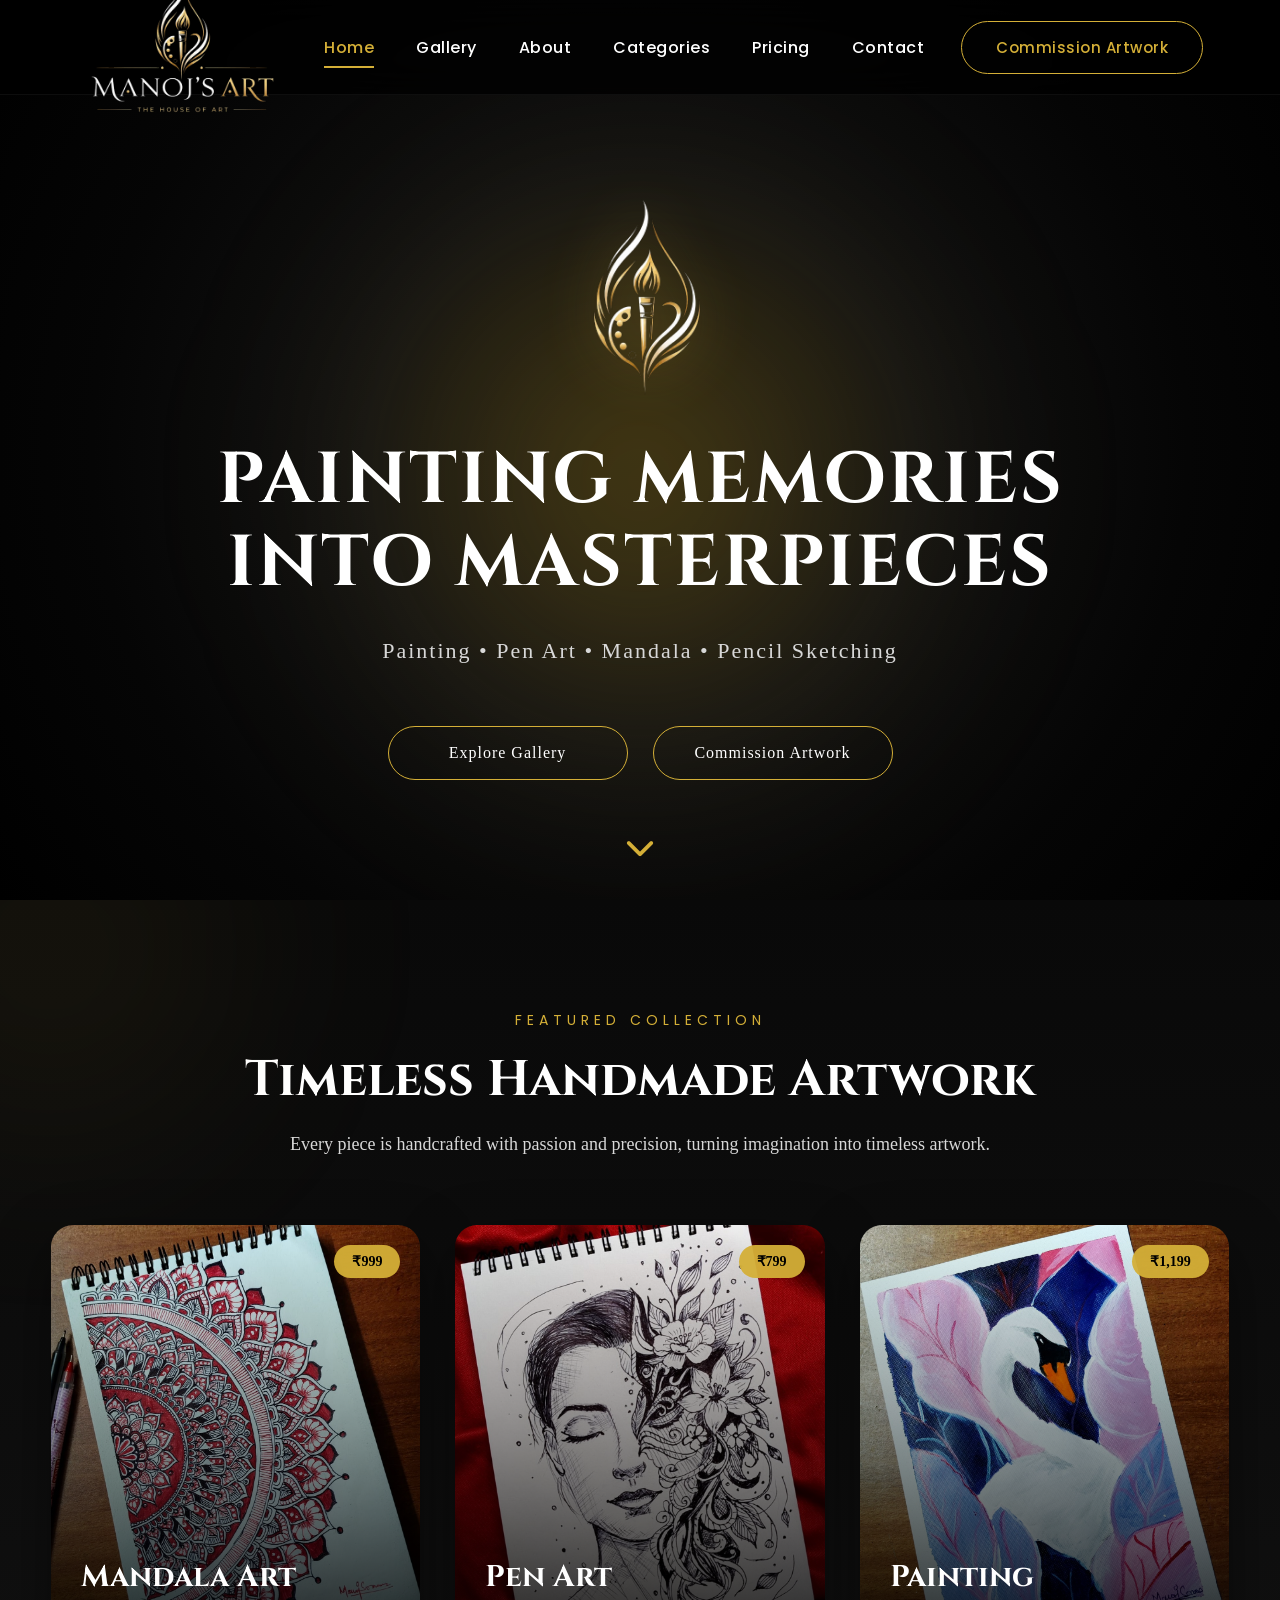
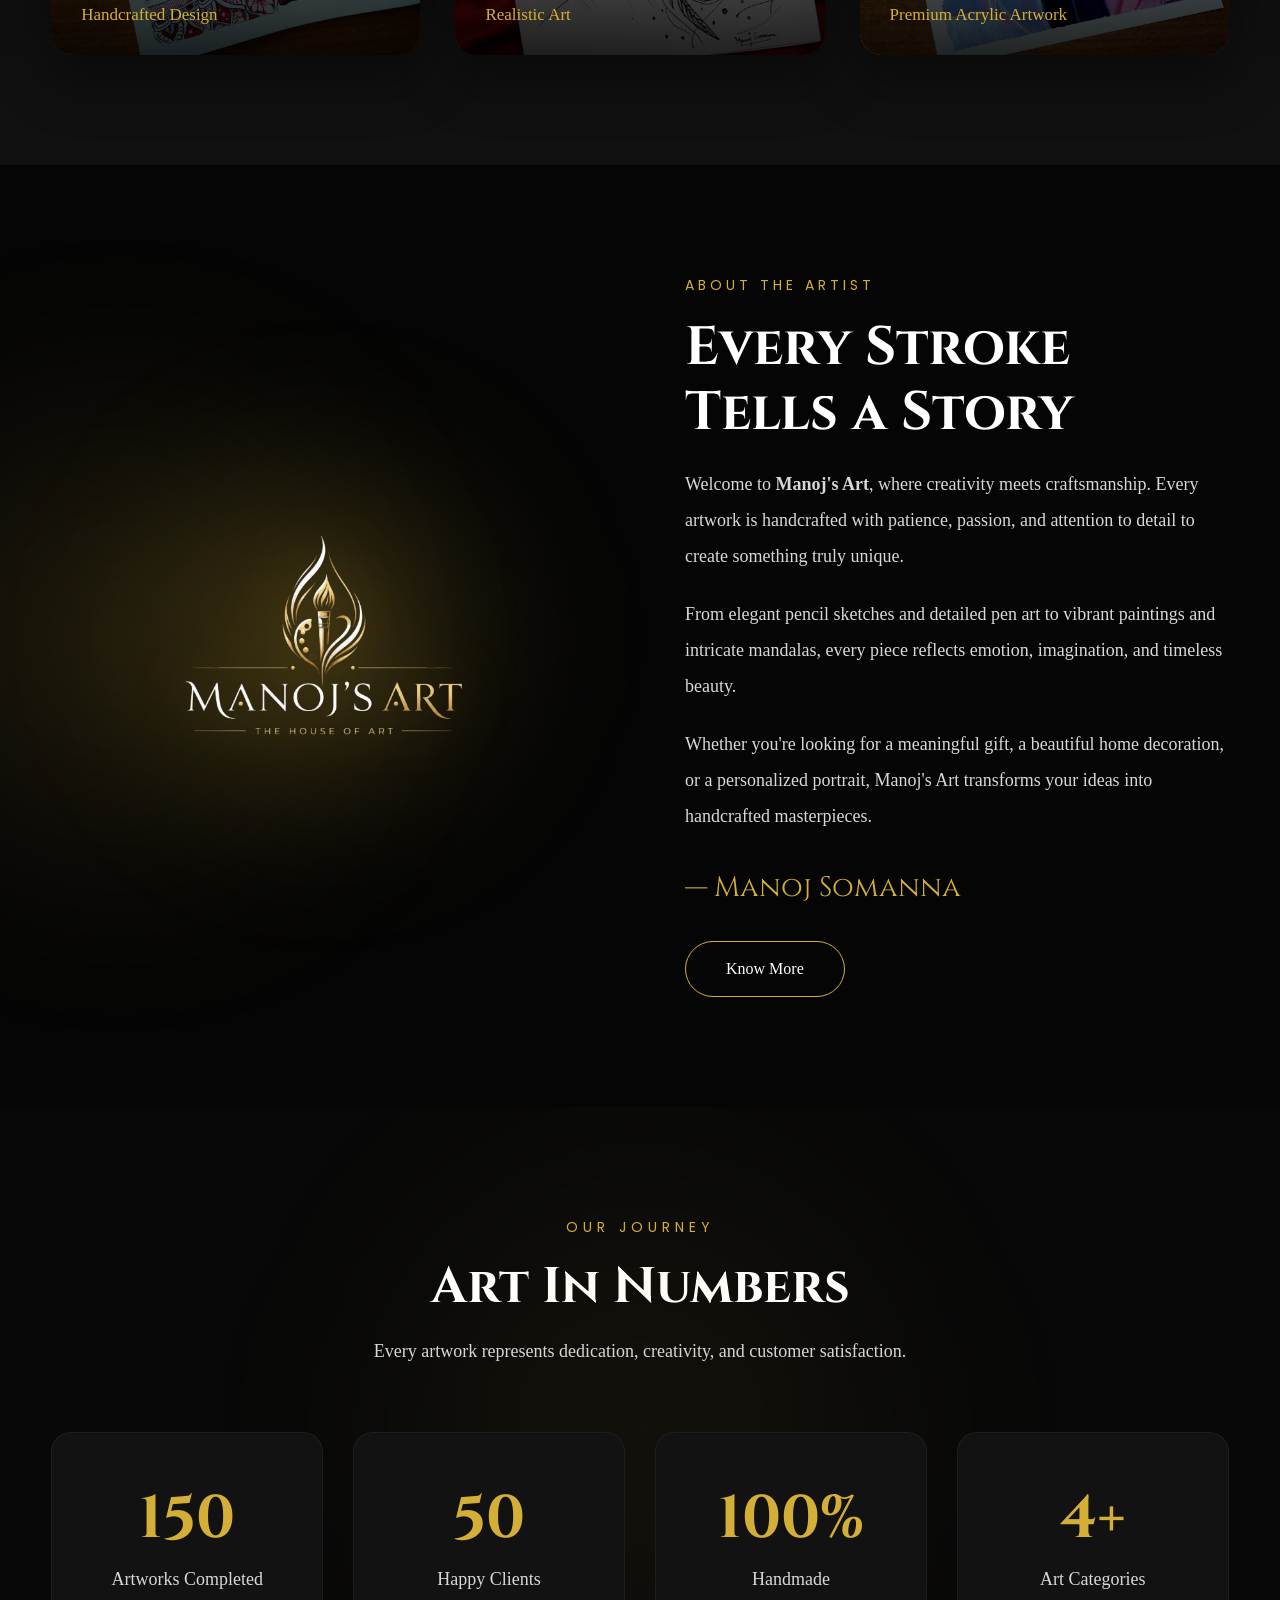
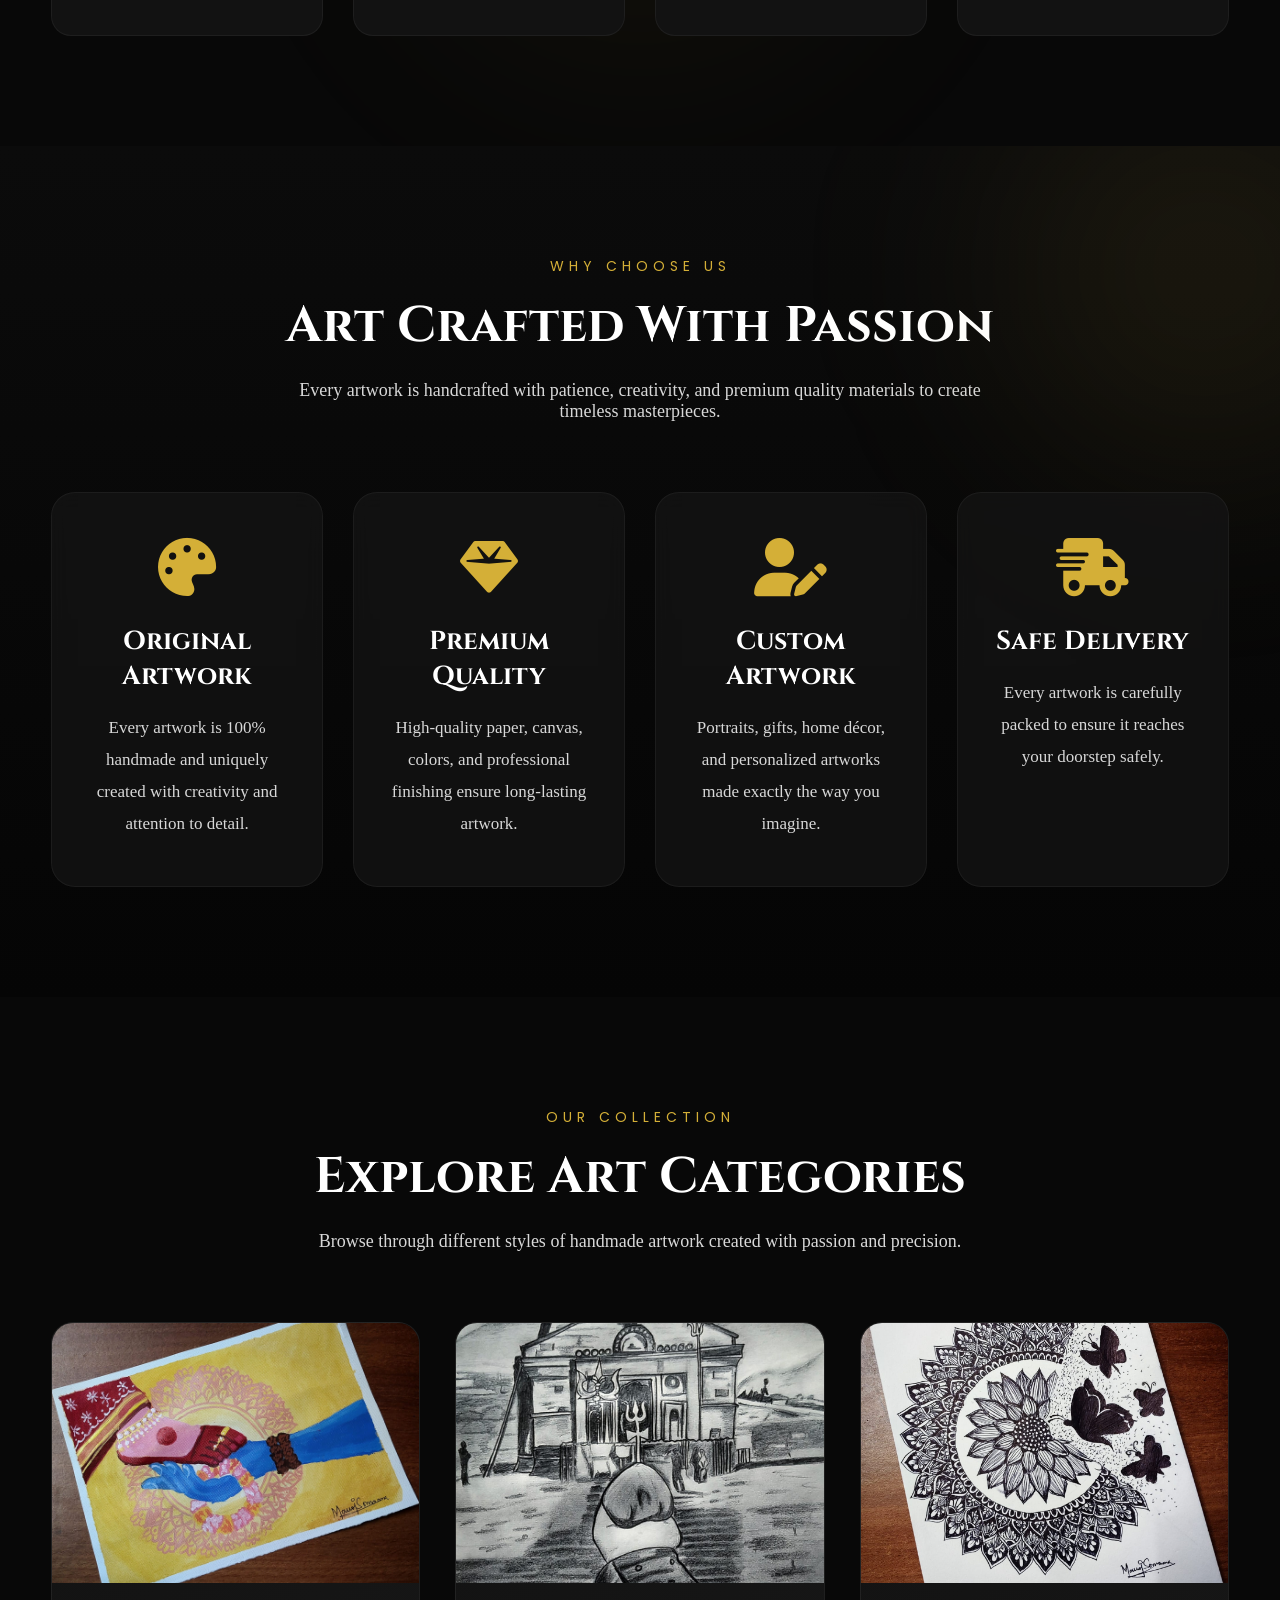
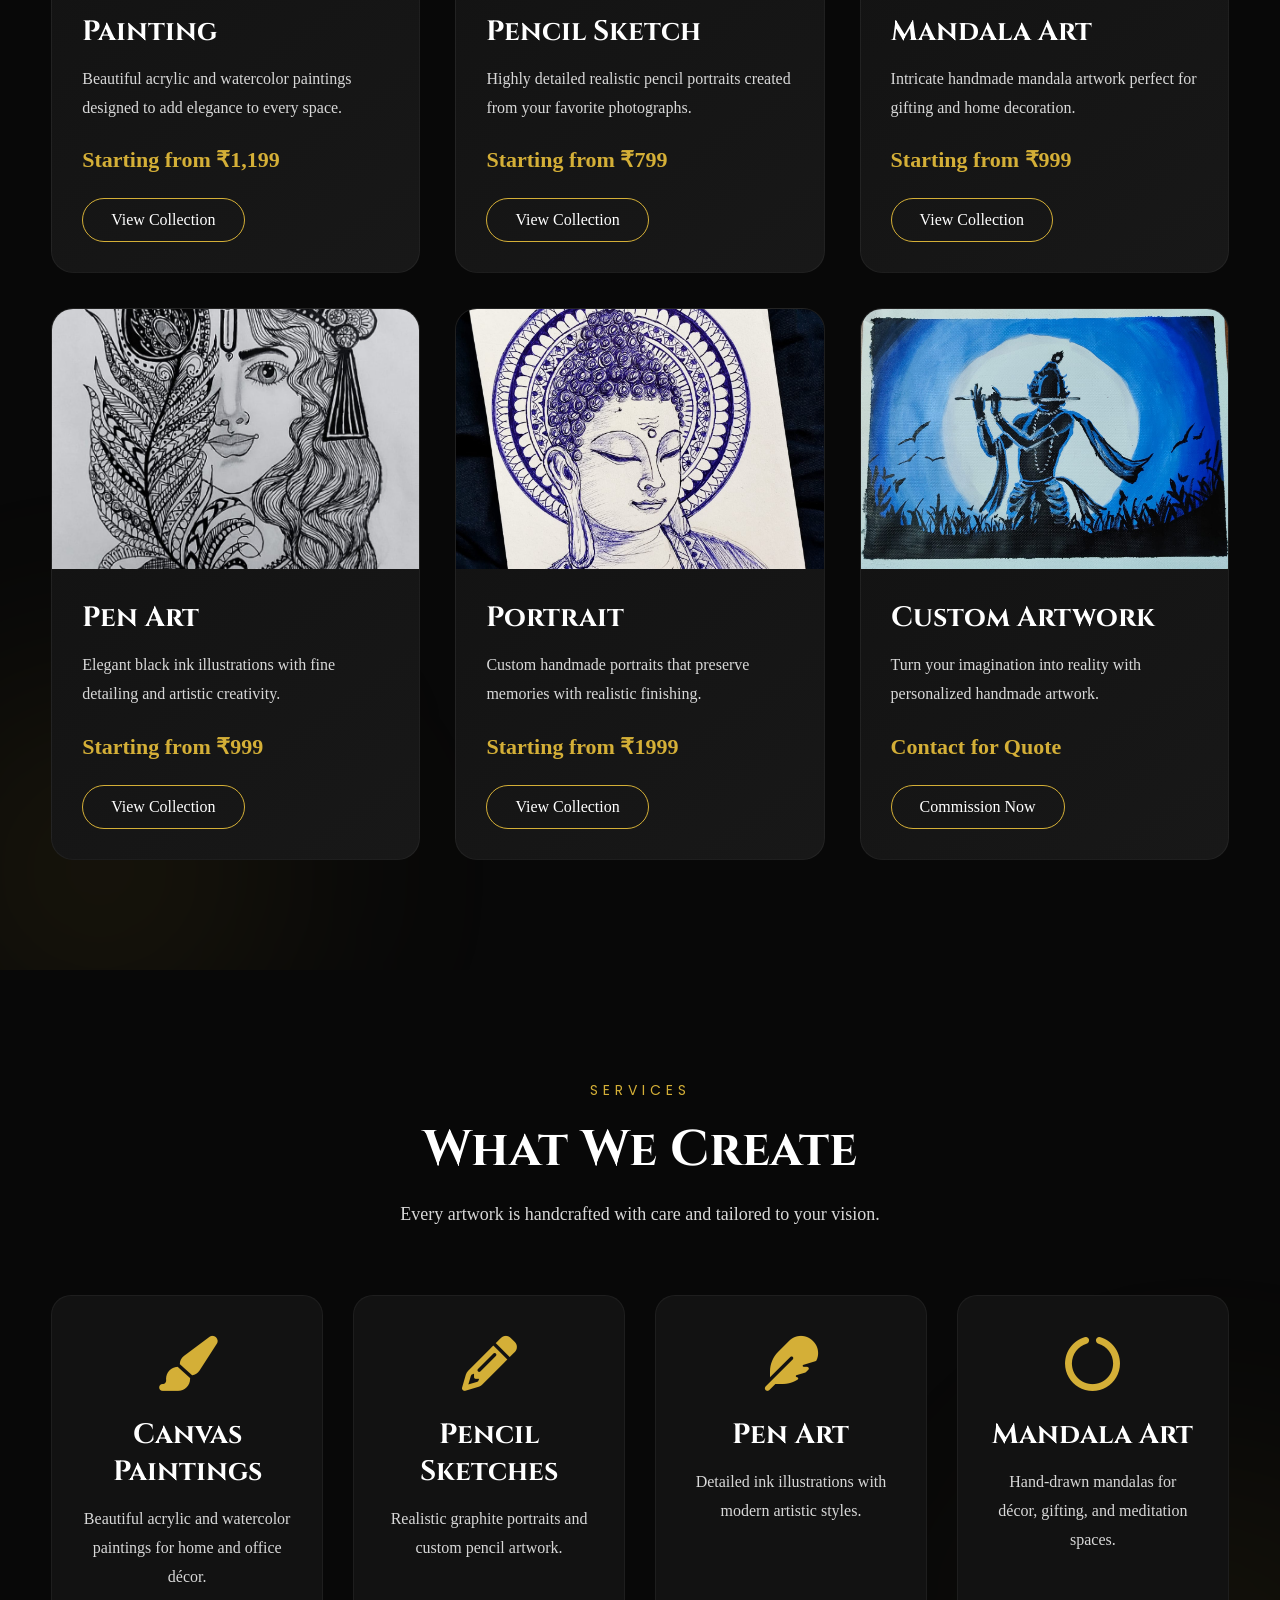
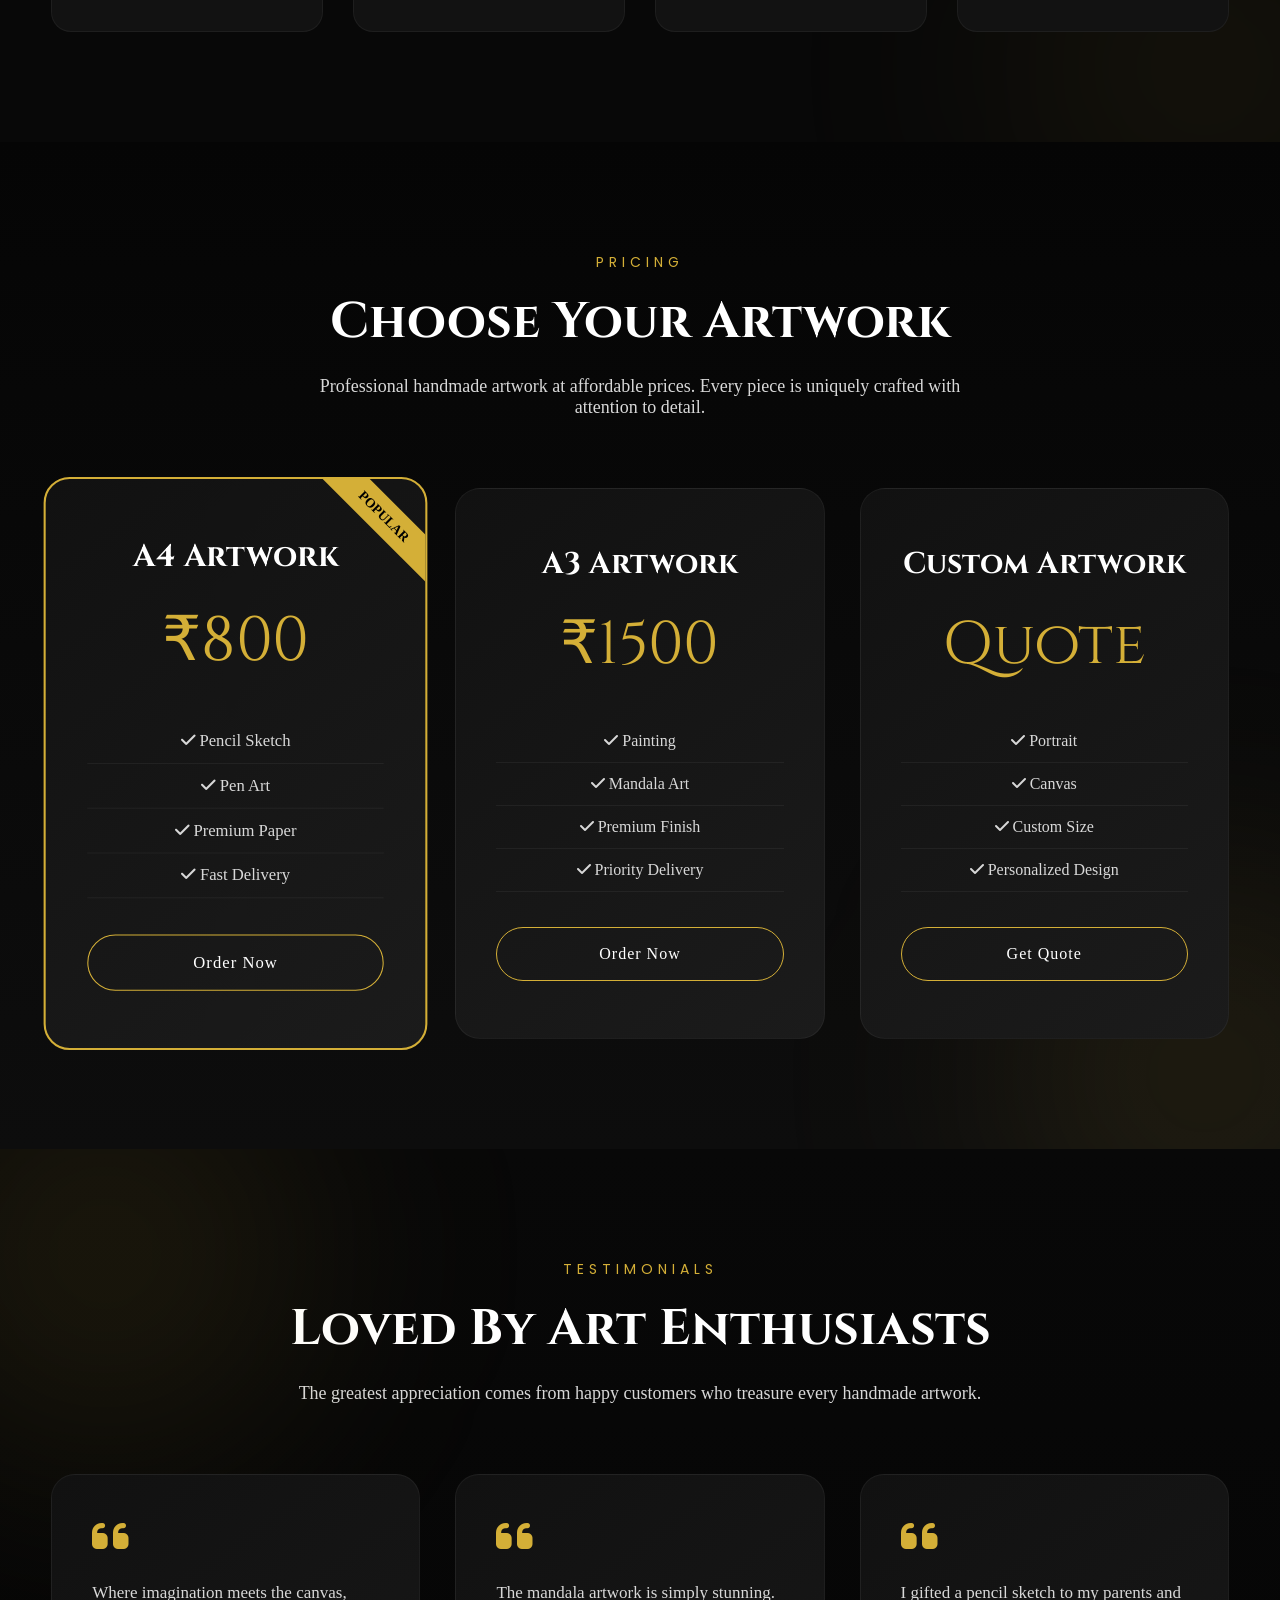
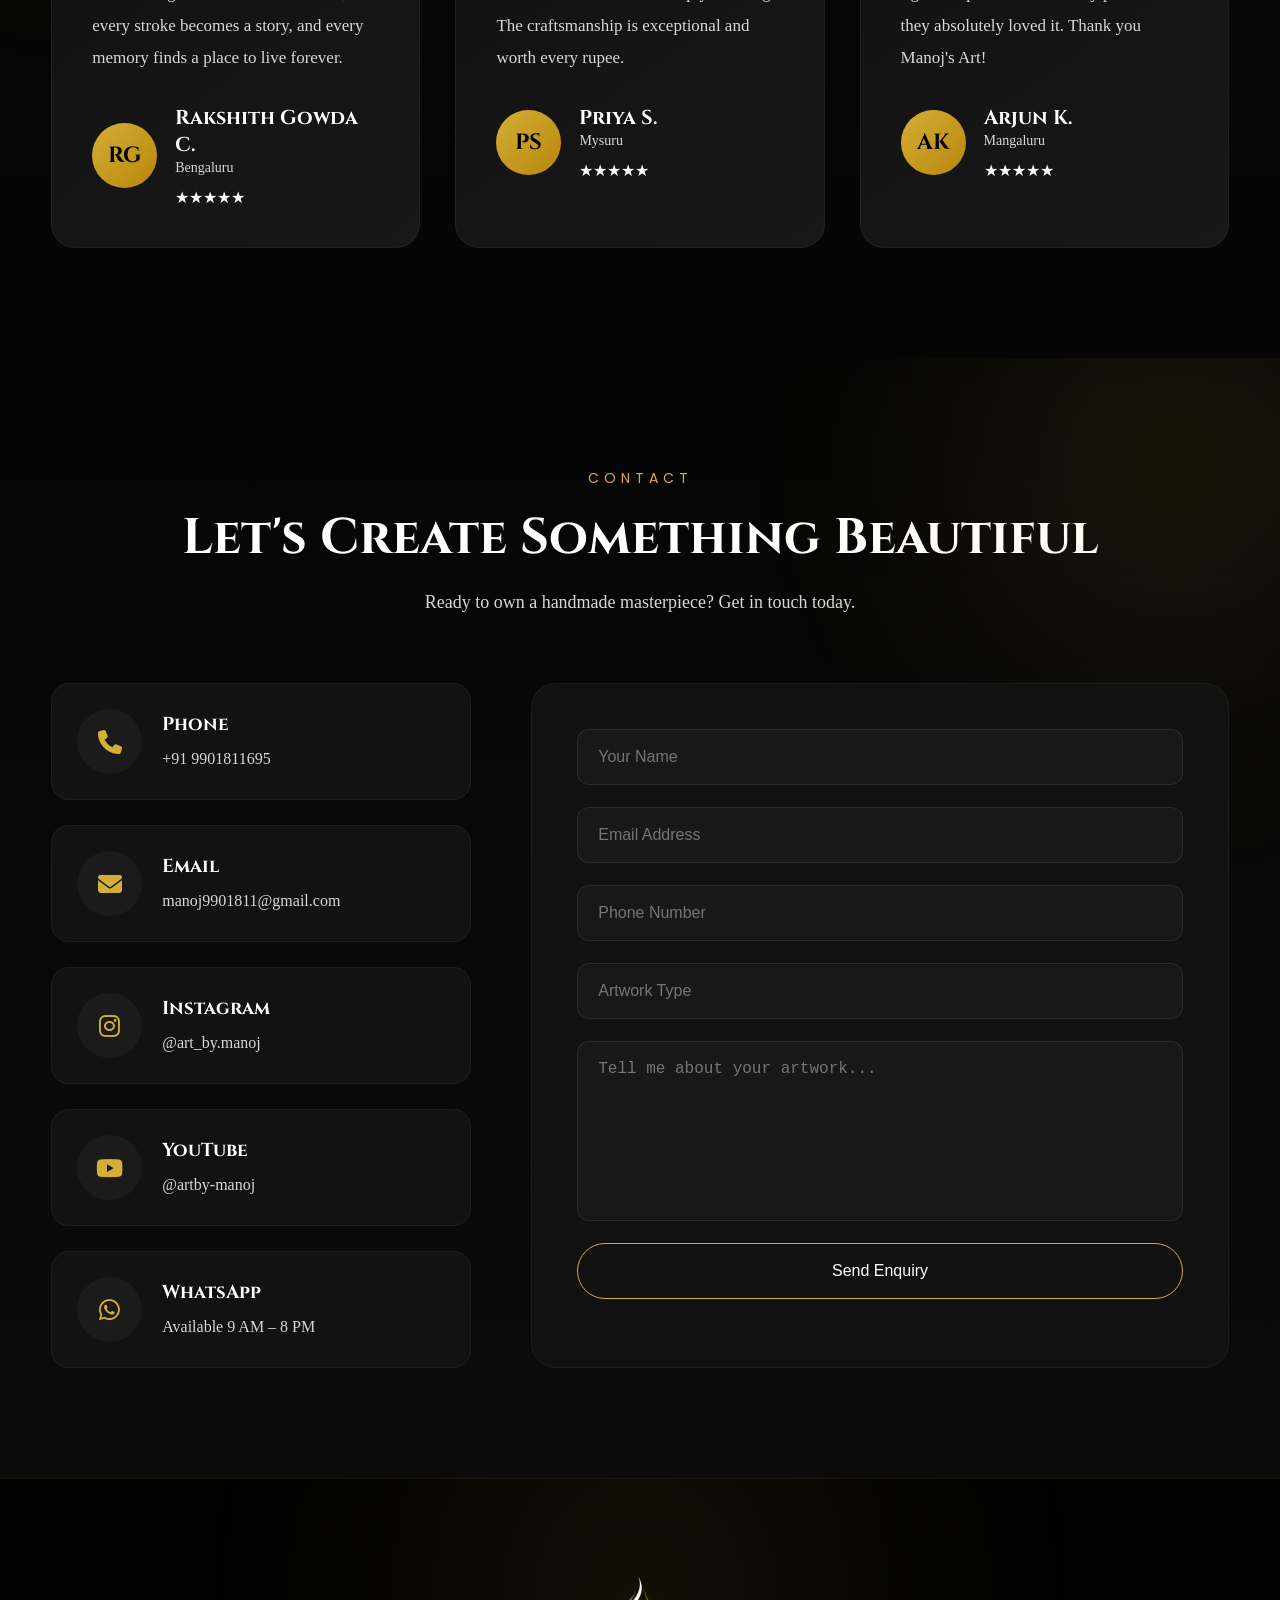
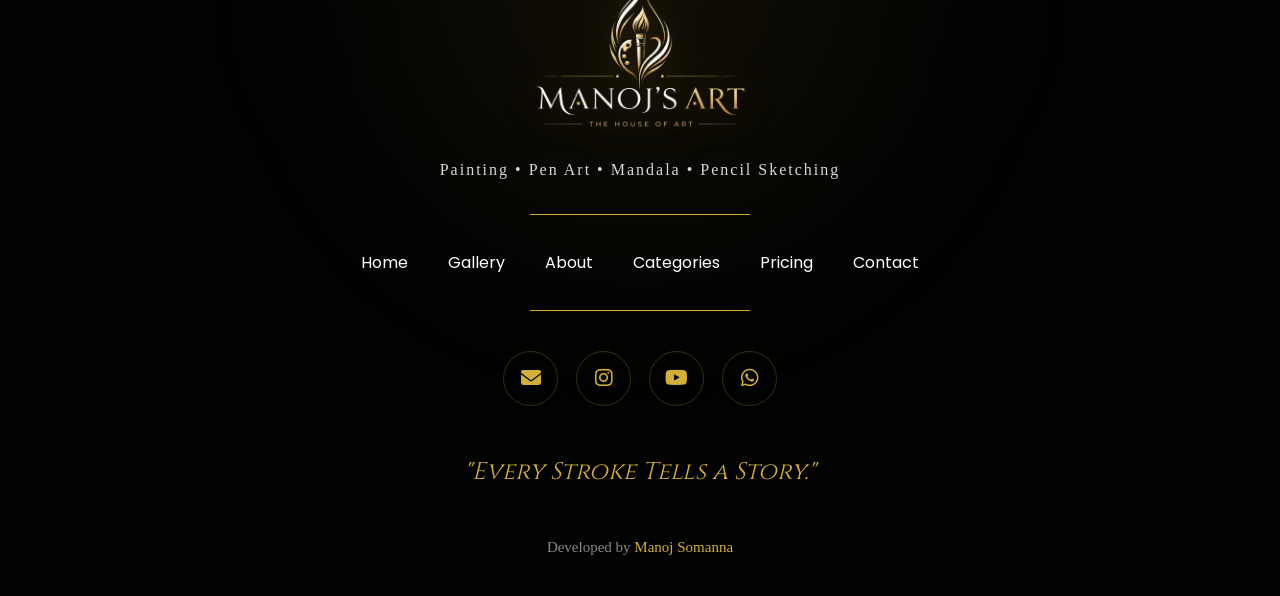
==== index.html @ c0dde7f5 "first commit" ====
<!DOCTYPE html>
<html lang="en">

<head>

    <meta charset="UTF-8">

    <meta http-equiv="X-UA-Compatible" content="IE=edge">

    <meta name="viewport" content="width=device-width, initial-scale=1.0">

    <title>Manoj's Art | Painting • Pen Art • Mandala • Pencil Sketching</title>

    <meta name="description"
        content="Premium handmade paintings, pencil sketches, pen art and mandala artwork by Manoj's Art. Custom artwork commissions available.">

    <meta name="keywords"
        content="Manoj's Art, Pencil Sketch, Mandala Art, Painting, Portrait, Handmade Art">

    <meta name="author" content="Manoj Somanna">

    <!-- Favicon -->

    <link rel="icon" href="images/logo1.png">

    <!-- Google Fonts -->

    <link
        href="https://fonts.googleapis.com/css2?family=Cinzel:wght@400;500;600;700;800&family=Poppins:wght@300;400;500;600;700&display=swap"
        rel="stylesheet">

    <!-- Font Awesome -->

    <link rel="stylesheet"
        href="https://cdnjs.cloudflare.com/ajax/libs/font-awesome/6.7.2/css/all.min.css">

    <!-- CSS -->

    <link rel="stylesheet" href="css/style.css">

</head>

<body>



<!-- ======================================
                LOADER
====================================== -->

<div id="loader">

    <img src="images/logo.png" alt="Loading">

</div>



<!-- ======================================
                HEADER
====================================== -->

<header>

<nav>

<div class="logo">

<a href="index.html">

<img src="images/off_logo.png" alt="Manoj's Art">

</a>

</div>



<ul class="nav-links">

<li><a href="#home" class="active">Home</a></li>

<li><a href="#featured">Gallery</a></li>

<li><a href="about.html">About</a></li>

<li><a href="#categories">Categories</a></li>

<li><a href="#pricing">Pricing</a></li>

<li><a href="#contact">Contact</a></li>

</ul>



<a href="#contact" class="btn-nav">

Commission Artwork

</a>



<div class="menu-btn">

<i class="fas fa-bars"></i>

</div>

</nav>

</header>



<!-- ======================================
            MOBILE MENU
====================================== -->

<div class="mobile-menu">

<i class="fas fa-times close-menu"></i>

<a href="#home">Home</a>

<a href="#featured">Gallery</a>

<a href="about.html">About</a>

<a href="#categories">Categories</a>

<a href="#pricing">Pricing</a>

<a href="#contact">Contact</a>

<a href="#contact" class="mobile-btn">

Commission Artwork

</a>

</div>



<!-- ======================================
                HERO
====================================== -->

<section class="hero reveal" id="home">

<div class="hero-content">

<img src="images/logo.png"

class="hero-logo"

alt="Manoj's Art Logo">



<h1>

Painting Memories

<br>

Into Masterpieces

</h1>



<p>

Painting • Pen Art • Mandala • Pencil Sketching

</p>



<div class="hero-buttons">

<a href="#featured" class="btn">

Explore Gallery

</a>

<a href="#contact" class="btn">

Commission Artwork

</a>

</div>

</div>



<div class="scroll-down">

<i class="fas fa-chevron-down"></i>

</div>

</section>
<!--=====================================
        FEATURED COLLECTION
======================================-->

<section class="featured reveal" id="featured">

    <div class="container">

        <div class="section-title">

            <span class="section-subtitle">
                FEATURED COLLECTION
            </span>

            <h2>
                Timeless Handmade Artwork
            </h2>

            <p>
                Every piece is handcrafted with passion and precision, turning imagination into timeless artwork.
            </p>

        </div>

        <div class="featured-grid">

            <!-- Card 1 -->

            <div class="art-card">

                <img src="images/Mandala.jpeg" alt="Painting">

                <div class="price-tag">
                    ₹999
                </div>

                <div class="view-art">

                    <a href="gallery.html">

                        View Details

                    </a>

                </div>

                <div class="art-info">

                    <h3>Mandala Art</h3>

                    <p>Handcrafted Design</p>

                </div>

            </div>

            <!-- Card 2 -->

            <div class="art-card">

                <img src="images/Pen.jpeg" alt="Pencil Sketch">

                <div class="price-tag">
                    ₹799
                </div>

                <div class="view-art">

                    <a href="gallery.html">

                        View Details

                    </a>

                </div>

                <div class="art-info">

                    <h3>Pen Art</h3>

                    <p>Realistic Art</p>

                </div>

            </div>

            <!-- Card 3 -->

            <div class="art-card">

                <img src="images/Painting.jpeg" alt="Mandala">

                <div class="price-tag">
                    ₹1,199
                </div>

                <div class="view-art">

                    <a href="gallery.html">

                        View Details

                    </a>

                </div>

                <div class="art-info">

                    <h3>Painting</h3>

                    <p>Premium Acrylic Artwork</p>

                </div>

            </div>

        </div>

    </div>

</section>



<!--=====================================
                ABOUT
======================================-->

<section class="about reveal" id="about">

<div class="container">

<div class="about-left">

<img src="images/off_logo.png"

alt="Manoj's Art">

</div>

<div class="about-right">

<span>

ABOUT THE ARTIST

</span>

<h2>

Every Stroke Tells a Story

</h2>

<p>

Welcome to <strong>Manoj's Art</strong>, where creativity meets craftsmanship. Every artwork is handcrafted with patience, passion, and attention to detail to create something truly unique.

</p>

<p>

From elegant pencil sketches and detailed pen art to vibrant paintings and intricate mandalas, every piece reflects emotion, imagination, and timeless beauty.

</p>

<p>

Whether you're looking for a meaningful gift, a beautiful home decoration, or a personalized portrait, Manoj's Art transforms your ideas into handcrafted masterpieces.

</p>

<div class="artist-sign">

— Manoj Somanna

</div>

<a href="about.html"

class="about-btn">

Know More

</a>

</div>

</div>

</section>



<!--=====================================
            ARTIST STATISTICS
======================================-->

<section class="statistics reveal">

<div class="container">

<div class="section-title">

<span class="section-subtitle">

OUR JOURNEY

</span>

<h2>

Art In Numbers

</h2>

<p>

Every artwork represents dedication, creativity, and customer satisfaction.

</p>

</div>

<div class="stats-grid">

<div class="stat-box">

<h2 class="counter"

data-target="150">

0

</h2>

<p>

Artworks Completed

</p>

</div>

<div class="stat-box">

<h2 class="counter"

data-target="50">

0

</h2>

<p>

Happy Clients

</p>

</div>

<div class="stat-box">

<h2>

100%

</h2>

<p>

Handmade

</p>

</div>

<div class="stat-box">

<h2>

4+

</h2>

<p>

Art Categories

</p>

</div>

</div>

</div>

</section>
<!--=====================================
        WHY CHOOSE MANOJ'S ART
======================================-->

<section class="why-us reveal">

    <div class="container">

        <div class="section-title">

            <span class="section-subtitle">

                WHY CHOOSE US

            </span>

            <h2>

                Art Crafted With Passion

            </h2>

            <p>

                Every artwork is handcrafted with patience, creativity, and premium quality materials to create timeless masterpieces.

            </p>

        </div>

        <div class="why-grid">

            <!-- Card 1 -->

            <div class="why-card">

                <i class="fas fa-palette"></i>

                <h3>

                    Original Artwork

                </h3>

                <p>

                    Every artwork is 100% handmade and uniquely created with creativity and attention to detail.

                </p>

            </div>

            <!-- Card 2 -->

            <div class="why-card">

                <i class="fas fa-gem"></i>

                <h3>

                    Premium Quality

                </h3>

                <p>

                    High-quality paper, canvas, colors, and professional finishing ensure long-lasting artwork.

                </p>

            </div>

            <!-- Card 3 -->

            <div class="why-card">

                <i class="fas fa-user-edit"></i>

                <h3>

                    Custom Artwork

                </h3>

                <p>

                    Portraits, gifts, home décor, and personalized artworks made exactly the way you imagine.

                </p>

            </div>

            <!-- Card 4 -->

            <div class="why-card">

                <i class="fas fa-truck-fast"></i>

                <h3>

                    Safe Delivery

                </h3>

                <p>

                    Every artwork is carefully packed to ensure it reaches your doorstep safely.

                </p>

            </div>

        </div>

    </div>

</section>



<!--=====================================
        ART CATEGORIES
======================================-->

<section class="categories reveal" id="categories">

<div class="container">

<div class="section-title">

<span class="section-subtitle">

OUR COLLECTION

</span>

<h2>

Explore Art Categories

</h2>

<p>

Browse through different styles of handmade artwork created with passion and precision.

</p>

</div>

<div class="category-grid">



<!-- Painting -->

<div class="category-card">

<img src="images/paint.jpeg" alt="Painting">

<div class="category-content">

<h3>

Painting

</h3>

<p>

Beautiful acrylic and watercolor paintings designed to add elegance to every space.

</p>

<div class="category-price">

Starting from ₹1,199

</div>

<a href="gallery.html" class="category-btn">

View Collection

</a>

</div>

</div>



<!-- Pencil Sketch -->

<div class="category-card">

<img src="images/pencil.jpeg" alt="Pencil Sketch">

<div class="category-content">

<h3>

Pencil Sketch

</h3>

<p>

Highly detailed realistic pencil portraits created from your favorite photographs.

</p>

<div class="category-price">

Starting from ₹799

</div>

<a href="gallery.html" class="category-btn">

View Collection

</a>

</div>

</div>



<!-- Mandala -->

<div class="category-card">

<img src="images/mandalart.jpeg" alt="Mandala Art">

<div class="category-content">

<h3>

Mandala Art

</h3>

<p>

Intricate handmade mandala artwork perfect for gifting and home decoration.

</p>

<div class="category-price">

Starting from ₹999

</div>

<a href="gallery.html" class="category-btn">

View Collection

</a>

</div>

</div>



<!-- Pen Art -->

<div class="category-card">

<img src="images/penart.jpeg" alt="Pen Art">

<div class="category-content">

<h3>

Pen Art

</h3>

<p>

Elegant black ink illustrations with fine detailing and artistic creativity.

</p>

<div class="category-price">

Starting from ₹999

</div>

<a href="gallery.html" class="category-btn">

View Collection

</a>

</div>

</div>



<!-- Portrait -->

<div class="category-card">

<img src="images/potrait.jpeg" alt="Portrait">

<div class="category-content">

<h3>

Portrait

</h3>

<p>

Custom handmade portraits that preserve memories with realistic finishing.

</p>

<div class="category-price">

Starting from ₹1999

</div>

<a href="gallery.html" class="category-btn">

View Collection

</a>

</div>

</div>



<!-- Custom -->

<div class="category-card">

<img src="images/custom.jpeg" alt="Custom Artwork">

<div class="category-content">

<h3>

Custom Artwork

</h3>

<p>

Turn your imagination into reality with personalized handmade artwork.

</p>

<div class="category-price">

Contact for Quote

</div>

<a href="#contact" class="category-btn">

Commission Now

</a>

</div>

</div>

</div>

</div>

</section>



<!--=====================================
        SERVICES
======================================-->

<section class="services reveal">

<div class="container">

<div class="section-title">

<span class="section-subtitle">

SERVICES

</span>

<h2>

What We Create

</h2>

<p>

Every artwork is handcrafted with care and tailored to your vision.

</p>

</div>

<div class="services-grid">

<div class="service-card">

<i class="fas fa-paint-brush"></i>

<h3>

Canvas Paintings

</h3>

<p>

Beautiful acrylic and watercolor paintings for home and office décor.

</p>

</div>

<div class="service-card">

<i class="fas fa-pencil-alt"></i>

<h3>

Pencil Sketches

</h3>

<p>

Realistic graphite portraits and custom pencil artwork.

</p>

</div>

<div class="service-card">

<i class="fas fa-feather"></i>

<h3>

Pen Art

</h3>

<p>

Detailed ink illustrations with modern artistic styles.

</p>

</div>

<div class="service-card">

<i class="fas fa-circle-notch"></i>

<h3>

Mandala Art

</h3>

<p>

Hand-drawn mandalas for décor, gifting, and meditation spaces.

</p>

</div>

</div>

</div>

</section>
<!--=====================================
                PRICING
======================================-->

<section class="pricing reveal" id="pricing">

<div class="container">

<div class="section-title">

<span class="section-subtitle">

PRICING

</span>

<h2>

Choose Your Artwork

</h2>

<p>

Professional handmade artwork at affordable prices. Every piece is uniquely crafted with attention to detail.

</p>

</div>

<div class="pricing-grid">

<!-- Card 1 -->

<div class="price-card featured-price">
    <div class="popular">

POPULAR

</div>

<h3>A4 Artwork</h3>

<div class="price">

₹800

</div>

<ul>

<li><i class="fas fa-check"></i> Pencil Sketch</li>

<li><i class="fas fa-check"></i> Pen Art</li>

<li><i class="fas fa-check"></i> Premium Paper</li>

<li><i class="fas fa-check"></i> Fast Delivery</li>

</ul>

<a href="#contact" class="btn">

Order Now

</a>

</div>



<!-- Card 2 -->

<div class="price-card">

<h3>A3 Artwork</h3>

<div class="price">

₹1500

</div>

<ul>

<li><i class="fas fa-check"></i> Painting</li>

<li><i class="fas fa-check"></i> Mandala Art</li>

<li><i class="fas fa-check"></i> Premium Finish</li>

<li><i class="fas fa-check"></i> Priority Delivery</li>

</ul>

<a href="#contact" class="btn">

Order Now

</a>

</div>



<!-- Card 3 -->

<div class="price-card">

<h3>Custom Artwork</h3>

<div class="price">

Quote

</div>

<ul>

<li><i class="fas fa-check"></i> Portrait</li>

<li><i class="fas fa-check"></i> Canvas</li>

<li><i class="fas fa-check"></i> Custom Size</li>

<li><i class="fas fa-check"></i> Personalized Design</li>

</ul>

<a href="#contact" class="btn">

Get Quote

</a>

</div>

</div>

</div>

</section>




<!--=====================================
            TESTIMONIALS
======================================-->

<section class="testimonials reveal">

<div class="container">

<div class="section-title">

<span class="section-subtitle">

TESTIMONIALS

</span>

<h2>

Loved By Art Enthusiasts

</h2>

<p>

The greatest appreciation comes from happy customers who treasure every handmade artwork.

</p>

</div>

<div class="testimonial-grid">



<!-- Testimonial 1 -->

<div class="testimonial-card">

<i class="fas fa-quote-left"></i>

<p>

Where imagination meets the canvas, every stroke becomes a story, and every memory finds a place to live forever.
</p>

<div class="client">

<div class="client-img">

RG

</div>

<div class="client-info">

<h4>

Rakshith Gowda C.

</h4>

<span>

Bengaluru

</span>

<div class="stars">

★★★★★

</div>

</div>

</div>

</div>



<!-- Testimonial 2 -->

<div class="testimonial-card">

<i class="fas fa-quote-left"></i>

<p>

The mandala artwork is simply stunning. The craftsmanship is exceptional and worth every rupee.

</p>

<div class="client">

<div class="client-img">

PS

</div>

<div class="client-info">

<h4>

Priya S.

</h4>

<span>

Mysuru

</span>

<div class="stars">

★★★★★

</div>

</div>

</div>

</div>



<!-- Testimonial 3 -->

<div class="testimonial-card">

<i class="fas fa-quote-left"></i>

<p>

I gifted a pencil sketch to my parents and they absolutely loved it. Thank you Manoj's Art!

</p>

<div class="client">

<div class="client-img">

AK

</div>

<div class="client-info">

<h4>

Arjun K.

</h4>

<span>

Mangaluru

</span>

<div class="stars">

★★★★★

</div>

</div>

</div>

</div>

</div>

</div>

</section>
<!--=====================================
            CONTACT
======================================-->

<section class="contact reveal" id="contact">

<div class="container">

<div class="section-title">

<span class="section-subtitle">

CONTACT

</span>

<h2>

Let's Create Something Beautiful

</h2>

<p>

Ready to own a handmade masterpiece? Get in touch today.

</p>

</div>

<div class="contact-container">

<!-- LEFT -->

<div class="contact-left">

<div class="contact-card">

<i class="fas fa-phone"></i>

<div>

<h3>Phone</h3>

<p>+91 9901811695</p>

</div>

</div>

<div class="contact-card">

<i class="fas fa-envelope"></i>

<div>

<h3>Email</h3>

<p>manoj9901811@gmail.com</p>

</div>

</div>

<div class="contact-card">

<i class="fab fa-instagram"></i>

<div>

<h3>Instagram</h3>

<p>@art_by.manoj</p>

</div>

</div>

<div class="contact-card">

<i class="fab fa-youtube"></i>

<div>

<h3>YouTube</h3>

<p>@artby-manoj</p>

</div>

</div>

<div class="contact-card">

<i class="fab fa-whatsapp"></i>

<div>

<h3>WhatsApp</h3>

<p>Available 9 AM – 8 PM</p>

</div>

</div>

</div>

<!-- RIGHT -->

<div class="contact-form">

<form>

<input
type="text"
placeholder="Your Name"
required>

<input
type="email"
placeholder="Email Address"
required>

<input
type="tel"
placeholder="Phone Number">

<input
type="text"
placeholder="Artwork Type">

<textarea
placeholder="Tell me about your artwork..."></textarea>

<button type="submit">

Send Enquiry

</button>

</form>

</div>

</div>

</div>

</section>



<!--=====================================
            FOOTER
======================================-->

<footer class="footer">

<div class="container footer-container">

<div class="footer-logo">

<img src="images/off_logo.png"

alt="Manoj's Art">

</div>

<p class="footer-tagline">

Painting • Pen Art • Mandala • Pencil Sketching

</p>

<div class="footer-divider"></div>

<ul class="footer-menu">

<li><a href="#home">Home</a></li>

<li><a href="#featured">Gallery</a></li>

<li><a href="#about">About</a></li>

<li><a href="#categories">Categories</a></li>

<li><a href="#pricing">Pricing</a></li>

<li><a href="#contact">Contact</a></li>

</ul>

<div class="footer-divider"></div>

<div class="footer-social">

<a href="mailto:manoj9901811@gmail.com">

<i class="fas fa-envelope"></i>

</a>

<a href="https://www.instagram.com/art_by.manoj?utm_source=ig_web_button_share_sheet&igsh=ZDNlZDc0MzIxNw=="

target="_blank">

<i class="fab fa-instagram"></i>

</a>

<a href="https://www.youtube.com/@artby-manoj"

target="_blank">

<i class="fab fa-youtube"></i>

</a>

<a href="https://wa.me/919901811695"

target="_blank">

<i class="fab fa-whatsapp"></i>

</a>

</div>

<div class="footer-quote">

"Every Stroke Tells a Story."

</div>

<div class="footer-copy">

Developed by

<span>

Manoj Somanna

</span>



</div>

</div>

</footer>



<!--=====================================
        BACK TO TOP
======================================-->

<a href="#home"

id="topBtn">

<i class="fas fa-arrow-up"></i>

</a>



<!--=====================================
            JAVASCRIPT
======================================-->

<script src="js/script.js"></script>

</body>

</html>
---- css/style.css ----
/*==================================================
            MANOJ'S ART
            STYLE.CSS
            Version 2.0
==================================================*/

/*=========================
        GOOGLE FONT
=========================*/

@import url('https://fonts.googleapis.com/css2?family=Cinzel:wght@400;500;600;700;800&family=Poppins:wght@300;400;500;600;700&display=swap');


/*=========================
        VARIABLES
=========================*/

:root{

    --gold:#D4AF37;
    --gold-light:#F4D56C;

    --black:#050505;
    --black2:#0E0E0E;
    --card:#151515;

    --white:#FFFFFF;
    --text:#D8D8D8;

    --border:rgba(255,255,255,.08);

    --radius:20px;

    --shadow:0 20px 60px rgba(0,0,0,.45);

    --transition:.4s ease;

}


/*=========================
        RESET
=========================*/

*{

    margin:0;

    padding:0;

    box-sizing:border-box;

}

html{

    scroll-behavior:smooth;

}

body{

    font-family:"Times New Roman", Times, serif;

    background:var(--black);

    color:var(--white);

    overflow-x:hidden;

}

img{

    display:block;

    max-width:100%;

}

a{

    text-decoration:none;

}

ul{

    list-style:none;

}


/*=========================
        CONTAINER
=========================*/

.container{

    width:90%;

    max-width:1400px;

    margin:auto;

}


/*=========================
        SECTION
=========================*/

section{

    padding:110px 0;

}


/*=========================
        SCROLLBAR
=========================*/

::-webkit-scrollbar{

    width:10px;

}

::-webkit-scrollbar-track{

    background:#0a0a0a;

}

::-webkit-scrollbar-thumb{

    background:linear-gradient(

        var(--gold),

        #8f6c12

    );

    border-radius:30px;

}


/*=========================
        SELECTION
=========================*/

::selection{

    background:var(--gold);

    color:black;

}


/*=========================
        COMMON BUTTON
=========================*/

.btn{

    display:inline-block;

    padding:17px 40px;

    border:1px solid var(--gold);

    border-radius:50px;

    color:white;

    transition:var(--transition);

    letter-spacing:1px;

}

.btn:hover{

    background:var(--gold);

    color:black;

    transform:translateY(-6px);

    box-shadow:0 15px 35px rgba(212,175,55,.25);

}


/*=========================
        GOLD TEXT
=========================*/

.gold{

    color:var(--gold);

}
/*==================================================
                    HEADER
==================================================*/

header{

    position:fixed;

    top:0;

    left:0;

    width:100%;

    z-index:9999;

    transition:.4s;

}


/*==================================================
                    NAVBAR
==================================================*/

nav{

    width:100%;

    height:95px;

    display:flex;

    justify-content:space-between;

    align-items:center;

    padding:0 6%;

    background:rgba(0,0,0,.78);

    backdrop-filter:blur(18px);

    -webkit-backdrop-filter:blur(18px);

    border-bottom:1px solid rgba(255,255,255,.05);

    transition:.4s;

}


/*==================================================
                    NAV SCROLL
==================================================*/

header.sticky nav{

    height:80px;

    background:rgba(5,5,5,.96);

    box-shadow:0 10px 35px rgba(0,0,0,.45);

}


/*==================================================
                    LOGO
==================================================*/

.logo{

    display:flex;

    align-items:center;

}

.logo img{

    width:210px;

    transition:.4s;

}

.logo img:hover{

    transform:scale(1.05);

}


/*==================================================
                NAVIGATION
==================================================*/

.nav-links{

    display:flex;

    align-items:center;

    gap:42px;

}

.nav-links li{

    position:relative;

}

.nav-links a{

    color:white;

    font-family:"Poppins",sans-serif;

    font-size:16px;

    font-weight:500;

    letter-spacing:.5px;

    transition:.35s;

}


/*==================================================
                NAV HOVER
==================================================*/

.nav-links a::after{

    content:"";

    position:absolute;

    left:0;

    bottom:-8px;

    width:0;

    height:2px;

    background:var(--gold);

    transition:.35s;

}

.nav-links a:hover{

    color:var(--gold);

}

.nav-links a:hover::after{

    width:100%;

}


/*==================================================
            ACTIVE LINK
==================================================*/

.nav-links a.active{

    color:var(--gold);

}

.nav-links a.active::after{

    width:100%;

}


/*==================================================
            COMMISSION BUTTON
==================================================*/

.btn-nav{

    display:inline-flex;

    align-items:center;

    justify-content:center;

    padding:14px 34px;

    border:1px solid var(--gold);

    border-radius:50px;

    color:var(--gold);

    font-family:"Poppins",sans-serif;

    font-size:15px;

    font-weight:500;

    letter-spacing:.5px;

    transition:.4s;

}

.btn-nav:hover{

    background:var(--gold);

    color:#000;

    transform:translateY(-4px);

    box-shadow:0 12px 30px rgba(212,175,55,.35);

}


/*==================================================
            HAMBURGER
==================================================*/

.menu-btn{

    display:none;

    font-size:32px;

    color:var(--gold);

    cursor:pointer;

    transition:.35s;

}

.menu-btn:hover{

    transform:rotate(90deg);

}


/*==================================================
            MOBILE MENU
==================================================*/

.mobile-menu{

    position:fixed;

    top:0;

    right:-100%;

    width:100%;

    height:100vh;

    background:#050505;

    display:flex;

    flex-direction:column;

    justify-content:center;

    align-items:center;

    gap:35px;

    transition:.45s;

    z-index:10000;

}

.mobile-menu.active{

    right:0;

}

.mobile-menu a{

    color:white;

    font-size:26px;

    font-family:"Cinzel",serif;

    transition:.35s;

}

.mobile-menu a:hover{

    color:var(--gold);

    transform:translateX(10px);

}

.mobile-btn{

    margin-top:15px;

    padding:15px 35px;

    border:1px solid var(--gold);

    border-radius:50px;

}

.close-menu{

    position:absolute;

    top:35px;

    right:35px;

    font-size:34px;

    color:var(--gold);

    cursor:pointer;

}


/*==================================================
            NAV ANIMATION
==================================================*/

@keyframes navFade{

    from{

        opacity:0;

        transform:translateY(-20px);

    }

    to{

        opacity:1;

        transform:translateY(0);

    }

}

header{

    animation:navFade .8s ease;

}
/*==================================================
                    HERO
==================================================*/

.hero{

    position:relative;

    min-height:100vh;

    display:flex;

    justify-content:center;

    align-items:center;

    text-align:center;

    overflow:hidden;

    padding:120px 20px 60px;

    background:
    radial-gradient(circle at center,
    rgba(212,175,55,.12) 0%,
    #111 35%,
    #050505 70%,
    #000 100%);

}


/*==================================================
                GOLD GLOW
==================================================*/

.hero::before{

    content:"";

    position:absolute;

    width:750px;

    height:750px;

    border-radius:50%;

    background:radial-gradient(circle,
    rgba(212,175,55,.28),
    rgba(212,175,55,.10),
    transparent 70%);

    filter:blur(90px);

    animation:glow 7s ease-in-out infinite;

}


@keyframes glow{

    0%{

        transform:scale(1);

        opacity:.8;

    }

    50%{

        transform:scale(1.1);

        opacity:1;

    }

    100%{

        transform:scale(1);

        opacity:.8;

    }

}


/*==================================================
                HERO CONTENT
==================================================*/

.hero-content{

    position:relative;

    z-index:2;

    max-width:900px;

    margin:auto;

}


/*==================================================
                HERO LOGO
==================================================*/

.hero-logo{

    width:230px;

    margin:0 auto 30px;

    filter:drop-shadow(0 0 30px rgba(212,175,55,.45));

    animation:floatLogo 6s ease-in-out infinite;

}


@keyframes floatLogo{

    0%{

        transform:translateY(0);

    }

    50%{

        transform:translateY(-10px);

    }

    100%{

        transform:translateY(0);

    }

}


/*==================================================
                TITLE
==================================================*/

.hero h1{

    font-family:"Cinzel",serif;

    font-size:78px;

    font-weight:700;

    line-height:1.15;

    letter-spacing:2px;

    margin-bottom:25px;

    text-transform:uppercase;

}


.hero p{

    font-size:22px;

    color:var(--text);

    letter-spacing:2px;

    line-height:1.8;

}


/*==================================================
                BUTTONS
==================================================*/

.hero-buttons{

    margin-top:55px;

    display:flex;

    justify-content:center;

    gap:25px;

    flex-wrap:wrap;

}


.hero-buttons .btn{

    min-width:240px;

    text-align:center;

}


/*==================================================
            HERO BUTTON HOVER
==================================================*/

.hero-buttons .btn:hover{

    transform:translateY(-6px);

}


/*==================================================
                SCROLL ICON
==================================================*/

.scroll-down{

    position:absolute;

    bottom:35px;

    left:50%;

    transform:translateX(-50%);

    color:var(--gold);

    font-size:30px;

    animation:bounce 2s infinite;

    z-index:5;

}


@keyframes bounce{

    0%,20%,50%,80%,100%{

        transform:translate(-50%,0);

    }

    40%{

        transform:translate(-50%,-10px);

    }

    60%{

        transform:translate(-50%,-5px);

    }

}


/*==================================================
                MOBILE
==================================================*/

@media(max-width:768px){

.hero{

    min-height:calc(100vh - 75px);

    padding:20px;

}

.hero-logo{

    width:170px;

    margin-bottom:20px;

}

.hero h1{

    font-size:42px;

    line-height:1.2;

}

.hero p{

    font-size:16px;

    max-width:320px;

    margin:auto;

    line-height:1.7;

}

.hero-buttons{

    flex-direction:column;

    align-items:center;

    gap:15px;

    margin-top:35px;

}

.hero-buttons .btn{

    width:250px;

}

}


@media(max-width:480px){

.hero-logo{

    width:150px;

}

.hero h1{

    font-size:34px;

}

.hero p{

    font-size:14px;

}

.hero-buttons .btn{

    width:220px;

}

}
    /*==================================================
                FEATURED COLLECTION
==================================================*/

.featured{

    background:linear-gradient(
        180deg,
        #090909 0%,
        #111111 100%
    );

    position:relative;

    overflow:hidden;

}

.featured::before{

    content:"";

    position:absolute;

    top:-250px;

    left:-250px;

    width:600px;

    height:600px;

    border-radius:50%;

    background:radial-gradient(
        rgba(212,175,55,.08),
        transparent 70%
    );

    filter:blur(80px);

}


/*==================================================
                SECTION TITLE
==================================================*/

.section-title{

    text-align:center;

    margin-bottom:70px;

}

.section-subtitle{

    color:var(--gold);

    font-size:14px;

    letter-spacing:5px;

    text-transform:uppercase;

    font-family:"Poppins",sans-serif;

}

.section-title h2{

    font-family:"Cinzel",serif;

    font-size:56px;

    margin-top:15px;

}

.section-title p{

    color:var(--text);

    margin-top:20px;

    font-size:18px;

    max-width:700px;

    margin-left:auto;

    margin-right:auto;

}


/*==================================================
                GRID
==================================================*/

.featured-grid{

    display:grid;

    grid-template-columns:repeat(3,1fr);

    gap:35px;

}


/*==================================================
                ART CARD
==================================================*/

.art-card{

    position:relative;

    overflow:hidden;

    border-radius:22px;

    background:#111;

    transition:.5s;

    box-shadow:var(--shadow);

    cursor:pointer;

}


/*==================================================
                IMAGE
==================================================*/

.art-card img{

    width:100%;

    height:430px;

    object-fit:cover;

    transition:.6s;

}

.art-card:hover img{

    transform:scale(1.08);

}


/*==================================================
            DARK OVERLAY
==================================================*/

.art-card::before{

    content:"";

    position:absolute;

    inset:0;

    background:linear-gradient(

        transparent,

        rgba(0,0,0,.85)

    );

    z-index:1;

}


/*==================================================
                GOLD BORDER
==================================================*/

.art-card::after{

    content:"";

    position:absolute;

    inset:0;

    border:2px solid transparent;

    border-radius:22px;

    transition:.45s;

    z-index:2;

}

.art-card:hover::after{

    border-color:var(--gold);

}


/*==================================================
                INFO
==================================================*/

.art-info{

    position:absolute;

    left:30px;

    bottom:30px;

    z-index:5;

}

.art-info h3{

    font-family:"Cinzel",serif;

    font-size:30px;

    margin-bottom:8px;

}

.art-info p{

    color:var(--gold);

    font-size:17px;

}


/*==================================================
                PRICE TAG
==================================================*/

.price-tag{

    position:absolute;

    top:20px;

    right:20px;

    background:rgba(212,175,55,.95);

    color:#000;

    padding:8px 18px;

    border-radius:50px;

    font-size:14px;

    font-weight:bold;

    z-index:10;

}


/*==================================================
            VIEW BUTTON
==================================================*/

.view-art{

    position:absolute;

    left:50%;

    top:55%;

    transform:translate(-50%,-50%);

    opacity:0;

    z-index:10;

    transition:.4s;

}

.view-art a{

    display:inline-block;

    padding:14px 30px;

    border-radius:50px;

    border:1px solid var(--gold);

    color:white;

    backdrop-filter:blur(10px);

    background:rgba(0,0,0,.45);

}

.view-art a:hover{

    background:var(--gold);

    color:black;

}

.art-card:hover .view-art{

    opacity:1;

    top:50%;

}


/*==================================================
            CARD HOVER
==================================================*/

.art-card:hover{

    transform:translateY(-12px);

    box-shadow:

    0 25px 60px rgba(212,175,55,.18);

}


/*==================================================
            MOBILE
==================================================*/

@media(max-width:1024px){

.featured-grid{

    grid-template-columns:repeat(2,1fr);

}

}


@media(max-width:768px){

.featured-grid{

    grid-template-columns:1fr;

    gap:25px;

}

.art-card img{

    height:320px;

}

.section-title h2{

    font-size:38px;

}

.section-title p{

    font-size:15px;

}

.art-info h3{

    font-size:24px;

}

.art-info p{

    font-size:15px;

}

.view-art{

    opacity:1;

    top:50%;

}

}


@media(max-width:480px){

.art-card img{

    height:280px;

}

.section-title h2{

    font-size:30px;

}

}
/*==================================================
                    ABOUT
==================================================*/

.about{

    position:relative;

    background:#050505;

    overflow:hidden;

}

/*=========================================
        GOLD BACKGROUND GLOW
=========================================*/

.about::before{

    content:"";

    position:absolute;

    left:-180px;

    top:50%;

    transform:translateY(-50%);

    width:600px;

    height:600px;

    border-radius:50%;

    background:radial-gradient(

        rgba(212,175,55,.18),

        rgba(212,175,55,.08),

        transparent 70%

    );

    filter:blur(90px);

}

/*==================================================
                CONTAINER
==================================================*/

.about .container{

    display:grid;

    grid-template-columns:1fr 1fr;

    gap:90px;

    align-items:center;

    position:relative;

    z-index:5;

}

/*==================================================
                LEFT
==================================================*/

.about-left{

    position:relative;

    display:flex;

    justify-content:center;

    align-items:center;

}

/*==================================================
            GOLD CIRCLE
==================================================*/

.about-left::before{

    content:"";

    position:absolute;

    width:430px;

    height:430px;

    border-radius:50%;

    background:radial-gradient(

        rgba(212,175,55,.35),

        rgba(212,175,55,.12),

        transparent 75%

    );

    filter:blur(70px);

    animation:aboutGlow 6s ease-in-out infinite;

}

/*==================================================
                LOGO
==================================================*/

.about-left img{

    width:320px;

    position:relative;

    z-index:2;

    filter:drop-shadow(0 0 35px rgba(212,175,55,.35));

    animation:logoFloat 6s ease-in-out infinite;

}

/*==================================================
            ANIMATION
==================================================*/

@keyframes aboutGlow{

    0%{

        transform:scale(1);

        opacity:.7;

    }

    50%{

        transform:scale(1.08);

        opacity:1;

    }

    100%{

        transform:scale(1);

        opacity:.7;

    }

}

@keyframes logoFloat{

    0%{

        transform:translateY(0);

    }

    50%{

        transform:translateY(-10px);

    }

    100%{

        transform:translateY(0);

    }

}

/*==================================================
                RIGHT
==================================================*/

.about-right span{

    color:var(--gold);

    letter-spacing:4px;

    text-transform:uppercase;

    font-family:"Poppins",sans-serif;

    font-size:14px;

}

.about-right h2{

    font-family:"Cinzel",serif;

    font-size:54px;

    margin:20px 0;

    line-height:1.2;

}

.about-right p{

    color:var(--text);

    font-size:18px;

    line-height:2;

    margin-bottom:22px;

}

/*==================================================
            SIGNATURE
==================================================*/

.artist-sign{

    font-family:"Cinzel",serif;

    color:var(--gold);

    font-size:28px;

    margin:35px 0;

}

/*==================================================
            ABOUT BUTTON
==================================================*/

.about-btn{

    display:inline-block;

    padding:18px 40px;

    border:1px solid var(--gold);

    border-radius:50px;

    color:white;

    transition:.4s;

}

.about-btn:hover{

    background:var(--gold);

    color:black;

    transform:translateY(-6px);

}

/*==================================================
            EXPERIENCE BOXES
==================================================*/

.about-stats{

    display:grid;

    grid-template-columns:repeat(3,1fr);

    gap:25px;

    margin-top:55px;

}

.about-stat{

    background:#101010;

    border-radius:18px;

    padding:30px;

    text-align:center;

    transition:.4s;

}

.about-stat:hover{

    transform:translateY(-8px);

    border:1px solid var(--gold);

}

.about-stat h3{

    font-family:"Cinzel",serif;

    color:var(--gold);

    font-size:36px;

}

.about-stat p{

    margin-top:10px;

    font-size:15px;

}

/*==================================================
                MOBILE
==================================================*/

@media(max-width:992px){

.about .container{

    grid-template-columns:1fr;

    text-align:center;

}

.about-left{

    margin-bottom:60px;

}

.about-stats{

    grid-template-columns:repeat(3,1fr);

}

}

@media(max-width:768px){

.about-left img{

    width:210px;

}

.about-left::before{

    width:300px;

    height:300px;

}

.about-right h2{

    font-size:38px;

}

.about-right p{

    font-size:16px;

}

.about-stats{

    grid-template-columns:1fr;

}

}

@media(max-width:480px){

.about-left img{

    width:180px;

}

.about-right h2{

    font-size:32px;

}

.artist-sign{

    font-size:22px;

}

}
/*==================================================
                WHY CHOOSE US
==================================================*/

.why-us{

    background:linear-gradient(
        180deg,
        #0b0b0b,
        #050505
    );

    position:relative;

    overflow:hidden;

}

/* Gold Glow */

.why-us::before{

    content:"";

    position:absolute;

    right:-250px;

    top:-200px;

    width:650px;

    height:650px;

    border-radius:50%;

    background:radial-gradient(

        rgba(212,175,55,.10),

        transparent 70%

    );

    filter:blur(80px);

}


/*==================================================
                GRID
==================================================*/

.why-grid{

    display:grid;

    grid-template-columns:repeat(4,1fr);

    gap:30px;

    position:relative;

    z-index:2;

}


/*==================================================
                CARD
==================================================*/

.why-card{

    background:rgba(20,20,20,.75);

    backdrop-filter:blur(10px);

    border:1px solid rgba(255,255,255,.05);

    border-radius:24px;

    padding:45px 30px;

    text-align:center;

    transition:.45s;

    overflow:hidden;

    position:relative;

}


/* Gold Top Line */

.why-card::before{

    content:"";

    position:absolute;

    left:0;

    top:0;

    width:100%;

    height:3px;

    background:var(--gold);

    transform:scaleX(0);

    transition:.4s;

}

.why-card:hover::before{

    transform:scaleX(1);

}


/*==================================================
                ICON
==================================================*/

.why-card i{

    font-size:58px;

    color:var(--gold);

    margin-bottom:28px;

    transition:.4s;

}

.why-card:hover i{

    transform:rotate(10deg) scale(1.15);

}


/*==================================================
                TITLE
==================================================*/

.why-card h3{

    font-family:"Cinzel",serif;

    font-size:26px;

    margin-bottom:18px;

}


/*==================================================
                TEXT
==================================================*/

.why-card p{

    color:var(--text);

    line-height:1.9;

    font-size:17px;

}


/*==================================================
                HOVER
==================================================*/

.why-card:hover{

    transform:translateY(-12px);

    border-color:var(--gold);

    box-shadow:

    0 20px 45px rgba(212,175,55,.18);

}


/*==================================================
                MOBILE
==================================================*/

@media(max-width:1100px){

.why-grid{

    grid-template-columns:repeat(2,1fr);

}

}

@media(max-width:768px){

.why-grid{

    grid-template-columns:1fr;

}

.why-card{

    padding:35px 25px;

}

.why-card h3{

    font-size:24px;

}

.why-card p{

    font-size:15px;

}

}

@media(max-width:480px){

.why-card{

    padding:30px 20px;

}

}
/*==================================================
                ART CATEGORIES
==================================================*/

.categories{

    position:relative;

    background:#080808;

    overflow:hidden;

}

/*=============================
        GOLD GLOW
=============================*/

.categories::before{

    content:"";

    position:absolute;

    left:-200px;

    bottom:-200px;

    width:600px;

    height:600px;

    border-radius:50%;

    background:radial-gradient(

        rgba(212,175,55,.10),

        transparent 70%

    );

    filter:blur(90px);

}

/*==================================================
                GRID
==================================================*/

.category-grid{

    display:grid;

    grid-template-columns:repeat(3,1fr);

    gap:35px;

    position:relative;

    z-index:2;

}

/*==================================================
                CARD
==================================================*/

.category-card{

    position:relative;

    background:linear-gradient(

        145deg,

        #111,

        #181818

    );

    border-radius:22px;

    overflow:hidden;

    transition:.45s;

    border:1px solid rgba(255,255,255,.05);

}

/*==================================================
                IMAGE
==================================================*/

.category-card img{

    width:100%;

    height:260px;

    object-fit:cover;

    transition:.6s;

}

.category-card:hover img{

    transform:scale(1.08);

}

/*==================================================
                CONTENT
==================================================*/

.category-content{

    padding:30px;

}

.category-content h3{

    font-family:"Cinzel",serif;

    font-size:28px;

    margin-bottom:15px;

}

.category-content p{

    color:var(--text);

    line-height:1.8;

    margin-bottom:25px;

}

/*==================================================
                PRICE
==================================================*/

.category-price{

    color:var(--gold);

    font-size:22px;

    font-weight:bold;

    margin-bottom:25px;

}

/*==================================================
                BUTTON
==================================================*/

.category-btn{

    display:inline-block;

    padding:12px 28px;

    border:1px solid var(--gold);

    border-radius:40px;

    color:white;

    transition:.4s;

}

.category-btn:hover{

    background:var(--gold);

    color:#000;

}

/*==================================================
                HOVER
==================================================*/

.category-card:hover{

    transform:translateY(-12px);

    box-shadow:0 20px 50px rgba(212,175,55,.18);

    border-color:var(--gold);

}

/*==================================================
                MOBILE
==================================================*/

@media(max-width:1100px){

.category-grid{

    grid-template-columns:repeat(2,1fr);

}

}

@media(max-width:768px){

.category-grid{

    grid-template-columns:1fr;

}

.category-card img{

    height:240px;

}

.category-content{

    padding:25px;

}

.category-content h3{

    font-size:24px;

}

.category-content p{

    font-size:15px;

}

}

@media(max-width:480px){

.category-card img{

    height:220px;

}

}
/*==================================================
                PRICING
==================================================*/

.pricing{

    background:linear-gradient(
        180deg,
        #050505,
        #0d0d0d
    );

    position:relative;

    overflow:hidden;

}

/*==============================
        GOLD GLOW
==============================*/

.pricing::before{

    content:"";

    position:absolute;

    right:-250px;

    bottom:-250px;

    width:650px;

    height:650px;

    border-radius:50%;

    background:radial-gradient(

        rgba(212,175,55,.12),

        transparent 70%

    );

    filter:blur(90px);

}

/*==================================================
                GRID
==================================================*/

.pricing-grid{

    display:grid;

    grid-template-columns:repeat(3,1fr);

    gap:35px;

    position:relative;

    z-index:2;

}

/*==================================================
                CARD
==================================================*/

.price-card{

    position:relative;

    background:linear-gradient(
        145deg,
        #111,
        #1b1b1b
    );

    border-radius:25px;

    padding:55px 40px;

    text-align:center;

    transition:.45s;

    border:1px solid rgba(255,255,255,.05);

    overflow:hidden;

}

/*==============================
        POPULAR
==============================*/

.popular{

    position:absolute;

    top:20px;

    right:-35px;

    width:150px;

    text-align:center;

    background:var(--gold);

    color:#000;

    padding:8px;

    transform:rotate(45deg);

    font-size:13px;

    font-weight:bold;

}

/*==================================================
                TITLE
==================================================*/

.price-card h3{

    font-family:"Cinzel",serif;

    font-size:30px;

    margin-bottom:15px;

}

/*==================================================
                PRICE
==================================================*/

.price{

    font-size:60px;

    color:var(--gold);

    font-family:"Cinzel",serif;

    margin:20px 0;

}

.price span{

    font-size:18px;

    color:#aaa;

}

/*==================================================
                LIST
==================================================*/

.price-card ul{

    margin:35px 0;

}

.price-card ul li{

    padding:12px 0;

    color:var(--text);

    border-bottom:1px solid rgba(255,255,255,.05);

}

/*==================================================
                BUTTON
==================================================*/

.price-card .btn{

    width:100%;

    text-align:center;

}

/*==================================================
                HOVER
==================================================*/

.price-card:hover{

    transform:translateY(-15px);

    border-color:var(--gold);

    box-shadow:0 25px 60px rgba(212,175,55,.20);

}

.featured-price{

    border:2px solid var(--gold);

    transform:scale(1.04);

}

/*==================================================
                COMMISSION BOX
==================================================*/

.commission-box{

    margin-top:90px;

    padding:60px;

    border-radius:30px;

    background:linear-gradient(
        145deg,
        #111,
        #181818
    );

    text-align:center;

    border:1px solid rgba(212,175,55,.15);

}

.commission-box h2{

    font-family:"Cinzel",serif;

    font-size:48px;

    margin-bottom:20px;

}

.commission-box p{

    color:var(--text);

    max-width:750px;

    margin:auto;

    line-height:2;

}

.commission-box .btn{

    margin-top:40px;

}

/*==================================================
                MOBILE
==================================================*/

@media(max-width:1100px){

.pricing-grid{

    grid-template-columns:repeat(2,1fr);

}

}

@media(max-width:768px){

.pricing-grid{

    grid-template-columns:1fr;

}

.price-card{

    padding:40px 25px;

}

.price{

    font-size:46px;

}

.commission-box{

    padding:40px 25px;

}

.commission-box h2{

    font-size:34px;

}

}

@media(max-width:480px){

.price{

    font-size:40px;

}

.commission-box h2{

    font-size:30px;

}

}
/*==================================================
                TESTIMONIALS
==================================================*/

.testimonials{

    position:relative;

    background:linear-gradient(
        180deg,
        #080808,
        #050505
    );

    overflow:hidden;

}

/*==================================
            GOLD GLOW
==================================*/

.testimonials::before{

    content:"";

    position:absolute;

    left:-220px;

    top:-220px;

    width:650px;

    height:650px;

    border-radius:50%;

    background:radial-gradient(

        rgba(212,175,55,.12),

        transparent 70%

    );

    filter:blur(90px);

}

/*==================================================
                GRID
==================================================*/

.testimonial-grid{

    display:grid;

    grid-template-columns:repeat(3,1fr);

    gap:35px;

    position:relative;

    z-index:2;

}

/*==================================================
                CARD
==================================================*/

.testimonial-card{

    background:linear-gradient(
        145deg,
        #111,
        #181818
    );

    border-radius:24px;

    padding:40px;

    border:1px solid rgba(255,255,255,.05);

    transition:.45s;

    position:relative;

}

.testimonial-card:hover{

    transform:translateY(-12px);

    border-color:var(--gold);

    box-shadow:0 20px 50px rgba(212,175,55,.18);

}

/*==================================================
                QUOTE ICON
==================================================*/

.testimonial-card i{

    font-size:42px;

    color:var(--gold);

    margin-bottom:20px;

}

/*==================================================
                REVIEW
==================================================*/

.testimonial-card p{

    color:var(--text);

    line-height:1.9;

    font-size:17px;

    margin-bottom:30px;

}

/*==================================================
                CUSTOMER
==================================================*/

.client{

    display:flex;

    align-items:center;

    gap:18px;

}

.client img{

    width:65px;

    height:65px;

    border-radius:50%;

    object-fit:cover;

    border:2px solid var(--gold);

}

.client-info h4{

    font-family:"Cinzel",serif;

    font-size:20px;

}

.client-info span{

    color:var(--text);

    font-size:14px;

}

/*==================================================
                STARS
==================================================*/

.stars{

    margin-top:12px;

}

.stars i{

    color:#FFD700;

    font-size:16px;

    margin-right:3px;

}

/*==================================================
                MOBILE
==================================================*/

@media(max-width:1100px){

.testimonial-grid{

    grid-template-columns:repeat(2,1fr);

}

}

@media(max-width:768px){

.testimonial-grid{

    grid-template-columns:1fr;

}

.testimonial-card{

    padding:30px;

}

.testimonial-card p{

    font-size:15px;

}

.client img{

    width:55px;

    height:55px;

}

}

@media(max-width:480px){

.testimonial-card{

    padding:25px;

}

}
/*==================================================
                CONTACT
==================================================*/

.contact{

    background:linear-gradient(
        180deg,
        #050505,
        #0b0b0b
    );

    position:relative;

    overflow:hidden;

}

/*==================================
        GOLD GLOW
==================================*/

.contact::before{

    content:"";

    position:absolute;

    right:-220px;

    top:-220px;

    width:650px;

    height:650px;

    border-radius:50%;

    background:radial-gradient(

        rgba(212,175,55,.12),

        transparent 70%

    );

    filter:blur(90px);

}

/*==================================================
            CONTAINER
==================================================*/

.contact-container{

    display:grid;

    grid-template-columns:420px 1fr;

    gap:60px;

    position:relative;

    z-index:2;

}

/*==================================================
        LEFT PANEL
==================================================*/

.contact-left{

    display:flex;

    flex-direction:column;

    gap:25px;

}

.contact-card{

    display:flex;

    align-items:center;

    gap:20px;

    background:#121212;

    padding:25px;

    border-radius:18px;

    transition:.4s;

    border:1px solid rgba(255,255,255,.05);

}

.contact-card:hover{

    transform:translateX(10px);

    border-color:var(--gold);

}

.contact-card i{

    width:65px;

    height:65px;

    border-radius:50%;

    background:#1b1b1b;

    display:flex;

    justify-content:center;

    align-items:center;

    color:var(--gold);

    font-size:24px;

}

.contact-card h3{

    font-family:"Cinzel",serif;

    margin-bottom:8px;

}

.contact-card p{

    color:var(--text);

    line-height:1.7;

}

/*==================================================
        FORM
==================================================*/

.contact-form{

    background:#111;

    padding:45px;

    border-radius:25px;

    border:1px solid rgba(255,255,255,.05);

}

.contact-form form{

    display:grid;

    gap:22px;

}

.contact-form input,

.contact-form textarea{

    width:100%;

    padding:18px 20px;

    border-radius:12px;

    border:1px solid rgba(255,255,255,.08);

    background:#181818;

    color:white;

    font-size:16px;

    transition:.35s;

}

.contact-form input:focus,

.contact-form textarea:focus{

    outline:none;

    border-color:var(--gold);

    box-shadow:0 0 15px rgba(212,175,55,.2);

}

.contact-form textarea{

    resize:none;

    min-height:180px;

}

.contact-form button{

    cursor:pointer;

    background:transparent;

    border:1px solid var(--gold);

    color:white;

    padding:18px;

    border-radius:50px;

    font-size:16px;

    transition:.4s;

}

.contact-form button:hover{

    background:var(--gold);

    color:black;

}

/*==================================================
        MOBILE
==================================================*/

@media(max-width:992px){

.contact-container{

grid-template-columns:1fr;

}

}

@media(max-width:768px){

.contact-form{

padding:30px;

}

.contact-card{

padding:20px;

}

.contact-card i{

width:55px;

height:55px;

font-size:20px;

}

}

@media(max-width:480px){

.contact-form{

padding:25px;

}

}
/*==================================================
                    FOOTER
==================================================*/

.footer{

    position:relative;

    background:#020202;

    padding:90px 0 40px;

    overflow:hidden;

    border-top:1px solid rgba(212,175,55,.10);

}

/*==================================================
                GOLD GLOW
==================================================*/

.footer::before{

    content:"";

    position:absolute;

    left:50%;

    top:-250px;

    transform:translateX(-50%);

    width:700px;

    height:700px;

    border-radius:50%;

    background:radial-gradient(

        rgba(212,175,55,.10),

        transparent 70%

    );

    filter:blur(90px);

}

/*==================================================
            CONTAINER
==================================================*/

.footer-container{

    position:relative;

    z-index:2;

    text-align:center;

}

/*==================================================
            LOGO
==================================================*/

.footer-logo img{

    width:240px;

    margin:auto;

    filter:drop-shadow(0 0 20px rgba(212,175,55,.25));

}

.footer-tagline{

    margin-top:25px;

    color:#d8d8d8;

    letter-spacing:2px;

    font-size:16px;

}

/*==================================================
            DIVIDER
==================================================*/

.footer-divider{

    width:220px;

    height:1px;

    background:var(--gold);

    margin:35px auto;

}

/*==================================================
            MENU
==================================================*/

.footer-menu{

    display:flex;

    justify-content:center;

    flex-wrap:wrap;

    gap:40px;

}

.footer-menu a{

    color:white;

    font-family:"Poppins",sans-serif;

    transition:.35s;

}

.footer-menu a:hover{

    color:var(--gold);

}

/*==================================================
            SOCIAL
==================================================*/

.footer-social{

    margin-top:40px;

    display:flex;

    justify-content:center;

    gap:18px;

}

.footer-social a{

    width:55px;

    height:55px;

    border-radius:50%;

    border:1px solid rgba(212,175,55,.25);

    display:flex;

    justify-content:center;

    align-items:center;

    color:var(--gold);

    font-size:20px;

    transition:.35s;

}

.footer-social a:hover{

    background:var(--gold);

    color:black;

    transform:translateY(-6px);

}

/*==================================================
            QUOTE
==================================================*/

.footer-quote{

    margin:45px auto;

    max-width:650px;

    font-family:"Cinzel",serif;

    font-size:24px;

    color:var(--gold);

    line-height:1.8;

    font-style:italic;

}

/*==================================================
            COPYRIGHT
==================================================*/

.footer-copy{

    color:#888;

    font-size:15px;

    margin-top:20px;

}

.footer-copy span{

    color:var(--gold);

}

/*==================================================
            MOBILE
==================================================*/

@media(max-width:768px){

.footer{

padding:70px 20px 30px;

}

.footer-logo img{

width:180px;

}

.footer-menu{

flex-direction:column;

gap:18px;

}

.footer-social{

gap:12px;

}

.footer-social a{

width:46px;

height:46px;

font-size:18px;

}

.footer-quote{

font-size:18px;

}

}

@media(max-width:480px){

.footer-logo img{

width:150px;

}

.footer-tagline{

font-size:13px;

}

.footer-copy{

font-size:13px;

}

}
#topBtn{

position:fixed;

bottom:35px;

right:35px;

width:55px;

height:55px;

border-radius:50%;

background:#D4AF37;

color:#000;

display:flex;

justify-content:center;

align-items:center;

font-size:20px;

opacity:0;

visibility:hidden;

transition:.4s;

z-index:999;

}

#topBtn.show{

opacity:1;

visibility:visible;

}

#topBtn:hover{

transform:translateY(-6px);

}
.reveal{

opacity:0;

transform:translateY(70px);

transition:1s;

}

.reveal.active{

opacity:1;

transform:translateY(0);

}
#loader{

position:fixed;

top:0;

left:0;

width:100%;

height:100vh;

background:#000;

display:flex;

justify-content:center;

align-items:center;

z-index:999999;

transition:.6s;

}

#loader img{

width:250px;

animation:loader 2s infinite;

}

@keyframes loader{

50%{

transform:scale(1.08);

}

}

/*==================================================
                RESPONSIVE DESIGN
==================================================*/

/*=========================================
            LARGE LAPTOP
=========================================*/

@media (max-width:1400px){

.container{

    width:92%;

}

.hero h1{

    font-size:72px;

}

.section-title h2{

    font-size:50px;

}

}


/*=========================================
                LAPTOP
=========================================*/

@media (max-width:1200px){

nav{

    padding:0 40px;

}

.logo img{

    width:180px;

}

.hero-logo{

    width:220px;

}

.hero h1{

    font-size:60px;

}

.hero p{

    font-size:20px;

}

.featured-grid,
.category-grid,
.pricing-grid,
.testimonial-grid{

    grid-template-columns:repeat(2,1fr);

}

.about .container,
.contact-container{

    grid-template-columns:1fr;

    gap:60px;

}

.about-left{

    margin-bottom:20px;

    text-align:center;

}

.about-right{

    text-align:center;

}

.about-stats{

    justify-content:center;

}

}


/*=========================================
                TABLET
=========================================*/

@media (max-width:992px){

nav{

    height:80px;

    padding:0 25px;

}

.logo img{

    width:160px;

}

.nav-links{

    gap:20px;

}

.hero{

    min-height:100vh;

    padding:120px 20px 50px;

}

.hero-logo{

    width:180px;

}

.hero h1{

    font-size:50px;

}

.hero p{

    font-size:18px;

}

.why-grid{

    grid-template-columns:repeat(2,1fr);

}

.footer-menu{

    gap:20px;

}

}


/*=========================================
                MOBILE
=========================================*/

@media (max-width:768px){

header{

    height:75px;

}

nav{

    height:75px;

    padding:0 18px;

}

.logo img{

    width:140px;

}

.nav-links,
.btn-nav{

    display:none;

}

.menu-btn{

    display:block;

}

.hero{

    min-height:calc(100vh - 75px);

    padding:20px;

    display:flex;

    justify-content:center;

    align-items:center;

}

.hero-content{

    max-width:100%;

}

.hero-logo{

    width:170px;

    margin-bottom:20px;

}

.hero h1{

    font-size:38px;

    line-height:1.2;

}

.hero p{

    font-size:15px;

    max-width:320px;

    margin:auto;

    line-height:1.7;

}

.hero-buttons{

    flex-direction:column;

    align-items:center;

    gap:15px;

    margin-top:35px;

}

.hero-buttons .btn{

    width:240px;

}

section{

    padding:80px 20px;

}

.section-title{

    margin-bottom:50px;

}

.section-title h2{

    font-size:36px;

}

.section-title p{

    font-size:15px;

}

.featured-grid,
.category-grid,
.pricing-grid,
.testimonial-grid,
.why-grid{

    grid-template-columns:1fr;

}

.art-card img{

    height:320px;

}

.category-card img{

    height:250px;

}

.about-left img{

    width:220px;

}

.about-left::before{

    width:300px;

    height:300px;

}

.about-right h2{

    font-size:36px;

}

.about-right p{

    font-size:16px;

}

.about-stats{

    grid-template-columns:1fr;

}

.contact-card{

    flex-direction:column;

    text-align:center;

}

.footer{

    padding:70px 20px 35px;

}

.footer-logo img{

    width:180px;

}

.footer-menu{

    flex-direction:column;

    gap:18px;

}

.footer-social{

    gap:14px;

}

.footer-quote{

    font-size:18px;

}

}


/*=========================================
            SMALL MOBILE
=========================================*/

@media (max-width:480px){

.logo img{

    width:120px;

}

.hero{

    padding:15px;

}

.hero-logo{

    width:150px;

}

.hero h1{

    font-size:32px;

}

.hero p{

    font-size:14px;

}

.hero-buttons .btn{

    width:220px;

    font-size:14px;

}

.section-title h2{

    font-size:28px;

}

.section-title p{

    font-size:14px;

}

.about-left img{

    width:180px;

}

.about-right h2{

    font-size:30px;

}

.footer-logo img{

    width:150px;

}

.footer-tagline{

    font-size:13px;

}

.footer-copy{

    font-size:13px;

}

}
.client-img{

    width:65px;

    height:65px;

    border-radius:50%;

    background:linear-gradient(135deg,#D4AF37,#b8860b);

    color:#000;

    display:flex;

    justify-content:center;

    align-items:center;

    font-family:"Cinzel",serif;

    font-size:22px;

    font-weight:700;

    flex-shrink:0;

}
/*==================================================
                STATISTICS
==================================================*/

.statistics{

    background:#080808;

    position:relative;

    overflow:hidden;

}

.statistics::before{

    content:"";

    position:absolute;

    width:700px;

    height:700px;

    border-radius:50%;

    left:50%;

    top:50%;

    transform:translate(-50%,-50%);

    background:radial-gradient(

        rgba(212,175,55,.08),

        transparent 70%

    );

    filter:blur(90px);

}

.stats-grid{

    display:grid;

    grid-template-columns:repeat(4,1fr);

    gap:30px;

    position:relative;

    z-index:2;

}

.stat-box{

    background:#121212;

    border:1px solid rgba(255,255,255,.05);

    border-radius:20px;

    padding:45px 20px;

    text-align:center;

    transition:.4s;

}

.stat-box:hover{

    transform:translateY(-10px);

    border-color:#D4AF37;

    box-shadow:0 20px 50px rgba(212,175,55,.15);

}

.stat-box h2{

    font-size:60px;

    font-family:"Cinzel",serif;

    color:#D4AF37;

    margin-bottom:10px;

}

.stat-box p{

    color:#d8d8d8;

    font-size:18px;

}

/* Responsive */

@media(max-width:992px){

.stats-grid{

grid-template-columns:repeat(2,1fr);

}

}

@media(max-width:768px){

.stats-grid{

grid-template-columns:1fr;

}

.stat-box h2{

font-size:45px;

}

}
/*==================================================
                    SERVICES
==================================================*/

.services{

    background:#080808;

    position:relative;

    overflow:hidden;

}

.services::before{

    content:"";

    position:absolute;

    right:-250px;

    bottom:-250px;

    width:650px;

    height:650px;

    border-radius:50%;

    background:radial-gradient(

        rgba(212,175,55,.08),

        transparent 70%

    );

    filter:blur(90px);

}

.services-grid{

    display:grid;

    grid-template-columns:repeat(4,1fr);

    gap:30px;

    position:relative;

    z-index:2;

}

.service-card{

    background:#121212;

    border-radius:20px;

    padding:40px 30px;

    text-align:center;

    border:1px solid rgba(255,255,255,.05);

    transition:.4s;

}

.service-card:hover{

    transform:translateY(-10px);

    border-color:#D4AF37;

    box-shadow:0 20px 45px rgba(212,175,55,.15);

}

.service-card i{

    font-size:55px;

    color:#D4AF37;

    margin-bottom:25px;

}

.service-card h3{

    font-family:"Cinzel",serif;

    font-size:28px;

    margin-bottom:15px;

}

.service-card p{

    color:#d8d8d8;

    line-height:1.8;

    font-size:16px;

}

/*==============================
        RESPONSIVE
==============================*/

@media(max-width:1200px){

.services-grid{

grid-template-columns:repeat(2,1fr);

}

}

@media(max-width:768px){

.services-grid{

grid-template-columns:1fr;

}

.service-card{

padding:30px;

}

.service-card h3{

font-size:24px;

}

}
/*==================================================
                ABOUT HERO
==================================================*/

.about-hero{

    min-height:100vh;

    display:flex;

    justify-content:center;

    align-items:center;

    text-align:center;

    background:radial-gradient(circle,#181818,#050505);

    position:relative;

    overflow:hidden;

    padding:120px 20px 40px;

}

.about-hero::before{

    content:"";

    position:absolute;

    width:700px;

    height:700px;

    border-radius:50%;

    background:radial-gradient(rgba(212,175,55,.15),transparent 70%);

    filter:blur(80px);

}

.about-hero-content{

    max-width:850px;

    margin:auto;

    position:relative;

    z-index:2;

}

.about-hero h1{

    font-family:"Cinzel",serif;

    font-size:72px;

    margin:25px 0;

}

.about-hero p{

    max-width:700px;

    margin:0 auto 40px;

}

.about-story{

    background:#080808;

}

.about-story-grid{

    display:grid;

    grid-template-columns:1fr 1fr;

    gap:80px;

    align-items:center;

}

.about-story-image{

    text-align:center;

}

.about-story-image img{

    width:350px;

    filter:drop-shadow(0 0 30px rgba(212,175,55,.3));

}

.about-story-content h2{

    font-family:"Cinzel",serif;

    font-size:50px;

    margin:20px 0;

}

.about-story-content p{

    color:#d8d8d8;

    line-height:2;

    margin-bottom:20px;

}

@media(max-width:768px){

.about-hero h1{

font-size:40px;

}

.about-story-grid{

grid-template-columns:1fr;

text-align:center;

}

.about-story-image img{

width:220px;

}

.about-story-content h2{

font-size:34px;

}

}
/*==================================================
            MISSION & VISION
==================================================*/

.mission{

    background:#0b0b0b;

    position:relative;

}

.mission-grid{

    display:grid;

    grid-template-columns:repeat(2,1fr);

    gap:40px;

}

.mission-card{

    background:#111;

    border:1px solid rgba(212,175,55,.12);

    border-radius:25px;

    padding:45px;

    text-align:center;

    transition:.4s;

}

.mission-card:hover{

    transform:translateY(-10px);

    border-color:#D4AF37;

    box-shadow:0 20px 40px rgba(212,175,55,.15);

}

.mission-icon{

    width:90px;

    height:90px;

    margin:auto;

    border-radius:50%;

    background:rgba(212,175,55,.08);

    display:flex;

    justify-content:center;

    align-items:center;

    margin-bottom:25px;

}

.mission-icon i{

    color:#D4AF37;

    font-size:38px;

}

.mission-card h3{

    font-family:"Cinzel",serif;

    font-size:32px;

    margin-bottom:20px;

}

.mission-card p{

    color:#d8d8d8;

    line-height:1.9;

}

/*==================================================
                TIMELINE
==================================================*/

.journey{

    background:#050505;

}

.timeline{

    position:relative;

    max-width:1100px;

    margin:70px auto 0;

}

.timeline::before{

    content:"";

    position:absolute;

    left:50%;

    top:0;

    width:3px;

    height:100%;

    background:#D4AF37;

    transform:translateX(-50%);

}

.timeline-item{

    width:50%;

    padding:30px 40px;

    position:relative;

}

.timeline-item.left{

    left:0;

    text-align:right;

}

.timeline-item.right{

    left:50%;

}

.timeline-content{

    background:#111;

    border-radius:20px;

    padding:30px;

    border:1px solid rgba(212,175,55,.12);

    transition:.4s;

}

.timeline-content:hover{

    transform:scale(1.03);

    border-color:#D4AF37;

}

.timeline-content span{

    color:#D4AF37;

    font-weight:700;

    letter-spacing:2px;

}

.timeline-content h3{

    margin:15px 0;

    font-family:"Cinzel",serif;

}

.timeline-content p{

    color:#d8d8d8;

    line-height:1.8;

}

.timeline-item::before{

    content:"";

    position:absolute;

    top:50px;

    width:18px;

    height:18px;

    border-radius:50%;

    background:#D4AF37;

}

.timeline-item.left::before{

    right:-9px;

}

.timeline-item.right::before{

    left:-9px;

}

/*==================================================
                RESPONSIVE
==================================================*/

@media(max-width:768px){

.mission-grid{

    grid-template-columns:1fr;

}

.timeline::before{

    left:20px;

}

.timeline-item{

    width:100%;

    left:0 !important;

    padding-left:60px;

    padding-right:20px;

    text-align:left;

}

.timeline-item::before{

    left:11px !important;

}

}
/*==================================================
            WHY ABOUT
==================================================*/

.why-about{

    background:#080808;

}

.why-about-grid{

    display:grid;

    grid-template-columns:repeat(4,1fr);

    gap:30px;

}

.why-about-card{

    background:#121212;

    padding:40px 30px;

    border-radius:20px;

    text-align:center;

    border:1px solid rgba(212,175,55,.10);

    transition:.4s;

}

.why-about-card:hover{

    transform:translateY(-10px);

    border-color:#D4AF37;

    box-shadow:0 20px 45px rgba(212,175,55,.18);

}

.why-about-card i{

    font-size:55px;

    color:#D4AF37;

    margin-bottom:25px;

}

.why-about-card h3{

    font-family:"Cinzel",serif;

    margin-bottom:15px;

}

.why-about-card p{

    color:#d8d8d8;

    line-height:1.8;

}

/*==================================================
            ACHIEVEMENTS
==================================================*/

.achievements{

    background:#050505;

}

.achievement-grid{

    display:grid;

    grid-template-columns:repeat(4,1fr);

    gap:30px;

}

.achievement-box{

    background:#111;

    padding:45px;

    text-align:center;

    border-radius:20px;

    border:1px solid rgba(212,175,55,.12);

    transition:.4s;

}

.achievement-box:hover{

    transform:translateY(-10px);

    border-color:#D4AF37;

}

.achievement-box h2{

    font-size:58px;

    color:#D4AF37;

    font-family:"Cinzel",serif;

    margin-bottom:10px;

}

.achievement-box p{

    color:#d8d8d8;

}

/*==================================================
            PROCESS
==================================================*/

.process{

    background:#090909;

}

.process-grid{

    display:grid;

    grid-template-columns:repeat(4,1fr);

    gap:30px;

}

.process-card{

    position:relative;

    background:#121212;

    border-radius:20px;

    padding:45px 30px;

    text-align:center;

    transition:.4s;

    border:1px solid rgba(212,175,55,.10);

}

.process-card:hover{

    transform:translateY(-10px);

    border-color:#D4AF37;

    box-shadow:0 20px 45px rgba(212,175,55,.15);

}

.process-number{

    position:absolute;

    top:18px;

    right:18px;

    color:#D4AF37;

    font-size:14px;

    font-weight:700;

    letter-spacing:2px;

}

.process-card i{

    font-size:55px;

    color:#D4AF37;

    margin-bottom:25px;

}

.process-card h3{

    font-family:"Cinzel",serif;

    margin-bottom:15px;

}

.process-card p{

    color:#d8d8d8;

    line-height:1.8;

}

/*==================================================
            RESPONSIVE
==================================================*/

@media(max-width:992px){

.why-about-grid,
.achievement-grid,
.process-grid{

grid-template-columns:repeat(2,1fr);

}

}

@media(max-width:768px){

.why-about-grid,
.achievement-grid,
.process-grid{

grid-template-columns:1fr;

}

}
/*==================================================
                    FAQ
==================================================*/

.faq{

    background:#080808;

}

.faq-container{

    max-width:900px;

    margin:auto;

}

.faq-item{

    background:#121212;

    border:1px solid rgba(212,175,55,.10);

    border-radius:15px;

    margin-bottom:20px;

    overflow:hidden;

}

.faq-question{

    width:100%;

    background:none;

    border:none;

    color:#fff;

    font-size:20px;

    padding:22px 30px;

    display:flex;

    justify-content:space-between;

    align-items:center;

    cursor:pointer;

    font-family:"Cinzel",serif;

}

.faq-question i{

    color:#D4AF37;

    transition:.3s;

}

.faq-answer{

    max-height:0;

    overflow:hidden;

    transition:.4s ease;

}

.faq-answer p{

    padding:0 30px 25px;

    color:#d8d8d8;

    line-height:1.9;

}

.faq-item.active .faq-answer{

    max-height:220px;

}

.faq-item.active i{

    transform:rotate(45deg);

}

/*==================================================
                CTA
==================================================*/

.about-cta{

    background:#050505;

}

.cta-box{

    background:linear-gradient(135deg,#111,#1b1b1b);

    border:2px solid rgba(212,175,55,.15);

    border-radius:30px;

    padding:80px 50px;

    text-align:center;

}

.cta-box h2{

    font-family:"Cinzel",serif;

    font-size:52px;

    margin-bottom:25px;

}

.cta-box p{

    max-width:700px;

    margin:auto;

    color:#d8d8d8;

    line-height:2;

    margin-bottom:35px;

}

@media(max-width:768px){

.cta-box{

padding:50px 25px;

}

.cta-box h2{

font-size:34px;

}

.faq-question{

font-size:17px;

padding:20px;

}

.faq-answer p{

padding:0 20px 20px;

}

}
.about-story-grid{

    display:grid;

    grid-template-columns:1fr 1fr;

    align-items:center;

    gap:80px;

}

.about-story-image{

    display:flex;

    justify-content:center;

    align-items:center;

}

.about-story-image img{

    width:320px;

    max-width:100%;

    display:block;

    margin:auto;

    filter:drop-shadow(0 0 30px rgba(212,175,55,.3));

}
@media (max-width:768px){

.about-story-grid{

    grid-template-columns:1fr;

    text-align:center;

}

.about-story-image{

    justify-content:center;

    margin-bottom:40px;

}

.about-story-image img{

    width:220px;

}

}
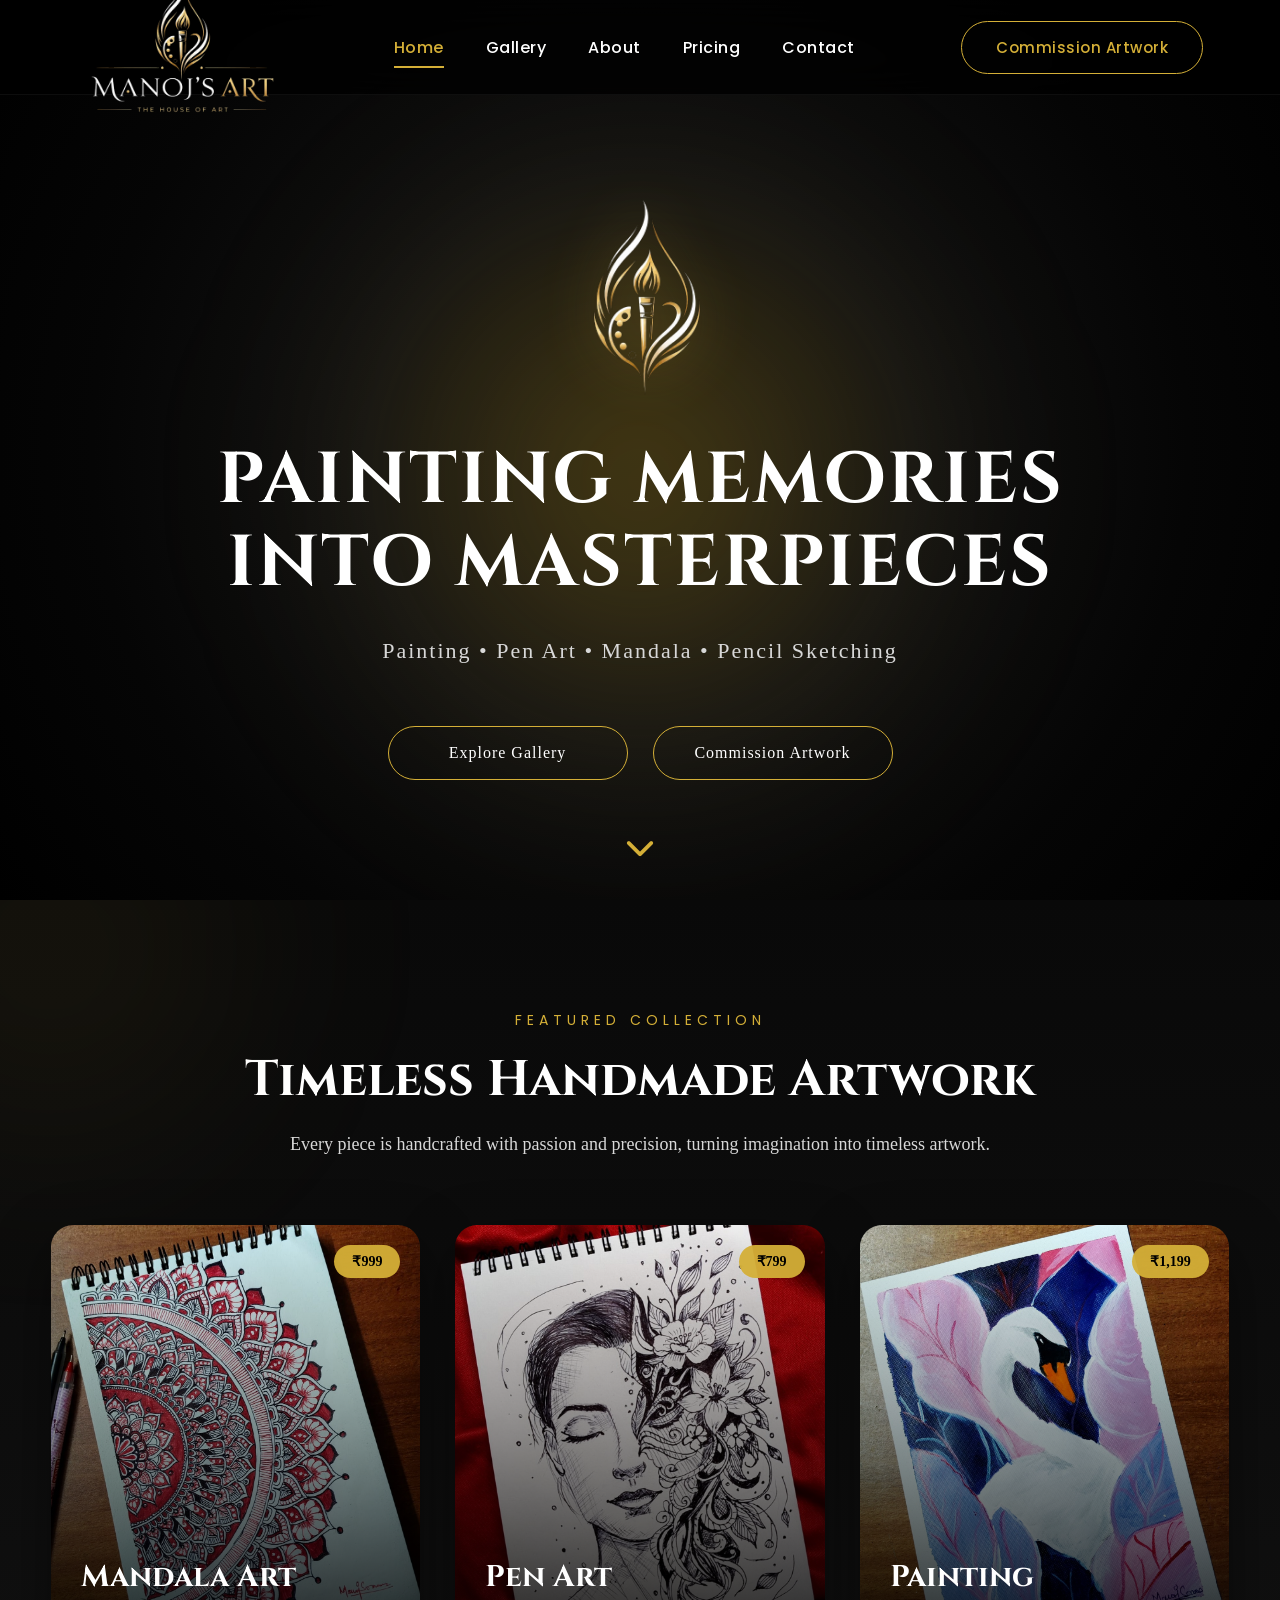
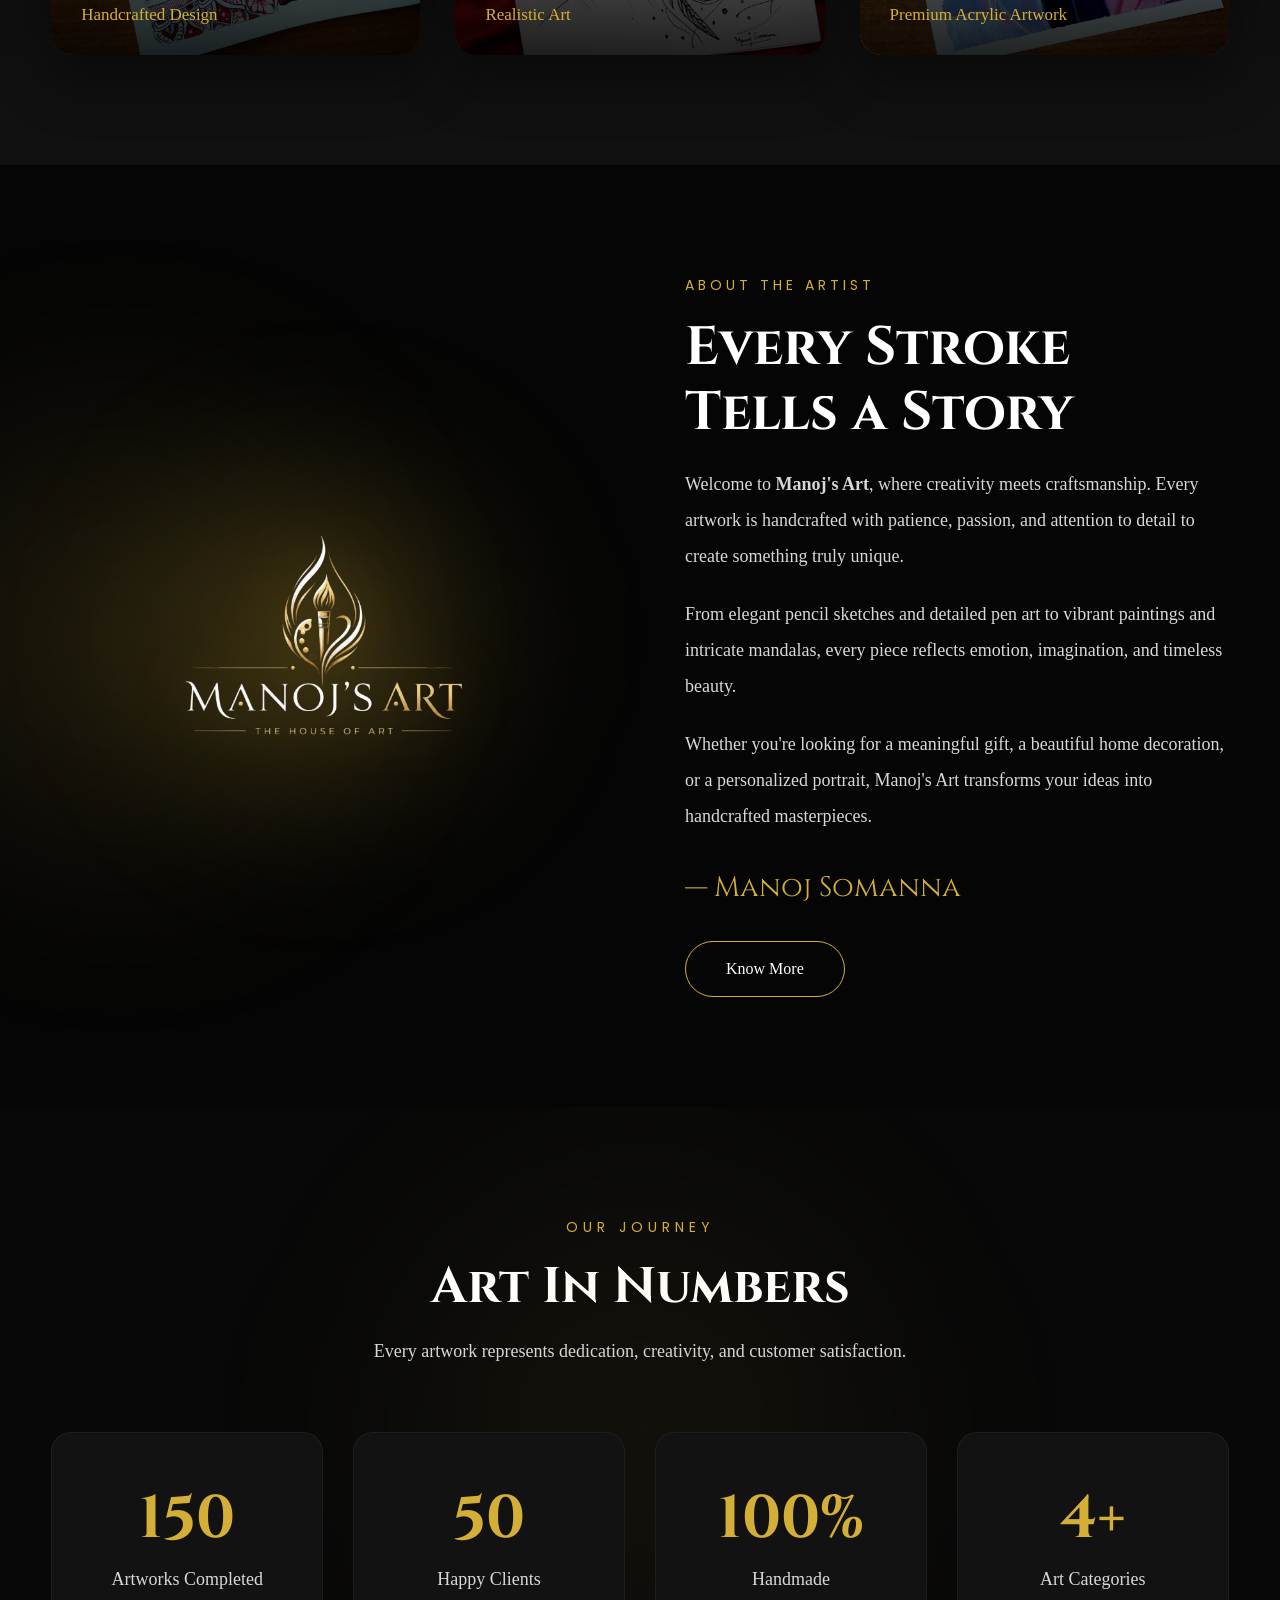
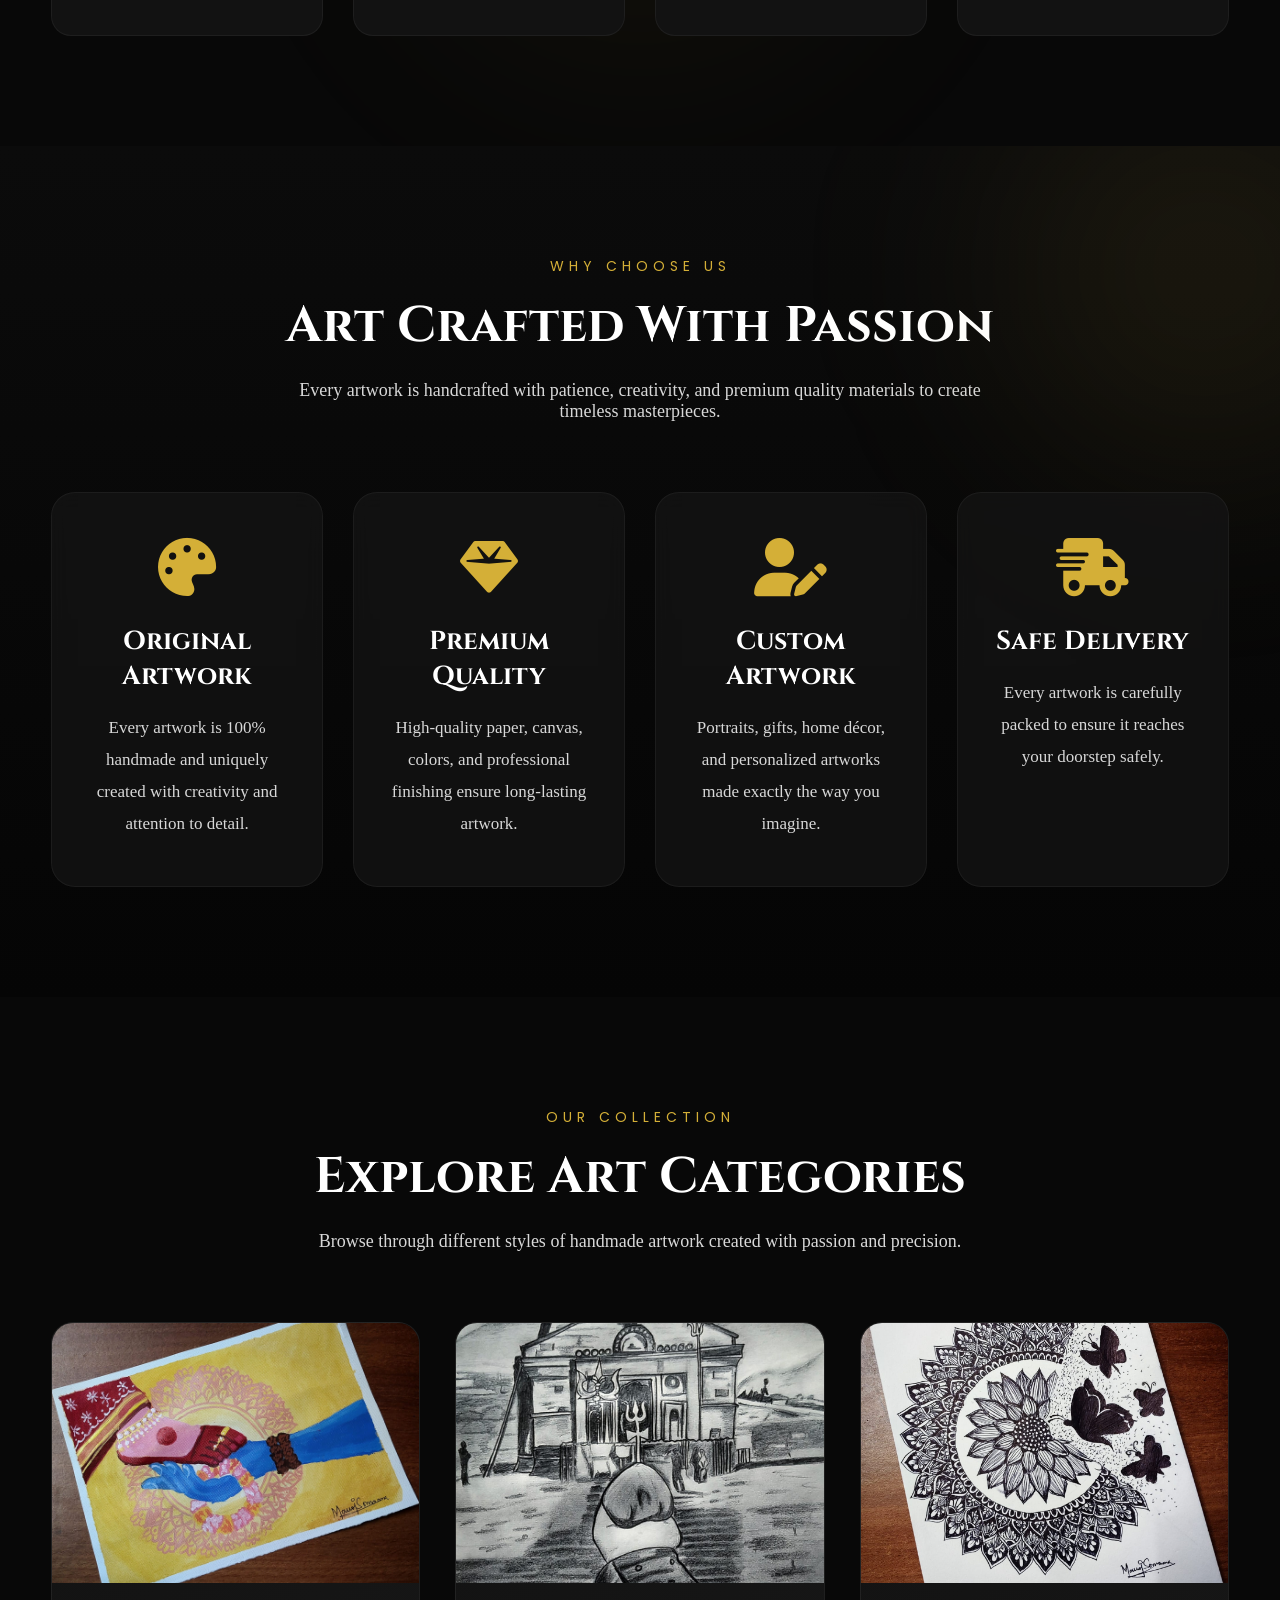
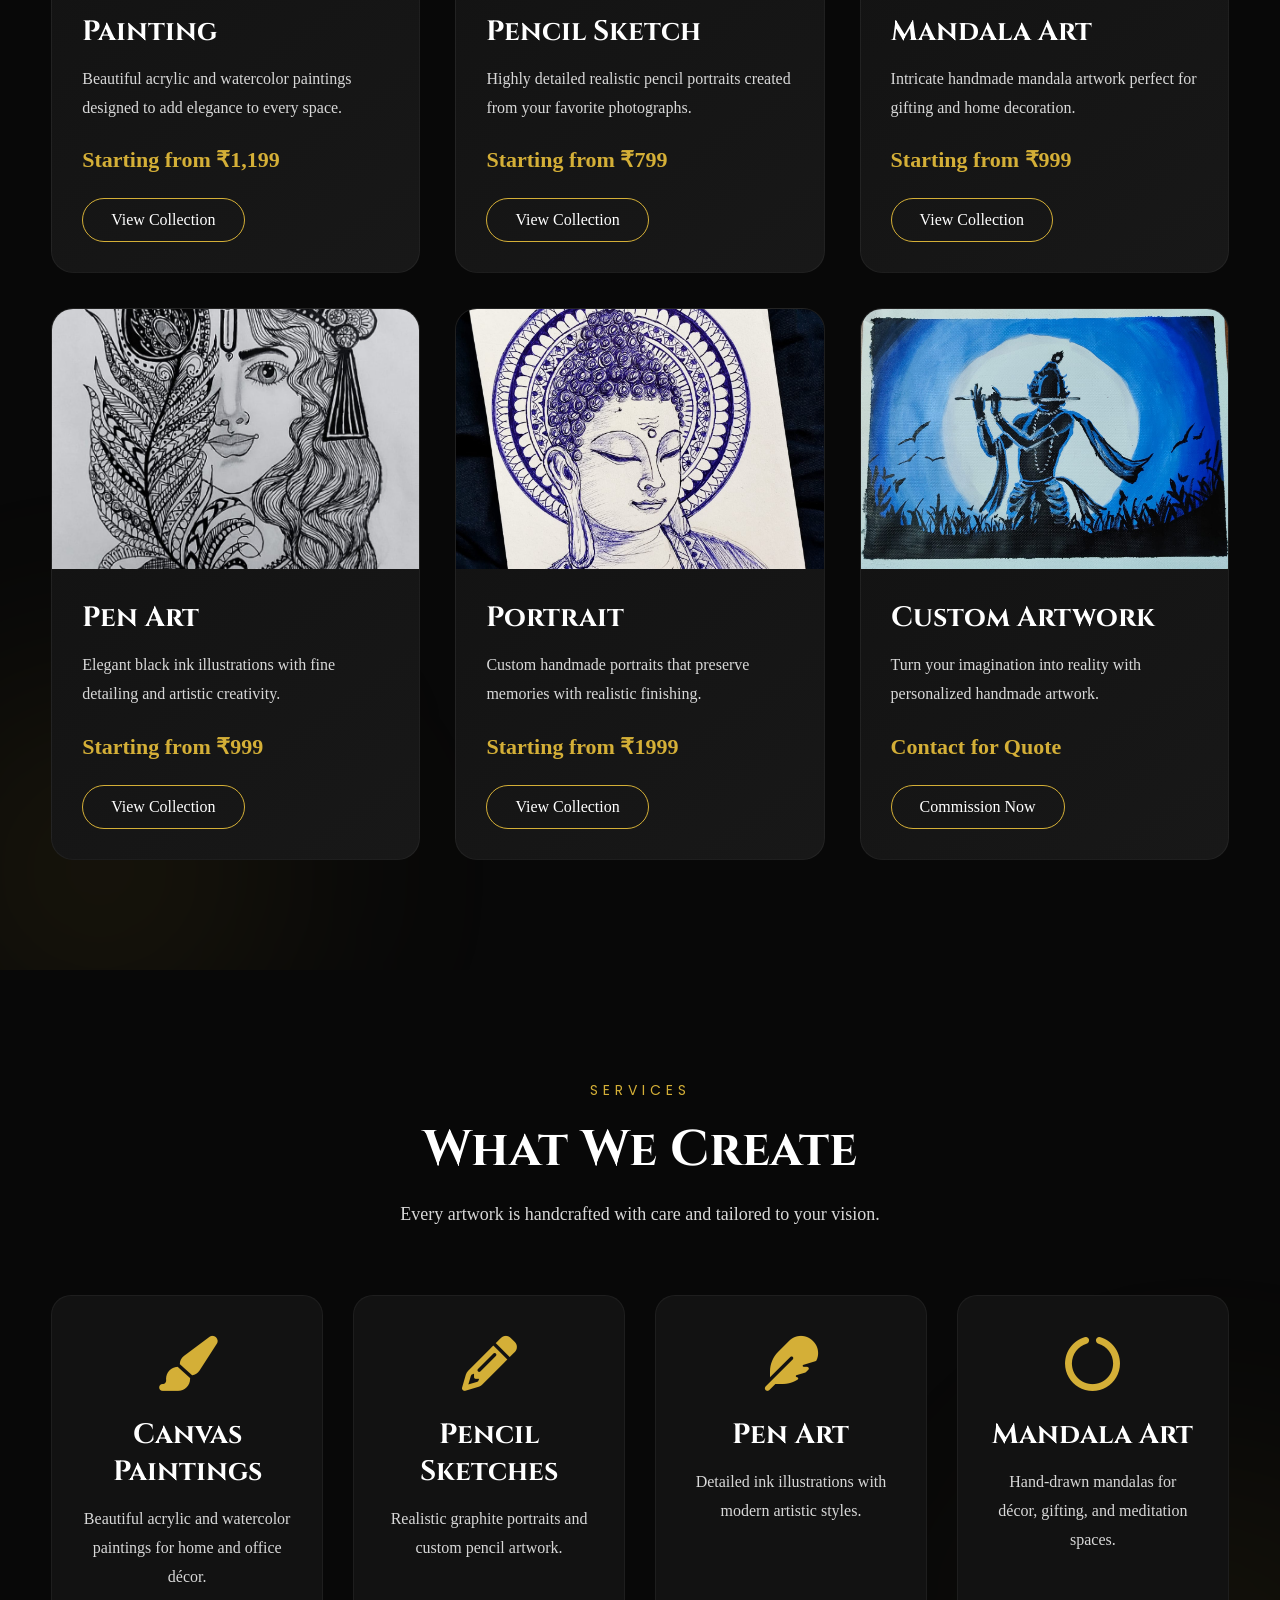
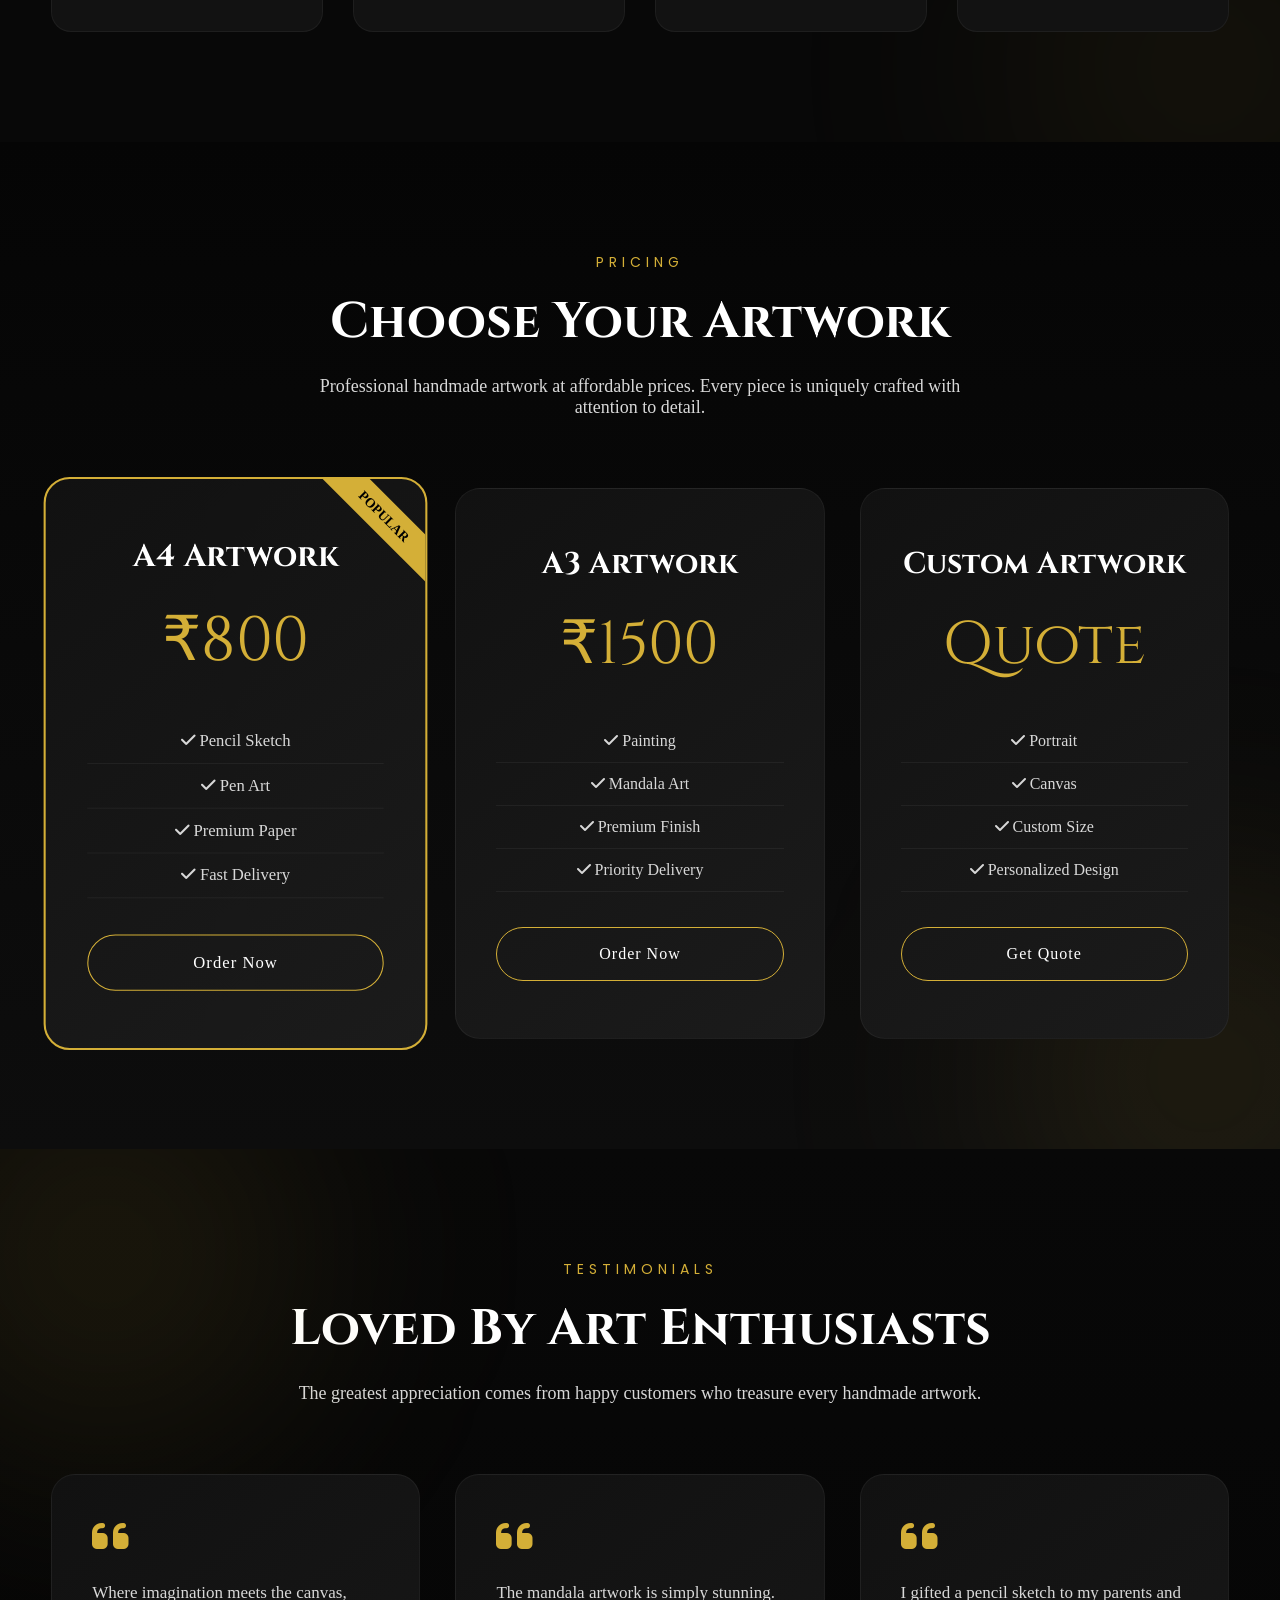
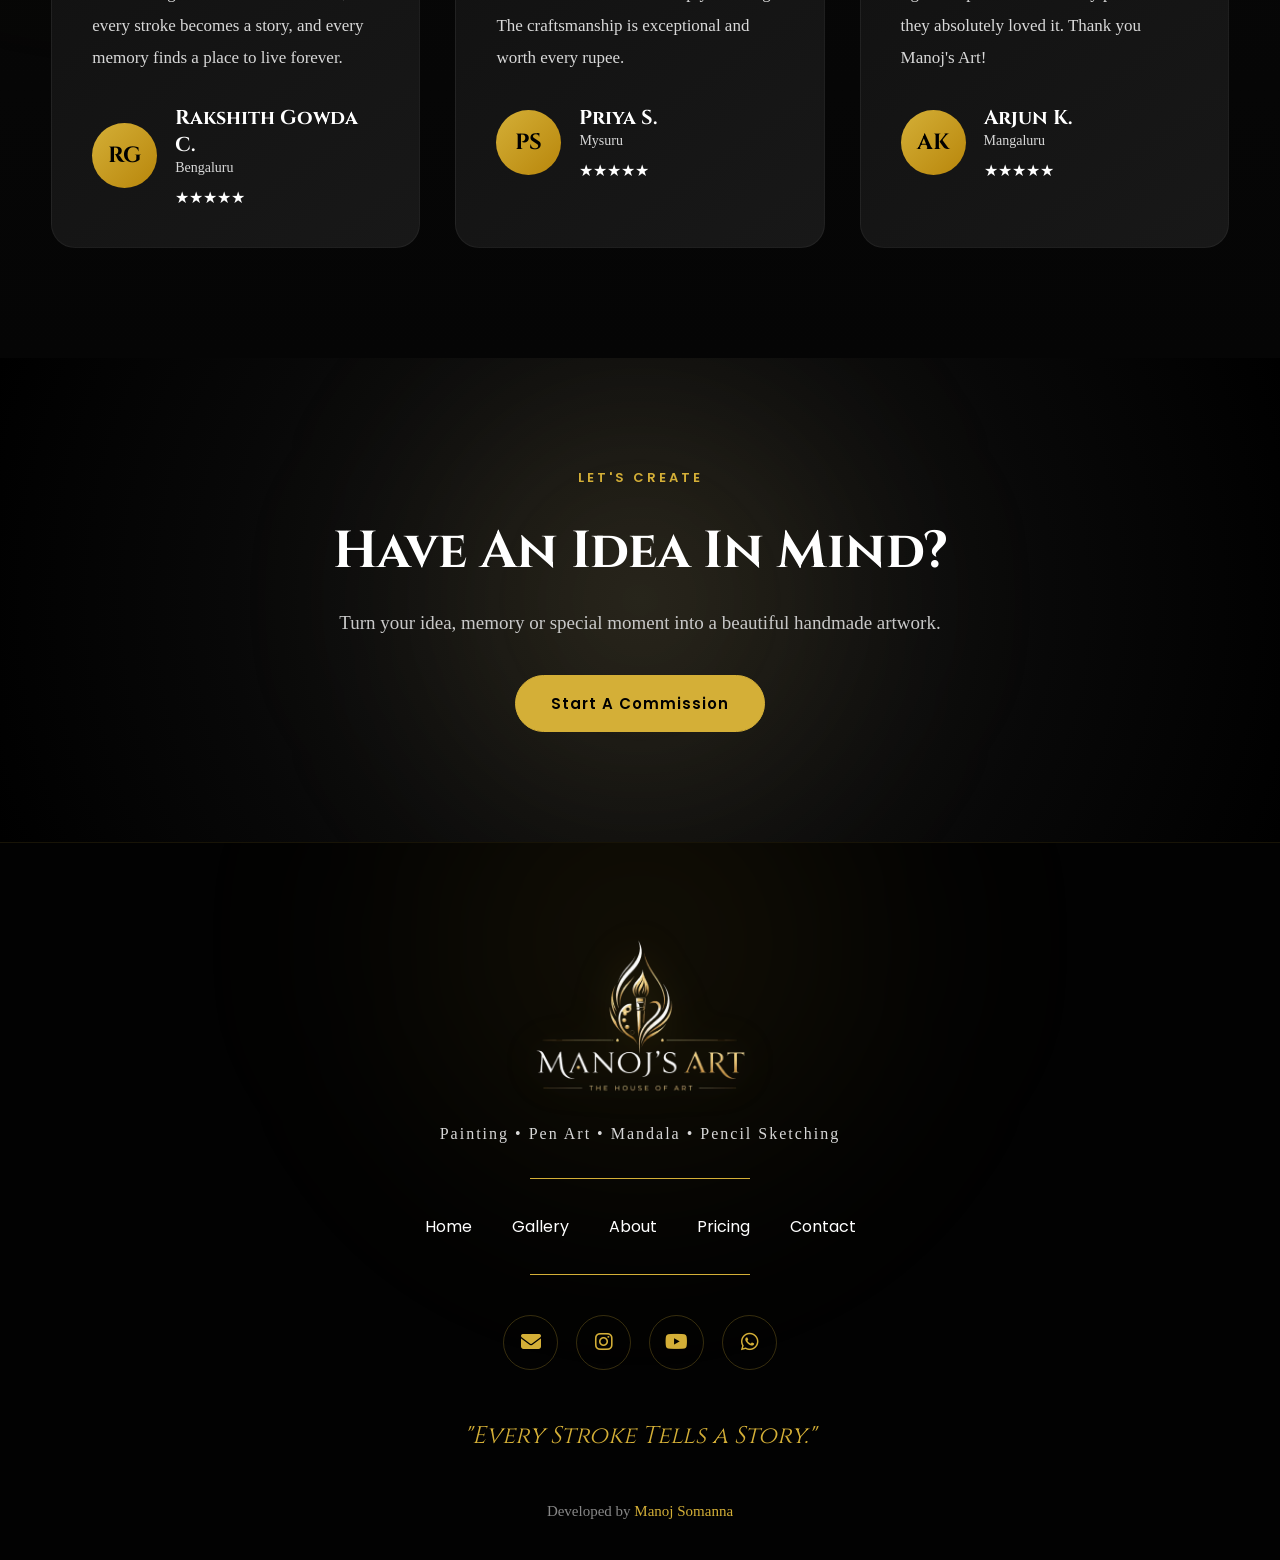
==== commit f2b7f1a6: "first commit" ====
--- a/index.html
+++ b/index.html
@@ -80,15 +80,13 @@
 
 <li><a href="#home" class="active">Home</a></li>
 
-<li><a href="#featured">Gallery</a></li>
+<li><a href="gallery.html">Gallery</a></li>
 
 <li><a href="about.html">About</a></li>
 
-<li><a href="#categories">Categories</a></li>
-
-<li><a href="#pricing">Pricing</a></li>
-
-<li><a href="#contact">Contact</a></li>
+<li><a href="pricing.html">Pricing</a></li>
+
+<li><a href="contact.html">Contact</a></li>
 
 </ul>
 
@@ -124,17 +122,16 @@
 
 <a href="#home">Home</a>
 
-<a href="#featured">Gallery</a>
+<a href="gallery.html">Gallery</a>
 
 <a href="about.html">About</a>
 
-<a href="#categories">Categories</a>
-
-<a href="#pricing">Pricing</a>
-
-<a href="#contact">Contact</a>
-
-<a href="#contact" class="mobile-btn">
+
+<a href="pricing.html">Pricing</a>
+
+<a href="contact.html">Contact</a>
+
+<a href="contact.html" class="mobile-btn">
 
 Commission Artwork
 
@@ -1329,154 +1326,28 @@
 </div>
 
 </section>
-<!--=====================================
-            CONTACT
-======================================-->
-
-<section class="contact reveal" id="contact">
-
-<div class="container">
-
-<div class="section-title">
-
-<span class="section-subtitle">
-
-CONTACT
-
-</span>
-
-<h2>
-
-Let's Create Something Beautiful
-
-</h2>
-
-<p>
-
-Ready to own a handmade masterpiece? Get in touch today.
-
-</p>
-
-</div>
-
-<div class="contact-container">
-
-<!-- LEFT -->
-
-<div class="contact-left">
-
-<div class="contact-card">
-
-<i class="fas fa-phone"></i>
-
-<div>
-
-<h3>Phone</h3>
-
-<p>+91 9901811695</p>
-
-</div>
-
-</div>
-
-<div class="contact-card">
-
-<i class="fas fa-envelope"></i>
-
-<div>
-
-<h3>Email</h3>
-
-<p>manoj9901811@gmail.com</p>
-
-</div>
-
-</div>
-
-<div class="contact-card">
-
-<i class="fab fa-instagram"></i>
-
-<div>
-
-<h3>Instagram</h3>
-
-<p>@art_by.manoj</p>
-
-</div>
-
-</div>
-
-<div class="contact-card">
-
-<i class="fab fa-youtube"></i>
-
-<div>
-
-<h3>YouTube</h3>
-
-<p>@artby-manoj</p>
-
-</div>
-
-</div>
-
-<div class="contact-card">
-
-<i class="fab fa-whatsapp"></i>
-
-<div>
-
-<h3>WhatsApp</h3>
-
-<p>Available 9 AM – 8 PM</p>
-
-</div>
-
-</div>
-
-</div>
-
-<!-- RIGHT -->
-
-<div class="contact-form">
-
-<form>
-
-<input
-type="text"
-placeholder="Your Name"
-required>
-
-<input
-type="email"
-placeholder="Email Address"
-required>
-
-<input
-type="tel"
-placeholder="Phone Number">
-
-<input
-type="text"
-placeholder="Artwork Type">
-
-<textarea
-placeholder="Tell me about your artwork..."></textarea>
-
-<button type="submit">
-
-Send Enquiry
-
-</button>
-
-</form>
-
-</div>
-
-</div>
-
-</div>
+<section class="home-contact-cta" id="contact">
+
+    <div class="home-contact-content">
+
+        <span class="section-subtitle">
+            LET'S CREATE
+        </span>
+
+        <h2>
+            Have An Idea In Mind?
+        </h2>
+
+        <p>
+            Turn your idea, memory or special moment
+            into a beautiful handmade artwork.
+        </p>
+
+        <a href="contact.html" class="btn">
+            Start A Commission
+        </a>
+
+    </div>
 
 </section>
 
@@ -1510,15 +1381,14 @@
 
 <li><a href="#home">Home</a></li>
 
-<li><a href="#featured">Gallery</a></li>
-
-<li><a href="#about">About</a></li>
-
-<li><a href="#categories">Categories</a></li>
-
-<li><a href="#pricing">Pricing</a></li>
-
-<li><a href="#contact">Contact</a></li>
+<li><a href="gallery.html">Gallery</a></li>
+
+<li><a href="about.html">About</a></li>
+
+
+<li><a href="pricing.html">Pricing</a></li>
+
+<li><a href="contact.html">Contact</a></li>
 
 </ul>
 
--- a/css/style.css
+++ b/css/style.css
@@ -5289,4 +5289,3620 @@
 
 }
 
+}
+
+/*==================================================
+                GALLERY HERO
+==================================================*/
+
+.gallery-hero{
+
+    min-height:75vh;
+
+    display:flex;
+
+    justify-content:center;
+
+    align-items:center;
+
+    text-align:center;
+
+    padding:130px 20px 70px;
+
+    position:relative;
+
+    overflow:hidden;
+
+    background:
+        radial-gradient(
+            circle at center,
+            #1b1b1b,
+            #070707 60%,
+            #000
+        );
+
+}
+
+.gallery-hero::before{
+
+    content:"";
+
+    position:absolute;
+
+    width:650px;
+
+    height:650px;
+
+    border-radius:50%;
+
+    background:
+        radial-gradient(
+            rgba(212,175,55,.14),
+            transparent 70%
+        );
+
+    filter:blur(90px);
+
+}
+
+.gallery-hero-content{
+
+    position:relative;
+
+    z-index:2;
+
+    max-width:900px;
+
+    margin:auto;
+
+}
+
+.gallery-hero-logo{
+
+    width:180px;
+
+    display:block;
+
+    margin:0 auto 30px;
+
+    filter:
+        drop-shadow(
+            0 0 30px
+            rgba(212,175,55,.25)
+        );
+
+}
+
+.gallery-hero h1{
+
+    font-family:"Cinzel",serif;
+
+    font-size:70px;
+
+    line-height:1.2;
+
+    margin:20px 0;
+
+}
+
+.gallery-hero h1 span{
+
+    display:block;
+
+    color:#D4AF37;
+
+}
+
+.gallery-hero p{
+
+    max-width:700px;
+
+    margin:0 auto;
+
+    color:#d8d8d8;
+
+    font-size:18px;
+
+    line-height:1.9;
+
+}
+
+
+/*==================================================
+                GALLERY SECTION
+==================================================*/
+
+.gallery-section{
+
+    background:#060606;
+
+    position:relative;
+
+}
+
+.gallery-filters{
+
+    display:flex;
+
+    justify-content:center;
+
+    flex-wrap:wrap;
+
+    gap:15px;
+
+    margin-bottom:55px;
+
+}
+
+.filter-btn{
+
+    background:#111;
+
+    color:#ddd;
+
+    border:1px solid rgba(212,175,55,.2);
+
+    padding:12px 25px;
+
+    border-radius:50px;
+
+    cursor:pointer;
+
+    font-size:15px;
+
+    transition:.35s;
+
+}
+
+.filter-btn:hover,
+
+.filter-btn.active{
+
+    background:#D4AF37;
+
+    color:#000;
+
+    border-color:#D4AF37;
+
+}
+
+
+/*==================================================
+                GALLERY GRID
+==================================================*/
+
+.gallery-grid{
+
+    display:grid;
+
+    grid-template-columns:
+        repeat(3,1fr);
+
+    gap:30px;
+
+}
+
+
+/*==================================================
+                GALLERY CARD
+==================================================*/
+
+.gallery-card{
+
+    background:#111;
+
+    border-radius:20px;
+
+    overflow:hidden;
+
+    border:1px solid rgba(255,255,255,.06);
+
+    transition:.45s;
+
+}
+
+.gallery-card:hover{
+
+    transform:translateY(-10px);
+
+    border-color:#D4AF37;
+
+    box-shadow:
+        0 25px 50px
+        rgba(212,175,55,.15);
+
+}
+
+
+/*==================================================
+                IMAGE
+==================================================*/
+
+.gallery-image{
+
+    height:380px;
+
+    position:relative;
+
+    overflow:hidden;
+
+}
+
+.gallery-image img{
+
+    width:100%;
+
+    height:100%;
+
+    object-fit:cover;
+
+    display:block;
+
+    transition:.7s ease;
+
+}
+
+.gallery-card:hover
+.gallery-image img{
+
+    transform:scale(1.08);
+
+}
+
+
+/*==================================================
+                OVERLAY
+==================================================*/
+
+.gallery-overlay{
+
+    position:absolute;
+
+    inset:0;
+
+    background:
+        rgba(0,0,0,.55);
+
+    display:flex;
+
+    justify-content:center;
+
+    align-items:center;
+
+    opacity:0;
+
+    transition:.4s;
+
+}
+
+.gallery-card:hover
+.gallery-overlay{
+
+    opacity:1;
+
+}
+
+.view-image{
+
+    width:60px;
+
+    height:60px;
+
+    border-radius:50%;
+
+    border:1px solid #D4AF37;
+
+    background:rgba(0,0,0,.7);
+
+    color:#D4AF37;
+
+    font-size:20px;
+
+    cursor:pointer;
+
+    transition:.3s;
+
+}
+
+.view-image:hover{
+
+    background:#D4AF37;
+
+    color:#000;
+
+    transform:scale(1.1);
+
+}
+
+
+/*==================================================
+                INFO
+==================================================*/
+
+.gallery-info{
+
+    padding:25px;
+
+}
+
+.gallery-info span{
+
+    color:#D4AF37;
+
+    font-size:13px;
+
+    text-transform:uppercase;
+
+    letter-spacing:2px;
+
+}
+
+.gallery-info h3{
+
+    font-family:"Cinzel",serif;
+
+    font-size:23px;
+
+    margin:10px 0;
+
+}
+
+.gallery-info p{
+
+    color:#999;
+
+    margin-bottom:15px;
+
+}
+
+.gallery-info strong{
+
+    color:#D4AF37;
+
+    font-size:18px;
+
+}
+
+
+/*==================================================
+                RESPONSIVE
+==================================================*/
+
+@media(max-width:992px){
+
+.gallery-grid{
+
+    grid-template-columns:
+        repeat(2,1fr);
+
+}
+
+.gallery-hero h1{
+
+    font-size:55px;
+
+}
+
+}
+
+@media(max-width:768px){
+
+.gallery-hero{
+
+    min-height:70vh;
+
+    padding:
+        110px 20px 60px;
+
+}
+
+.gallery-hero-logo{
+
+    width:150px;
+
+}
+
+.gallery-hero h1{
+
+    font-size:40px;
+
+}
+
+.gallery-hero p{
+
+    font-size:15px;
+
+}
+
+.gallery-filters{
+
+    gap:10px;
+
+}
+
+.filter-btn{
+
+    padding:10px 18px;
+
+    font-size:13px;
+
+}
+
+.gallery-grid{
+
+    grid-template-columns:1fr;
+
+}
+
+.gallery-image{
+
+    height:330px;
+
+}
+
+}
+
+@media(max-width:480px){
+
+.gallery-hero h1{
+
+    font-size:32px;
+
+}
+
+.gallery-hero-logo{
+
+    width:130px;
+
+}
+
+.gallery-image{
+
+    height:300px;
+
+}
+
+}
+/*==================================================
+                GALLERY LIGHTBOX
+==================================================*/
+
+.gallery-lightbox{
+
+    position:fixed;
+
+    inset:0;
+
+    width:100%;
+
+    height:100vh;
+
+    background:rgba(0,0,0,.94);
+
+    display:flex;
+
+    justify-content:center;
+
+    align-items:center;
+
+    opacity:0;
+
+    visibility:hidden;
+
+    transition:.4s ease;
+
+    z-index:999999;
+
+    padding:40px;
+
+}
+
+.gallery-lightbox.active{
+
+    opacity:1;
+
+    visibility:visible;
+
+}
+
+.lightbox-content{
+
+    max-width:1000px;
+
+    max-height:90vh;
+
+    text-align:center;
+
+    position:relative;
+
+}
+
+.lightbox-content img{
+
+    max-width:90vw;
+
+    max-height:75vh;
+
+    width:auto;
+
+    height:auto;
+
+    object-fit:contain;
+
+    border-radius:12px;
+
+    box-shadow:
+        0 20px 80px
+        rgba(0,0,0,.7);
+
+}
+
+.lightbox-info{
+
+    margin-top:20px;
+
+}
+
+.lightbox-info span{
+
+    color:#D4AF37;
+
+    font-size:13px;
+
+    text-transform:uppercase;
+
+    letter-spacing:2px;
+
+}
+
+.lightbox-info h3{
+
+    color:white;
+
+    font-family:"Cinzel",serif;
+
+    font-size:25px;
+
+    margin-top:8px;
+
+}
+
+
+/*=========================================
+            CLOSE BUTTON
+=========================================*/
+
+.lightbox-close{
+
+    position:absolute;
+
+    top:25px;
+
+    right:30px;
+
+    width:55px;
+
+    height:55px;
+
+    border-radius:50%;
+
+    border:1px solid #D4AF37;
+
+    background:#111;
+
+    color:#D4AF37;
+
+    font-size:22px;
+
+    cursor:pointer;
+
+    z-index:10;
+
+    transition:.3s;
+
+}
+
+.lightbox-close:hover{
+
+    background:#D4AF37;
+
+    color:#000;
+
+}
+
+
+/*=========================================
+            PREVIOUS / NEXT
+=========================================*/
+
+.lightbox-prev,
+.lightbox-next{
+
+    position:absolute;
+
+    top:50%;
+
+    transform:translateY(-50%);
+
+    width:55px;
+
+    height:55px;
+
+    border-radius:50%;
+
+    border:1px solid #D4AF37;
+
+    background:#111;
+
+    color:#D4AF37;
+
+    font-size:20px;
+
+    cursor:pointer;
+
+    z-index:10;
+
+    transition:.3s;
+
+}
+
+.lightbox-prev{
+
+    left:30px;
+
+}
+
+.lightbox-next{
+
+    right:30px;
+
+}
+
+.lightbox-prev:hover,
+.lightbox-next:hover{
+
+    background:#D4AF37;
+
+    color:#000;
+
+}
+
+
+/*=========================================
+                MOBILE
+=========================================*/
+
+@media(max-width:768px){
+
+.gallery-lightbox{
+
+    padding:20px;
+
+}
+
+.lightbox-content img{
+
+    max-width:85vw;
+
+    max-height:65vh;
+
+}
+
+.lightbox-close{
+
+    top:15px;
+
+    right:15px;
+
+    width:45px;
+
+    height:45px;
+
+    font-size:18px;
+
+}
+
+.lightbox-prev,
+.lightbox-next{
+
+    width:42px;
+
+    height:42px;
+
+    font-size:15px;
+
+}
+
+.lightbox-prev{
+
+    left:10px;
+
+}
+
+.lightbox-next{
+
+    right:10px;
+
+}
+
+.lightbox-info h3{
+
+    font-size:20px;
+
+}
+
+}
+.gallery-card{
+
+    opacity:1;
+
+    transform:translateY(0);
+
+    transition:
+        opacity .3s ease,
+        transform .3s ease,
+        border-color .4s ease,
+        box-shadow .4s ease;
+
+}
+/*==================================================
+                GALLERY CTA
+==================================================*/
+
+.gallery-cta{
+
+    background:#050505;
+
+    position:relative;
+
+    overflow:hidden;
+
+}
+
+.gallery-cta::before{
+
+    content:"";
+
+    position:absolute;
+
+    width:600px;
+
+    height:600px;
+
+    left:50%;
+
+    top:50%;
+
+    transform:translate(-50%,-50%);
+
+    border-radius:50%;
+
+    background:radial-gradient(
+        rgba(212,175,55,.10),
+        transparent 70%
+    );
+
+    filter:blur(90px);
+
+}
+
+.gallery-cta-box{
+
+    position:relative;
+
+    z-index:2;
+
+    text-align:center;
+
+    max-width:900px;
+
+    margin:auto;
+
+    padding:80px 50px;
+
+    background:linear-gradient(
+        135deg,
+        #111,
+        #191919
+    );
+
+    border:1px solid rgba(212,175,55,.18);
+
+    border-radius:30px;
+
+    box-shadow:
+        0 25px 70px
+        rgba(0,0,0,.4);
+
+}
+
+.gallery-cta-box h2{
+
+    font-family:"Cinzel",serif;
+
+    font-size:50px;
+
+    line-height:1.3;
+
+    margin:20px 0;
+
+}
+
+.gallery-cta-box p{
+
+    max-width:700px;
+
+    margin:0 auto 35px;
+
+    color:#d8d8d8;
+
+    font-size:17px;
+
+    line-height:1.9;
+
+}
+
+
+/*==================================================
+                MOBILE
+==================================================*/
+
+@media(max-width:768px){
+
+    .gallery-cta-box{
+
+        padding:55px 25px;
+
+        border-radius:22px;
+
+    }
+
+    .gallery-cta-box h2{
+
+        font-size:32px;
+
+    }
+
+    .gallery-cta-box p{
+
+        font-size:15px;
+
+    }
+
+}
+/*==================================================
+                PRICING HERO
+==================================================*/
+
+.pricing-hero{
+
+    min-height:75vh;
+
+    display:flex;
+
+    justify-content:center;
+
+    align-items:center;
+
+    text-align:center;
+
+    padding:130px 20px 70px;
+
+    position:relative;
+
+    overflow:hidden;
+
+    background:
+        radial-gradient(
+            circle at center,
+            #1b1b1b,
+            #070707 60%,
+            #000
+        );
+
+}
+
+.pricing-hero::before{
+
+    content:"";
+
+    position:absolute;
+
+    width:650px;
+
+    height:650px;
+
+    border-radius:50%;
+
+    background:
+        radial-gradient(
+            rgba(212,175,55,.14),
+            transparent 70%
+        );
+
+    filter:blur(90px);
+
+}
+
+.pricing-hero-content{
+
+    position:relative;
+
+    z-index:2;
+
+    max-width:850px;
+
+    margin:auto;
+
+}
+
+.pricing-hero-logo{
+
+    width:180px;
+
+    display:block;
+
+    margin:0 auto 30px;
+
+    filter:
+        drop-shadow(
+            0 0 30px
+            rgba(212,175,55,.25)
+        );
+
+}
+
+.pricing-hero h1{
+
+    font-family:"Cinzel",serif;
+
+    font-size:70px;
+
+    line-height:1.2;
+
+    margin:20px 0;
+
+}
+
+.pricing-hero h1 span{
+
+    display:block;
+
+    color:#D4AF37;
+
+}
+
+.pricing-hero p{
+
+    max-width:700px;
+
+    margin:auto;
+
+    color:#d8d8d8;
+
+    font-size:18px;
+
+    line-height:1.9;
+
+}
+
+
+/*==================================================
+                PRICING INTRO
+==================================================*/
+
+.pricing-intro{
+
+    background:#080808;
+
+    padding-bottom:20px;
+
+}
+
+
+/*==================================================
+            PRICING PAGE SECTION
+==================================================*/
+
+.pricing-section{
+
+    background:#080808;
+
+    position:relative;
+
+}
+
+.pricing-page-grid{
+
+    display:grid;
+
+    grid-template-columns:
+        repeat(3,1fr);
+
+    gap:30px;
+
+}
+
+
+/*==================================================
+                PRICING CARD
+==================================================*/
+
+.pricing-page-card{
+
+    position:relative;
+
+    background:
+        linear-gradient(
+            145deg,
+            #111,
+            #181818
+        );
+
+    border:1px solid
+        rgba(255,255,255,.06);
+
+    border-radius:25px;
+
+    padding:45px 35px;
+
+    text-align:center;
+
+    transition:.45s;
+
+}
+
+.pricing-page-card:hover{
+
+    transform:translateY(-12px);
+
+    border-color:#D4AF37;
+
+    box-shadow:
+        0 25px 55px
+        rgba(212,175,55,.15);
+
+}
+
+
+/*==================================================
+                POPULAR
+==================================================*/
+
+.featured-pricing{
+
+    border-color:
+        rgba(212,175,55,.45);
+
+    transform:translateY(-8px);
+
+}
+
+.featured-pricing:hover{
+
+    transform:translateY(-18px);
+
+}
+
+.pricing-popular{
+
+    position:absolute;
+
+    top:18px;
+
+    right:18px;
+
+    background:#D4AF37;
+
+    color:#000;
+
+    padding:7px 14px;
+
+    border-radius:30px;
+
+    font-size:11px;
+
+    font-weight:700;
+
+    letter-spacing:1px;
+
+}
+
+
+/*==================================================
+                ICON
+==================================================*/
+
+.pricing-icon{
+
+    width:85px;
+
+    height:85px;
+
+    margin:0 auto 25px;
+
+    border-radius:50%;
+
+    display:flex;
+
+    justify-content:center;
+
+    align-items:center;
+
+    background:
+        rgba(212,175,55,.08);
+
+    border:1px solid
+        rgba(212,175,55,.15);
+
+}
+
+.pricing-icon i{
+
+    font-size:35px;
+
+    color:#D4AF37;
+
+}
+
+
+/*==================================================
+                TEXT
+==================================================*/
+
+.pricing-category{
+
+    color:#D4AF37;
+
+    font-size:12px;
+
+    letter-spacing:2px;
+
+    font-weight:600;
+
+}
+
+.pricing-page-card h3{
+
+    font-family:"Cinzel",serif;
+
+    font-size:28px;
+
+    margin:15px 0;
+
+}
+
+.pricing-description{
+
+    color:#aaa;
+
+    line-height:1.8;
+
+    min-height:85px;
+
+}
+
+.starting{
+
+    color:#888;
+
+    font-size:13px;
+
+    margin-top:20px;
+
+}
+
+.pricing-amount{
+
+    color:#D4AF37;
+
+    font-family:"Cinzel",serif;
+
+    font-size:38px;
+
+    font-weight:700;
+
+    margin:8px 0 25px;
+
+}
+
+
+/*==================================================
+                FEATURES
+==================================================*/
+
+.pricing-page-card ul{
+
+    list-style:none;
+
+    text-align:left;
+
+    margin:0 0 30px;
+
+    padding:0;
+
+}
+
+.pricing-page-card li{
+
+    color:#d8d8d8;
+
+    padding:9px 0;
+
+    font-size:14px;
+
+}
+
+.pricing-page-card li i{
+
+    color:#D4AF37;
+
+    margin-right:10px;
+
+}
+
+
+/*==================================================
+                BUTTON
+==================================================*/
+
+.pricing-btn{
+
+    display:block;
+
+    padding:15px 20px;
+
+    border:1px solid #D4AF37;
+
+    border-radius:50px;
+
+    color:white;
+
+    transition:.4s;
+
+}
+
+.pricing-btn:hover{
+
+    background:#D4AF37;
+
+    color:#000;
+
+}
+
+
+/*==================================================
+            CUSTOM CARD
+==================================================*/
+
+.custom-pricing{
+
+    background:
+        radial-gradient(
+            circle at top,
+            rgba(212,175,55,.08),
+            #111 60%
+        );
+
+}
+
+
+/*==================================================
+                RESPONSIVE
+==================================================*/
+
+@media(max-width:1100px){
+
+    .pricing-page-grid{
+
+        grid-template-columns:
+            repeat(2,1fr);
+
+    }
+
+}
+
+@media(max-width:768px){
+
+    .pricing-hero{
+
+        min-height:70vh;
+
+        padding:
+            110px 20px 60px;
+
+    }
+
+    .pricing-hero-logo{
+
+        width:150px;
+
+    }
+
+    .pricing-hero h1{
+
+        font-size:42px;
+
+    }
+
+    .pricing-hero p{
+
+        font-size:15px;
+
+    }
+
+    .pricing-page-grid{
+
+        grid-template-columns:1fr;
+
+    }
+
+    .featured-pricing{
+
+        transform:none;
+
+    }
+
+    .featured-pricing:hover{
+
+        transform:translateY(-10px);
+
+    }
+
+}
+
+@media(max-width:480px){
+
+    .pricing-hero h1{
+
+        font-size:32px;
+
+    }
+
+    .pricing-hero-logo{
+
+        width:130px;
+
+    }
+
+    .pricing-page-card{
+
+        padding:35px 25px;
+
+    }
+
+}
+/*==================================================
+            SIZE-WISE PRICING
+==================================================*/
+
+.size-pricing{
+
+    background:#050505;
+
+    position:relative;
+
+}
+
+.size-table-wrapper{
+
+    width:100%;
+
+    overflow-x:auto;
+
+    border-radius:20px;
+
+    border:1px solid rgba(212,175,55,.12);
+
+}
+
+.size-table{
+
+    width:100%;
+
+    min-width:750px;
+
+    border-collapse:collapse;
+
+    background:#111;
+
+}
+
+.size-table th{
+
+    background:#181818;
+
+    color:#D4AF37;
+
+    font-family:"Cinzel",serif;
+
+    font-size:16px;
+
+    padding:20px;
+
+    text-align:center;
+
+    border-bottom:1px solid
+        rgba(212,175,55,.15);
+
+}
+
+.size-table td{
+
+    padding:20px;
+
+    text-align:center;
+
+    color:#d8d8d8;
+
+    border-bottom:1px solid
+        rgba(255,255,255,.05);
+
+}
+
+.size-table tbody tr{
+
+    transition:.3s;
+
+}
+
+.size-table tbody tr:hover{
+
+    background:rgba(212,175,55,.04);
+
+}
+
+.size-table td:first-child{
+
+    color:#D4AF37;
+
+    font-family:"Cinzel",serif;
+
+    font-weight:600;
+
+}
+
+.pricing-note{
+
+    text-align:center;
+
+    color:#777;
+
+    font-size:13px;
+
+    margin-top:20px;
+
+    line-height:1.7;
+
+}
+
+
+/*==================================================
+            WHAT'S INCLUDED
+==================================================*/
+
+.included-section{
+
+    background:#090909;
+
+}
+
+.included-grid{
+
+    display:grid;
+
+    grid-template-columns:
+        repeat(4,1fr);
+
+    gap:30px;
+
+}
+
+.included-card{
+
+    background:#111;
+
+    border:1px solid
+        rgba(255,255,255,.06);
+
+    border-radius:20px;
+
+    padding:40px 25px;
+
+    text-align:center;
+
+    transition:.4s;
+
+}
+
+.included-card:hover{
+
+    transform:translateY(-10px);
+
+    border-color:#D4AF37;
+
+    box-shadow:
+        0 20px 45px
+        rgba(212,175,55,.12);
+
+}
+
+.included-icon{
+
+    width:75px;
+
+    height:75px;
+
+    border-radius:50%;
+
+    display:flex;
+
+    justify-content:center;
+
+    align-items:center;
+
+    margin:0 auto 22px;
+
+    background:
+        rgba(212,175,55,.08);
+
+    border:1px solid
+        rgba(212,175,55,.15);
+
+}
+
+.included-icon i{
+
+    color:#D4AF37;
+
+    font-size:30px;
+
+}
+
+.included-card h3{
+
+    font-family:"Cinzel",serif;
+
+    font-size:22px;
+
+    margin-bottom:15px;
+
+}
+
+.included-card p{
+
+    color:#aaa;
+
+    line-height:1.8;
+
+    font-size:14px;
+
+}
+
+
+/*==================================================
+            CUSTOM COMMISSION
+==================================================*/
+
+.commission-info{
+
+    background:#050505;
+
+}
+
+.commission-info-grid{
+
+    display:grid;
+
+    grid-template-columns:
+        1.2fr .8fr;
+
+    gap:70px;
+
+    align-items:center;
+
+}
+
+.commission-info-content h2{
+
+    font-family:"Cinzel",serif;
+
+    font-size:48px;
+
+    line-height:1.3;
+
+    margin:20px 0 25px;
+
+}
+
+.commission-info-content p{
+
+    color:#d0d0d0;
+
+    line-height:1.9;
+
+    margin-bottom:20px;
+
+}
+
+.commission-points{
+
+    display:flex;
+
+    flex-direction:column;
+
+    gap:20px;
+
+}
+
+.commission-point{
+
+    display:flex;
+
+    align-items:flex-start;
+
+    gap:20px;
+
+    background:#111;
+
+    border:1px solid
+        rgba(212,175,55,.10);
+
+    border-radius:18px;
+
+    padding:22px;
+
+    transition:.35s;
+
+}
+
+.commission-point:hover{
+
+    border-color:#D4AF37;
+
+    transform:translateX(8px);
+
+}
+
+.commission-point > i{
+
+    width:40px;
+
+    height:40px;
+
+    min-width:40px;
+
+    border-radius:50%;
+
+    display:flex;
+
+    align-items:center;
+
+    justify-content:center;
+
+    background:#D4AF37;
+
+    color:#000;
+
+}
+
+.commission-point h3{
+
+    font-family:"Cinzel",serif;
+
+    font-size:19px;
+
+    margin-bottom:6px;
+
+}
+
+.commission-point p{
+
+    color:#999;
+
+    font-size:14px;
+
+}
+
+
+/*==================================================
+                RESPONSIVE
+==================================================*/
+
+@media(max-width:1000px){
+
+    .included-grid{
+
+        grid-template-columns:
+            repeat(2,1fr);
+
+    }
+
+    .commission-info-grid{
+
+        grid-template-columns:1fr;
+
+        gap:45px;
+
+    }
+
+}
+
+@media(max-width:768px){
+
+    .included-grid{
+
+        grid-template-columns:1fr;
+
+    }
+
+    .commission-info-content{
+
+        text-align:center;
+
+    }
+
+    .commission-info-content h2{
+
+        font-size:34px;
+
+    }
+
+    .commission-point:hover{
+
+        transform:translateY(-5px);
+
+    }
+
+}
+
+@media(max-width:480px){
+
+    .size-table th,
+    .size-table td{
+
+        padding:15px;
+
+        font-size:13px;
+
+    }
+
+    .commission-info-content h2{
+
+        font-size:29px;
+
+    }
+
+}
+/*==================================================
+                PRICING FAQ
+==================================================*/
+
+.pricing-faq{
+
+    background:#080808;
+
+}
+
+.pricing-faq-container{
+
+    max-width:900px;
+
+    margin:0 auto;
+
+}
+
+.pricing-faq-item{
+
+    background:#111;
+
+    border:1px solid
+        rgba(212,175,55,.10);
+
+    border-radius:16px;
+
+    margin-bottom:18px;
+
+    overflow:hidden;
+
+    transition:.3s;
+
+}
+
+.pricing-faq-item:hover{
+
+    border-color:
+        rgba(212,175,55,.35);
+
+}
+
+.pricing-faq-question{
+
+    width:100%;
+
+    padding:24px 28px;
+
+    background:none;
+
+    border:none;
+
+    color:#fff;
+
+    font-family:"Cinzel",serif;
+
+    font-size:18px;
+
+    text-align:left;
+
+    display:flex;
+
+    justify-content:space-between;
+
+    align-items:center;
+
+    cursor:pointer;
+
+}
+
+.pricing-faq-question i{
+
+    color:#D4AF37;
+
+    transition:.3s;
+
+}
+
+.pricing-faq-answer{
+
+    max-height:0;
+
+    overflow:hidden;
+
+    transition:max-height .4s ease;
+
+}
+
+.pricing-faq-answer p{
+
+    color:#aaa;
+
+    line-height:1.9;
+
+    padding:0 28px 25px;
+
+}
+
+.pricing-faq-item.active
+.pricing-faq-answer{
+
+    max-height:250px;
+
+}
+
+.pricing-faq-item.active
+.pricing-faq-question i{
+
+    transform:rotate(45deg);
+
+}
+
+
+/*==================================================
+                ORDERING
+==================================================*/
+
+.ordering-section{
+
+    background:#050505;
+
+}
+
+.ordering-grid{
+
+    display:grid;
+
+    grid-template-columns:
+        repeat(4,1fr);
+
+    gap:25px;
+
+}
+
+.ordering-card{
+
+    position:relative;
+
+    background:#111;
+
+    border:1px solid
+        rgba(255,255,255,.06);
+
+    border-radius:20px;
+
+    padding:40px 25px;
+
+    text-align:center;
+
+    transition:.4s;
+
+}
+
+.ordering-card:hover{
+
+    transform:translateY(-10px);
+
+    border-color:#D4AF37;
+
+    box-shadow:
+        0 20px 45px
+        rgba(212,175,55,.12);
+
+}
+
+.ordering-number{
+
+    position:absolute;
+
+    top:18px;
+
+    right:20px;
+
+    color:#D4AF37;
+
+    font-size:13px;
+
+    letter-spacing:2px;
+
+    font-weight:700;
+
+}
+
+.ordering-card > i{
+
+    width:75px;
+
+    height:75px;
+
+    border-radius:50%;
+
+    display:flex;
+
+    align-items:center;
+
+    justify-content:center;
+
+    margin:0 auto 25px;
+
+    background:
+        rgba(212,175,55,.08);
+
+    border:1px solid
+        rgba(212,175,55,.15);
+
+    color:#D4AF37;
+
+    font-size:30px;
+
+}
+
+.ordering-card h3{
+
+    font-family:"Cinzel",serif;
+
+    font-size:21px;
+
+    margin-bottom:15px;
+
+}
+
+.ordering-card p{
+
+    color:#aaa;
+
+    line-height:1.8;
+
+    font-size:14px;
+
+}
+
+
+/*==================================================
+                PRICING CTA
+==================================================*/
+
+.pricing-cta{
+
+    background:#080808;
+
+    position:relative;
+
+    overflow:hidden;
+
+}
+
+.pricing-cta::before{
+
+    content:"";
+
+    position:absolute;
+
+    width:700px;
+
+    height:700px;
+
+    left:50%;
+
+    top:50%;
+
+    transform:
+        translate(-50%,-50%);
+
+    border-radius:50%;
+
+    background:
+        radial-gradient(
+            rgba(212,175,55,.10),
+            transparent 70%
+        );
+
+    filter:blur(90px);
+
+}
+
+.pricing-cta-box{
+
+    position:relative;
+
+    z-index:2;
+
+    max-width:900px;
+
+    margin:auto;
+
+    text-align:center;
+
+    padding:80px 50px;
+
+    border-radius:30px;
+
+    background:
+        linear-gradient(
+            135deg,
+            #111,
+            #191919
+        );
+
+    border:1px solid
+        rgba(212,175,55,.18);
+
+}
+
+.pricing-cta-box h2{
+
+    font-family:"Cinzel",serif;
+
+    font-size:50px;
+
+    line-height:1.3;
+
+    margin:20px 0;
+
+}
+
+.pricing-cta-box p{
+
+    max-width:700px;
+
+    margin:0 auto 35px;
+
+    color:#ccc;
+
+    line-height:1.9;
+
+}
+
+.pricing-cta-buttons{
+
+    display:flex;
+
+    justify-content:center;
+
+    align-items:center;
+
+    gap:18px;
+
+    flex-wrap:wrap;
+
+}
+
+.pricing-outline-btn{
+
+    padding:15px 30px;
+
+    border:1px solid #D4AF37;
+
+    border-radius:50px;
+
+    color:#fff;
+
+    transition:.4s;
+
+}
+
+.pricing-outline-btn:hover{
+
+    background:#D4AF37;
+
+    color:#000;
+
+}
+
+
+/*==================================================
+                RESPONSIVE
+==================================================*/
+
+@media(max-width:1000px){
+
+    .ordering-grid{
+
+        grid-template-columns:
+            repeat(2,1fr);
+
+    }
+
+}
+
+@media(max-width:768px){
+
+    .ordering-grid{
+
+        grid-template-columns:1fr;
+
+    }
+
+    .pricing-cta-box{
+
+        padding:55px 25px;
+
+    }
+
+    .pricing-cta-box h2{
+
+        font-size:34px;
+
+    }
+
+    .pricing-cta-box p{
+
+        font-size:15px;
+
+    }
+
+    .pricing-faq-question{
+
+        font-size:16px;
+
+        padding:20px;
+
+    }
+
+    .pricing-faq-answer p{
+
+        padding:
+            0 20px 20px;
+
+    }
+
+}
+
+@media(max-width:480px){
+
+    .pricing-cta-box h2{
+
+        font-size:29px;
+
+    }
+
+}
+/*==================================================
+                CONTACT HERO
+==================================================*/
+
+.contact-hero{
+
+    min-height:75vh;
+
+    display:flex;
+
+    justify-content:center;
+
+    align-items:center;
+
+    text-align:center;
+
+    padding:130px 20px 70px;
+
+    position:relative;
+
+    overflow:hidden;
+
+    background:
+        radial-gradient(
+            circle at center,
+            #1b1b1b,
+            #070707 60%,
+            #000
+        );
+
+}
+
+.contact-hero::before{
+
+    content:"";
+
+    position:absolute;
+
+    width:650px;
+
+    height:650px;
+
+    border-radius:50%;
+
+    background:
+        radial-gradient(
+            rgba(212,175,55,.14),
+            transparent 70%
+        );
+
+    filter:blur(90px);
+
+}
+
+.contact-hero-content{
+
+    position:relative;
+
+    z-index:2;
+
+    max-width:850px;
+
+    margin:auto;
+
+}
+
+.contact-hero-logo{
+
+    width:180px;
+
+    display:block;
+
+    margin:0 auto 30px;
+
+    filter:
+        drop-shadow(
+            0 0 30px
+            rgba(212,175,55,.25)
+        );
+
+}
+
+.contact-hero h1{
+
+    font-family:"Cinzel",serif;
+
+    font-size:70px;
+
+    line-height:1.2;
+
+    margin:20px 0;
+
+}
+
+.contact-hero h1 span{
+
+    display:block;
+
+    color:#D4AF37;
+
+}
+
+.contact-hero p{
+
+    max-width:700px;
+
+    margin:0 auto 35px;
+
+    color:#d8d8d8;
+
+    font-size:18px;
+
+    line-height:1.9;
+
+}
+
+
+/*==================================================
+            CONTACT INFORMATION
+==================================================*/
+
+.contact-information{
+
+    background:#080808;
+
+}
+
+.contact-info-grid{
+
+    display:grid;
+
+    grid-template-columns:
+        repeat(4,1fr);
+
+    gap:25px;
+
+}
+
+.contact-info-card{
+
+    background:#111;
+
+    border:1px solid
+        rgba(255,255,255,.06);
+
+    border-radius:20px;
+
+    padding:35px 20px;
+
+    text-align:center;
+
+    color:white;
+
+    transition:.4s;
+
+}
+
+.contact-info-card:hover{
+
+    transform:translateY(-10px);
+
+    border-color:#D4AF37;
+
+    box-shadow:
+        0 20px 45px
+        rgba(212,175,55,.12);
+
+}
+
+.contact-info-icon{
+
+    width:70px;
+
+    height:70px;
+
+    border-radius:50%;
+
+    display:flex;
+
+    align-items:center;
+
+    justify-content:center;
+
+    margin:0 auto 20px;
+
+    background:
+        rgba(212,175,55,.08);
+
+    border:1px solid
+        rgba(212,175,55,.15);
+
+}
+
+.contact-info-icon i{
+
+    color:#D4AF37;
+
+    font-size:28px;
+
+}
+
+.contact-info-card h3{
+
+    font-family:"Cinzel",serif;
+
+    font-size:20px;
+
+    margin-bottom:10px;
+
+}
+
+.contact-info-card p{
+
+    color:#aaa;
+
+    font-size:14px;
+
+    word-break:break-word;
+
+}
+
+
+/*==================================================
+            CONTACT FORM SECTION
+==================================================*/
+
+.contact-form-section{
+
+    background:#050505;
+
+}
+
+.contact-form-layout{
+
+    display:grid;
+
+    grid-template-columns:
+        .85fr 1.15fr;
+
+    gap:70px;
+
+    align-items:start;
+
+}
+
+
+/*==================================================
+            FORM INTRO
+==================================================*/
+
+.contact-form-intro{
+
+    padding-top:20px;
+
+}
+
+.contact-form-intro h2{
+
+    font-family:"Cinzel",serif;
+
+    font-size:48px;
+
+    line-height:1.3;
+
+    margin:20px 0 25px;
+
+}
+
+.contact-form-intro > p{
+
+    color:#ccc;
+
+    line-height:1.9;
+
+    margin-bottom:35px;
+
+}
+
+
+/*==================================================
+            FORM BENEFITS
+==================================================*/
+
+.form-benefits{
+
+    display:flex;
+
+    flex-direction:column;
+
+    gap:20px;
+
+    margin-bottom:35px;
+
+}
+
+.form-benefit{
+
+    display:flex;
+
+    align-items:flex-start;
+
+    gap:18px;
+
+}
+
+.form-benefit > i{
+
+    width:48px;
+
+    height:48px;
+
+    min-width:48px;
+
+    display:flex;
+
+    align-items:center;
+
+    justify-content:center;
+
+    border-radius:50%;
+
+    background:
+        rgba(212,175,55,.08);
+
+    color:#D4AF37;
+
+    border:1px solid
+        rgba(212,175,55,.15);
+
+}
+
+.form-benefit h3{
+
+    font-family:"Cinzel",serif;
+
+    font-size:18px;
+
+    margin-bottom:5px;
+
+}
+
+.form-benefit p{
+
+    color:#888;
+
+    font-size:14px;
+
+}
+
+
+/*==================================================
+            WHATSAPP BUTTON
+==================================================*/
+
+.whatsapp-btn{
+
+    display:inline-flex;
+
+    align-items:center;
+
+    gap:10px;
+
+    padding:14px 25px;
+
+    border-radius:50px;
+
+    background:#D4AF37;
+
+    color:#000;
+
+    font-weight:600;
+
+    transition:.4s;
+
+}
+
+.whatsapp-btn:hover{
+
+    transform:translateY(-4px);
+
+    box-shadow:
+        0 15px 30px
+        rgba(212,175,55,.2);
+
+}
+
+.whatsapp-btn i{
+
+    font-size:20px;
+
+}
+
+
+/*==================================================
+            FORM BOX
+==================================================*/
+
+.contact-form-box{
+
+    background:#111;
+
+    border:1px solid
+        rgba(212,175,55,.12);
+
+    border-radius:25px;
+
+    padding:45px;
+
+}
+
+.form-group{
+
+    margin-bottom:22px;
+
+}
+
+.form-group label{
+
+    display:block;
+
+    color:#eee;
+
+    font-size:14px;
+
+    margin-bottom:9px;
+
+}
+
+.form-group input,
+.form-group select,
+.form-group textarea{
+
+    width:100%;
+
+    background:#080808;
+
+    border:1px solid
+        rgba(255,255,255,.10);
+
+    color:#fff;
+
+    border-radius:10px;
+
+    padding:15px 17px;
+
+    font-family:"Poppins",sans-serif;
+
+    font-size:14px;
+
+    outline:none;
+
+    transition:.3s;
+
+}
+
+.form-group input:focus,
+.form-group select:focus,
+.form-group textarea:focus{
+
+    border-color:#D4AF37;
+
+    box-shadow:
+        0 0 0 2px
+        rgba(212,175,55,.08);
+
+}
+
+.form-group textarea{
+
+    resize:vertical;
+
+    min-height:150px;
+
+}
+
+.form-group select{
+
+    appearance:auto;
+
+}
+
+.form-group select option{
+
+    background:#111;
+
+    color:#fff;
+
+}
+
+.contact-submit{
+
+    width:100%;
+
+    border:none;
+
+    padding:16px 25px;
+
+    border-radius:50px;
+
+    background:#D4AF37;
+
+    color:#000;
+
+    font-family:"Poppins",sans-serif;
+
+    font-weight:600;
+
+    font-size:15px;
+
+    cursor:pointer;
+
+    transition:.4s;
+
+}
+
+.contact-submit:hover{
+
+    transform:translateY(-4px);
+
+    box-shadow:
+        0 15px 30px
+        rgba(212,175,55,.18);
+
+}
+
+.contact-submit i{
+
+    margin-right:8px;
+
+}
+
+.form-note{
+
+    text-align:center;
+
+    color:#777;
+
+    font-size:12px;
+
+    margin-top:15px;
+
+    line-height:1.6;
+
+}
+
+
+/*==================================================
+                RESPONSIVE
+==================================================*/
+
+@media(max-width:1000px){
+
+    .contact-info-grid{
+
+        grid-template-columns:
+            repeat(2,1fr);
+
+    }
+
+    .contact-form-layout{
+
+        grid-template-columns:1fr;
+
+        gap:45px;
+
+    }
+
+}
+
+@media(max-width:768px){
+
+    .contact-hero{
+
+        min-height:70vh;
+
+        padding:
+            110px 20px 60px;
+
+    }
+
+    .contact-hero-logo{
+
+        width:150px;
+
+    }
+
+    .contact-hero h1{
+
+        font-size:42px;
+
+    }
+
+    .contact-hero p{
+
+        font-size:15px;
+
+    }
+
+    .contact-info-grid{
+
+        grid-template-columns:1fr;
+
+    }
+
+    .contact-form-intro{
+
+        text-align:center;
+
+    }
+
+    .form-benefit{
+
+        text-align:left;
+
+    }
+
+    .contact-form-box{
+
+        padding:30px 22px;
+
+    }
+
+}
+
+@media(max-width:480px){
+
+    .contact-hero h1{
+
+        font-size:32px;
+
+    }
+
+    .contact-hero-logo{
+
+        width:130px;
+
+    }
+
+    .contact-form-box{
+
+        padding:25px 18px;
+
+    }
+
+}
+/*==================================================
+                CONTACT FAQ
+==================================================*/
+
+.contact-faq{
+
+    background:#080808;
+
+}
+
+.contact-faq-container{
+
+    max-width:900px;
+
+    margin:auto;
+
+}
+
+.contact-faq-item{
+
+    background:#111;
+
+    border:1px solid
+        rgba(212,175,55,.10);
+
+    border-radius:16px;
+
+    margin-bottom:18px;
+
+    overflow:hidden;
+
+    transition:.3s;
+
+}
+
+.contact-faq-item:hover{
+
+    border-color:
+        rgba(212,175,55,.35);
+
+}
+
+.contact-faq-question{
+
+    width:100%;
+
+    background:none;
+
+    border:none;
+
+    padding:23px 28px;
+
+    color:#fff;
+
+    font-family:"Cinzel",serif;
+
+    font-size:18px;
+
+    text-align:left;
+
+    display:flex;
+
+    justify-content:space-between;
+
+    align-items:center;
+
+    cursor:pointer;
+
+}
+
+.contact-faq-question i{
+
+    color:#D4AF37;
+
+    transition:.3s;
+
+}
+
+.contact-faq-answer{
+
+    max-height:0;
+
+    overflow:hidden;
+
+    transition:max-height .4s ease;
+
+}
+
+.contact-faq-answer p{
+
+    color:#aaa;
+
+    line-height:1.9;
+
+    padding:0 28px 25px;
+
+}
+
+.contact-faq-item.active
+.contact-faq-answer{
+
+    max-height:300px;
+
+}
+
+.contact-faq-item.active
+.contact-faq-question i{
+
+    transform:rotate(45deg);
+
+}
+
+
+/*==================================================
+            CONTACT PROCESS
+==================================================*/
+
+.contact-process{
+
+    background:#050505;
+
+}
+
+.contact-process-grid{
+
+    display:grid;
+
+    grid-template-columns:
+        repeat(4,1fr);
+
+    gap:25px;
+
+}
+
+.contact-process-card{
+
+    position:relative;
+
+    background:#111;
+
+    border:1px solid
+        rgba(255,255,255,.06);
+
+    border-radius:20px;
+
+    padding:40px 25px;
+
+    text-align:center;
+
+    transition:.4s;
+
+}
+
+.contact-process-card:hover{
+
+    transform:translateY(-10px);
+
+    border-color:#D4AF37;
+
+    box-shadow:
+        0 20px 45px
+        rgba(212,175,55,.12);
+
+}
+
+.process-step{
+
+    position:absolute;
+
+    top:18px;
+
+    right:20px;
+
+    color:#D4AF37;
+
+    font-size:13px;
+
+    font-weight:700;
+
+    letter-spacing:2px;
+
+}
+
+.contact-process-icon{
+
+    width:75px;
+
+    height:75px;
+
+    margin:0 auto 25px;
+
+    border-radius:50%;
+
+    display:flex;
+
+    align-items:center;
+
+    justify-content:center;
+
+    background:
+        rgba(212,175,55,.08);
+
+    border:1px solid
+        rgba(212,175,55,.15);
+
+}
+
+.contact-process-icon i{
+
+    color:#D4AF37;
+
+    font-size:30px;
+
+}
+
+.contact-process-card h3{
+
+    font-family:"Cinzel",serif;
+
+    font-size:22px;
+
+    margin-bottom:12px;
+
+}
+
+.contact-process-card p{
+
+    color:#aaa;
+
+    font-size:14px;
+
+    line-height:1.8;
+
+}
+
+
+/*==================================================
+                CONTACT CTA
+==================================================*/
+
+.contact-cta{
+
+    background:#080808;
+
+    position:relative;
+
+    overflow:hidden;
+
+}
+
+.contact-cta::before{
+
+    content:"";
+
+    position:absolute;
+
+    width:700px;
+
+    height:700px;
+
+    left:50%;
+
+    top:50%;
+
+    transform:
+        translate(-50%,-50%);
+
+    border-radius:50%;
+
+    background:
+        radial-gradient(
+            rgba(212,175,55,.10),
+            transparent 70%
+        );
+
+    filter:blur(90px);
+
+}
+
+.contact-cta-box{
+
+    position:relative;
+
+    z-index:2;
+
+    max-width:950px;
+
+    margin:auto;
+
+    padding:80px 50px;
+
+    text-align:center;
+
+    border-radius:30px;
+
+    background:
+        linear-gradient(
+            135deg,
+            #111,
+            #191919
+        );
+
+    border:1px solid
+        rgba(212,175,55,.18);
+
+}
+
+.contact-cta-box h2{
+
+    font-family:"Cinzel",serif;
+
+    font-size:50px;
+
+    line-height:1.3;
+
+    margin:20px 0;
+
+}
+
+.contact-cta-box p{
+
+    max-width:700px;
+
+    margin:0 auto 35px;
+
+    color:#ccc;
+
+    line-height:1.9;
+
+}
+
+.contact-cta-buttons{
+
+    display:flex;
+
+    justify-content:center;
+
+    align-items:center;
+
+    gap:18px;
+
+    flex-wrap:wrap;
+
+}
+
+.contact-outline-btn{
+
+    padding:15px 30px;
+
+    border:1px solid #D4AF37;
+
+    border-radius:50px;
+
+    color:white;
+
+    transition:.4s;
+
+}
+
+.contact-outline-btn:hover{
+
+    background:#D4AF37;
+
+    color:#000;
+
+}
+
+
+/*==================================================
+                RESPONSIVE
+==================================================*/
+
+@media(max-width:1000px){
+
+    .contact-process-grid{
+
+        grid-template-columns:
+            repeat(2,1fr);
+
+    }
+
+}
+
+@media(max-width:768px){
+
+    .contact-process-grid{
+
+        grid-template-columns:1fr;
+
+    }
+
+    .contact-cta-box{
+
+        padding:55px 25px;
+
+    }
+
+    .contact-cta-box h2{
+
+        font-size:34px;
+
+    }
+
+    .contact-cta-box p{
+
+        font-size:15px;
+
+    }
+
+    .contact-faq-question{
+
+        font-size:16px;
+
+        padding:20px;
+
+    }
+
+    .contact-faq-answer p{
+
+        padding:
+            0 20px 20px;
+
+    }
+
+}
+
+@media(max-width:480px){
+
+    .contact-cta-box h2{
+
+        font-size:29px;
+
+    }
+
+}
+/*==================================================
+            HOME CONTACT CTA
+==================================================*/
+
+.home-contact-cta{
+
+    position:relative;
+
+    padding:110px 20px;
+
+    text-align:center;
+
+    background:
+        radial-gradient(
+            circle at center,
+            #191919,
+            #080808 60%,
+            #000
+        );
+
+    overflow:hidden;
+
+}
+
+
+/* GOLD GLOW */
+
+.home-contact-cta::before{
+
+    content:"";
+
+    position:absolute;
+
+    width:600px;
+
+    height:600px;
+
+    left:50%;
+
+    top:50%;
+
+    transform:translate(-50%,-50%);
+
+    border-radius:50%;
+
+    background:
+        radial-gradient(
+            rgba(212,175,55,.12),
+            transparent 70%
+        );
+
+    filter:blur(90px);
+
+}
+
+
+/* CONTENT */
+
+.home-contact-content{
+
+    position:relative;
+
+    z-index:2;
+
+    max-width:800px;
+
+    margin:auto;
+
+}
+
+
+/* SUBTITLE */
+
+.home-contact-content
+.section-subtitle{
+
+    display:inline-block;
+
+    color:#D4AF37;
+
+    font-size:13px;
+
+    letter-spacing:3px;
+
+    font-weight:600;
+
+    margin-bottom:15px;
+
+}
+
+
+/* HEADING */
+
+.home-contact-content h2{
+
+    font-family:"Cinzel",serif;
+
+    font-size:52px;
+
+    line-height:1.3;
+
+    margin:15px 0 20px;
+
+    color:#fff;
+
+}
+
+
+/* PARAGRAPH */
+
+.home-contact-content p{
+
+    max-width:650px;
+
+    margin:0 auto 35px;
+
+    color:#c8c8c8;
+
+    font-family:"Times New Roman",serif;
+
+    font-size:19px;
+
+    line-height:1.8;
+
+}
+
+
+/* BUTTON */
+
+.home-contact-content .btn{
+
+    display:inline-block;
+
+    padding:16px 35px;
+
+    border:1px solid #D4AF37;
+
+    border-radius:50px;
+
+    background:#D4AF37;
+
+    color:#000;
+
+    font-family:"Poppins",sans-serif;
+
+    font-size:15px;
+
+    font-weight:600;
+
+    text-decoration:none;
+
+    transition:.4s ease;
+
+}
+
+.home-contact-content .btn:hover{
+
+    background:transparent;
+
+    color:#D4AF37;
+
+    transform:translateY(-5px);
+
+    box-shadow:
+        0 15px 35px
+        rgba(212,175,55,.18);
+
+}
+
+
+/*==================================================
+                MOBILE
+==================================================*/
+
+@media(max-width:768px){
+
+    .home-contact-cta{
+
+        padding:80px 20px;
+
+    }
+
+    .home-contact-content h2{
+
+        font-size:34px;
+
+    }
+
+    .home-contact-content p{
+
+        font-size:16px;
+
+        line-height:1.7;
+
+    }
+
+    .home-contact-content .btn{
+
+        padding:14px 28px;
+
+        font-size:14px;
+
+    }
+
+}
+
+@media(max-width:480px){
+
+    .home-contact-cta{
+
+        padding:70px 18px;
+
+    }
+
+    .home-contact-content
+    .section-subtitle{
+
+        font-size:11px;
+
+        letter-spacing:2px;
+
+    }
+
+    .home-contact-content h2{
+
+        font-size:29px;
+
+    }
+
+    .home-contact-content p{
+
+        font-size:15px;
+
+    }
+
+}
+
+/*========================================
+        FORM SUCCESS MESSAGE
+========================================*/
+
+.form-success {
+
+    display: none;
+
+    margin-top: 25px;
+
+    padding: 25px 20px;
+
+    text-align: center;
+
+    background: rgba(212, 175, 55, 0.06);
+
+    border: 1px solid rgba(212, 175, 55, 0.35);
+
+    border-radius: 15px;
+
+}
+
+.form-success.show {
+
+    display: block;
+
+    animation: successFade 0.5s ease;
+
+}
+
+.form-success i {
+
+    color: #D4AF37;
+
+    font-size: 42px;
+
+    margin-bottom: 12px;
+
+}
+
+.form-success h3 {
+
+    color: #D4AF37;
+
+    font-family: "Cinzel", serif;
+
+    font-size: 22px;
+
+    margin-bottom: 8px;
+
+}
+
+.form-success p {
+
+    color: #aaa;
+
+    font-family: "Times New Roman", serif;
+
+    font-size: 16px;
+
+    line-height: 1.6;
+
+}
+
+
+@keyframes successFade {
+
+    from {
+
+        opacity: 0;
+
+        transform: translateY(10px);
+
+    }
+
+    to {
+
+        opacity: 1;
+
+        transform: translateY(0);
+
+    }
+
 }
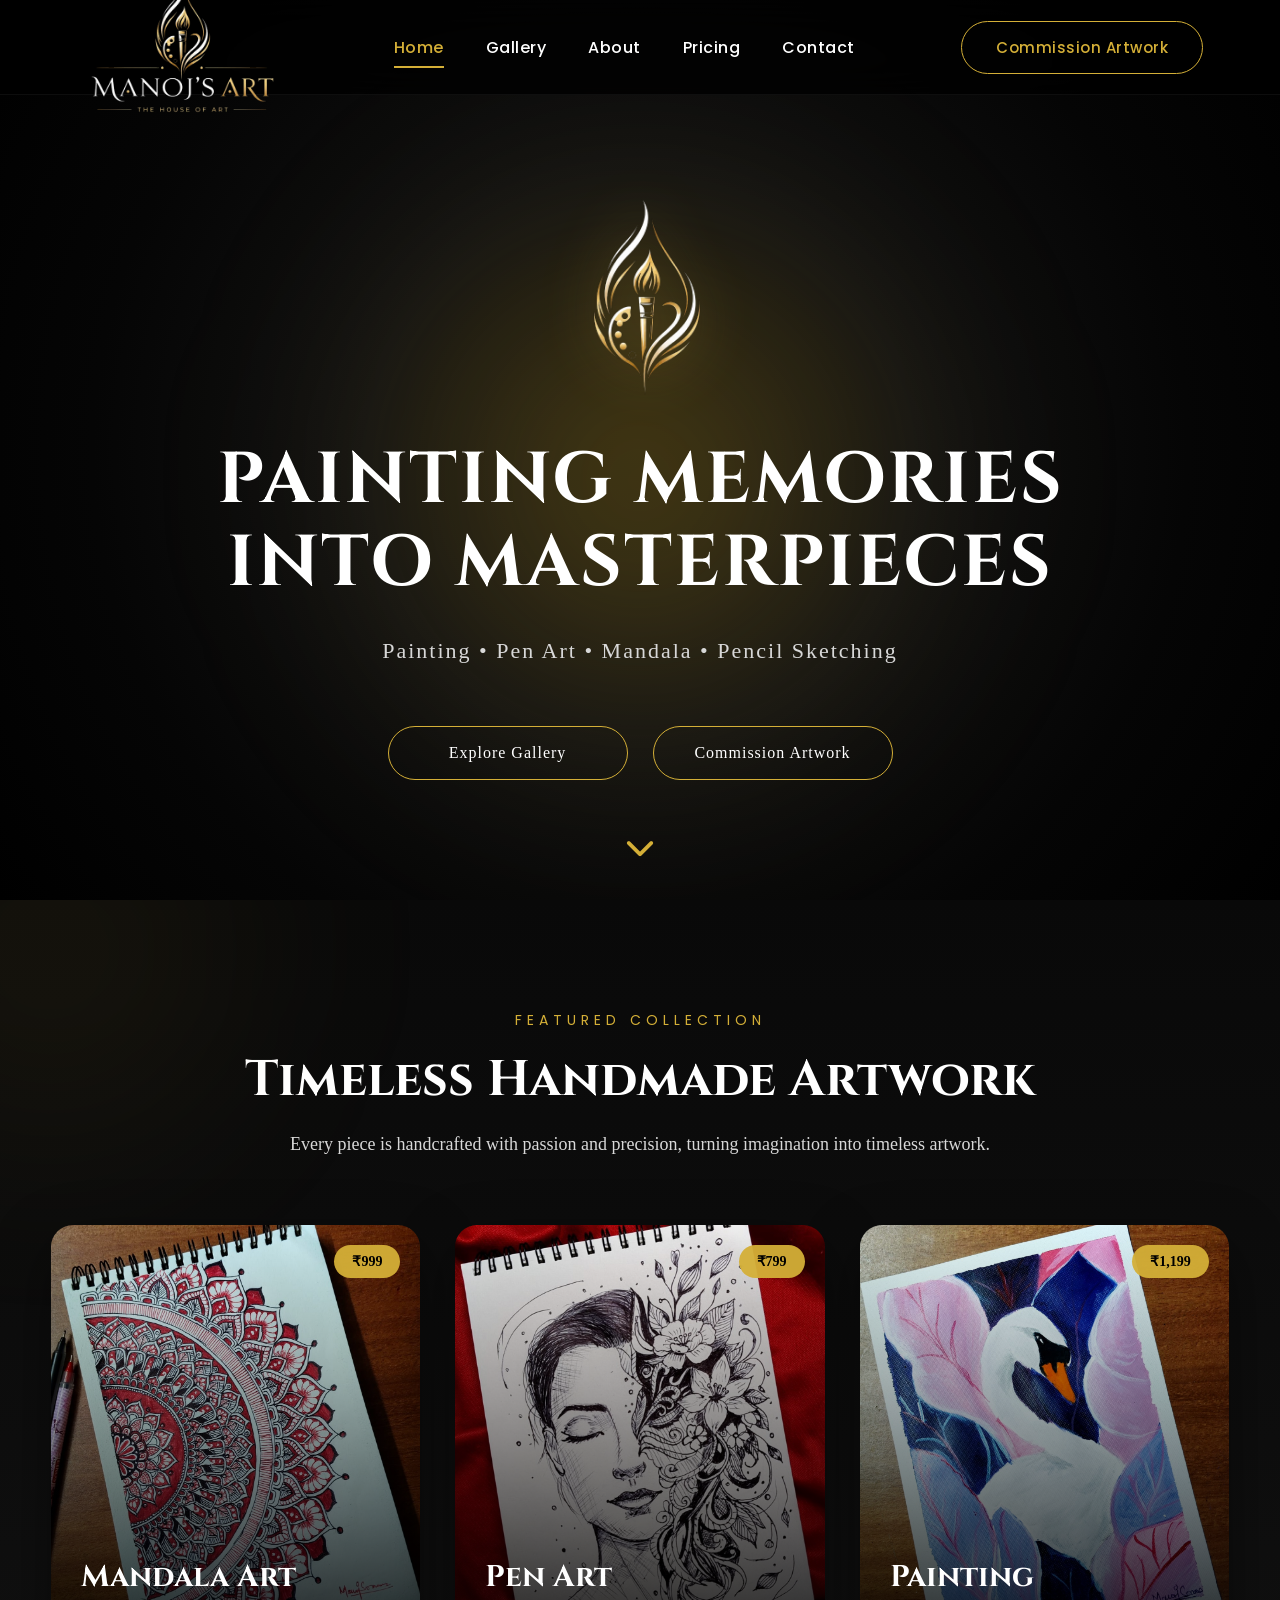
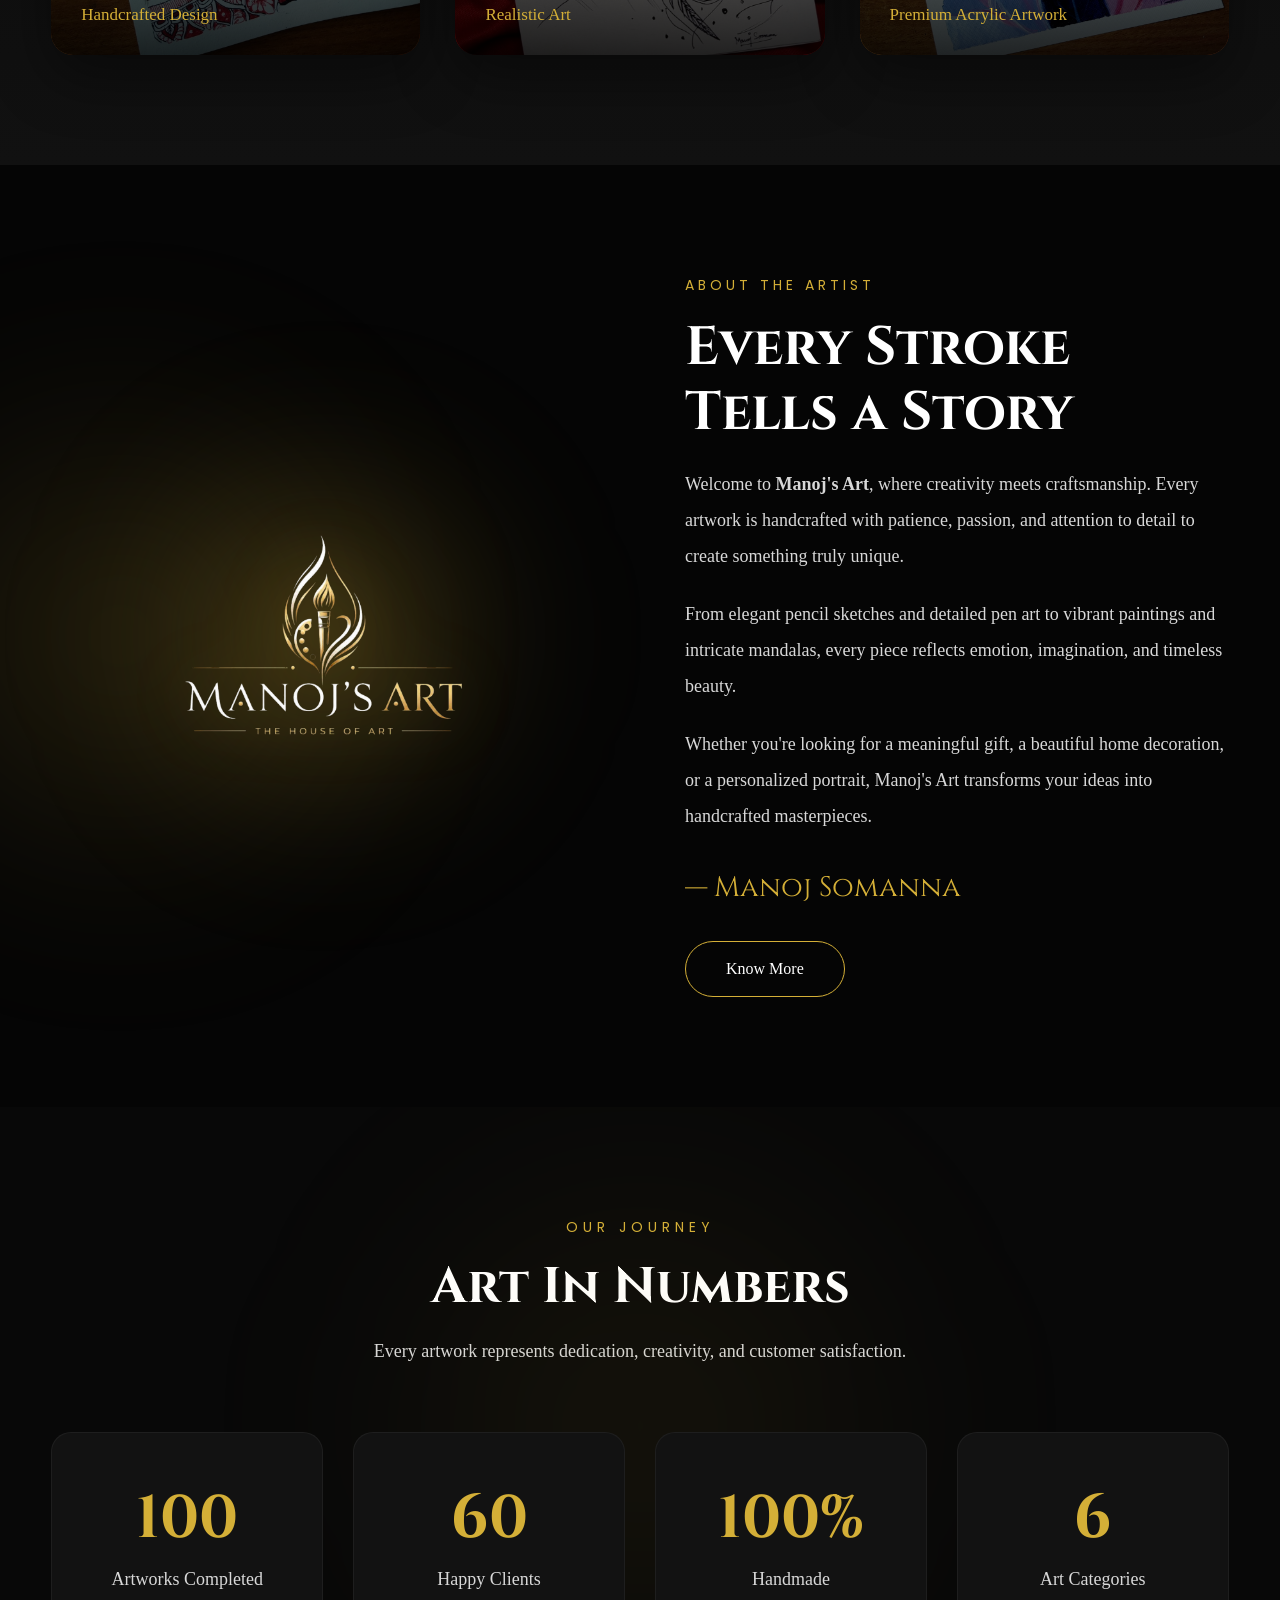
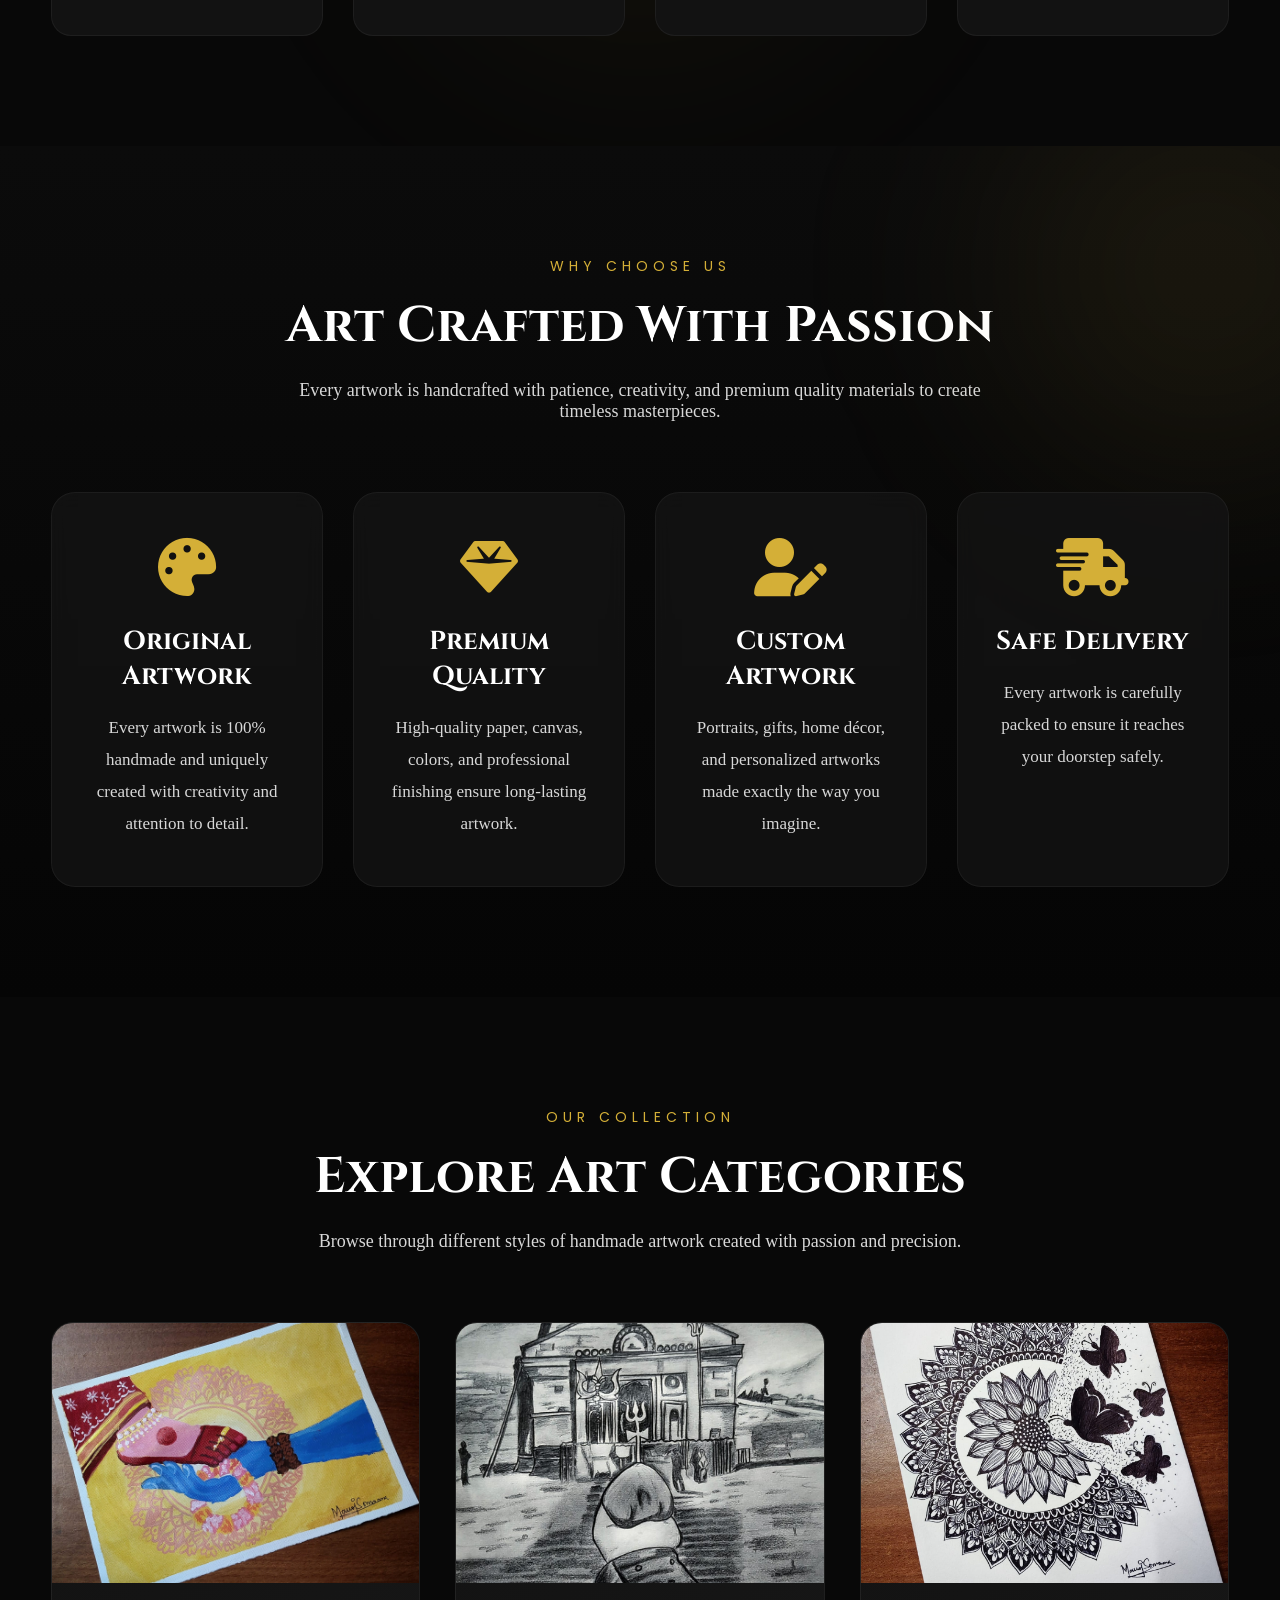
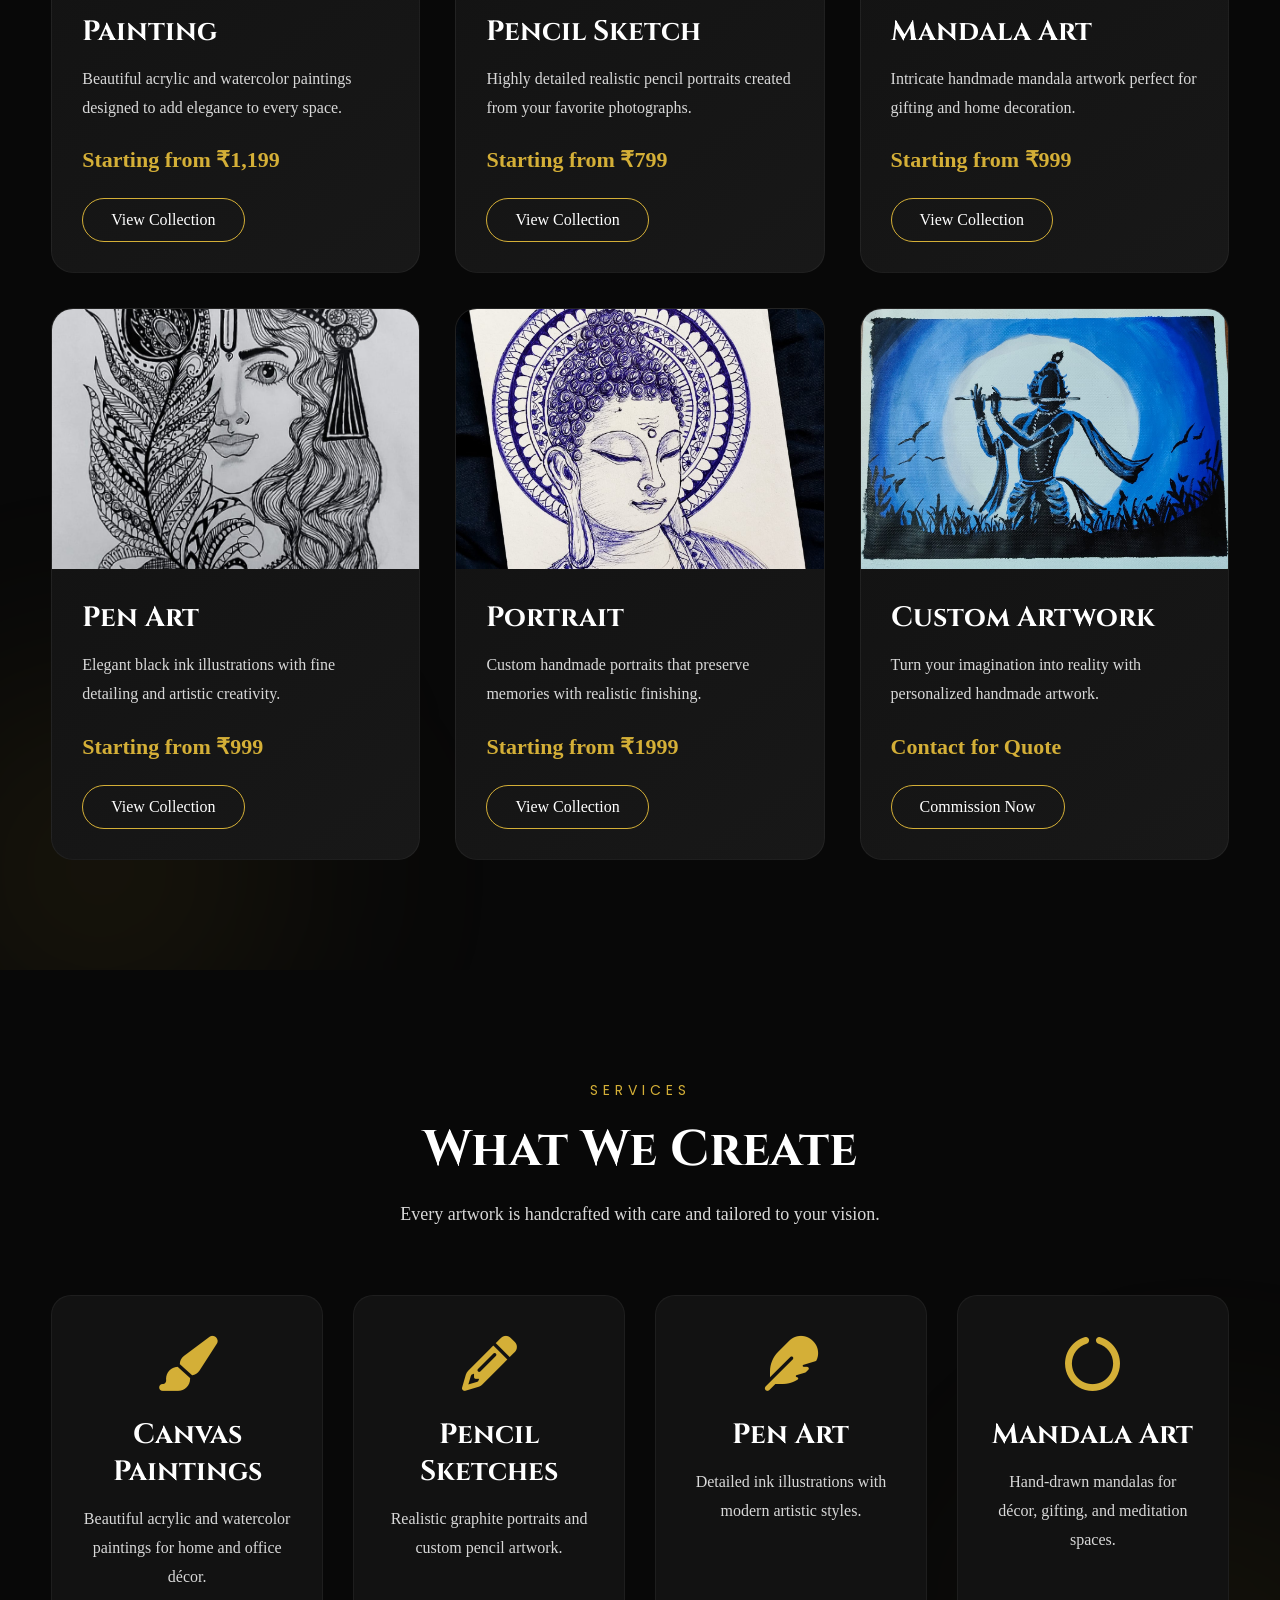
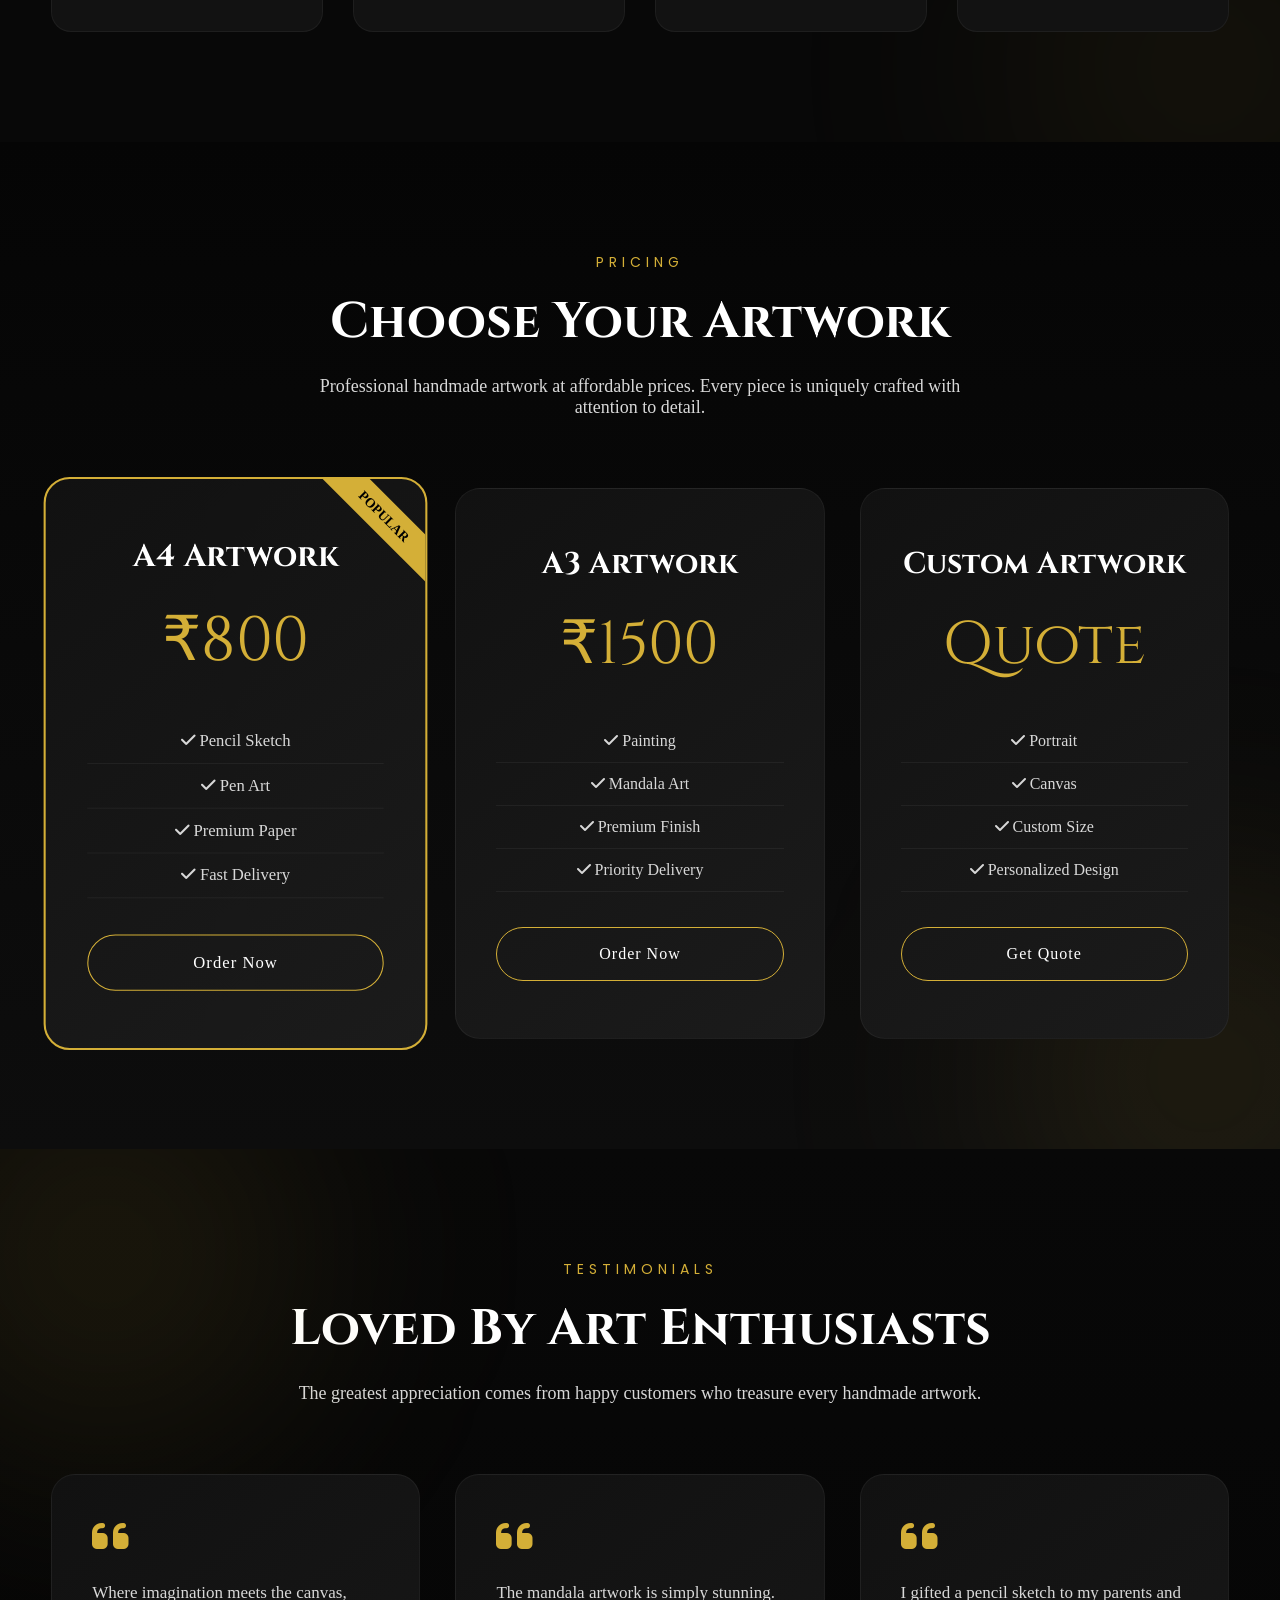
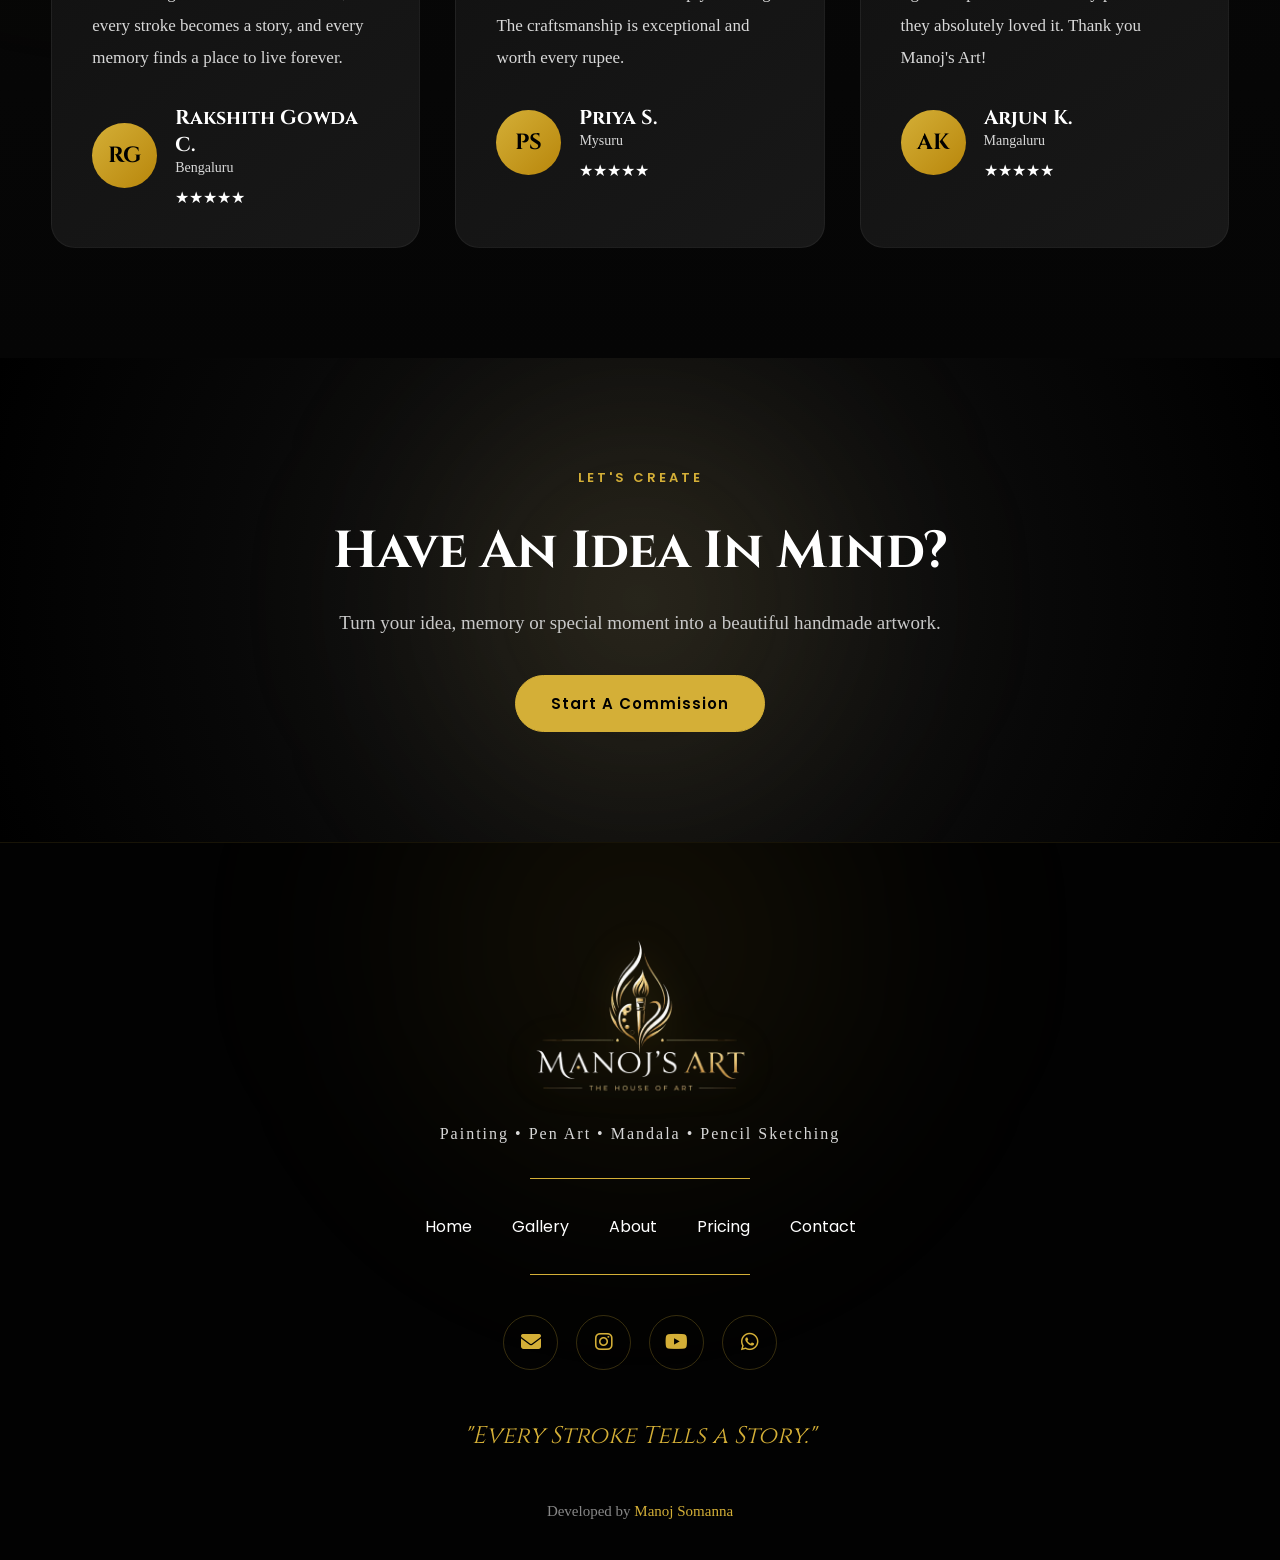
==== commit 99314ec6: "first commit" ====
--- a/index.html
+++ b/index.html
@@ -404,103 +404,92 @@
 
 <section class="statistics reveal">
 
-<div class="container">
-
-<div class="section-title">
-
-<span class="section-subtitle">
-
-OUR JOURNEY
-
-</span>
-
-<h2>
-
-Art In Numbers
-
-</h2>
-
-<p>
-
-Every artwork represents dedication, creativity, and customer satisfaction.
-
-</p>
-
-</div>
-
-<div class="stats-grid">
-
-<div class="stat-box">
-
-<h2 class="counter"
-
-data-target="150">
-
-0
-
-</h2>
-
-<p>
-
-Artworks Completed
-
-</p>
-
-</div>
-
-<div class="stat-box">
-
-<h2 class="counter"
-
-data-target="50">
-
-0
-
-</h2>
-
-<p>
-
-Happy Clients
-
-</p>
-
-</div>
-
-<div class="stat-box">
-
-<h2>
-
-100%
-
-</h2>
-
-<p>
-
-Handmade
-
-</p>
-
-</div>
-
-<div class="stat-box">
-
-<h2>
-
-4+
-
-</h2>
-
-<p>
-
-Art Categories
-
-</p>
-
-</div>
-
-</div>
-
-</div>
+    <div class="container">
+
+        <div class="section-title">
+
+            <span class="section-subtitle">
+                OUR JOURNEY
+            </span>
+
+            <h2>
+                Art In Numbers
+            </h2>
+
+            <p>
+                Every artwork represents dedication,
+                creativity, and customer satisfaction.
+            </p>
+
+        </div>
+
+
+        <div class="stats-grid">
+
+
+            <!-- ARTWORKS -->
+
+            <div class="stat-box">
+
+                <h2 class="counter" data-target="100">
+                    100
+                </h2>
+
+                <p>
+                    Artworks Completed
+                </p>
+
+            </div>
+
+
+            <!-- CLIENTS -->
+
+            <div class="stat-box">
+
+                <h2 class="counter" data-target="60">
+                    60
+                </h2>
+
+                <p>
+                    Happy Clients
+                </p>
+
+            </div>
+
+
+            <!-- HANDMADE -->
+
+            <div class="stat-box">
+
+                <h2>
+                    100%
+                </h2>
+
+                <p>
+                    Handmade
+                </p>
+
+            </div>
+
+
+            <!-- CATEGORIES -->
+
+            <div class="stat-box">
+
+                <h2>
+                    6
+                </h2>
+
+                <p>
+                    Art Categories
+                </p>
+
+            </div>
+
+
+        </div>
+
+    </div>
 
 </section>
 <!--=====================================
--- a/css/style.css
+++ b/css/style.css
@@ -8905,4 +8905,266 @@
 
     }
 
+}
+/*==================================================
+                    CONTACT FAQ
+==================================================*/
+
+.contact-faq {
+    background: #080808;
+}
+
+.contact-faq-container {
+    width: 100%;
+    max-width: 900px;
+    margin: 0 auto;
+}
+
+
+/* FAQ ITEM */
+
+.contact-faq-item {
+    background: #111;
+    border: 1px solid rgba(212, 175, 55, 0.15);
+    border-radius: 15px;
+    margin-bottom: 15px;
+    overflow: hidden;
+    transition: 0.3s ease;
+}
+
+.contact-faq-item:hover {
+    border-color: rgba(212, 175, 55, 0.4);
+}
+
+
+/* QUESTION BUTTON */
+
+.contact-faq-question {
+    width: 100%;
+    min-height: 70px;
+
+    padding: 20px 25px;
+
+    display: flex;
+    align-items: center;
+    justify-content: space-between;
+
+    gap: 20px;
+
+    background: #111;
+    color: #fff;
+
+    border: none;
+    outline: none;
+
+    text-align: left;
+
+    font-family: "Cinzel", serif;
+    font-size: 17px;
+
+    cursor: pointer;
+
+    transition: 0.3s ease;
+}
+
+.contact-faq-question:hover {
+    color: #D4AF37;
+}
+
+
+/* QUESTION TEXT */
+
+.contact-faq-question span {
+    flex: 1;
+}
+
+
+/* PLUS ICON */
+
+.contact-faq-question i {
+    flex-shrink: 0;
+
+    color: #D4AF37;
+
+    font-size: 18px;
+
+    transition: transform 0.3s ease;
+}
+
+
+/* ANSWER */
+
+.contact-faq-answer {
+    display: none;
+
+    background: #111;
+
+    padding: 0 25px 25px;
+}
+
+
+/* ANSWER TEXT */
+
+.contact-faq-answer p {
+    margin: 0;
+
+    color: #aaa;
+
+    font-family: "Poppins", sans-serif;
+
+    font-size: 14px;
+
+    line-height: 1.8;
+}
+
+
+/* ACTIVE ANSWER */
+
+.contact-faq-item.active .contact-faq-answer {
+    display: block;
+}
+
+
+/* ROTATE PLUS TO X */
+
+.contact-faq-item.active
+.contact-faq-question i {
+    transform: rotate(45deg);
+}
+
+
+/* ACTIVE ITEM */
+
+.contact-faq-item.active {
+    border-color: rgba(212, 175, 55, 0.4);
+}
+
+
+/*==================================================
+                    MOBILE
+==================================================*/
+
+@media (max-width: 768px) {
+
+    .contact-faq-question {
+        min-height: 65px;
+
+        padding: 18px;
+
+        font-size: 15px;
+    }
+
+    .contact-faq-answer {
+        padding: 0 18px 20px;
+    }
+
+    .contact-faq-answer p {
+        font-size: 13px;
+
+        line-height: 1.7;
+    }
+
+}
+
+
+@media (max-width: 480px) {
+
+    .contact-faq-question {
+        font-size: 14px;
+
+        gap: 12px;
+    }
+
+    .contact-faq-question i {
+        font-size: 16px;
+    }
+
+}
+/*========================================
+            BACK TO TOP
+========================================*/
+
+#topBtn {
+
+    position: fixed;
+
+    right: 25px;
+
+    bottom: 25px;
+
+    width: 50px;
+
+    height: 50px;
+
+    display: flex;
+
+    align-items: center;
+
+    justify-content: center;
+
+    background: #D4AF37;
+
+    color: #000;
+
+    border-radius: 50%;
+
+    text-decoration: none;
+
+    font-size: 18px;
+
+    z-index: 99999;
+
+    opacity: 0;
+
+    visibility: hidden;
+
+    transform: translateY(20px);
+
+    transition:
+        opacity .3s ease,
+        visibility .3s ease,
+        transform .3s ease;
+
+    box-shadow:
+        0 8px 25px rgba(212,175,55,.25);
+
+}
+
+#topBtn.show {
+
+    opacity: 1;
+
+    visibility: visible;
+
+    transform: translateY(0);
+
+}
+
+#topBtn:hover {
+
+    background: #fff;
+
+    color: #000;
+
+    transform: translateY(-5px);
+
+}
+
+
+@media (max-width: 768px) {
+
+    #topBtn {
+
+        width: 45px;
+
+        height: 45px;
+
+        right: 18px;
+
+        bottom: 18px;
+
+        font-size: 16px;
+
+    }
+
 }
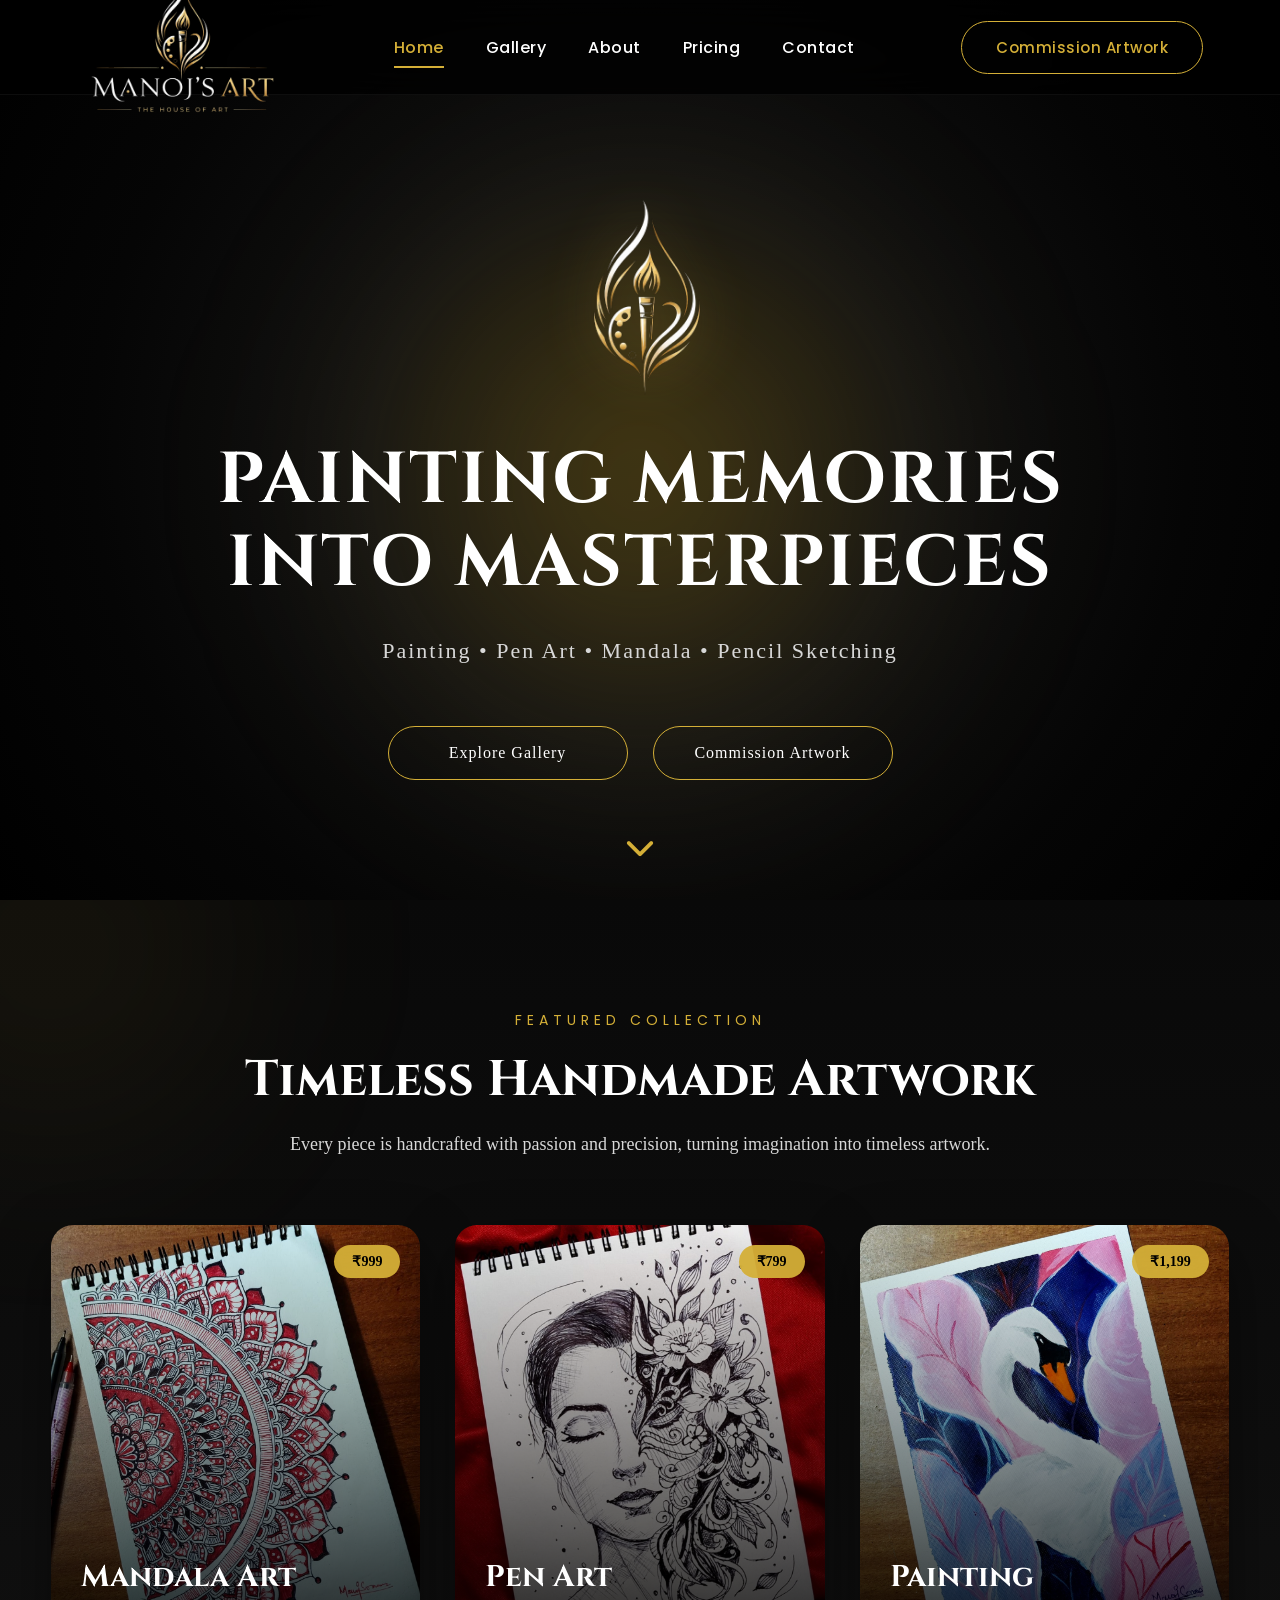
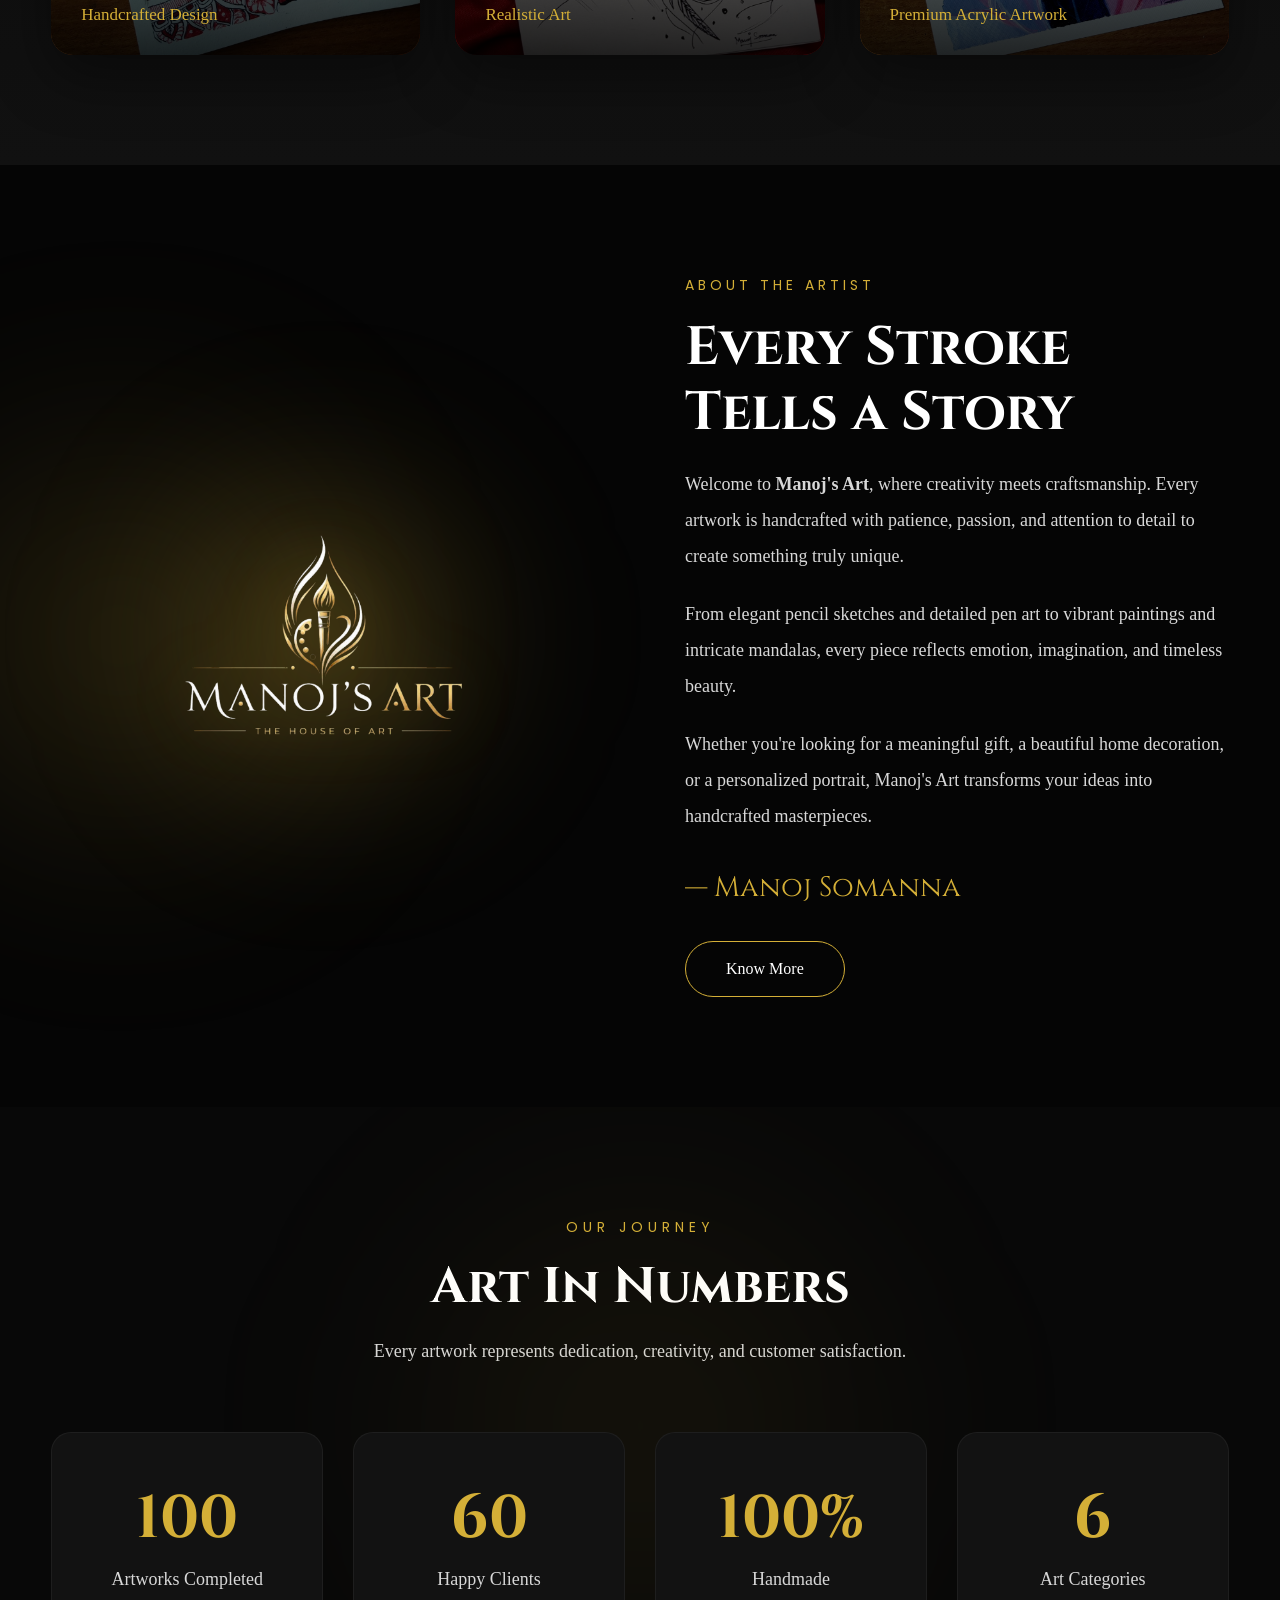
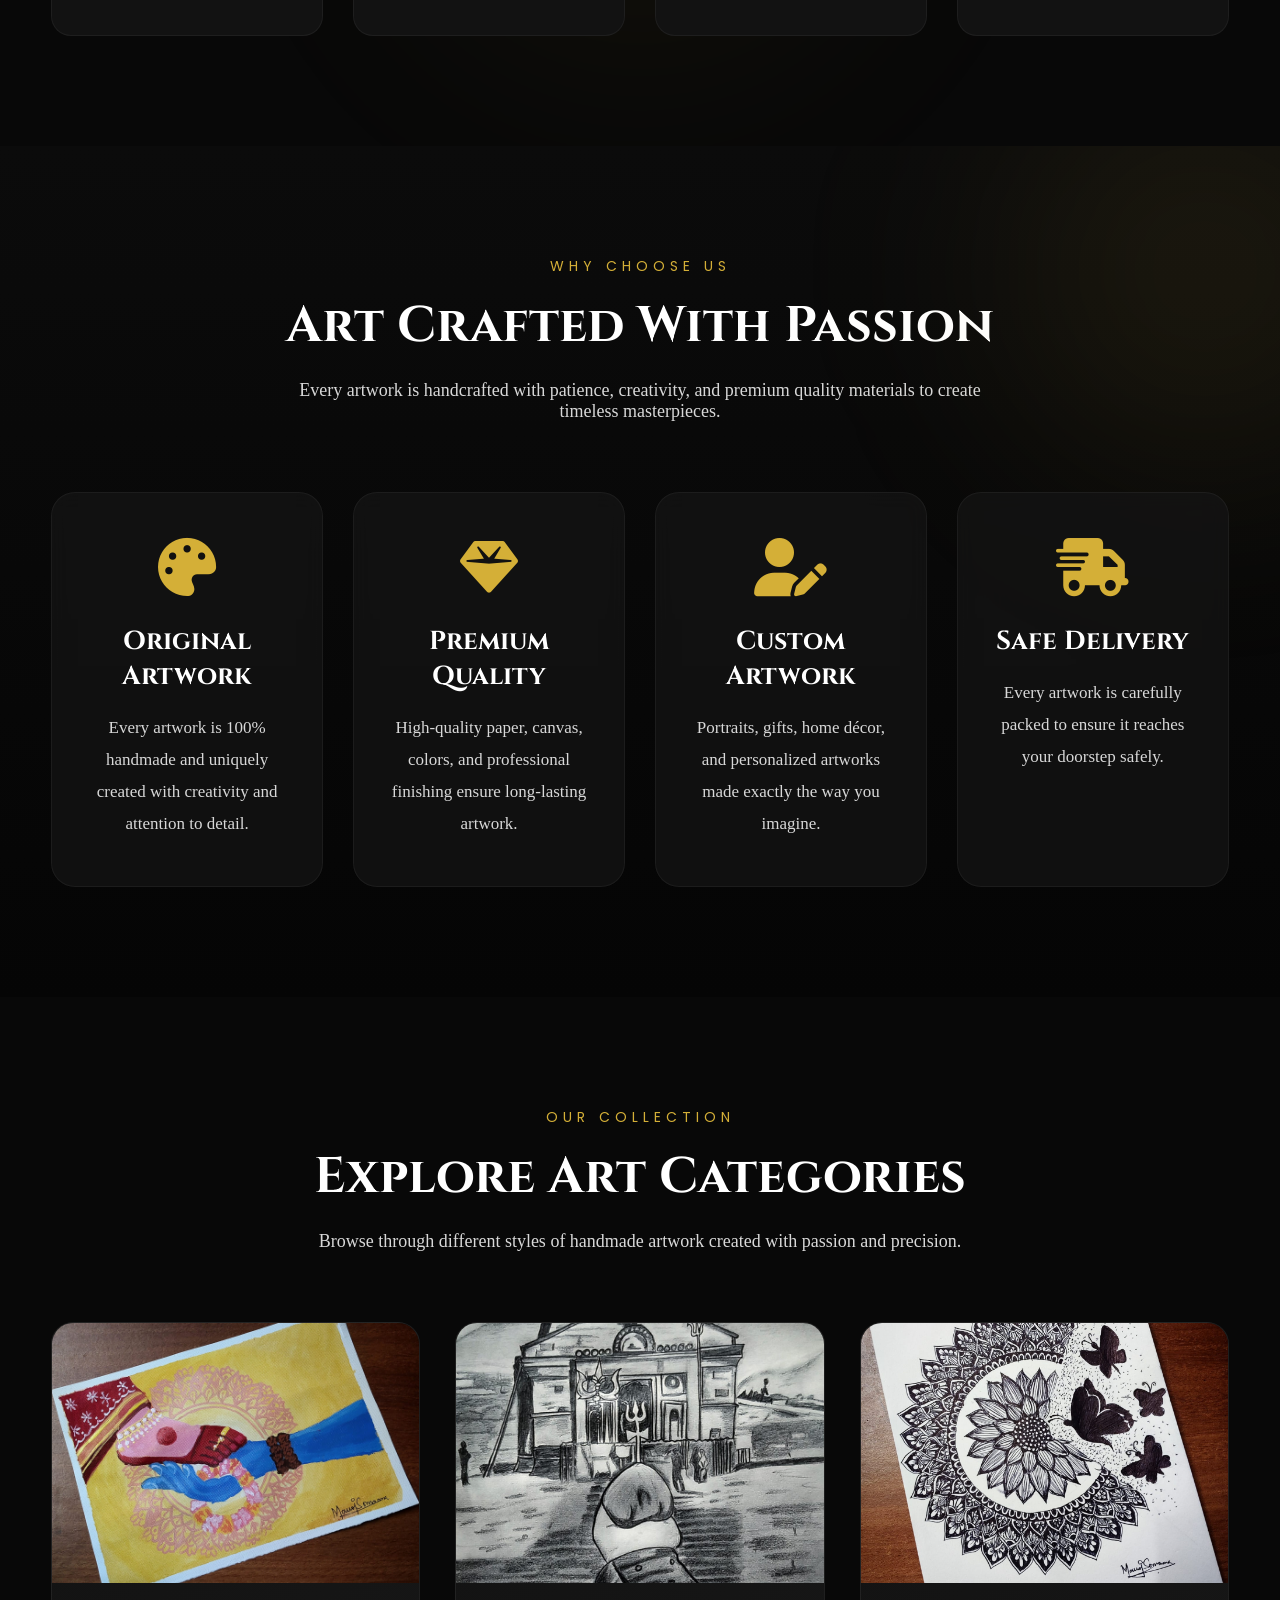
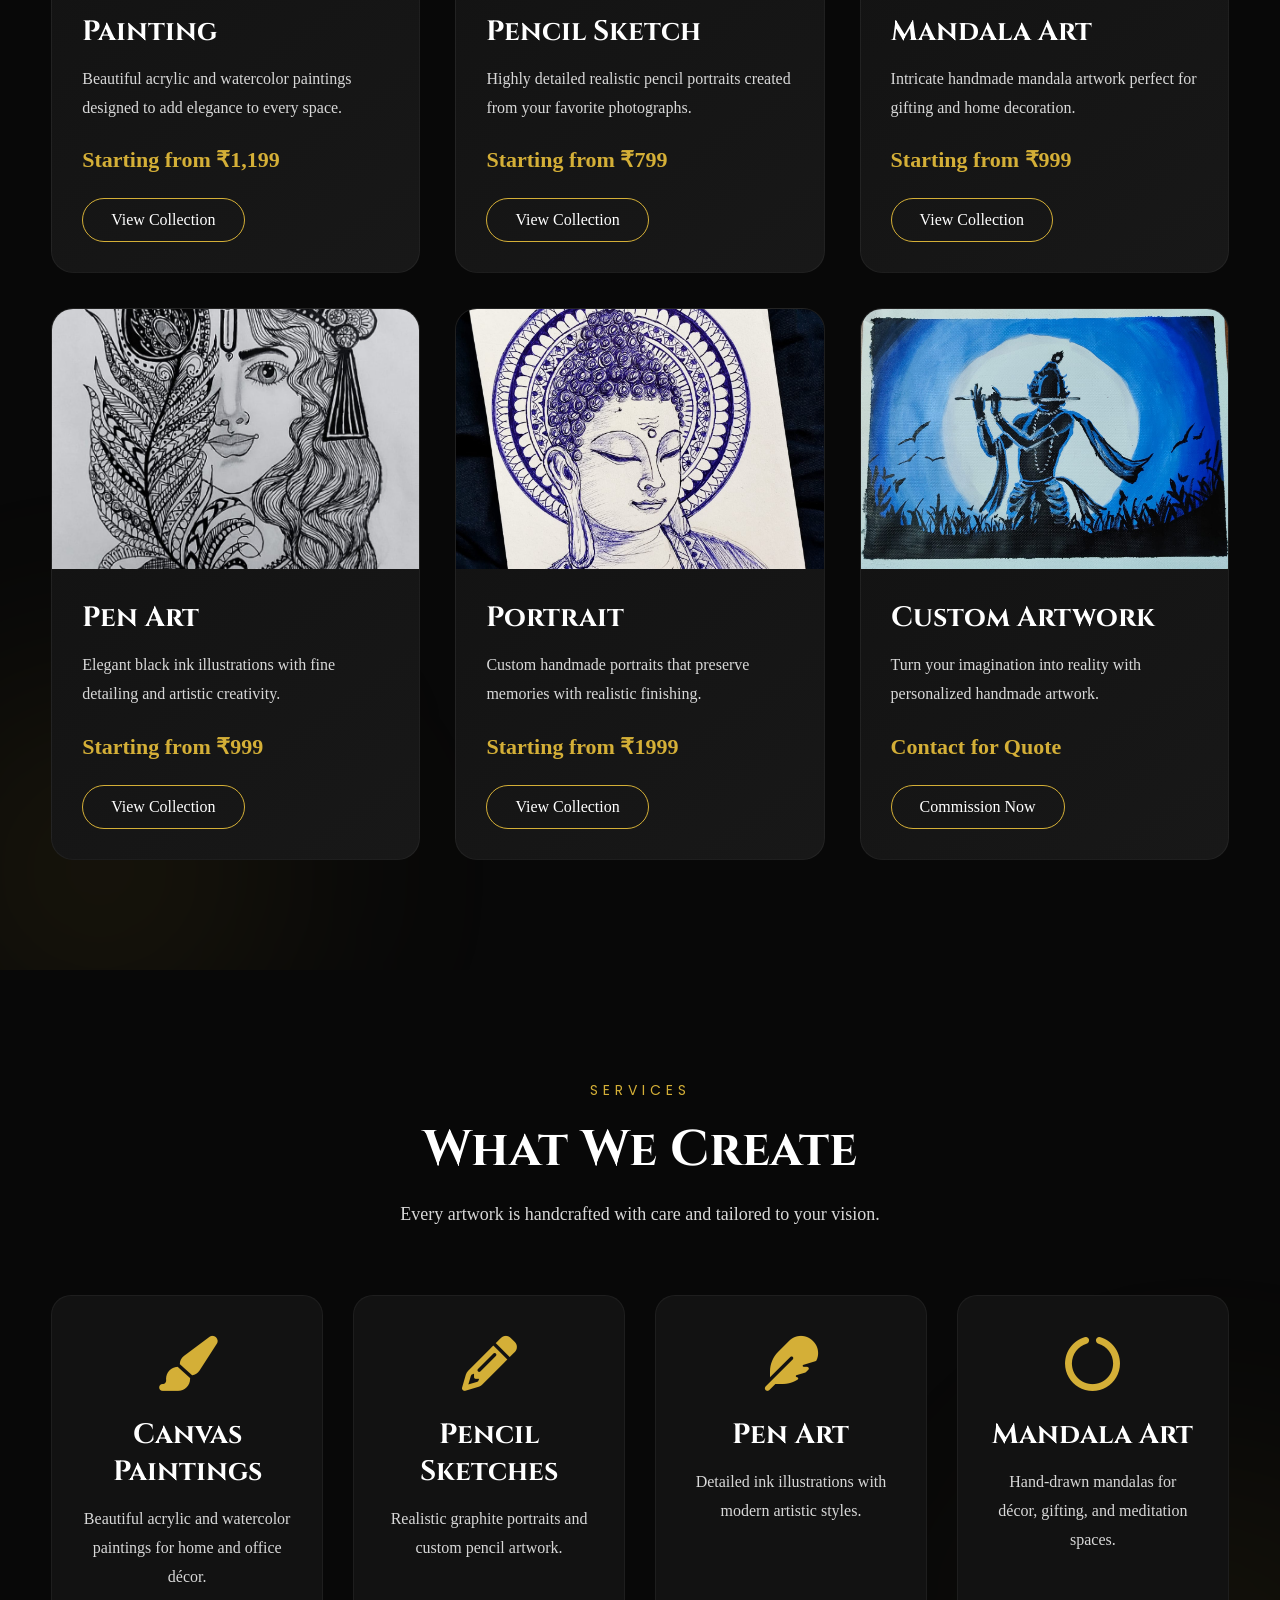
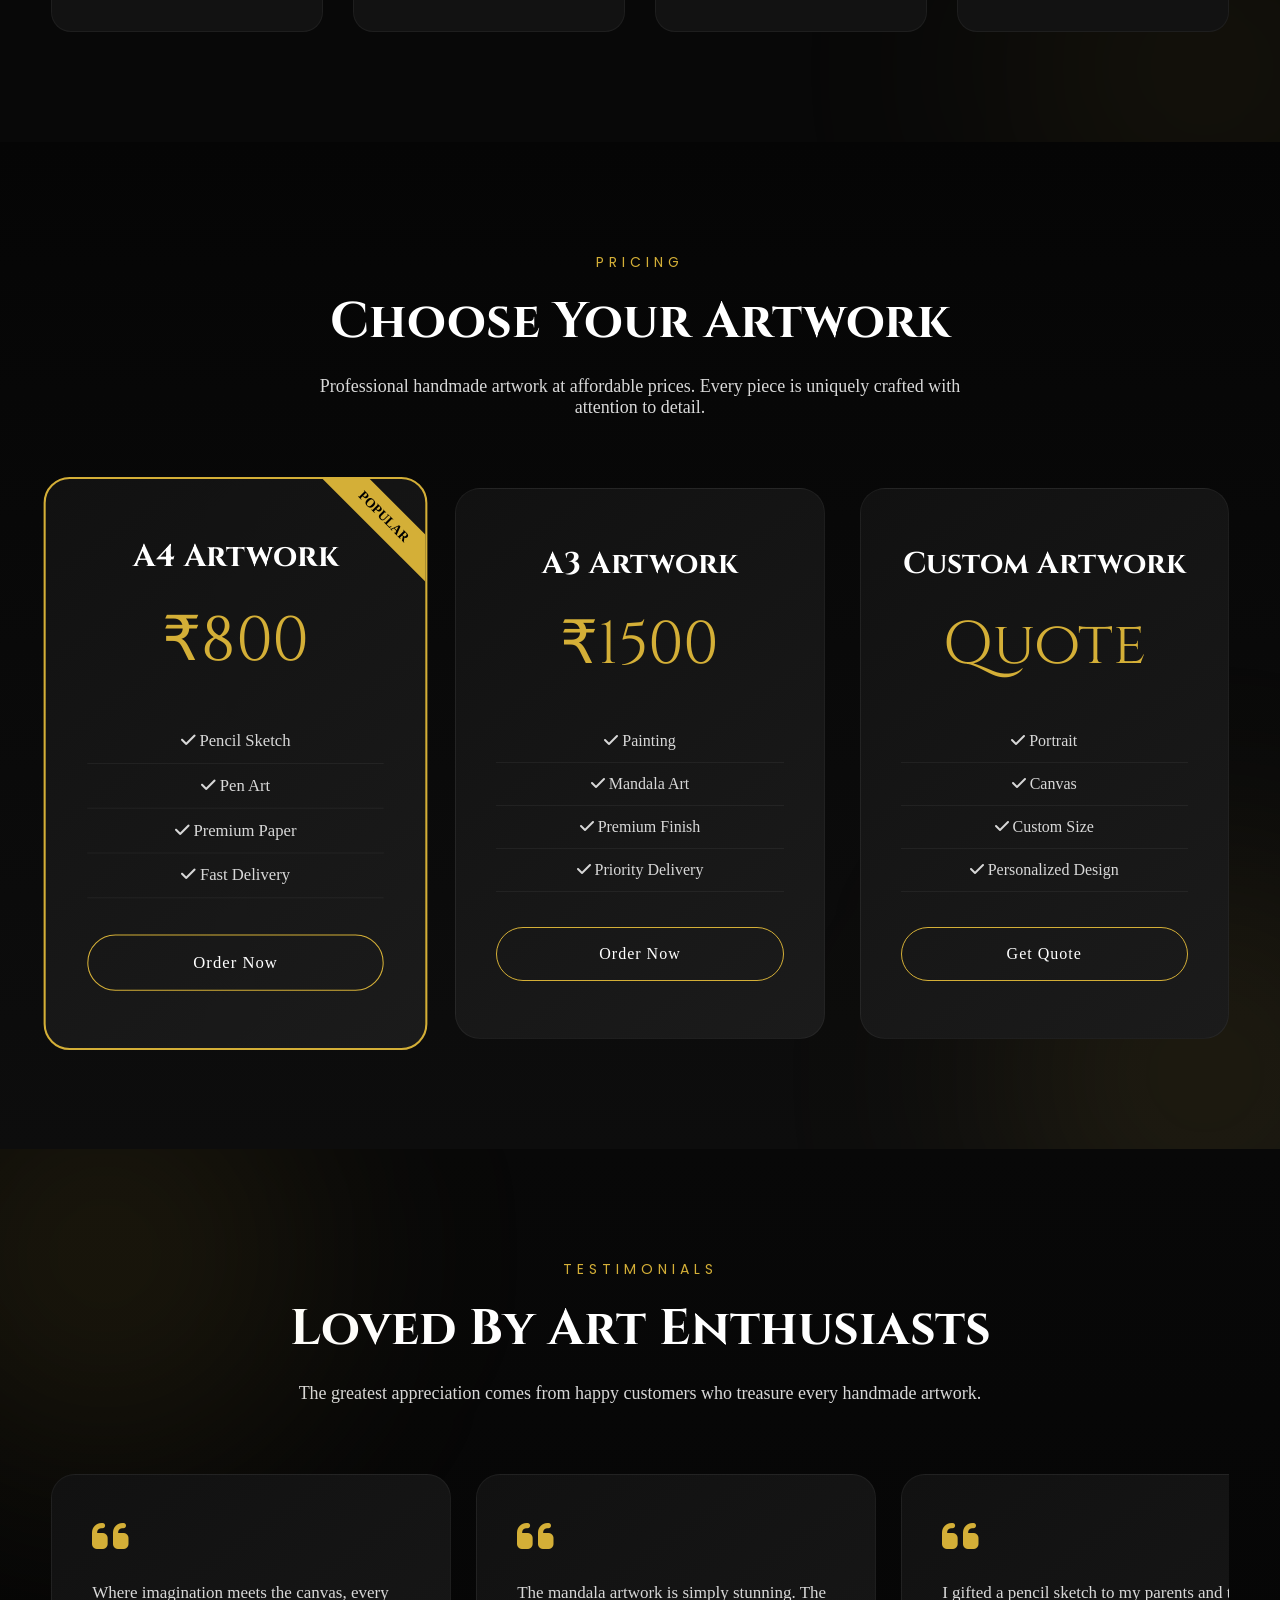
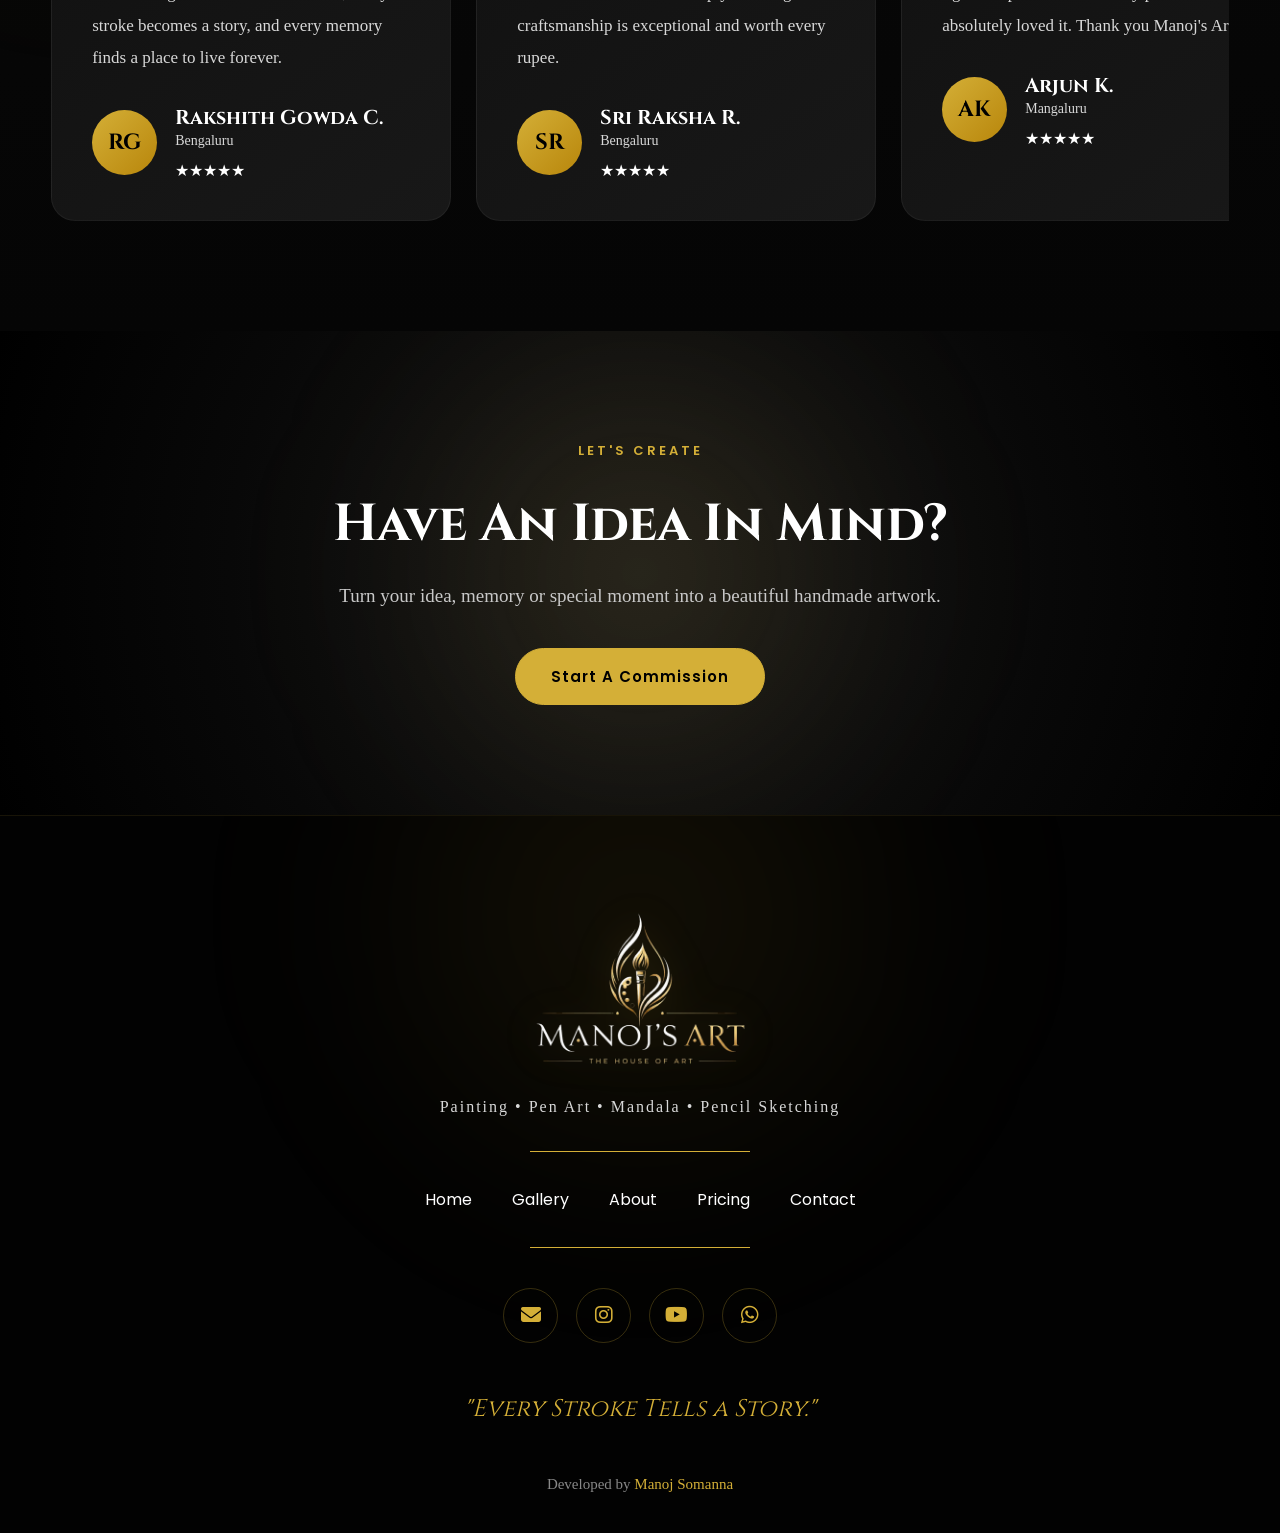
==== commit 226cc369: "first commit" ====
--- a/index.html
+++ b/index.html
@@ -1141,180 +1141,347 @@
 
 <section class="testimonials reveal">
 
-<div class="container">
-
-<div class="section-title">
-
-<span class="section-subtitle">
-
-TESTIMONIALS
-
-</span>
-
-<h2>
-
-Loved By Art Enthusiasts
-
-</h2>
-
-<p>
-
-The greatest appreciation comes from happy customers who treasure every handmade artwork.
-
-</p>
-
-</div>
-
-<div class="testimonial-grid">
-
-
-
-<!-- Testimonial 1 -->
-
-<div class="testimonial-card">
-
-<i class="fas fa-quote-left"></i>
-
-<p>
-
-Where imagination meets the canvas, every stroke becomes a story, and every memory finds a place to live forever.
-</p>
-
-<div class="client">
-
-<div class="client-img">
-
-RG
-
-</div>
-
-<div class="client-info">
-
-<h4>
-
-Rakshith Gowda C.
-
-</h4>
-
-<span>
-
-Bengaluru
-
-</span>
-
-<div class="stars">
-
-★★★★★
-
-</div>
-
-</div>
-
-</div>
-
-</div>
-
-
-
-<!-- Testimonial 2 -->
-
-<div class="testimonial-card">
-
-<i class="fas fa-quote-left"></i>
-
-<p>
-
-The mandala artwork is simply stunning. The craftsmanship is exceptional and worth every rupee.
-
-</p>
-
-<div class="client">
-
-<div class="client-img">
-
-PS
-
-</div>
-
-<div class="client-info">
-
-<h4>
-
-Priya S.
-
-</h4>
-
-<span>
-
-Mysuru
-
-</span>
-
-<div class="stars">
-
-★★★★★
-
-</div>
-
-</div>
-
-</div>
-
-</div>
-
-
-
-<!-- Testimonial 3 -->
-
-<div class="testimonial-card">
-
-<i class="fas fa-quote-left"></i>
-
-<p>
-
-I gifted a pencil sketch to my parents and they absolutely loved it. Thank you Manoj's Art!
-
-</p>
-
-<div class="client">
-
-<div class="client-img">
-
-AK
-
-</div>
-
-<div class="client-info">
-
-<h4>
-
-Arjun K.
-
-</h4>
-
-<span>
-
-Mangaluru
-
-</span>
-
-<div class="stars">
-
-★★★★★
-
-</div>
-
-</div>
-
-</div>
-
-</div>
-
-</div>
-
-</div>
+    <div class="container">
+
+        <div class="section-title">
+
+            <span class="section-subtitle">
+                TESTIMONIALS
+            </span>
+
+            <h2>
+                Loved By Art Enthusiasts
+            </h2>
+
+            <p>
+                The greatest appreciation comes from happy
+                customers who treasure every handmade artwork.
+            </p>
+
+        </div>
+
+
+        <!-- TESTIMONIAL SLIDER -->
+
+        <div class="testimonial-slider">
+
+            <div class="testimonial-track">
+
+
+                <!-- TESTIMONIAL 1 -->
+
+                <div class="testimonial-card">
+
+                    <i class="fas fa-quote-left"></i>
+
+                    <p>
+                        Where imagination meets the canvas,
+                        every stroke becomes a story, and every
+                        memory finds a place to live forever.
+                    </p>
+
+                    <div class="client">
+
+                        <div class="client-img">
+                            RG
+                        </div>
+
+                        <div class="client-info">
+
+                            <h4>
+                                Rakshith Gowda C.
+                            </h4>
+
+                            <span>
+                                Bengaluru
+                            </span>
+
+                            <div class="stars">
+                                ★★★★★
+                            </div>
+
+                        </div>
+
+                    </div>
+
+                </div>
+
+
+                <!-- TESTIMONIAL 2 -->
+
+                <div class="testimonial-card">
+
+                    <i class="fas fa-quote-left"></i>
+
+                    <p>
+                        The mandala artwork is simply stunning.
+                        The craftsmanship is exceptional and
+                        worth every rupee.
+                    </p>
+
+                    <div class="client">
+
+                        <div class="client-img">
+                            SR
+                        </div>
+
+                        <div class="client-info">
+
+                            <h4>
+                                Sri Raksha R.
+                            </h4>
+
+                            <span>
+                                Bengaluru
+                            </span>
+
+                            <div class="stars">
+                                ★★★★★
+                            </div>
+
+                        </div>
+
+                    </div>
+
+                </div>
+
+
+                <!-- TESTIMONIAL 3 -->
+
+                <div class="testimonial-card">
+
+                    <i class="fas fa-quote-left"></i>
+
+                    <p>
+                        I gifted a pencil sketch to my parents
+                        and they absolutely loved it.
+                        Thank you Manoj's Art!
+                    </p>
+
+                    <div class="client">
+
+                        <div class="client-img">
+                            AK
+                        </div>
+
+                        <div class="client-info">
+
+                            <h4>
+                                Arjun K.
+                            </h4>
+
+                            <span>
+                                Mangaluru
+                            </span>
+
+                            <div class="stars">
+                                ★★★★★
+                            </div>
+
+                        </div>
+
+                    </div>
+
+                </div>
+
+
+                <!-- TESTIMONIAL 4 -->
+
+                <div class="testimonial-card">
+
+                    <i class="fas fa-quote-left"></i>
+
+                    <p>
+                        Beautifully crafted artwork with
+                        incredible attention to detail.
+                        The final result exceeded my expectations.
+                    </p>
+
+                    <div class="client">
+
+                        <div class="client-img">
+                            SN
+                        </div>
+
+                        <div class="client-info">
+
+                            <h4>
+                                Sneha N.
+                            </h4>
+
+                            <span>
+                                Bengaluru
+                            </span>
+
+                            <div class="stars">
+                                ★★★★★
+                            </div>
+
+                        </div>
+
+                    </div>
+
+                </div>
+
+
+                <!-- DUPLICATE FOR CONTINUOUS LOOP -->
+
+                <div class="testimonial-card">
+
+                    <i class="fas fa-quote-left"></i>
+
+                    <p>
+                        Where imagination meets the canvas,
+                        every stroke becomes a story, and every
+                        memory finds a place to live forever.
+                    </p>
+
+                    <div class="client">
+
+                        <div class="client-img">
+                            RG
+                        </div>
+
+                        <div class="client-info">
+
+                            <h4>
+                                Rakshith Gowda C.
+                            </h4>
+
+                            <span>
+                                Bengaluru
+                            </span>
+
+                            <div class="stars">
+                                ★★★★★
+                            </div>
+
+                        </div>
+
+                    </div>
+
+                </div>
+
+
+                <div class="testimonial-card">
+
+                    <i class="fas fa-quote-left"></i>
+
+                    <p>
+                        The mandala artwork is simply stunning.
+                        The craftsmanship is exceptional and
+                        worth every rupee.
+                    </p>
+
+                    <div class="client">
+
+                        <div class="client-img">
+                            PS
+                        </div>
+
+                        <div class="client-info">
+
+                            <h4>
+                                Priya S.
+                            </h4>
+
+                            <span>
+                                Mysuru
+                            </span>
+
+                            <div class="stars">
+                                ★★★★★
+                            </div>
+
+                        </div>
+
+                    </div>
+
+                </div>
+
+
+                <div class="testimonial-card">
+
+                    <i class="fas fa-quote-left"></i>
+
+                    <p>
+                        I gifted a pencil sketch to my parents
+                        and they absolutely loved it.
+                        Thank you Manoj's Art!
+                    </p>
+
+                    <div class="client">
+
+                        <div class="client-img">
+                            AK
+                        </div>
+
+                        <div class="client-info">
+
+                            <h4>
+                                Arjun K.
+                            </h4>
+
+                            <span>
+                                Mangaluru
+                            </span>
+
+                            <div class="stars">
+                                ★★★★★
+                            </div>
+
+                        </div>
+
+                    </div>
+
+                </div>
+
+
+                <div class="testimonial-card">
+
+                    <i class="fas fa-quote-left"></i>
+
+                    <p>
+                        Beautifully crafted artwork with
+                        incredible attention to detail.
+                        The final result exceeded my expectations.
+                    </p>
+
+                    <div class="client">
+
+                        <div class="client-img">
+                            SN
+                        </div>
+
+                        <div class="client-info">
+
+                            <h4>
+                                Sneha N.
+                            </h4>
+
+                            <span>
+                                Bengaluru
+                            </span>
+
+                            <div class="stars">
+                                ★★★★★
+                            </div>
+
+                        </div>
+
+                    </div>
+
+                </div>
+
+
+            </div>
+
+        </div>
+
+    </div>
 
 </section>
+
 <section class="home-contact-cta" id="contact">
 
     <div class="home-contact-content">
--- a/css/style.css
+++ b/css/style.css
@@ -9167,4 +9167,303 @@
 
     }
 
+}
+/*==================================================
+                TESTIMONIAL SLIDER
+==================================================*/
+
+.testimonial-slider {
+
+    width: 100%;
+
+    overflow: hidden;
+
+    position: relative;
+
+}
+
+
+.testimonial-track {
+
+    display: flex;
+
+    gap: 25px;
+
+    transition: transform .6s ease;
+
+}
+
+
+.testimonial-card {
+
+    flex: 0 0 calc(33.333% - 17px);
+
+    min-width: 0;
+
+}
+
+
+/*==================================================
+                TESTIMONIAL DOTS
+==================================================*/
+
+.testimonial-dots {
+
+    display: flex;
+
+    justify-content: center;
+
+    align-items: center;
+
+    gap: 10px;
+
+    margin-top: 35px;
+
+}
+
+
+.testimonial-dot {
+
+    width: 9px;
+
+    height: 9px;
+
+    padding: 0;
+
+    border: none;
+
+    border-radius: 50%;
+
+    background: #555;
+
+    cursor: pointer;
+
+    transition: .3s ease;
+
+}
+
+
+.testimonial-dot.active {
+
+    width: 28px;
+
+    border-radius: 10px;
+
+    background: #D4AF37;
+
+}
+
+
+/*==================================================
+                    TABLET
+==================================================*/
+
+@media (max-width:1024px) {
+
+    .testimonial-card {
+
+        flex: 0 0 calc(50% - 13px);
+
+    }
+
+}
+
+
+/*==================================================
+                    MOBILE
+==================================================*/
+
+@media (max-width:768px) {
+
+    .testimonial-track {
+
+        gap: 15px;
+
+    }
+
+    .testimonial-card {
+
+        flex: 0 0 100%;
+
+    }
+
+    .testimonial-dots {
+
+        margin-top: 25px;
+
+    }
+
+}/*==================================================
+            TESTIMONIAL AUTO SLIDER
+==================================================*/
+
+.testimonial-slider {
+
+    width: 100%;
+
+    overflow: hidden;
+
+    position: relative;
+
+}
+
+
+/*==================================================
+            TESTIMONIAL TRACK
+==================================================*/
+
+.testimonial-track {
+
+    display: flex;
+
+    width: max-content;
+
+    gap: 25px;
+
+    animation:
+        testimonialScroll 25s linear infinite;
+
+}
+
+
+/*==================================================
+            TESTIMONIAL CARD
+==================================================*/
+
+.testimonial-track .testimonial-card {
+
+    flex: 0 0 400px;
+
+    width: 400px;
+
+    min-width: 400px;
+
+}
+
+
+/*==================================================
+            AUTOMATIC MOVEMENT
+==================================================*/
+
+@keyframes testimonialScroll {
+
+    from {
+
+        transform: translateX(0);
+
+    }
+
+    to {
+
+        transform: translateX(
+            calc(-50% - 12.5px)
+        );
+
+    }
+
+}
+
+
+/*==================================================
+            PAUSE ON HOVER
+==================================================*/
+
+.testimonial-slider:hover
+.testimonial-track {
+
+    animation-play-state: paused;
+
+}
+
+
+/*==================================================
+            TABLET
+==================================================*/
+
+@media (max-width: 1024px) {
+
+    .testimonial-track {
+
+        gap: 20px;
+
+        animation-duration: 22s;
+
+    }
+
+
+    .testimonial-track .testimonial-card {
+
+        flex: 0 0 360px;
+
+        width: 360px;
+
+        min-width: 360px;
+
+    }
+
+}
+
+
+/*==================================================
+            MOBILE
+==================================================*/
+
+@media (max-width: 768px) {
+
+    .testimonial-slider {
+
+        width: 100%;
+
+        overflow: hidden;
+
+    }
+
+
+    .testimonial-track {
+
+        gap: 15px;
+
+        animation-duration: 20s;
+
+    }
+
+
+    .testimonial-track .testimonial-card {
+
+        flex: 0 0 320px;
+
+        width: 320px;
+
+        min-width: 320px;
+
+    }
+
+}
+
+
+/*==================================================
+            SMALL MOBILE
+==================================================*/
+
+@media (max-width: 480px) {
+
+    .testimonial-track {
+
+        gap: 15px;
+
+        animation-duration: 18s;
+
+    }
+
+
+    .testimonial-track .testimonial-card {
+
+        flex: 0 0 300px;
+
+        width: 300px;
+
+        min-width: 300px;
+
+    }
+
 }
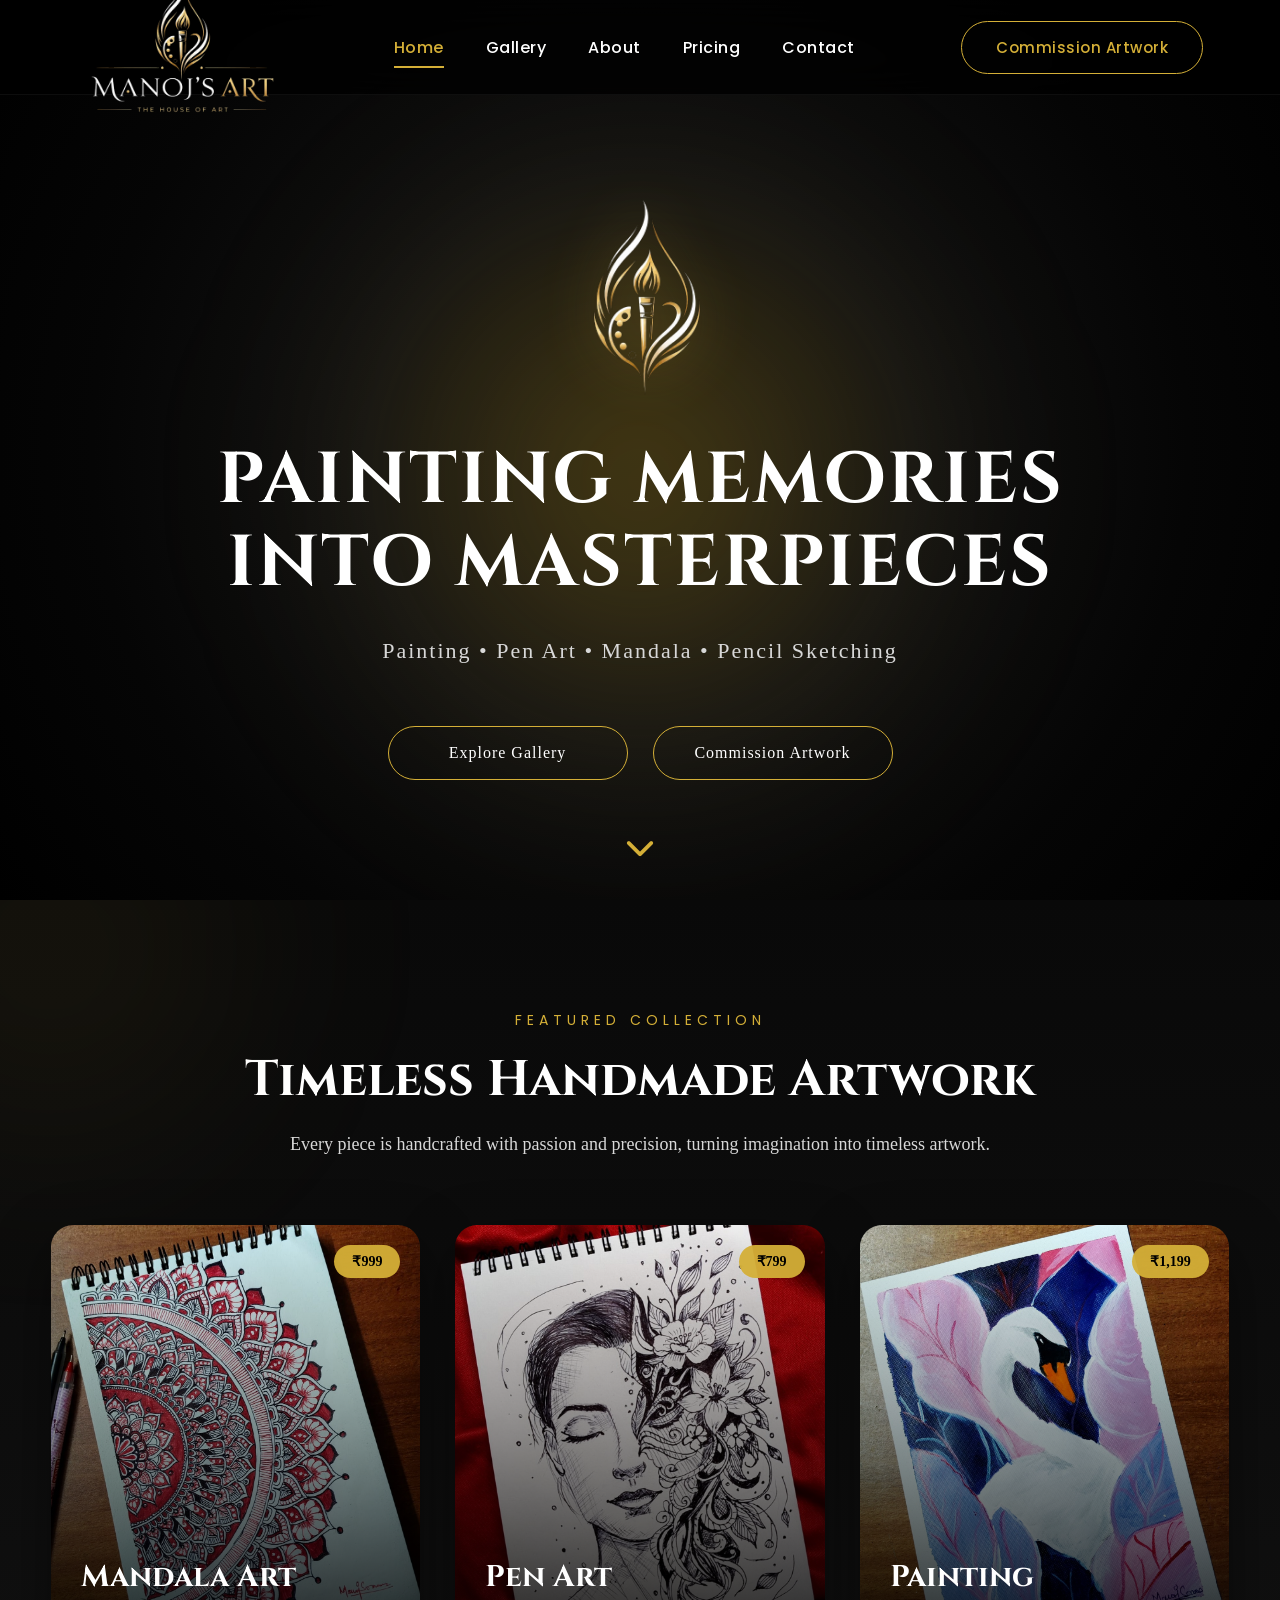
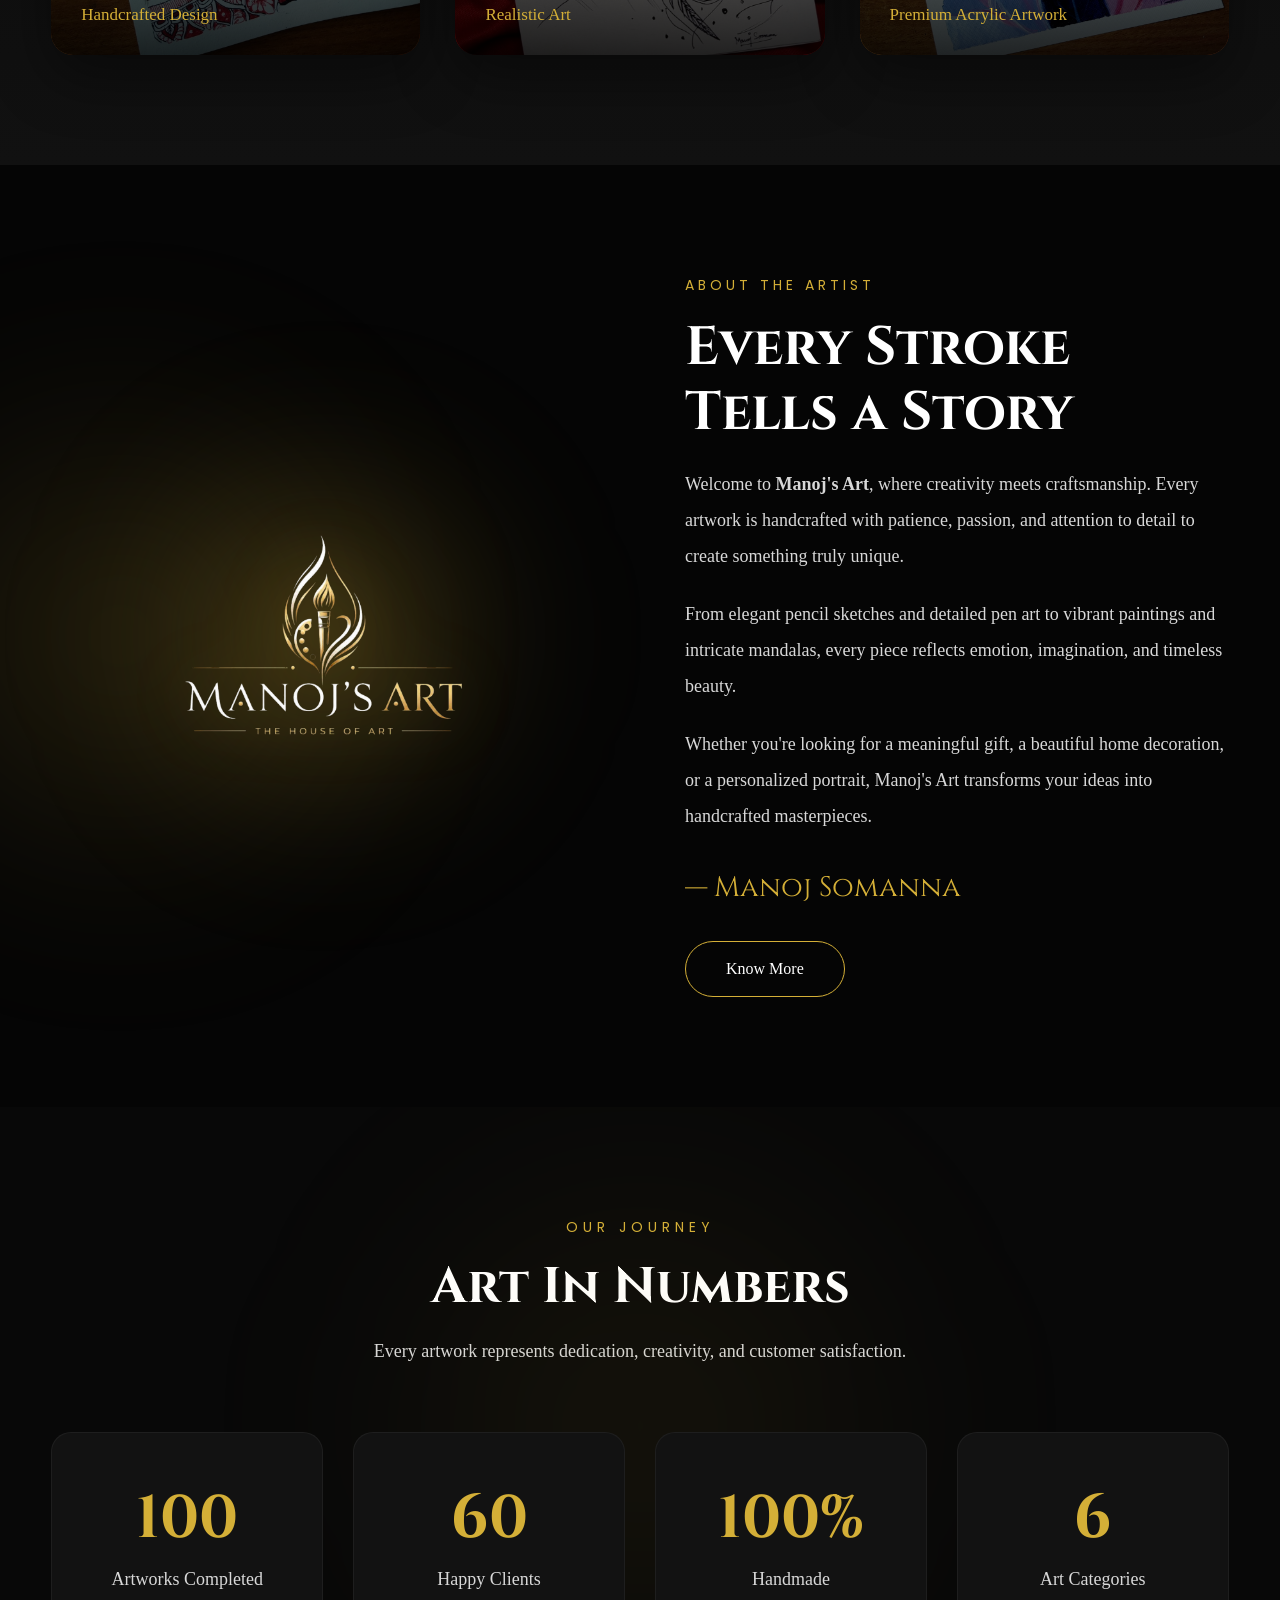
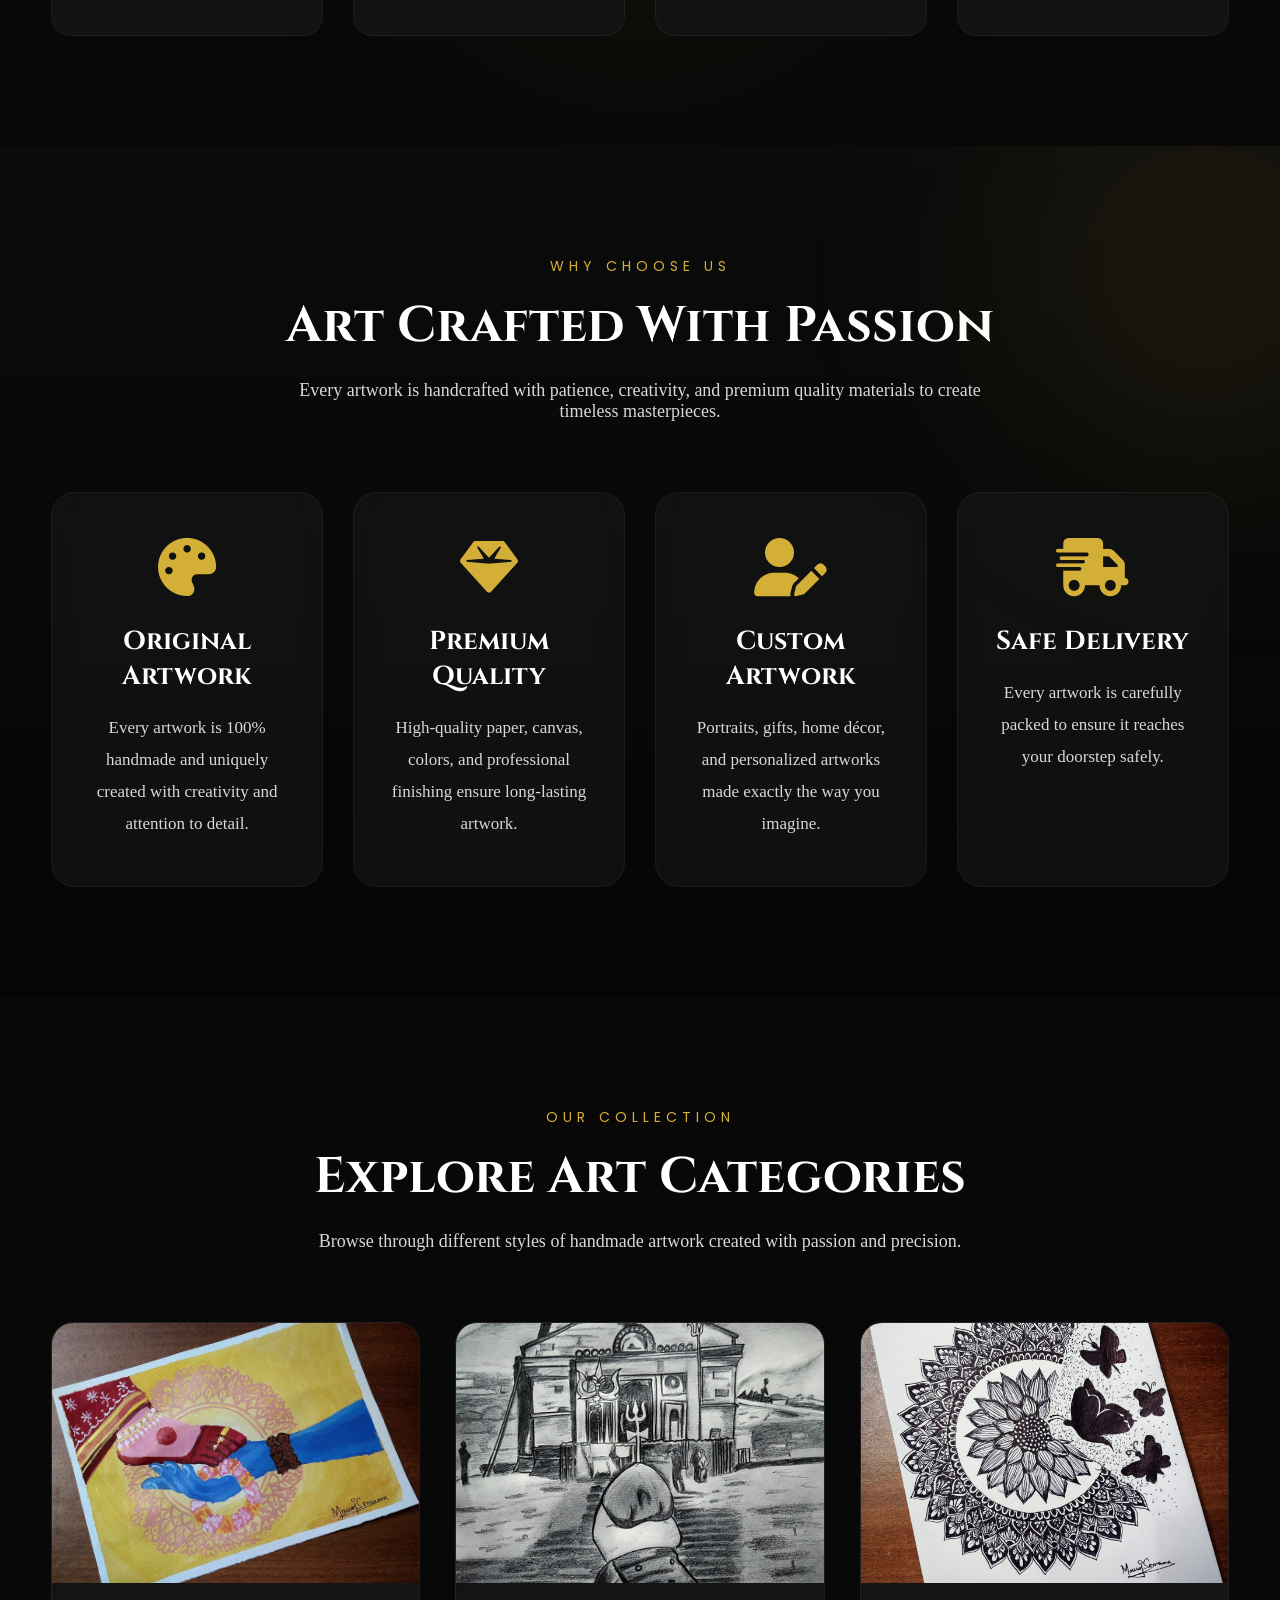
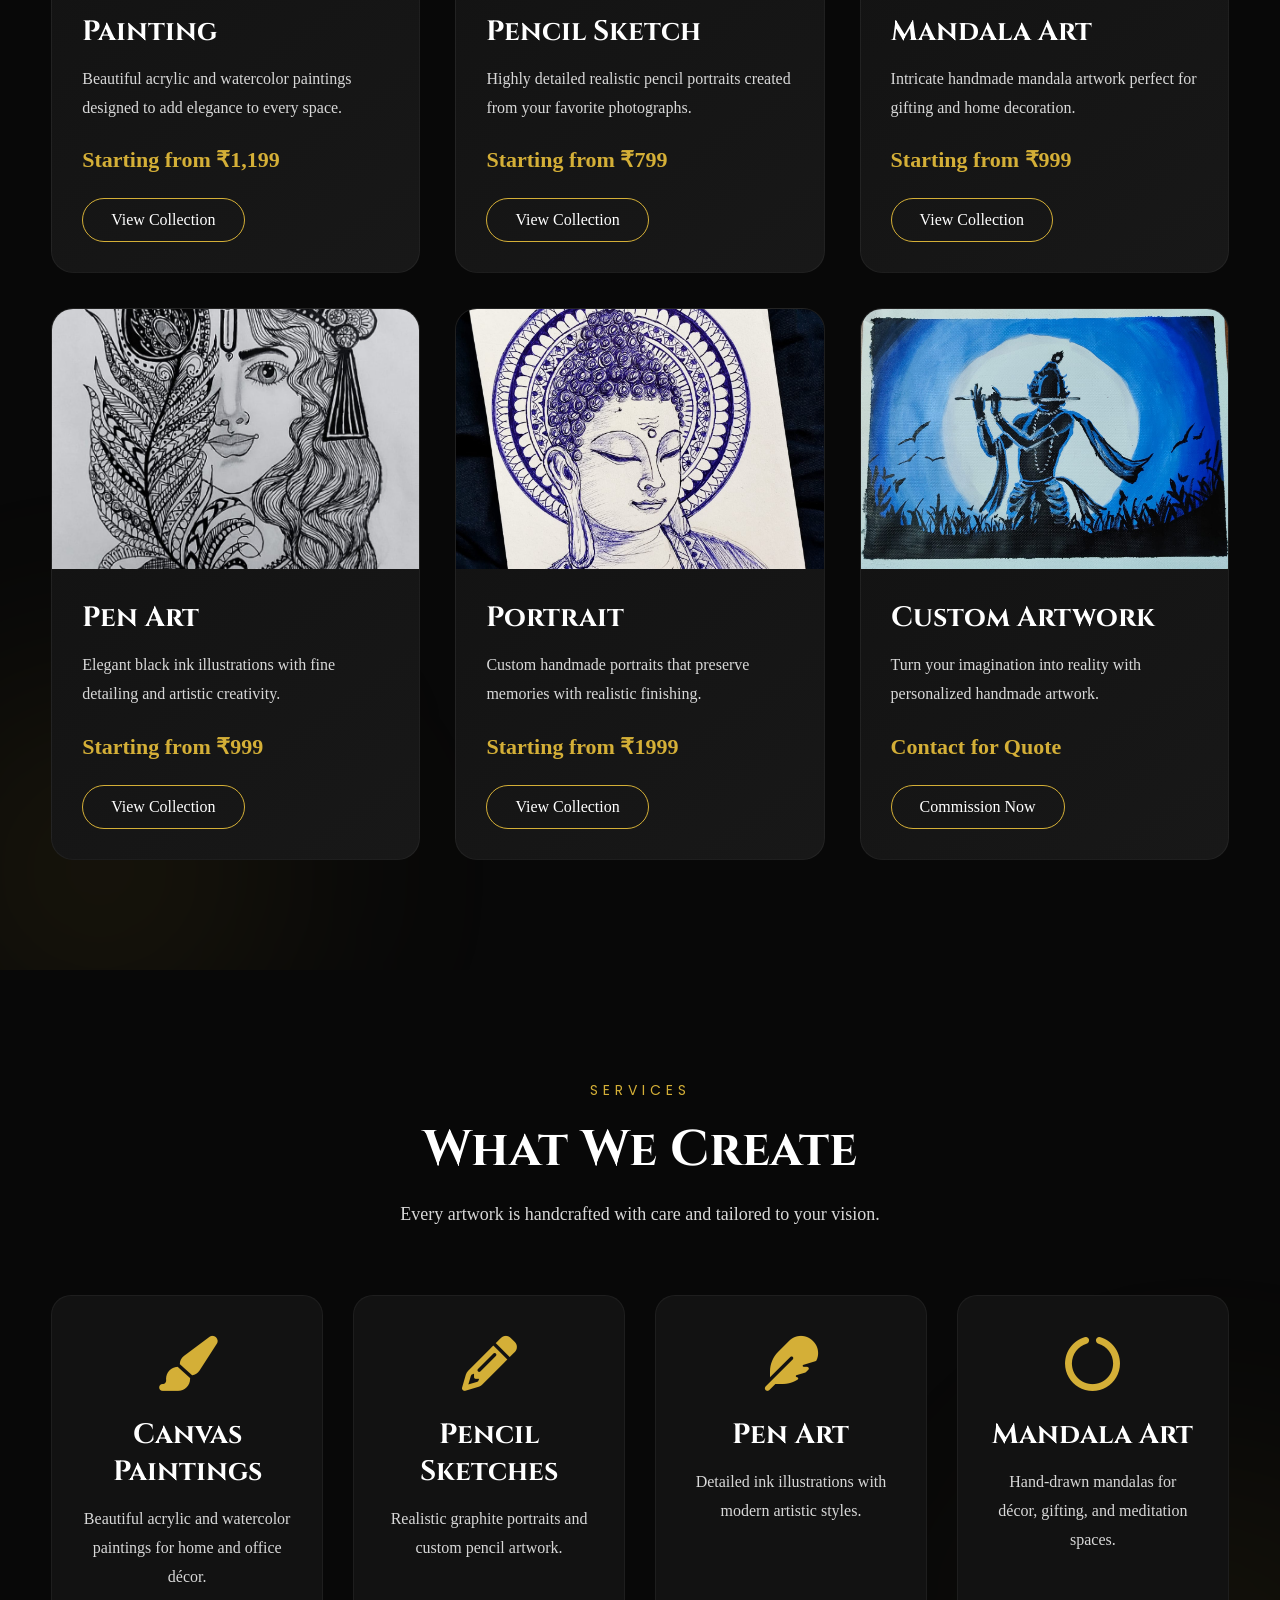
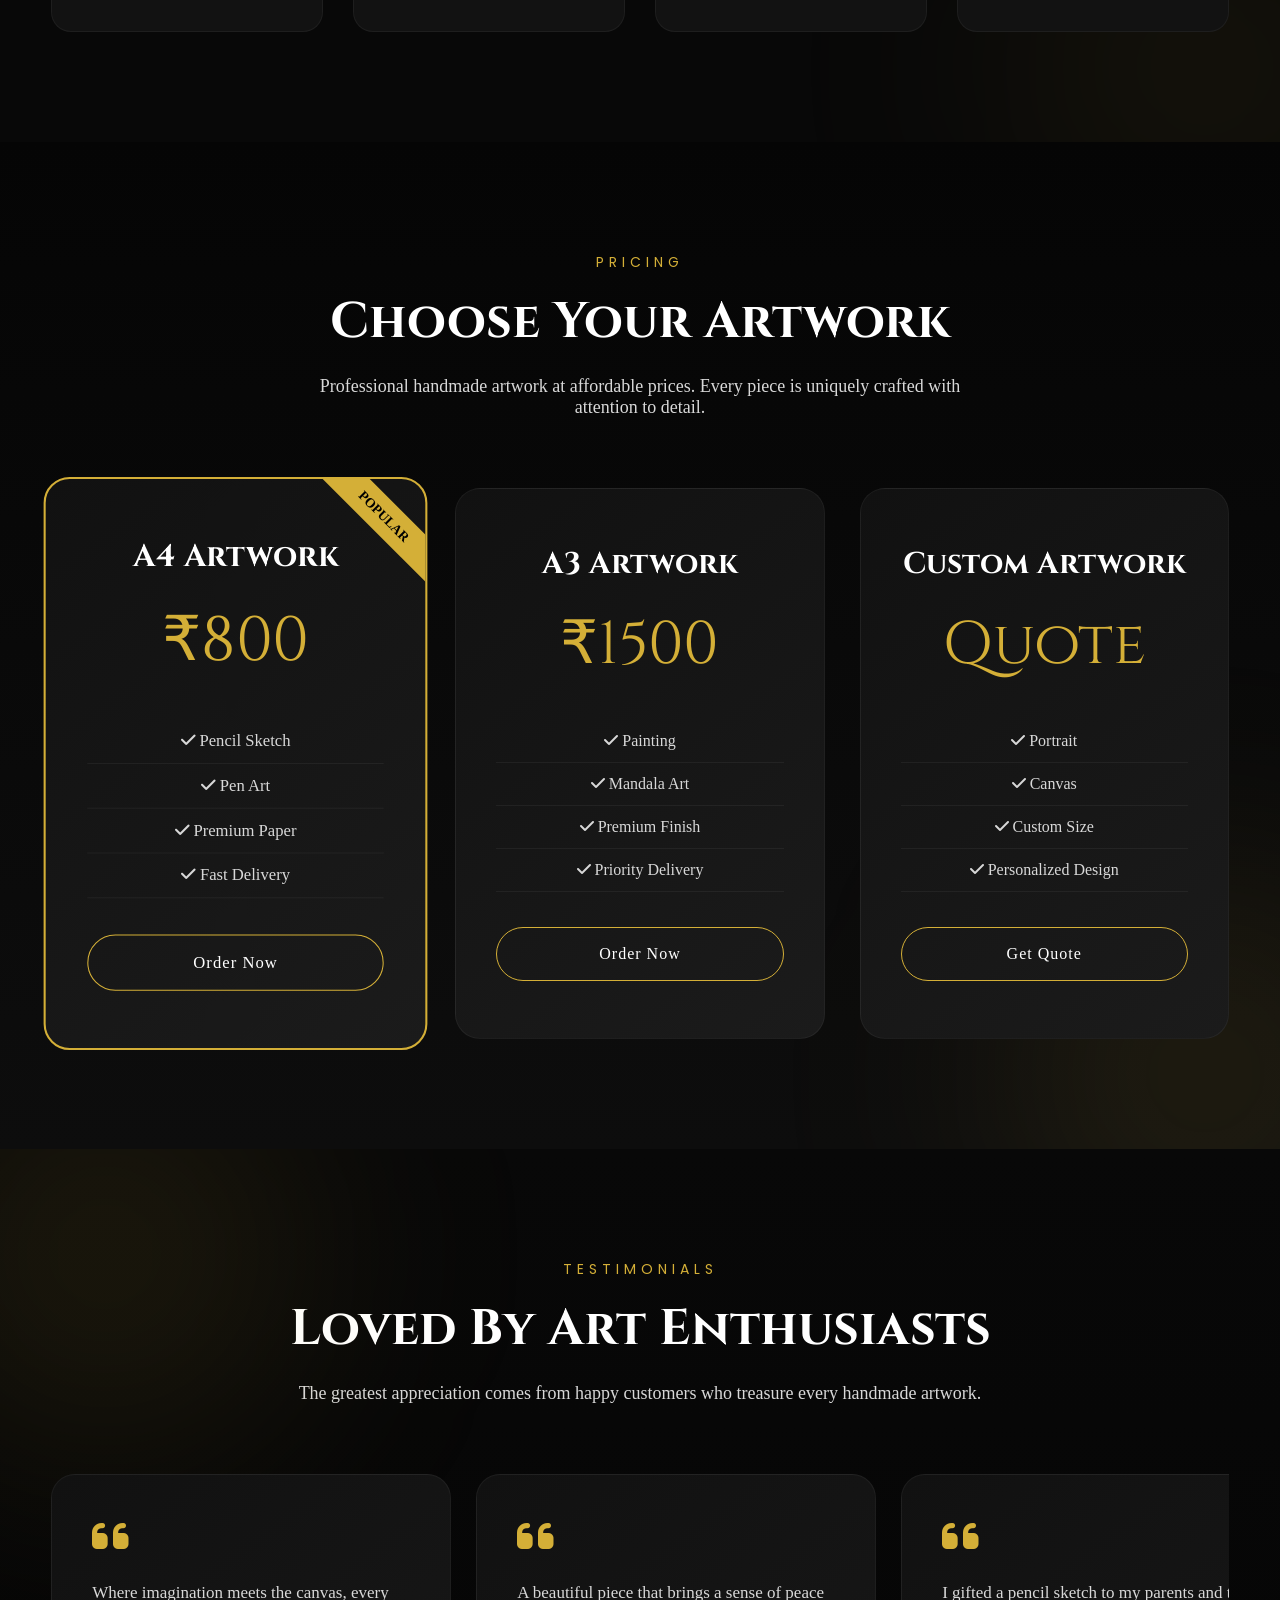
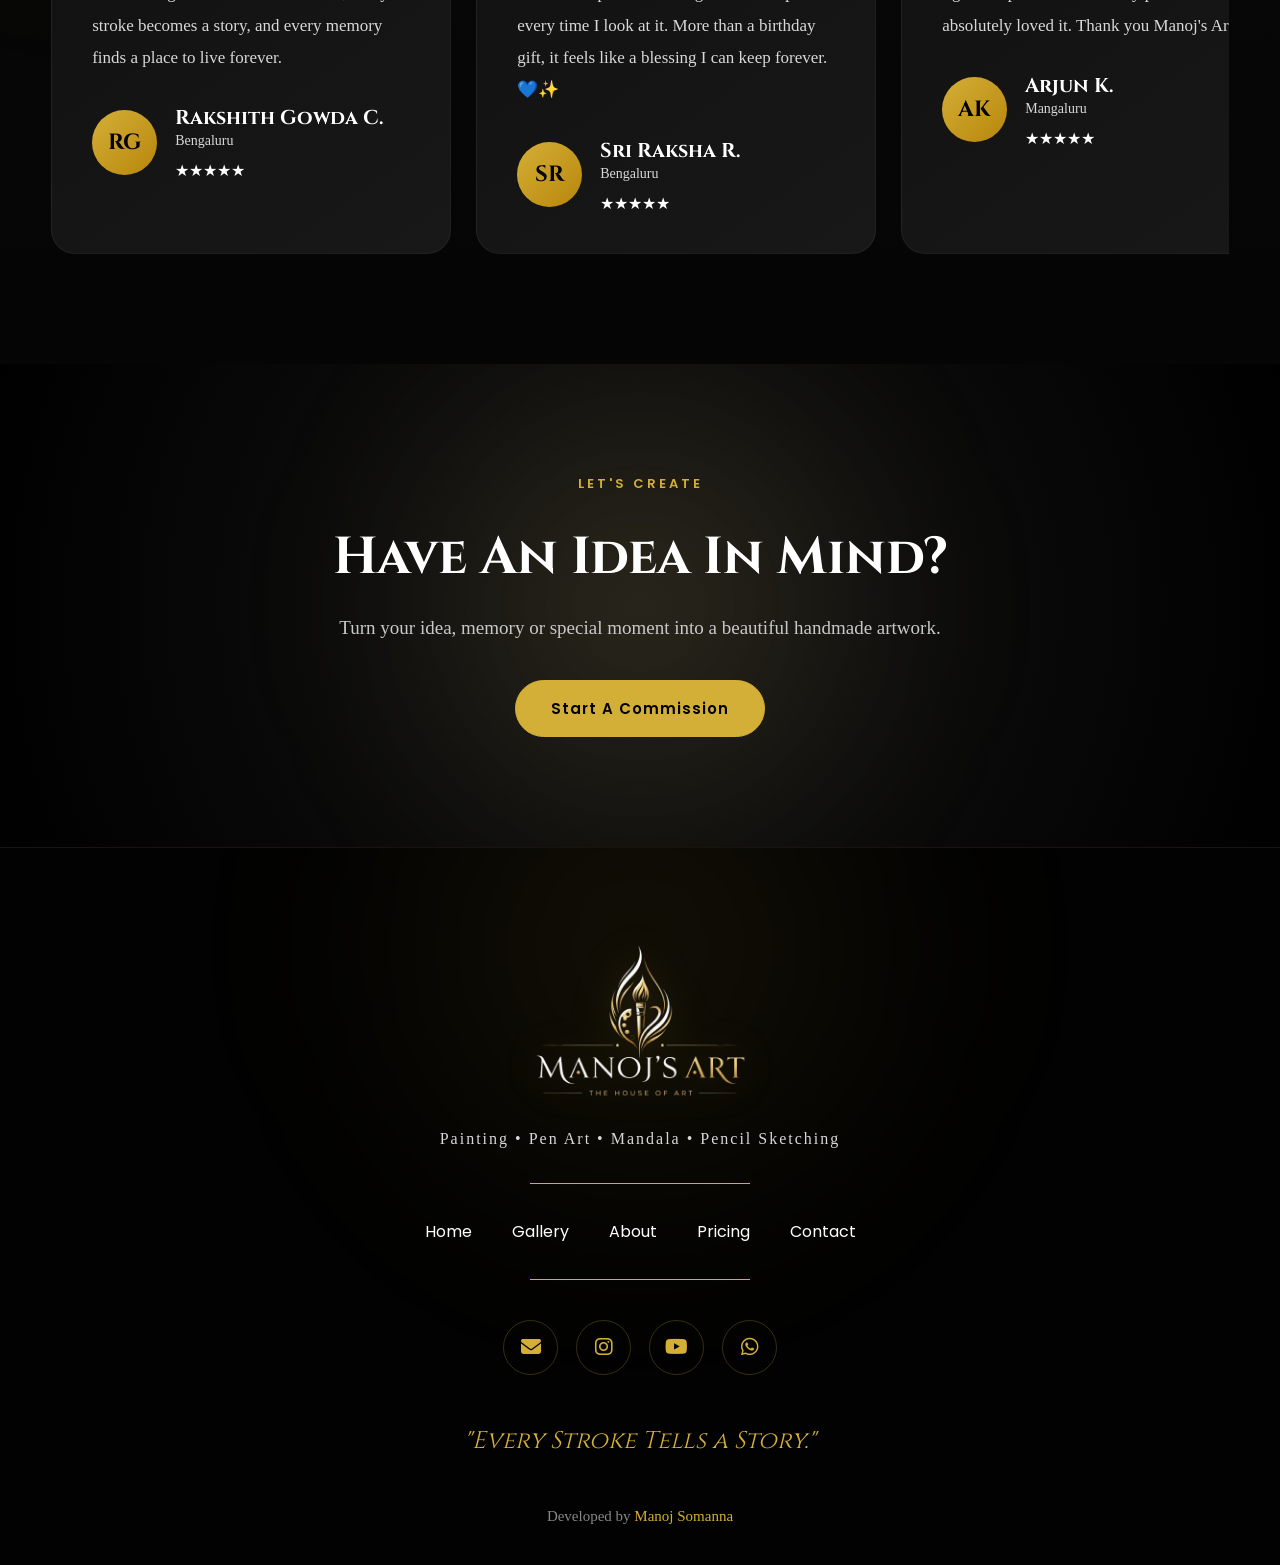
==== commit 23b80ad1: "first commit" ====
--- a/index.html
+++ b/index.html
@@ -1214,9 +1214,7 @@
                     <i class="fas fa-quote-left"></i>
 
                     <p>
-                        The mandala artwork is simply stunning.
-                        The craftsmanship is exceptional and
-                        worth every rupee.
+                        A beautiful piece that brings a sense of peace every time I look at it. More than a birthday gift, it feels like a blessing I can keep forever. 💙✨
                     </p>
 
                     <div class="client">
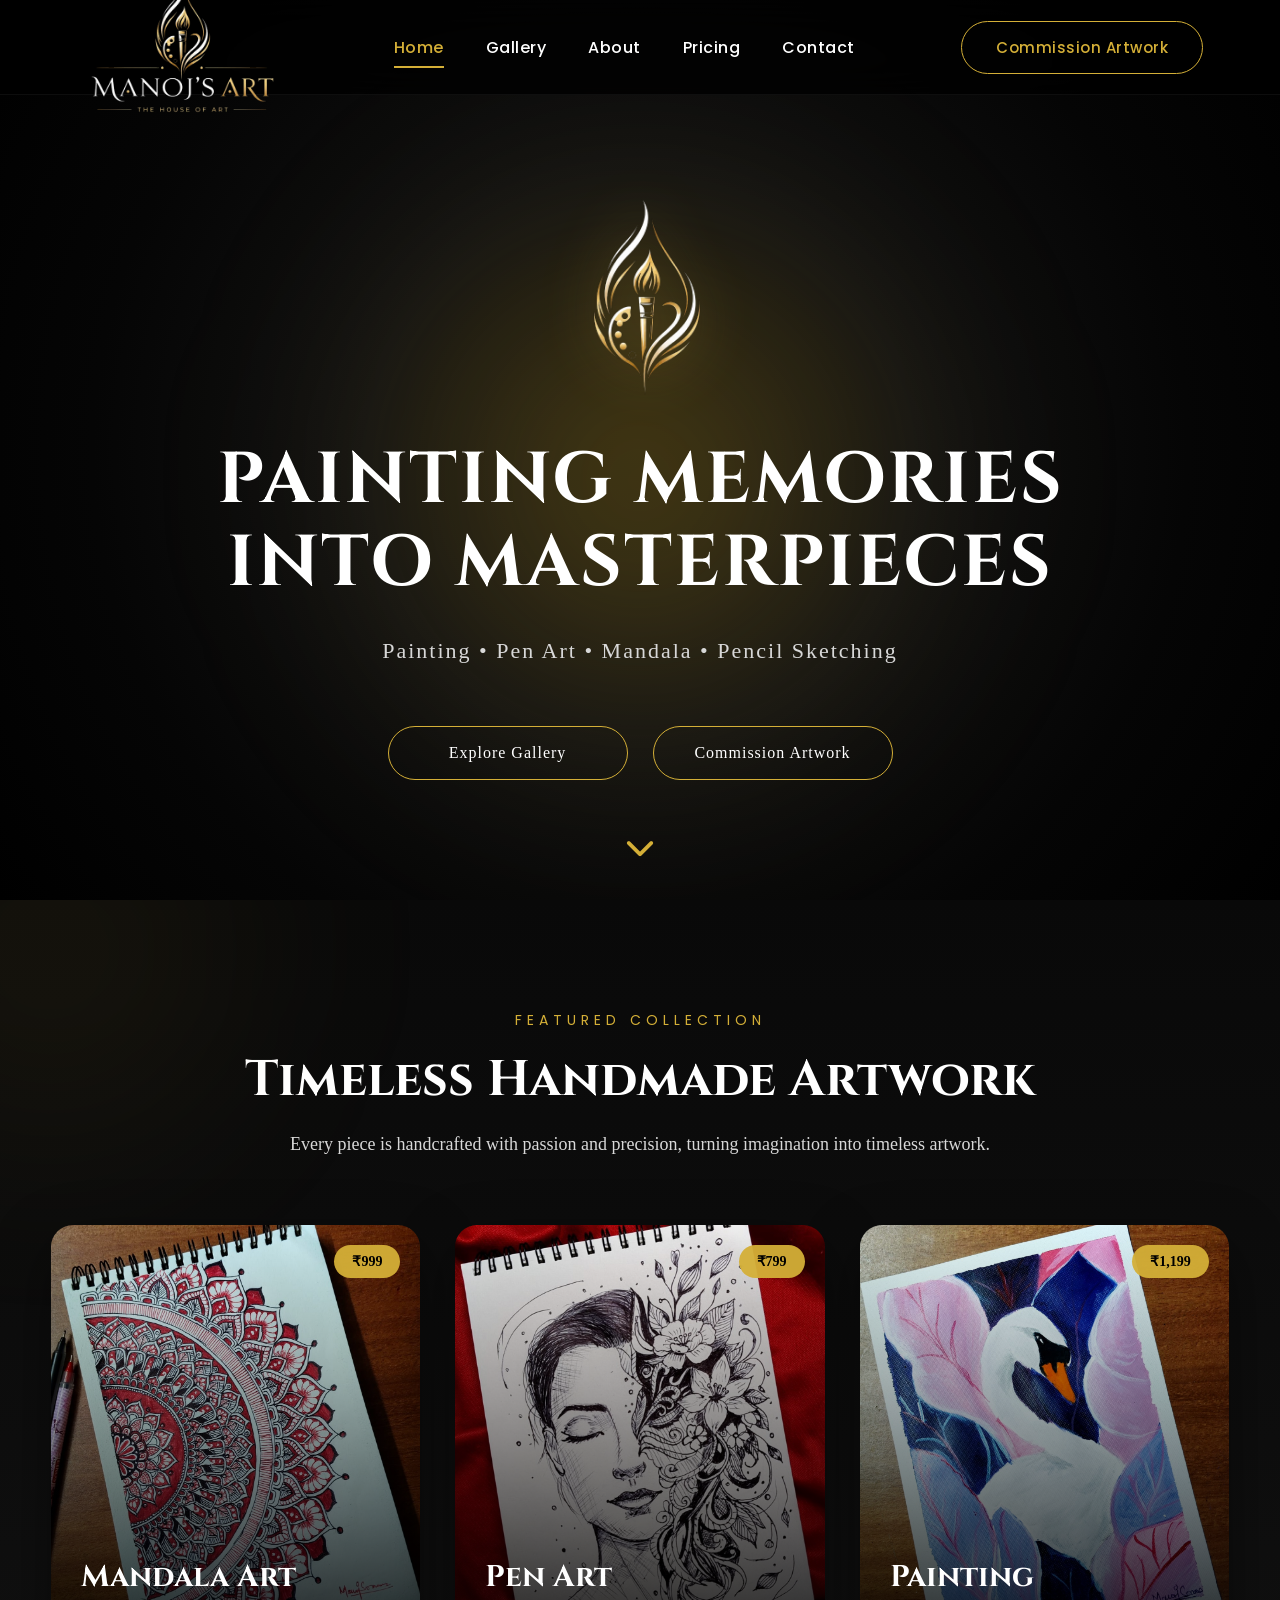
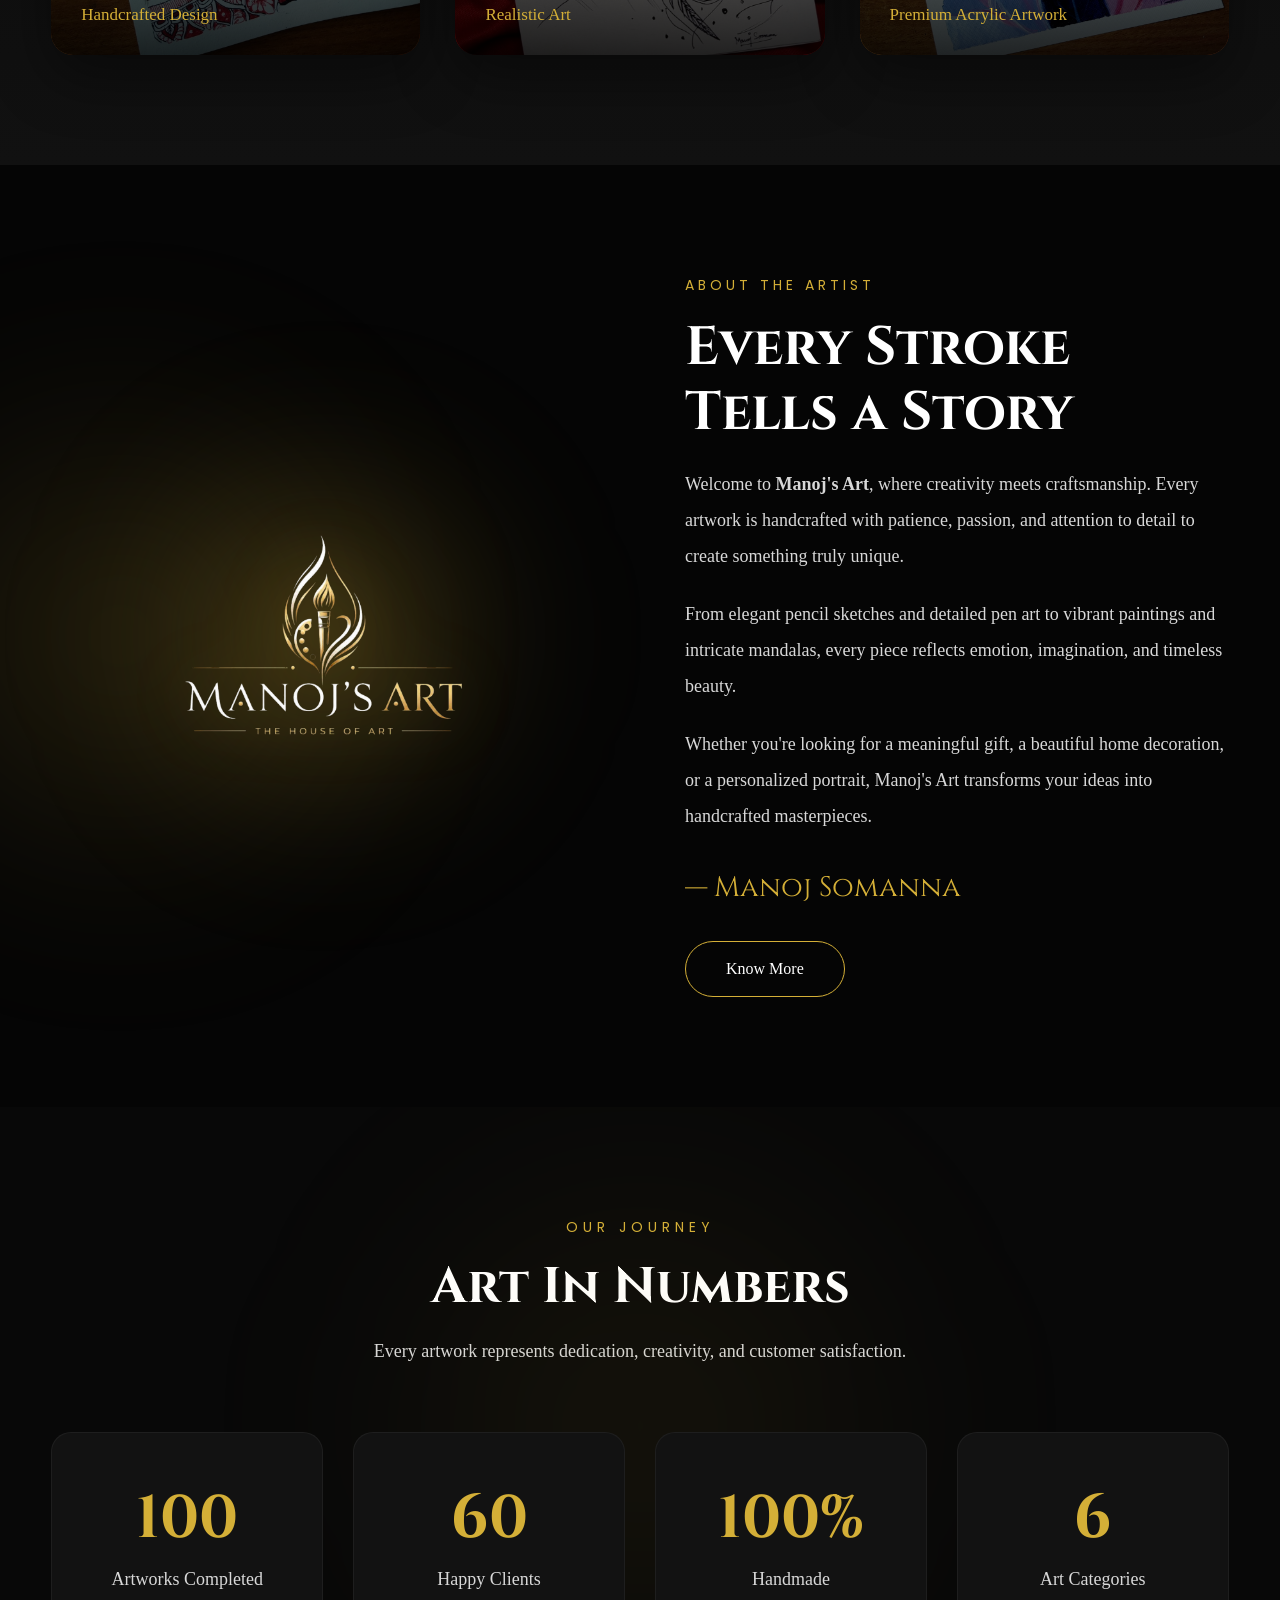
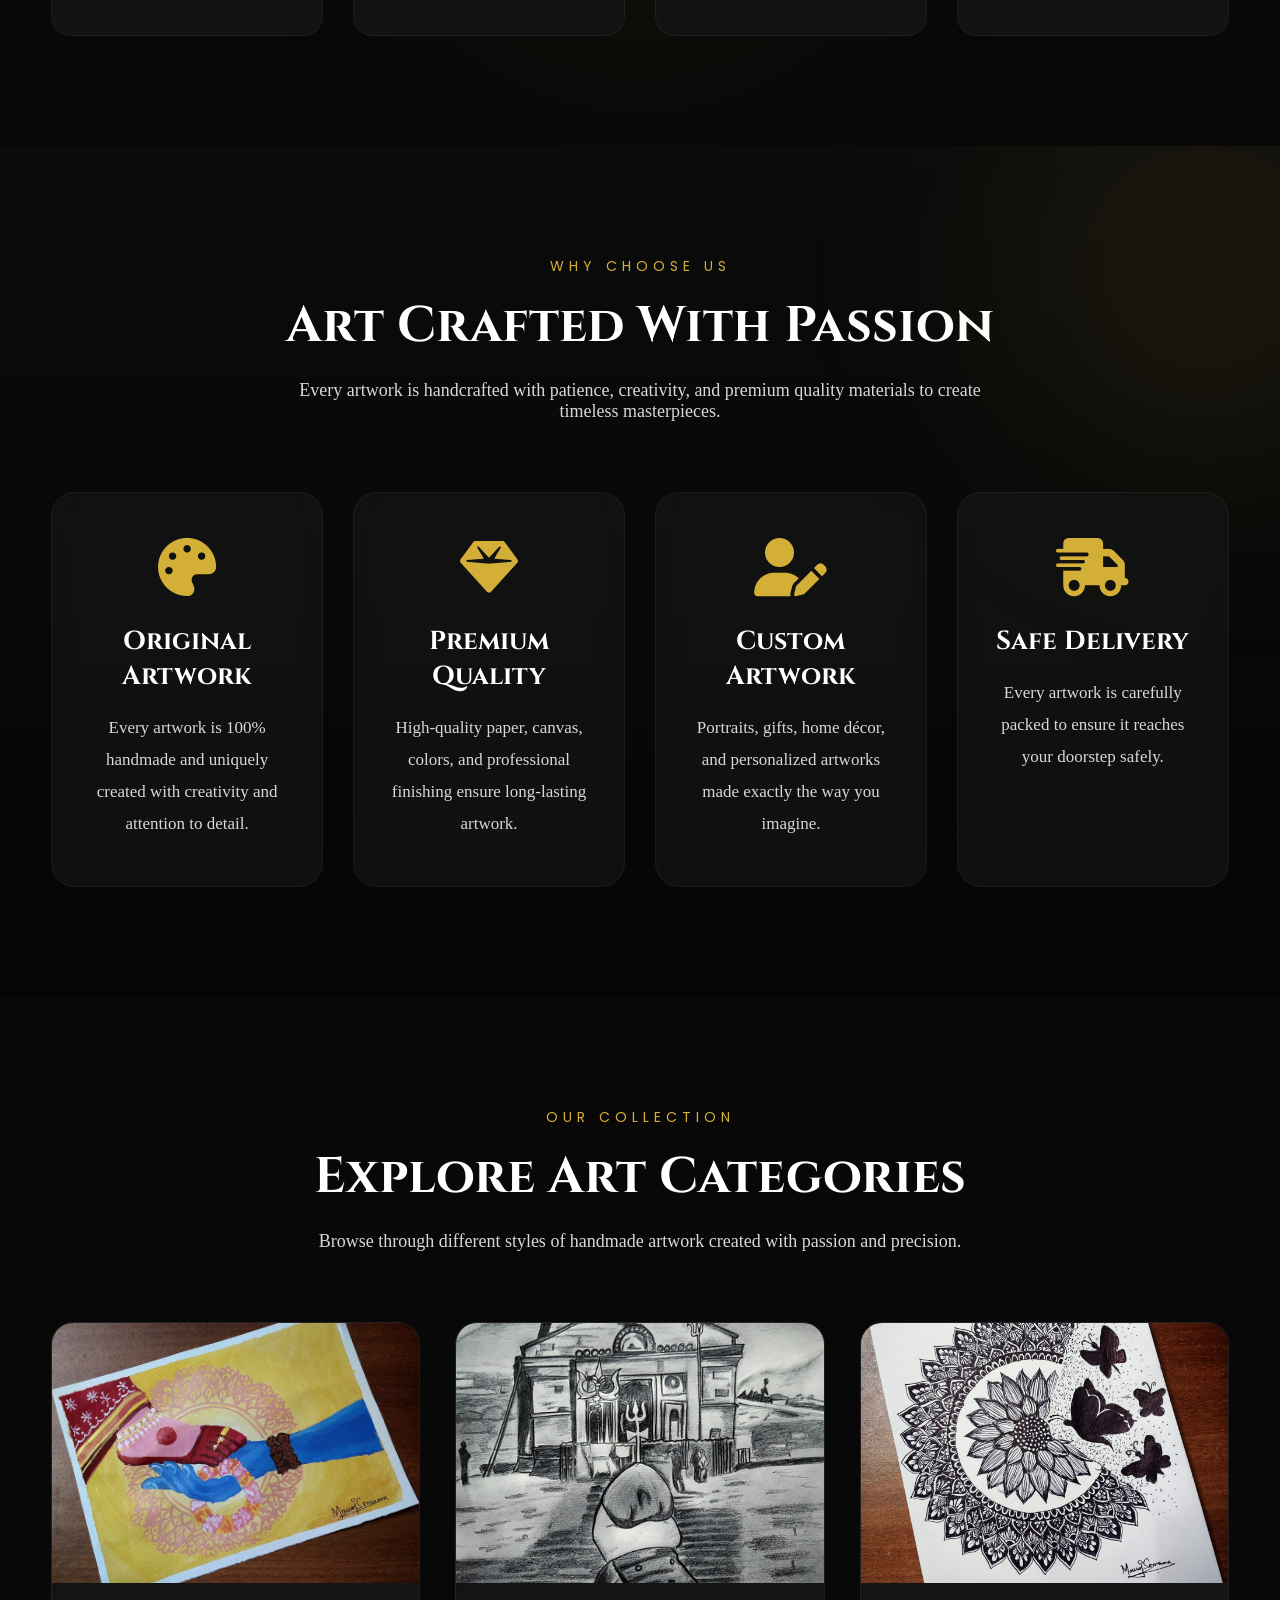
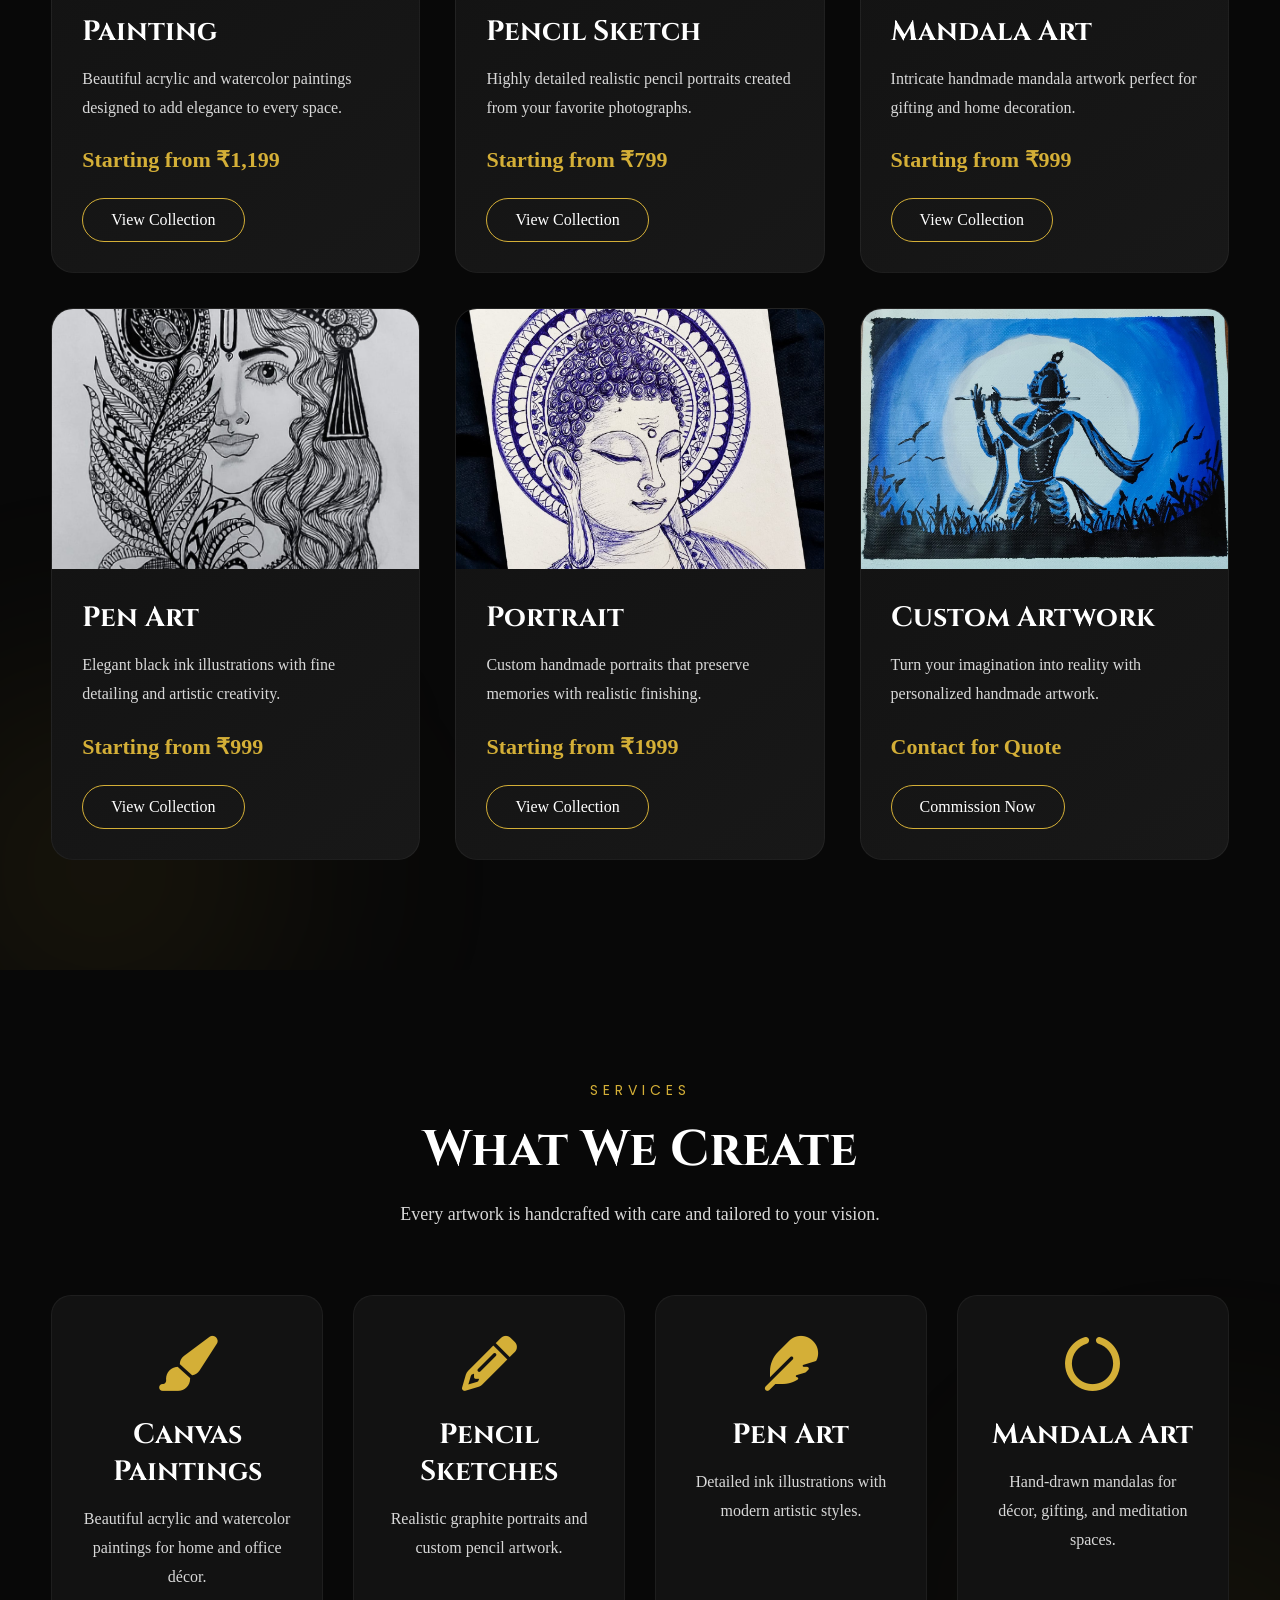
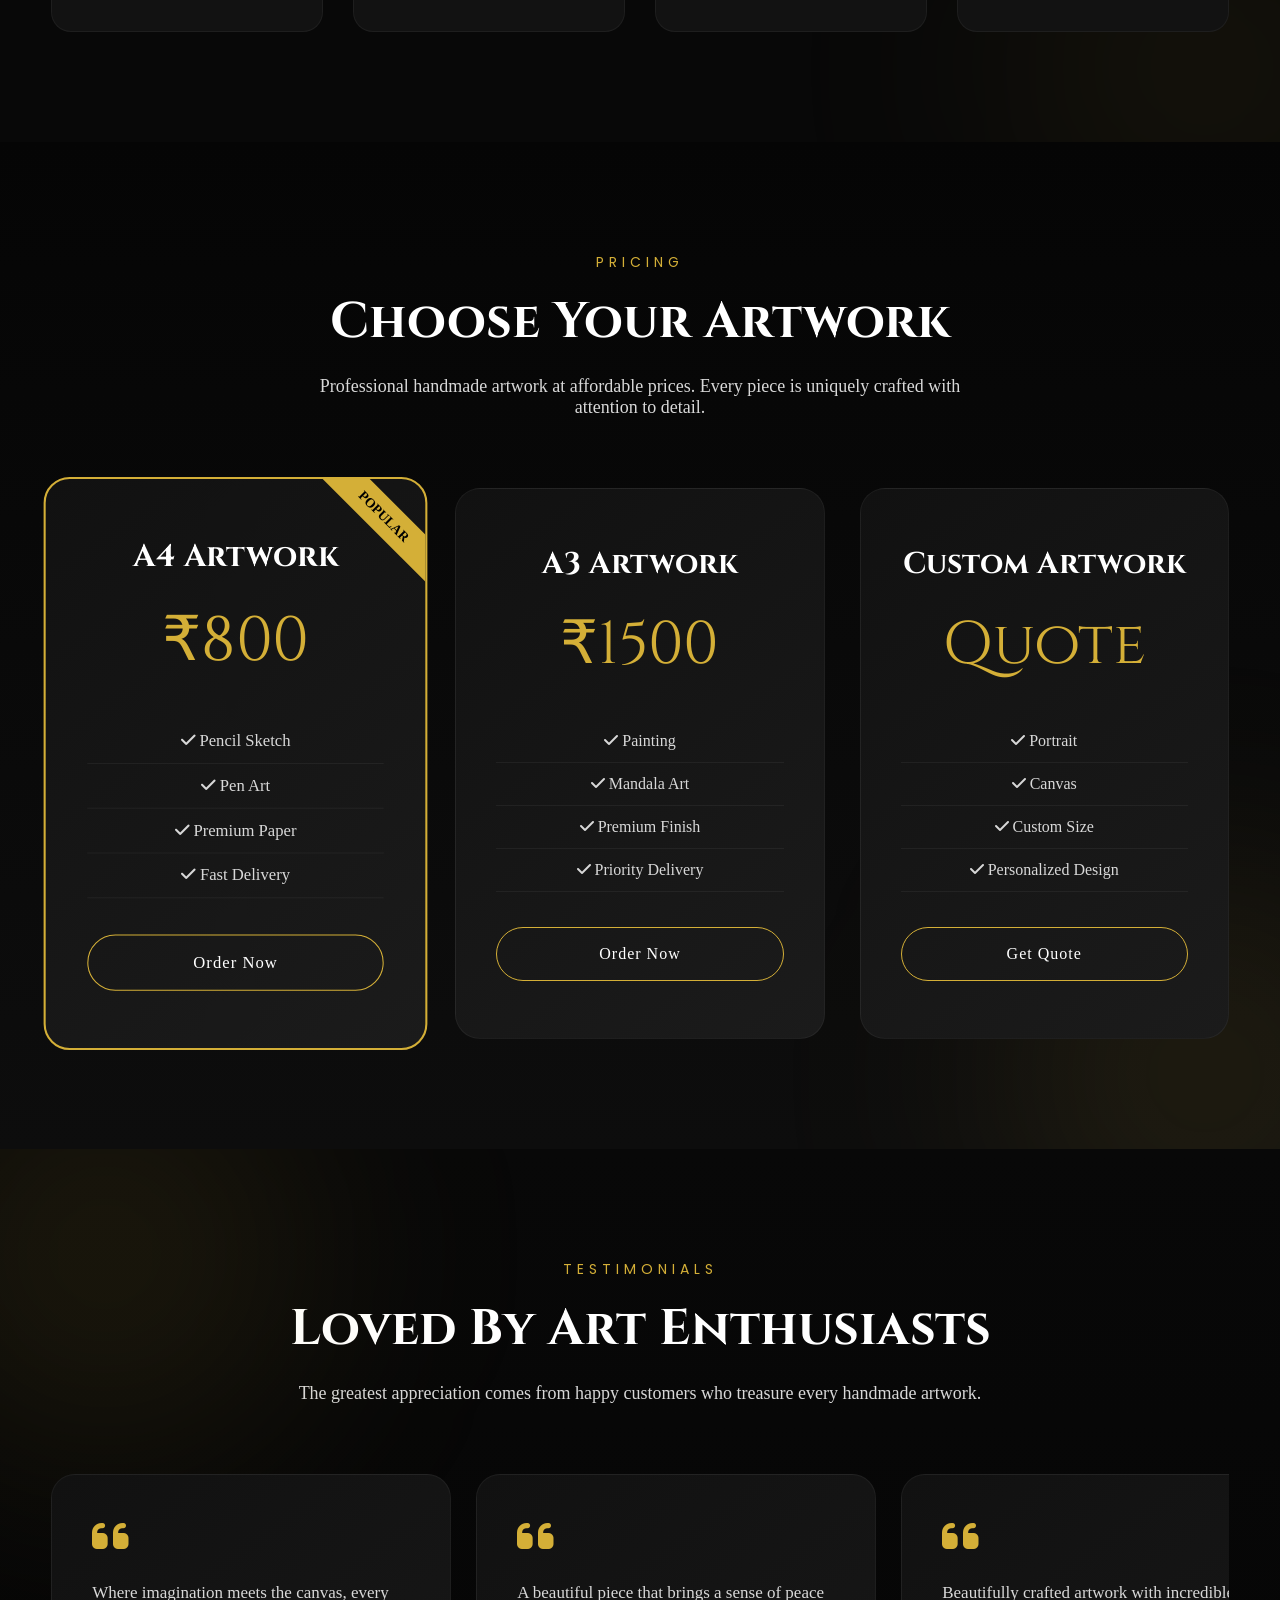
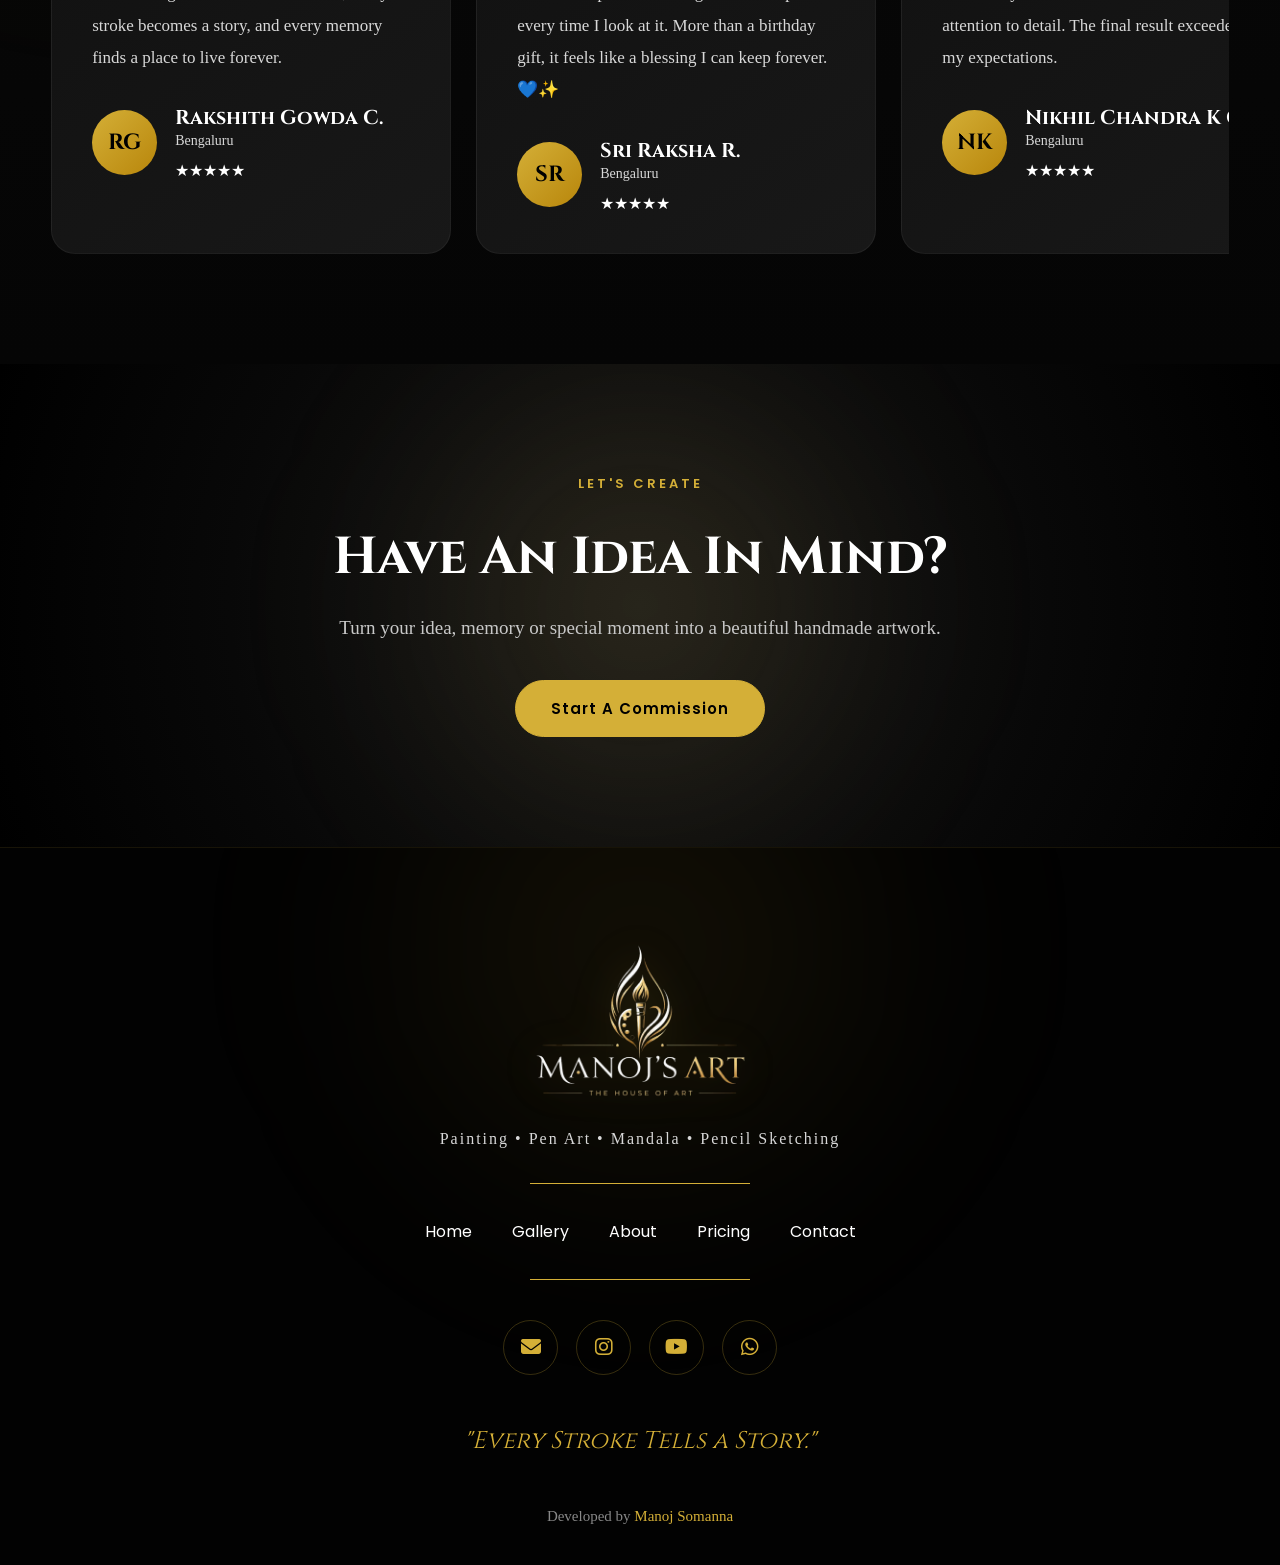
==== commit 43c0530d: "first commit" ====
--- a/index.html
+++ b/index.html
@@ -1251,6 +1251,156 @@
                     <i class="fas fa-quote-left"></i>
 
                     <p>
+                        Beautifully crafted artwork with
+                        incredible attention to detail.
+                        The final result exceeded my expectations.
+                    </p>
+
+                    <div class="client">
+
+                        <div class="client-img">
+                            NK
+                        </div>
+
+                        <div class="client-info">
+
+                            <h4>
+                                Nikhil Chandra K C.
+                            </h4>
+
+                            <span>
+                                Bengaluru
+                            </span>
+
+                            <div class="stars">
+                                ★★★★★
+                            </div>
+
+                        </div>
+
+                    </div>
+
+                </div>
+
+
+                <!-- TESTIMONIAL 4 -->
+
+                <div class="testimonial-card">
+
+                    <i class="fas fa-quote-left"></i>
+
+                    <p>
+                        ...
+                    </p>
+
+                    <div class="client">
+
+                        <div class="client-img">
+                            RV
+                        </div>
+
+                        <div class="client-info">
+
+                            <h4>
+                                Roshan Vegas.
+                            </h4>
+
+                            <span>
+                                Bengaluru
+                            </span>
+
+                            <div class="stars">
+                                ★★★★★
+                            </div>
+
+                        </div>
+
+                    </div>
+
+                </div>
+
+
+                <!-- DUPLICATE FOR CONTINUOUS LOOP -->
+
+                <div class="testimonial-card">
+
+                    <i class="fas fa-quote-left"></i>
+
+                    <p>
+                        Where imagination meets the canvas,
+                        every stroke becomes a story, and every
+                        memory finds a place to live forever.
+                    </p>
+
+                    <div class="client">
+
+                        <div class="client-img">
+                            RG
+                        </div>
+
+                        <div class="client-info">
+
+                            <h4>
+                                Rakshith Gowda C.
+                            </h4>
+
+                            <span>
+                                Bengaluru
+                            </span>
+
+                            <div class="stars">
+                                ★★★★★
+                            </div>
+
+                        </div>
+
+                    </div>
+
+                </div>
+
+
+                <div class="testimonial-card">
+
+                    <i class="fas fa-quote-left"></i>
+
+                    <p>
+                        The mandala artwork is simply stunning.
+                        The craftsmanship is exceptional and
+                        worth every rupee.
+                    </p>
+
+                    <div class="client">
+
+                        <div class="client-img">
+                            PS
+                        </div>
+
+                        <div class="client-info">
+
+                            <h4>
+                                Priya S.
+                            </h4>
+
+                            <span>
+                                Mysuru
+                            </span>
+
+                            <div class="stars">
+                                ★★★★★
+                            </div>
+
+                        </div>
+
+                    </div>
+
+                </div>
+
+
+                <div class="testimonial-card">
+
+                    <i class="fas fa-quote-left"></i>
+
+                    <p>
                         I gifted a pencil sketch to my parents
                         and they absolutely loved it.
                         Thank you Manoj's Art!
@@ -1282,8 +1432,6 @@
 
                 </div>
 
-
-                <!-- TESTIMONIAL 4 -->
 
                 <div class="testimonial-card">
 
@@ -1322,156 +1470,6 @@
                 </div>
 
 
-                <!-- DUPLICATE FOR CONTINUOUS LOOP -->
-
-                <div class="testimonial-card">
-
-                    <i class="fas fa-quote-left"></i>
-
-                    <p>
-                        Where imagination meets the canvas,
-                        every stroke becomes a story, and every
-                        memory finds a place to live forever.
-                    </p>
-
-                    <div class="client">
-
-                        <div class="client-img">
-                            RG
-                        </div>
-
-                        <div class="client-info">
-
-                            <h4>
-                                Rakshith Gowda C.
-                            </h4>
-
-                            <span>
-                                Bengaluru
-                            </span>
-
-                            <div class="stars">
-                                ★★★★★
-                            </div>
-
-                        </div>
-
-                    </div>
-
-                </div>
-
-
-                <div class="testimonial-card">
-
-                    <i class="fas fa-quote-left"></i>
-
-                    <p>
-                        The mandala artwork is simply stunning.
-                        The craftsmanship is exceptional and
-                        worth every rupee.
-                    </p>
-
-                    <div class="client">
-
-                        <div class="client-img">
-                            PS
-                        </div>
-
-                        <div class="client-info">
-
-                            <h4>
-                                Priya S.
-                            </h4>
-
-                            <span>
-                                Mysuru
-                            </span>
-
-                            <div class="stars">
-                                ★★★★★
-                            </div>
-
-                        </div>
-
-                    </div>
-
-                </div>
-
-
-                <div class="testimonial-card">
-
-                    <i class="fas fa-quote-left"></i>
-
-                    <p>
-                        I gifted a pencil sketch to my parents
-                        and they absolutely loved it.
-                        Thank you Manoj's Art!
-                    </p>
-
-                    <div class="client">
-
-                        <div class="client-img">
-                            AK
-                        </div>
-
-                        <div class="client-info">
-
-                            <h4>
-                                Arjun K.
-                            </h4>
-
-                            <span>
-                                Mangaluru
-                            </span>
-
-                            <div class="stars">
-                                ★★★★★
-                            </div>
-
-                        </div>
-
-                    </div>
-
-                </div>
-
-
-                <div class="testimonial-card">
-
-                    <i class="fas fa-quote-left"></i>
-
-                    <p>
-                        Beautifully crafted artwork with
-                        incredible attention to detail.
-                        The final result exceeded my expectations.
-                    </p>
-
-                    <div class="client">
-
-                        <div class="client-img">
-                            SN
-                        </div>
-
-                        <div class="client-info">
-
-                            <h4>
-                                Sneha N.
-                            </h4>
-
-                            <span>
-                                Bengaluru
-                            </span>
-
-                            <div class="stars">
-                                ★★★★★
-                            </div>
-
-                        </div>
-
-                    </div>
-
-                </div>
-
-
             </div>
 
         </div>
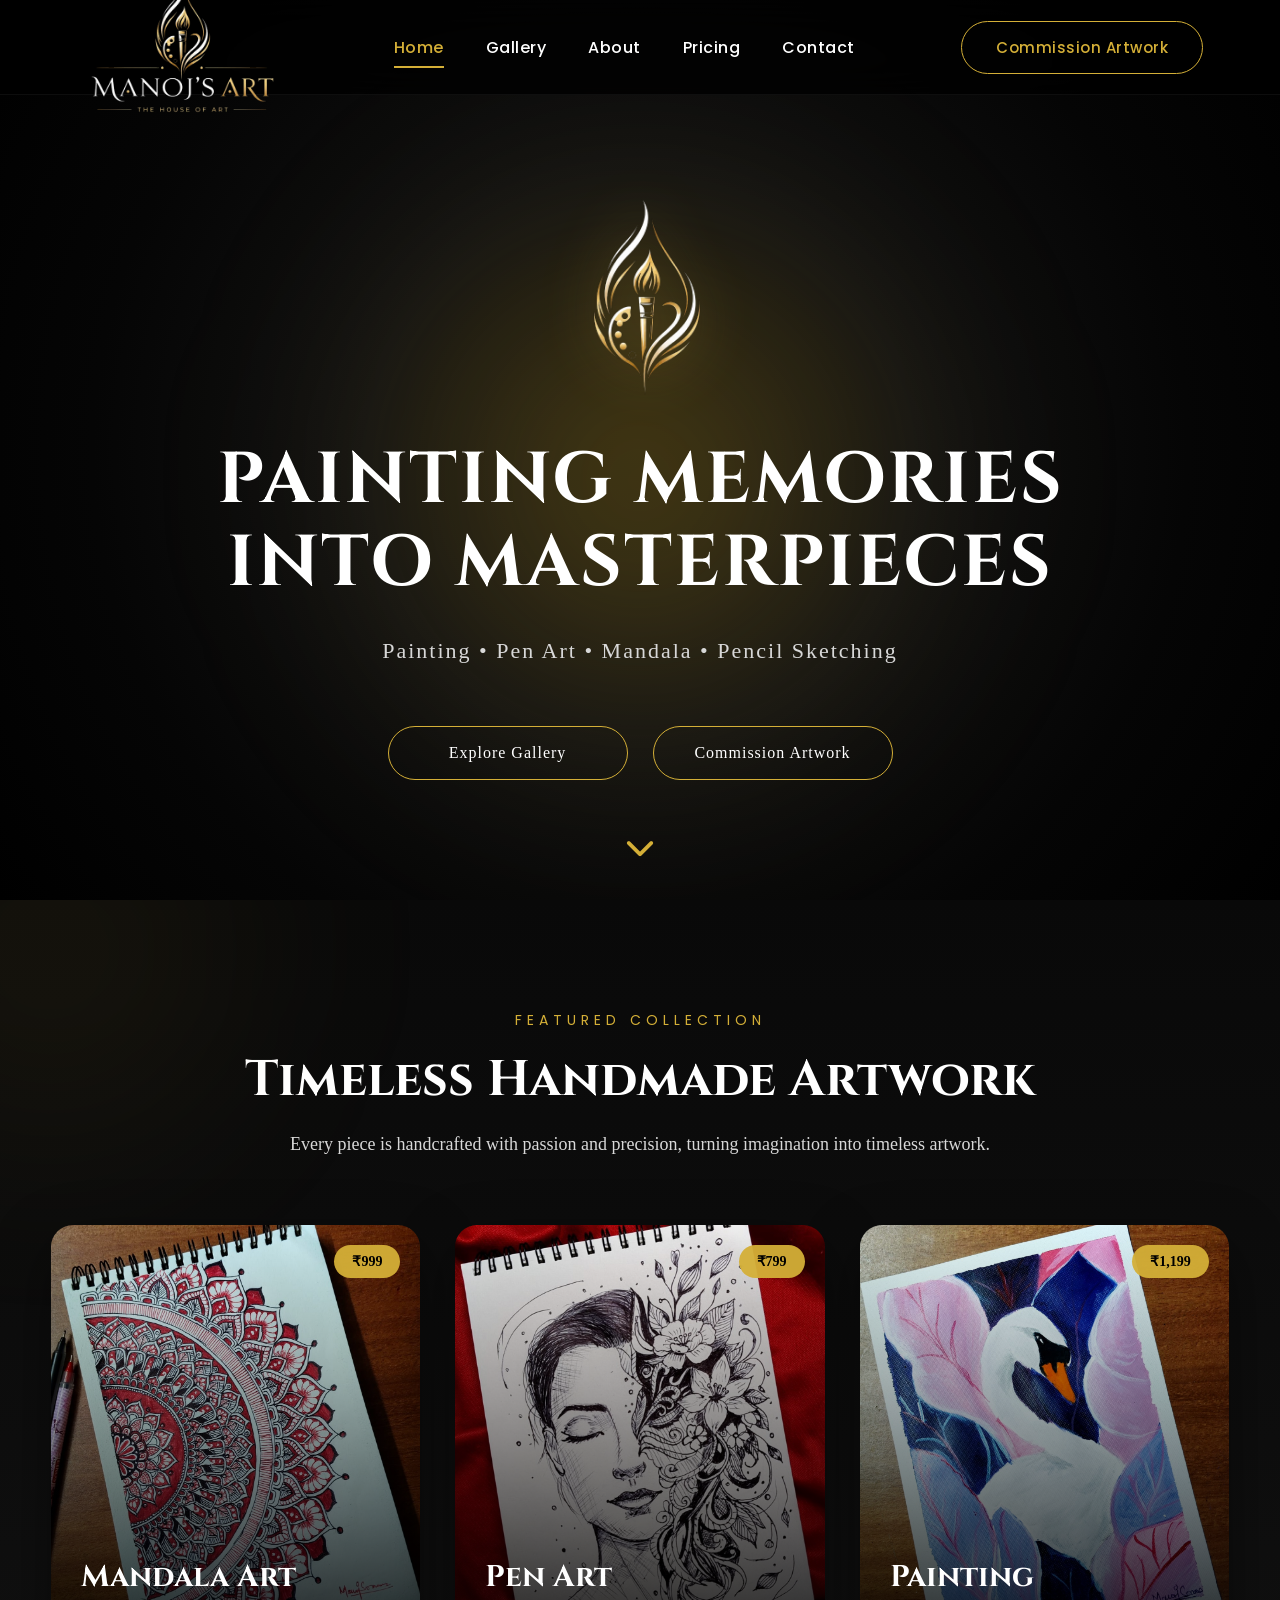
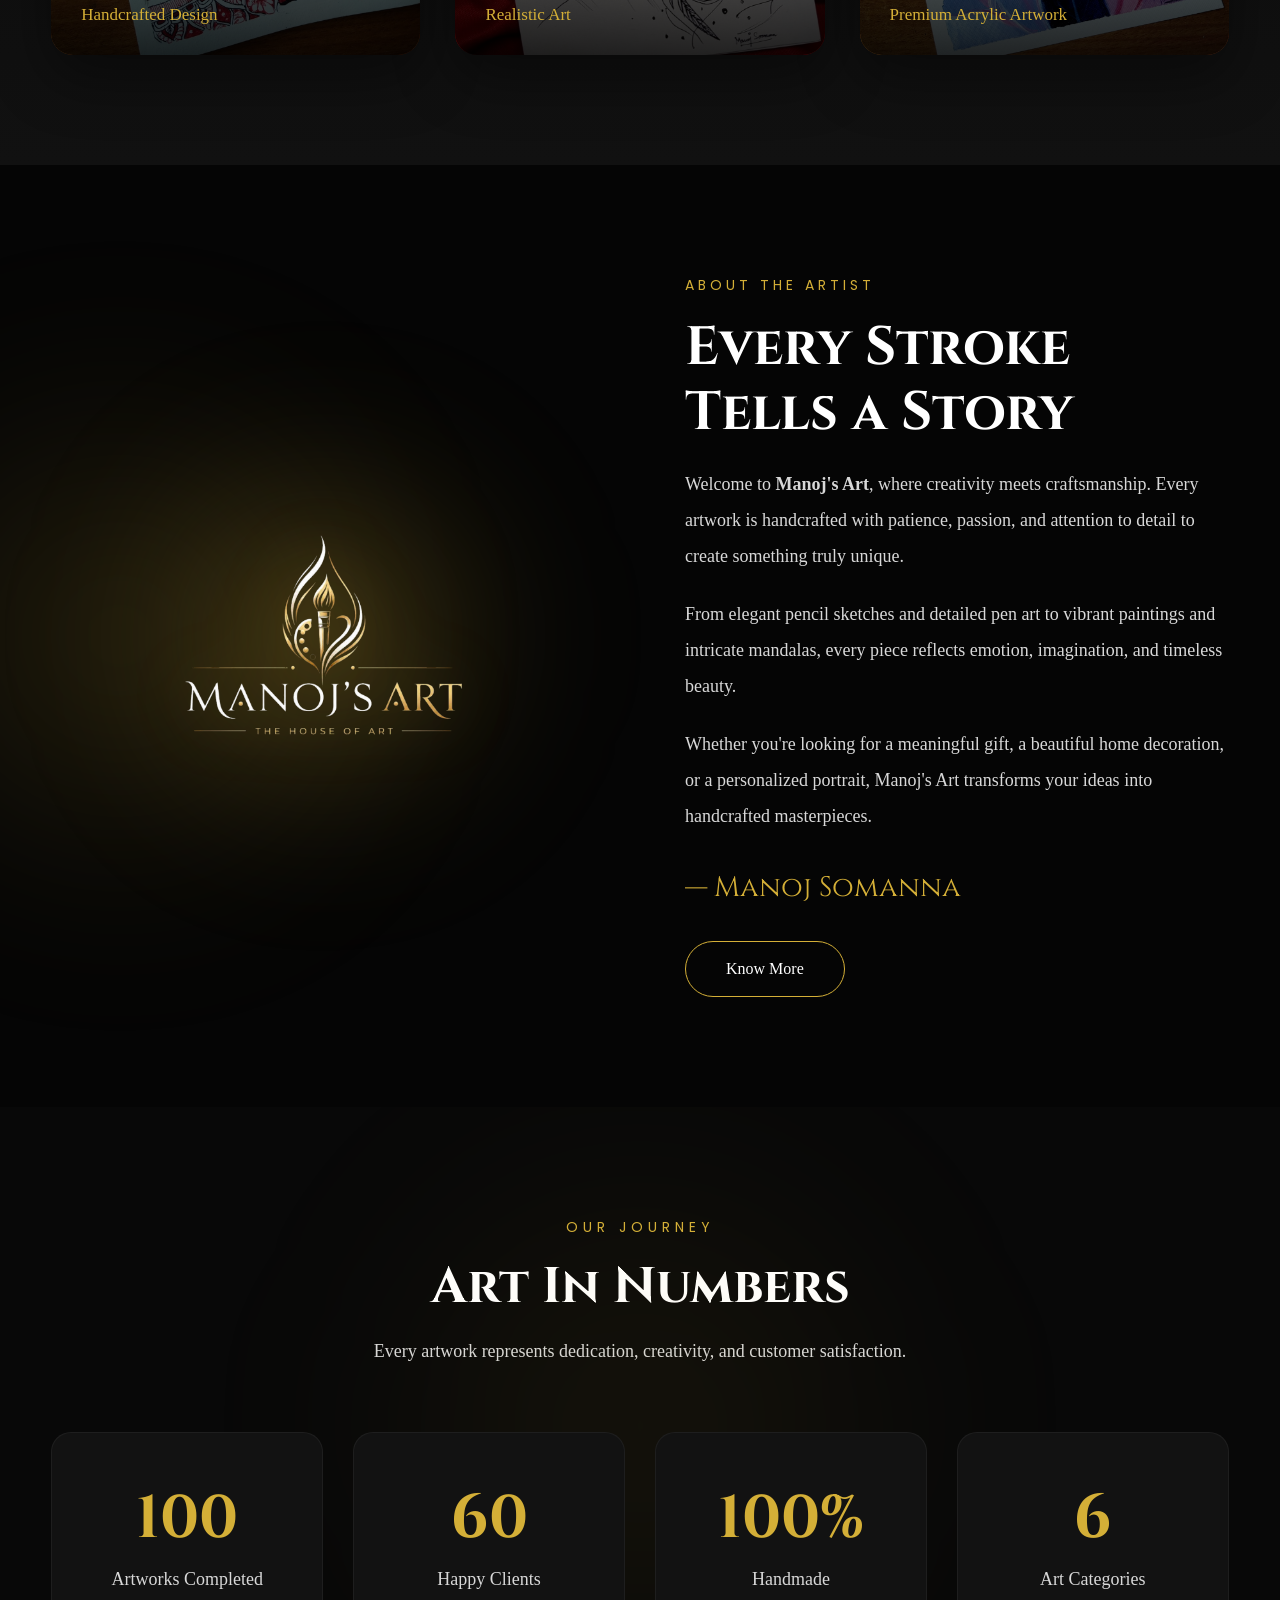
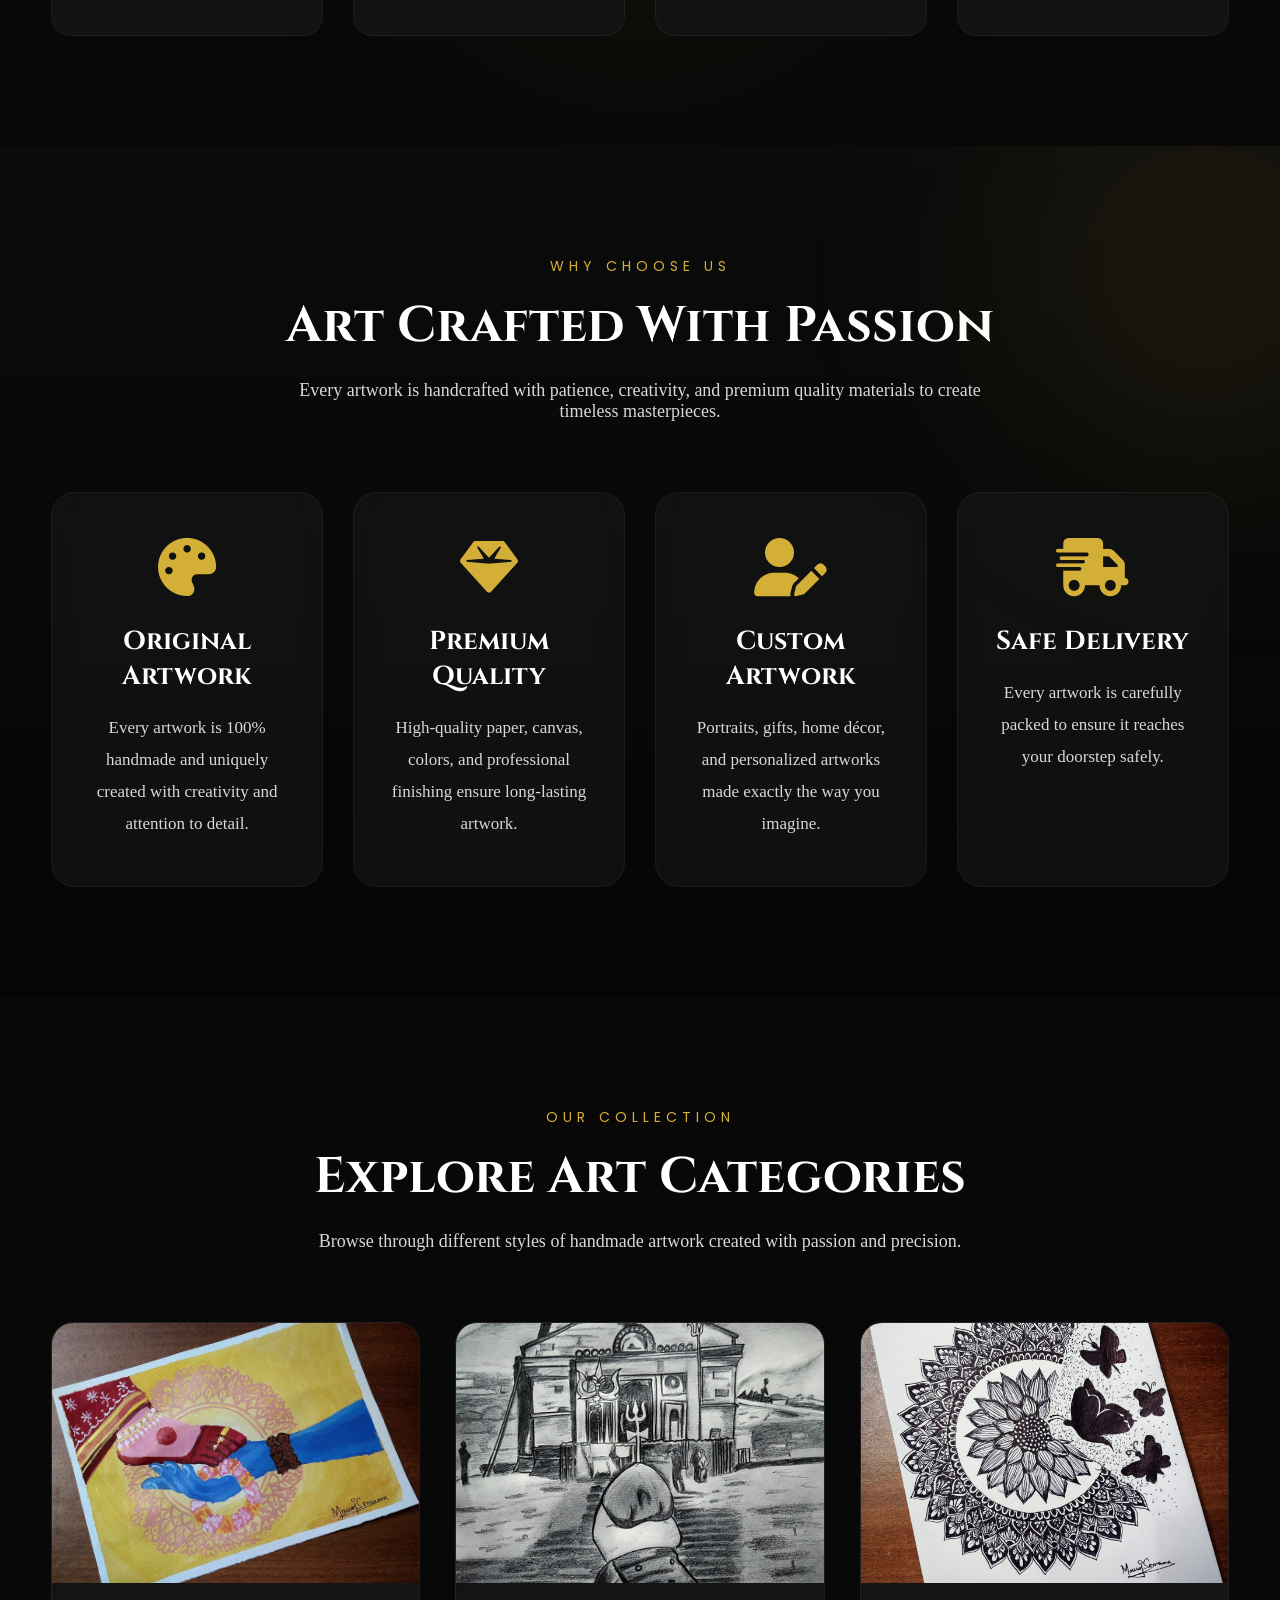
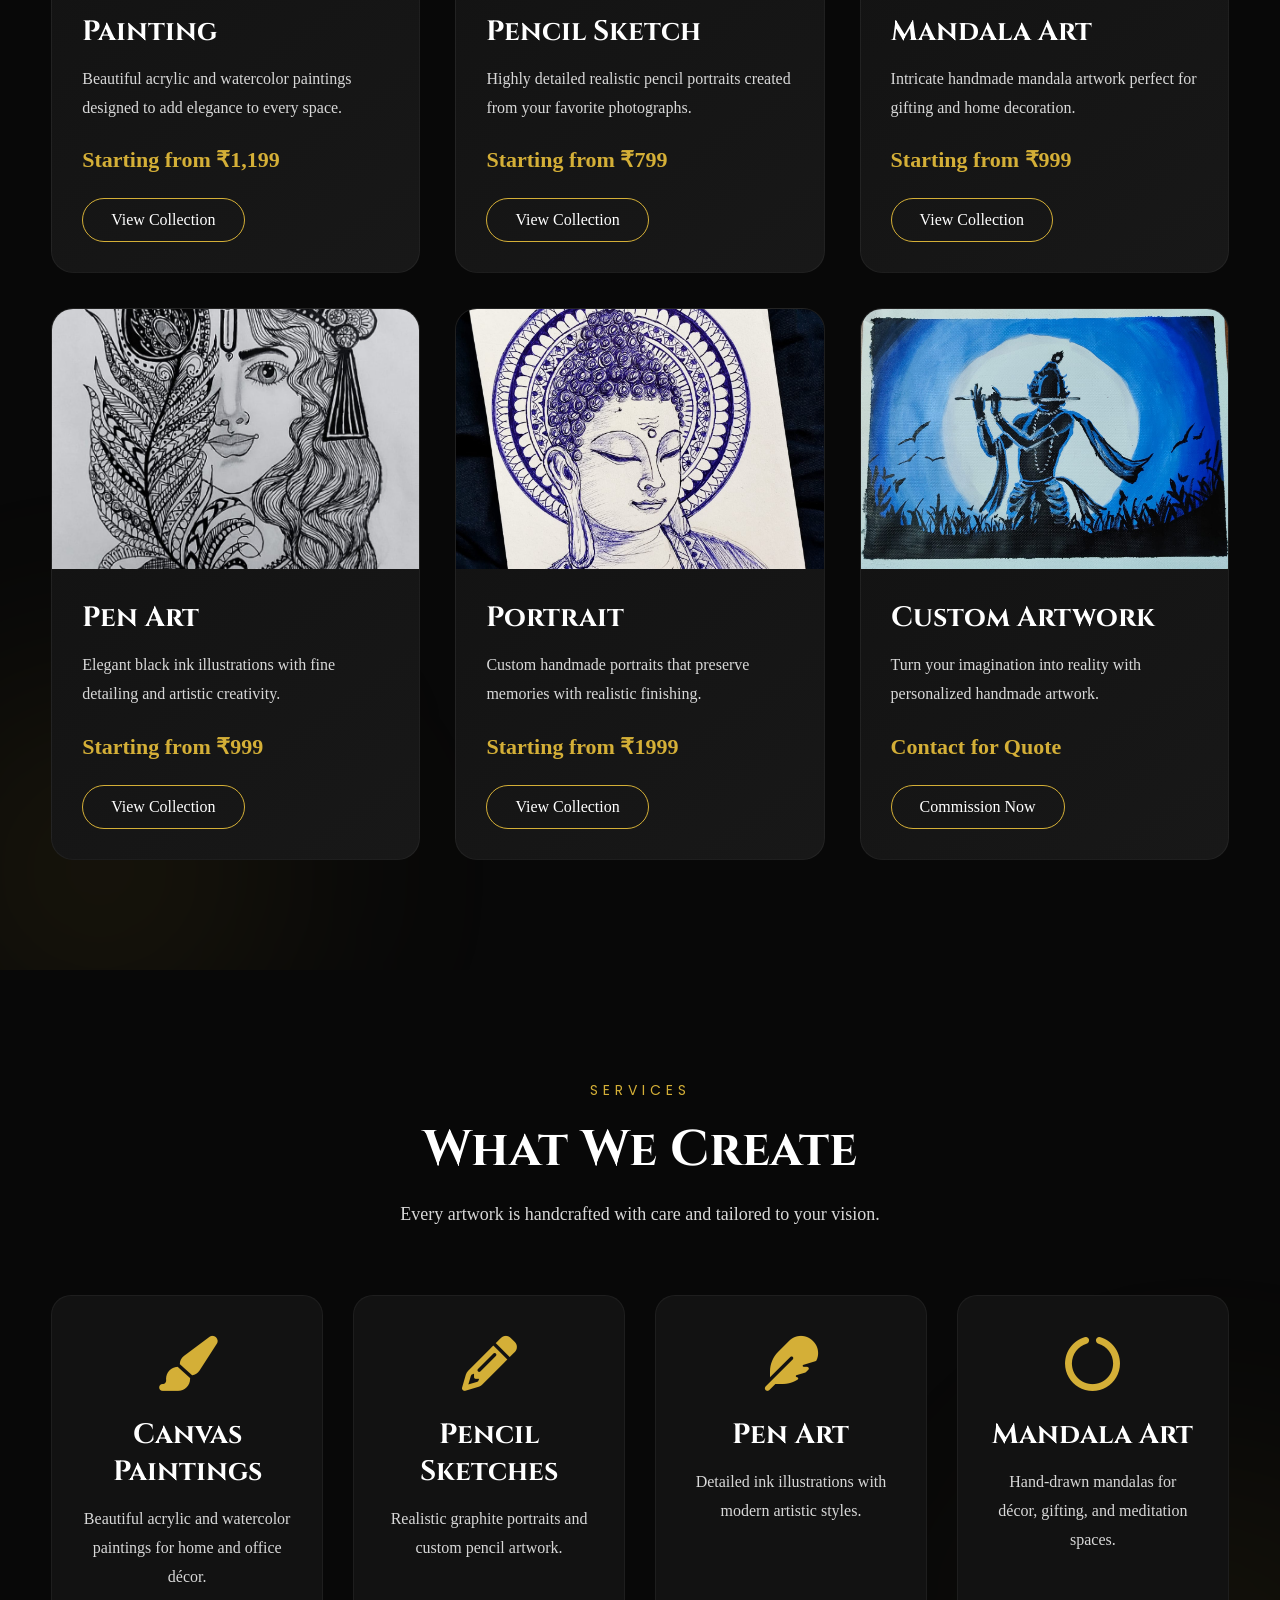
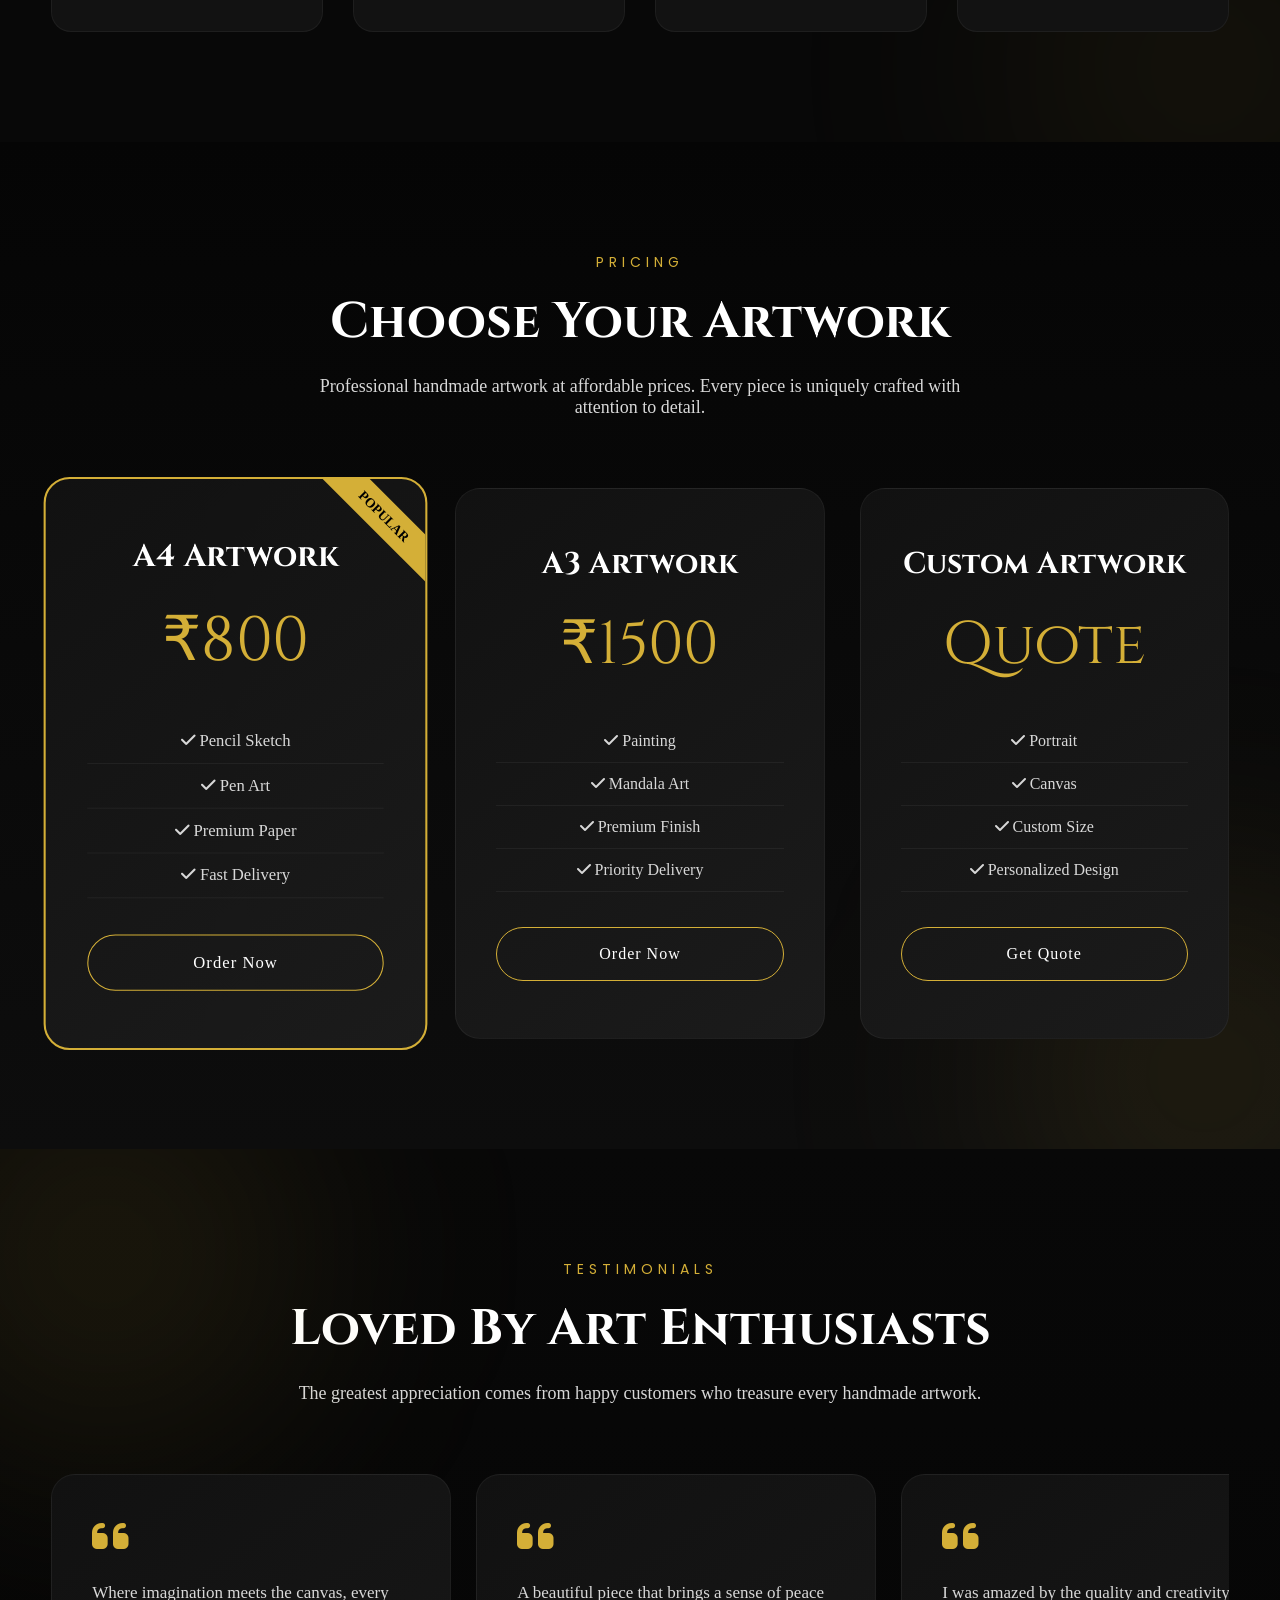
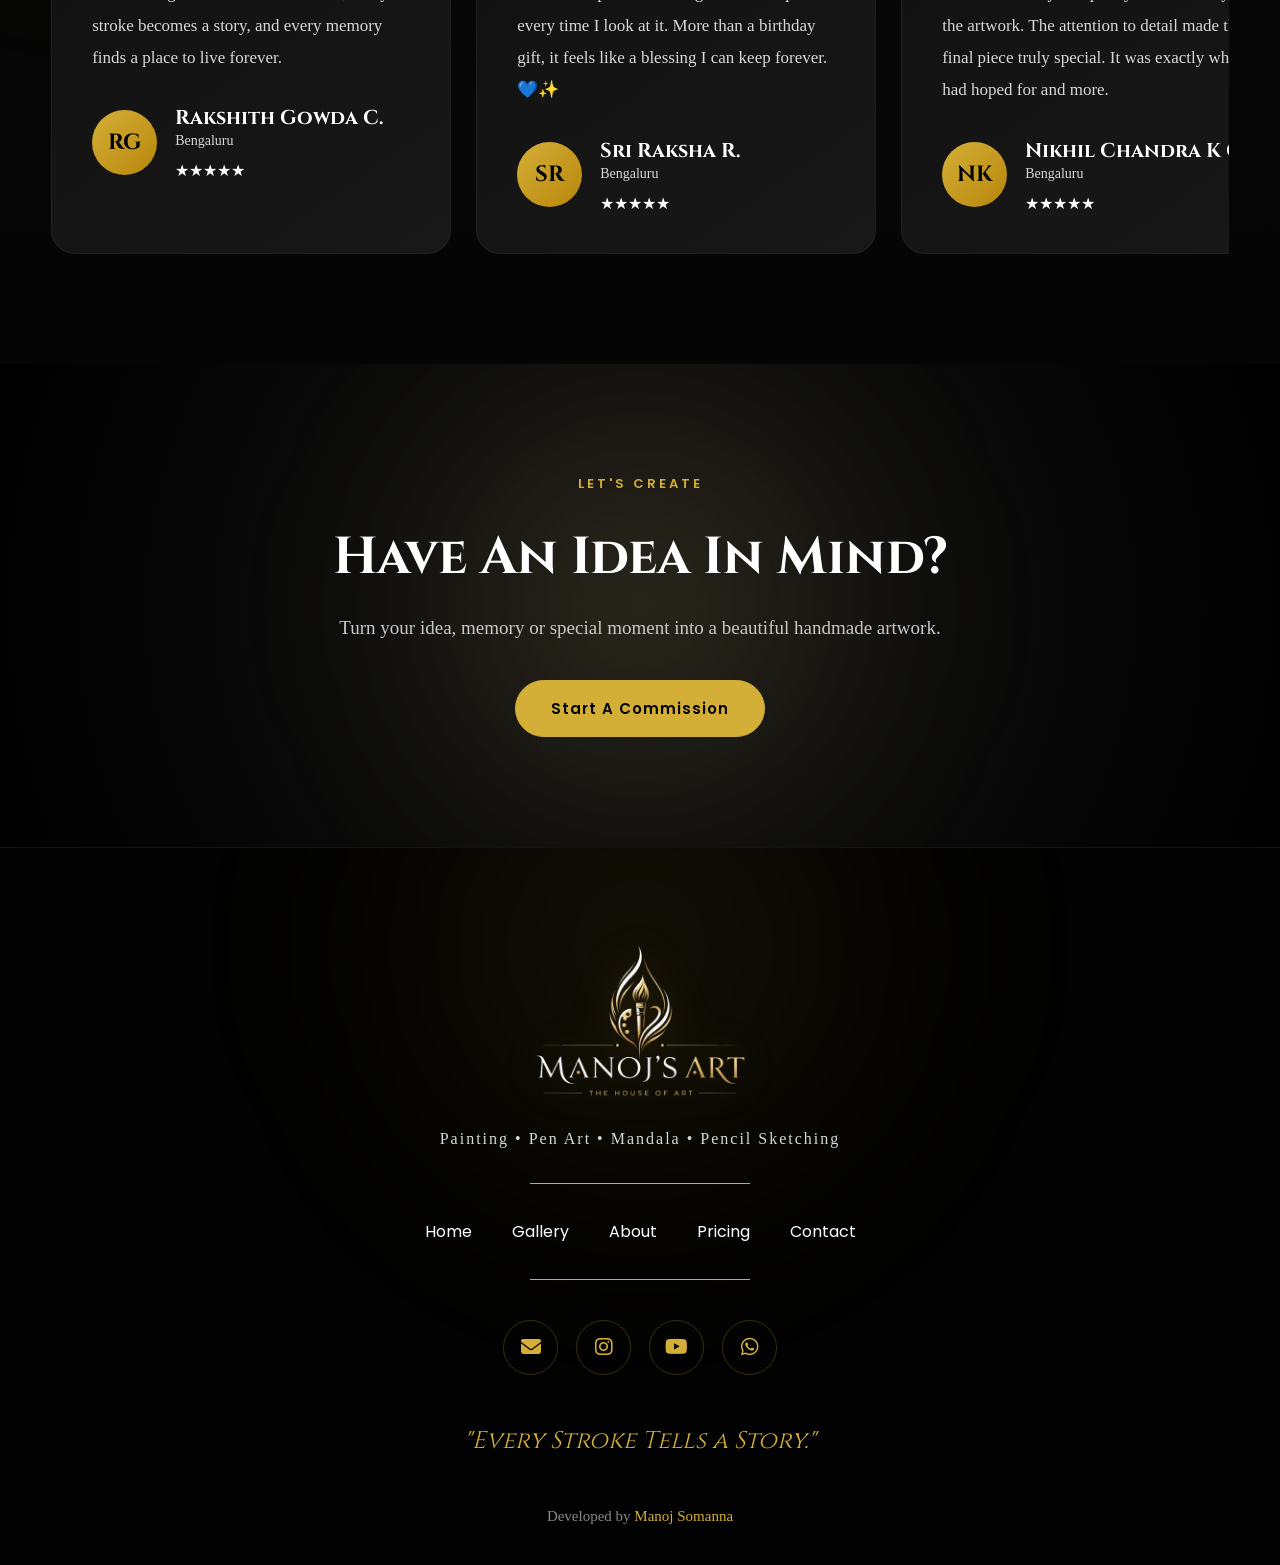
==== commit 4896c5d0: "first commit" ====
--- a/index.html
+++ b/index.html
@@ -1251,9 +1251,7 @@
                     <i class="fas fa-quote-left"></i>
 
                     <p>
-                        Beautifully crafted artwork with
-                        incredible attention to detail.
-                        The final result exceeded my expectations.
+                        I was amazed by the quality and creativity of the artwork. The attention to detail made the final piece truly special. It was exactly what I had hoped for and more.
                     </p>
 
                     <div class="client">
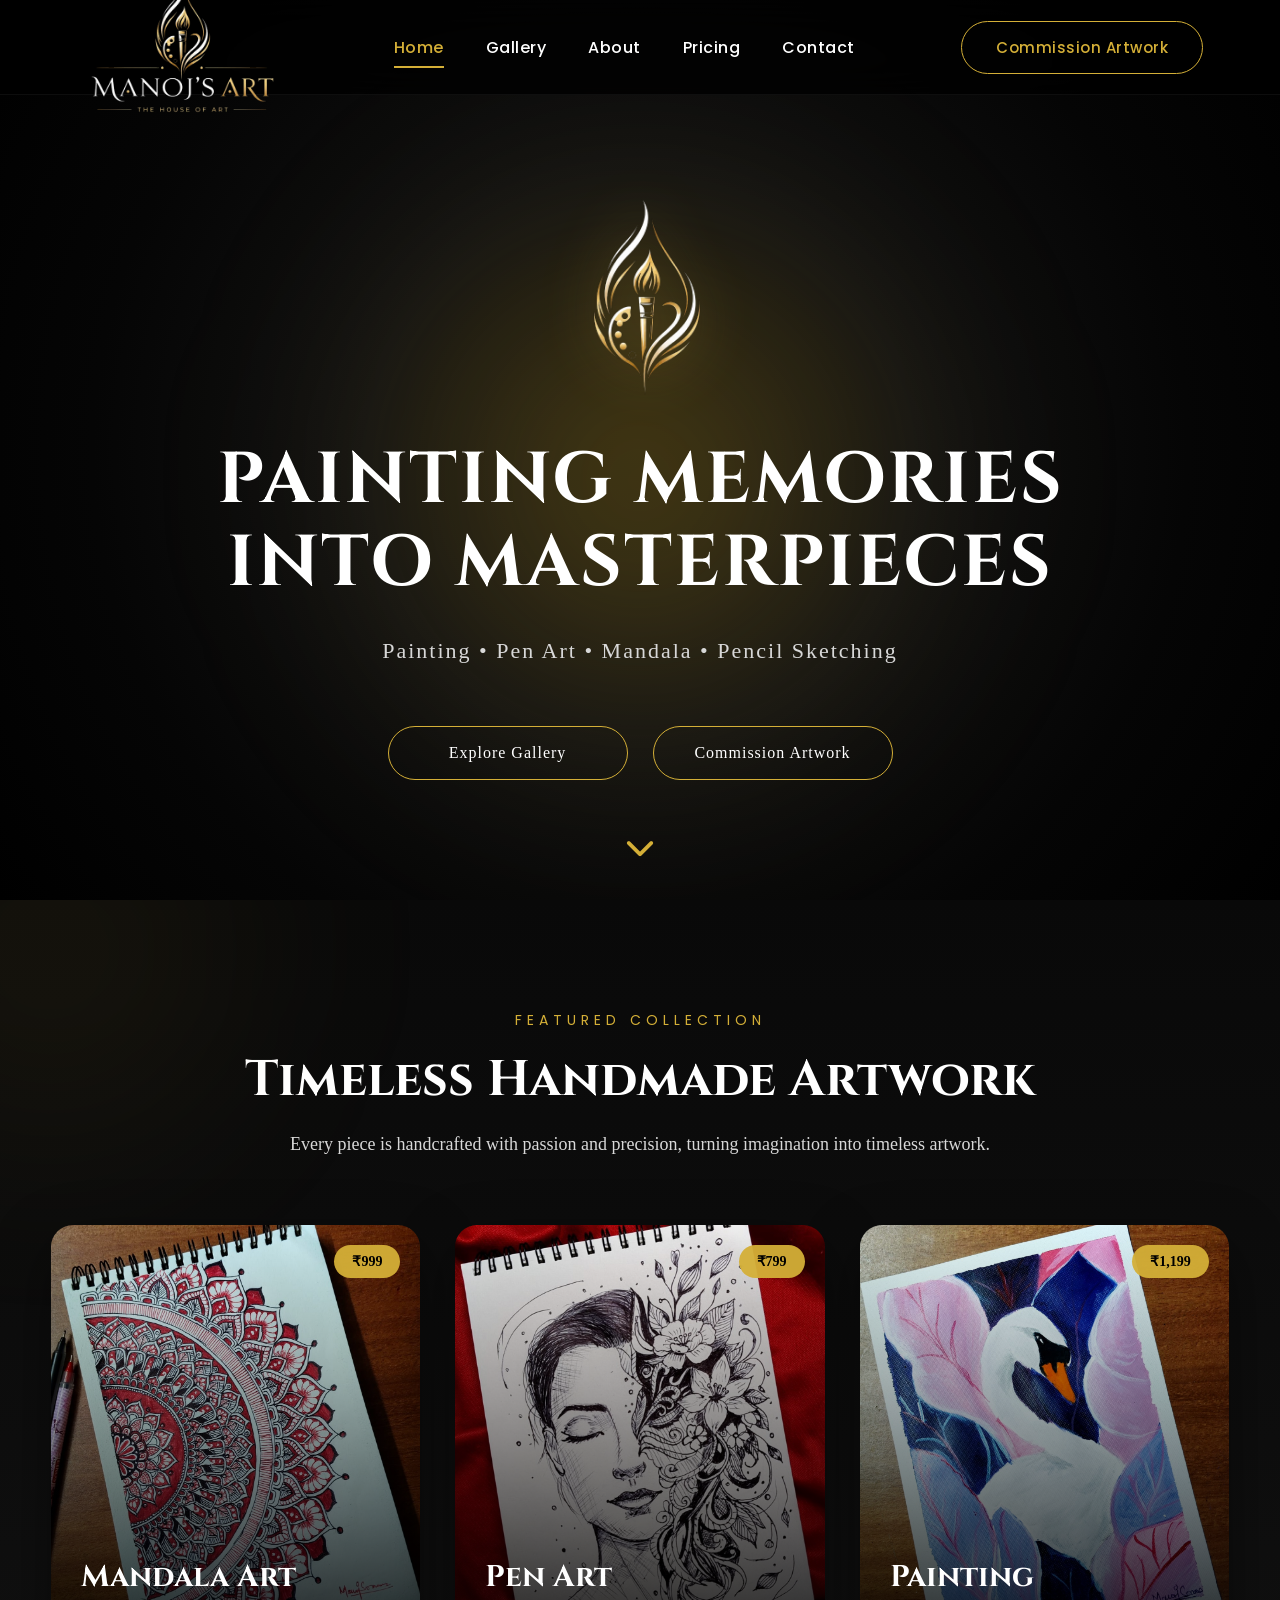
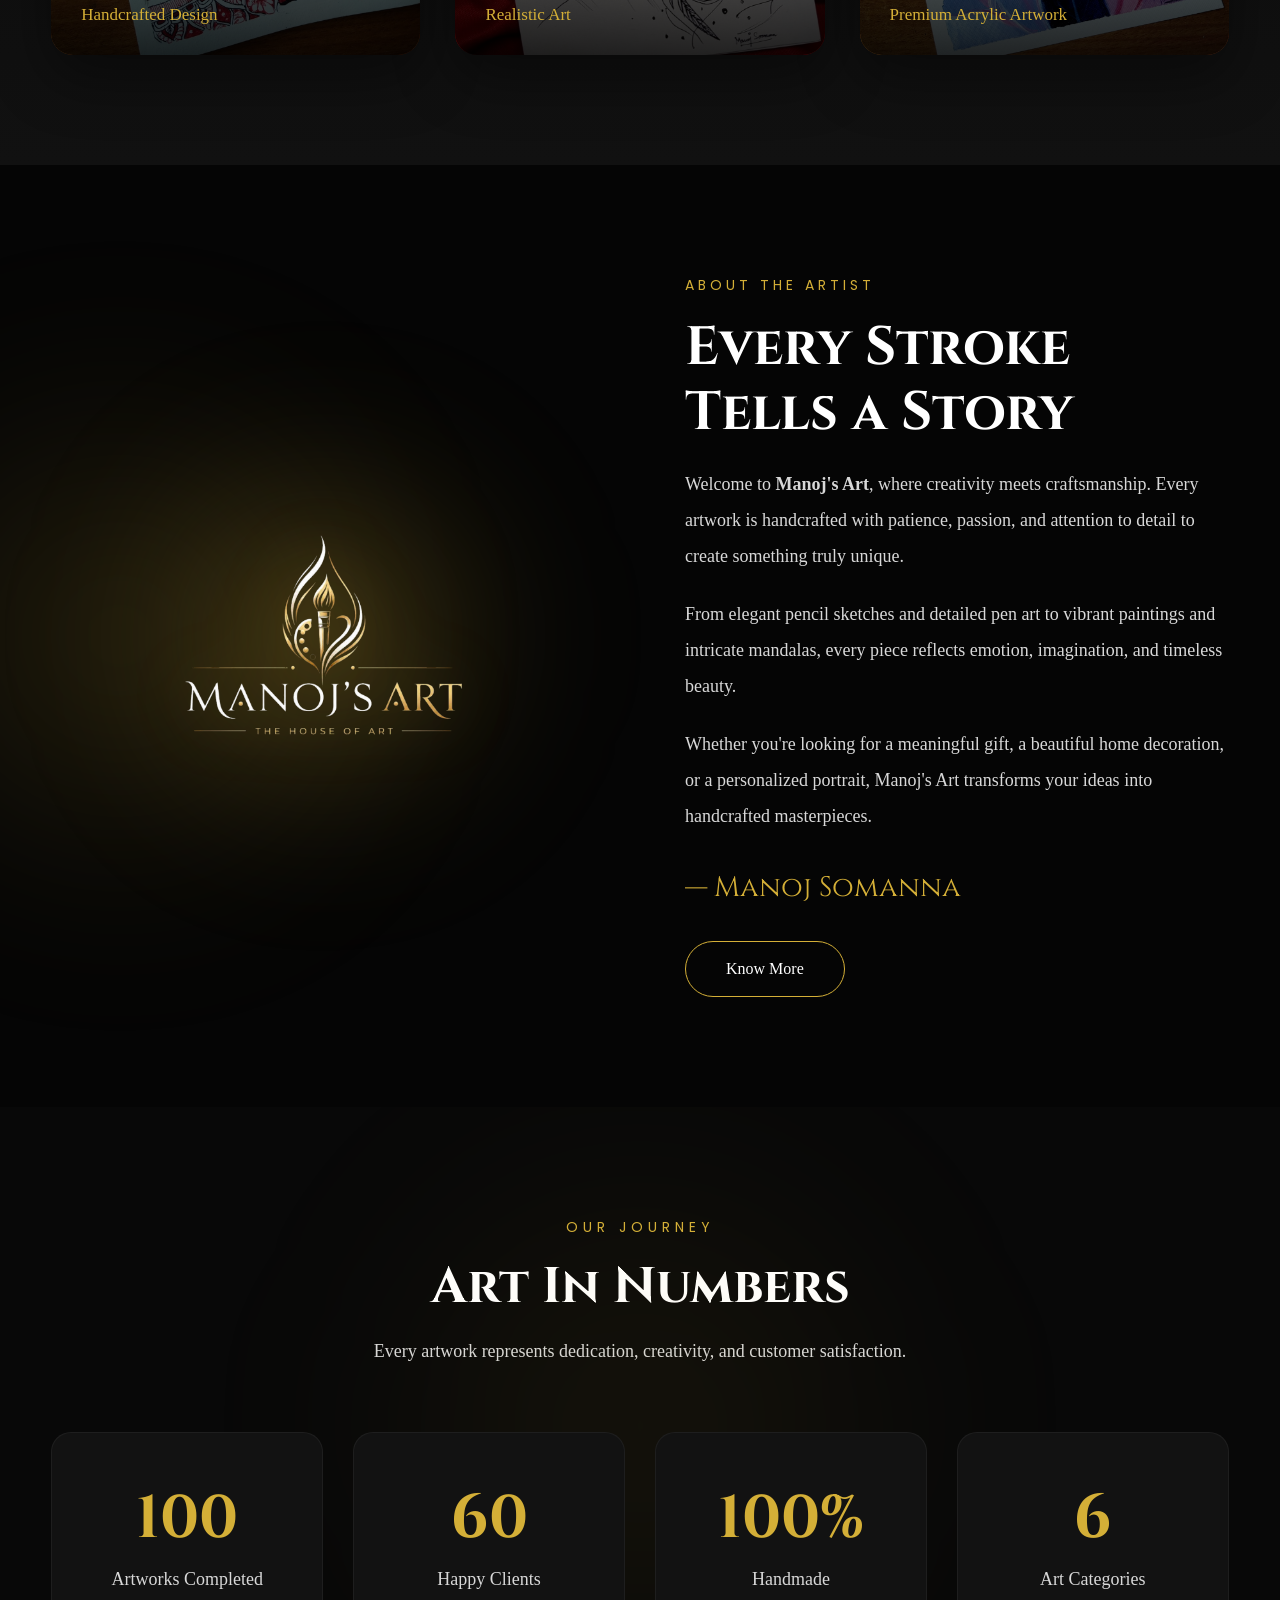
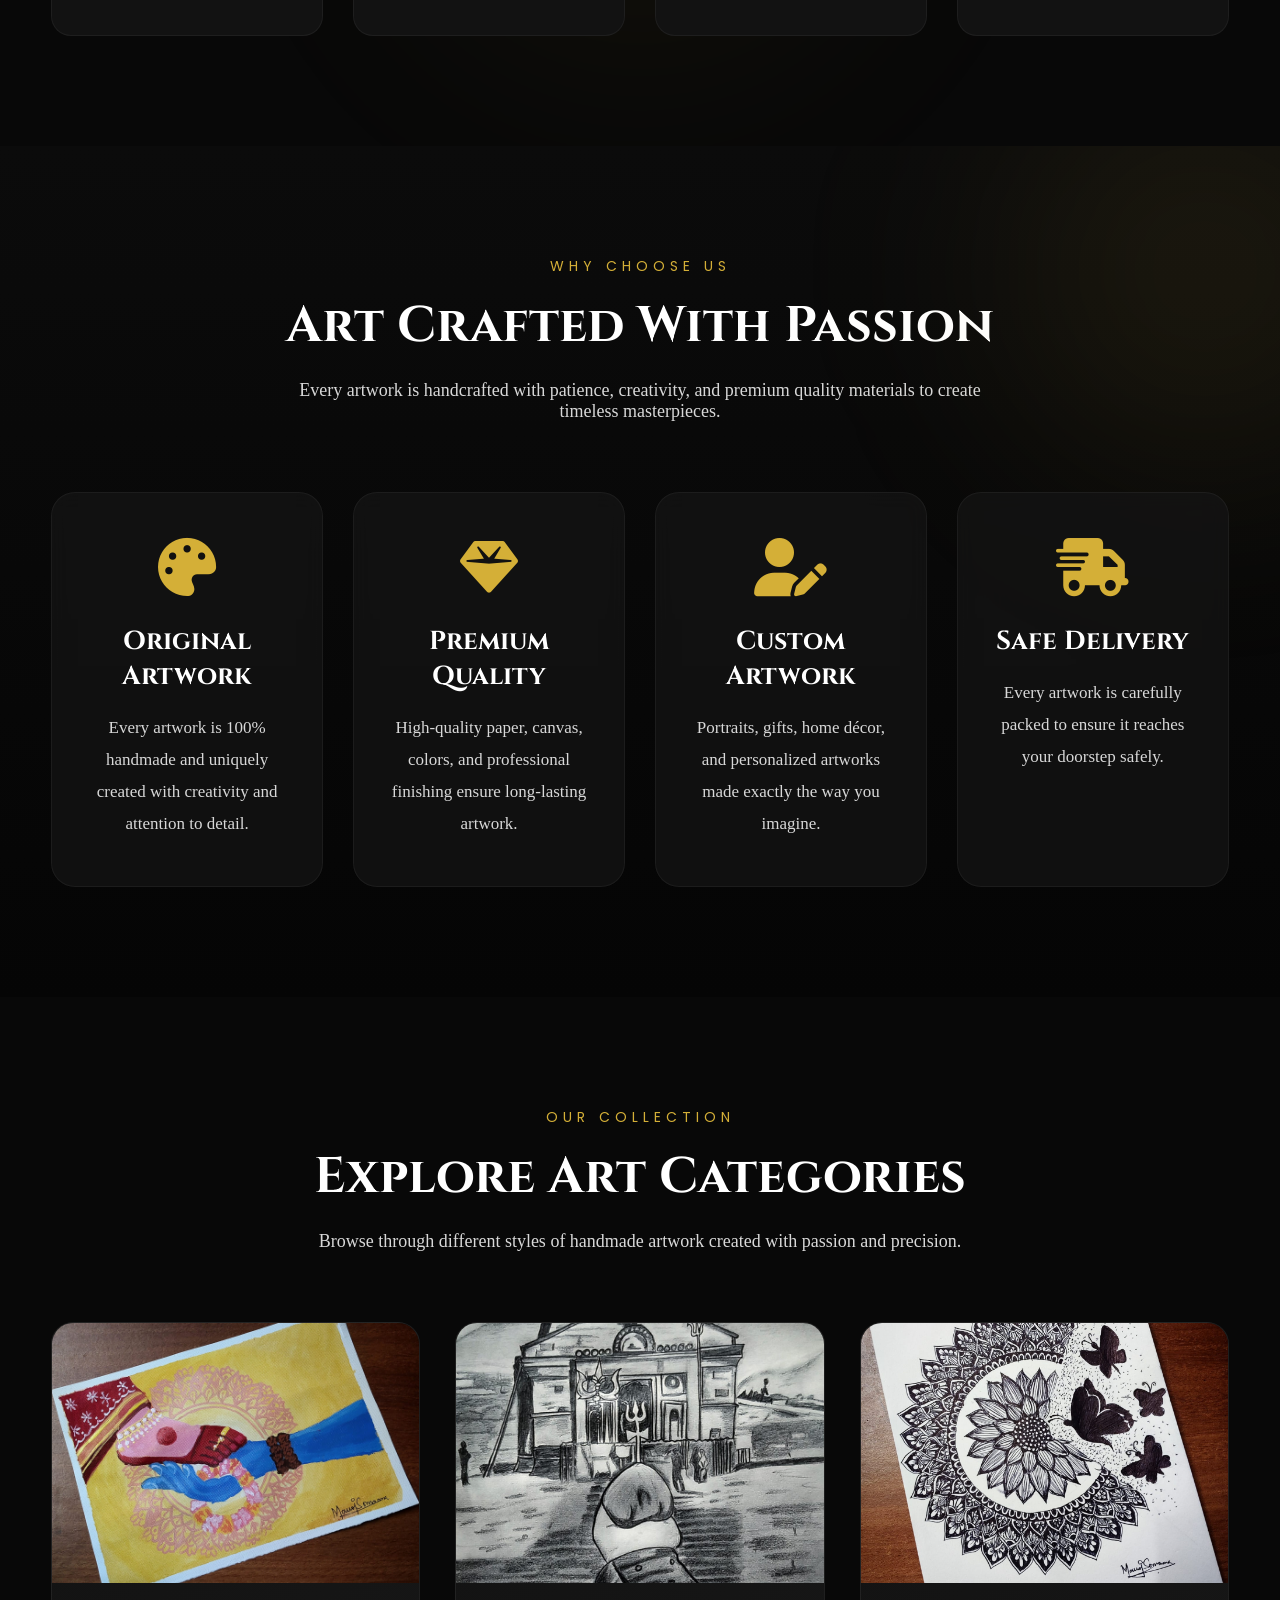
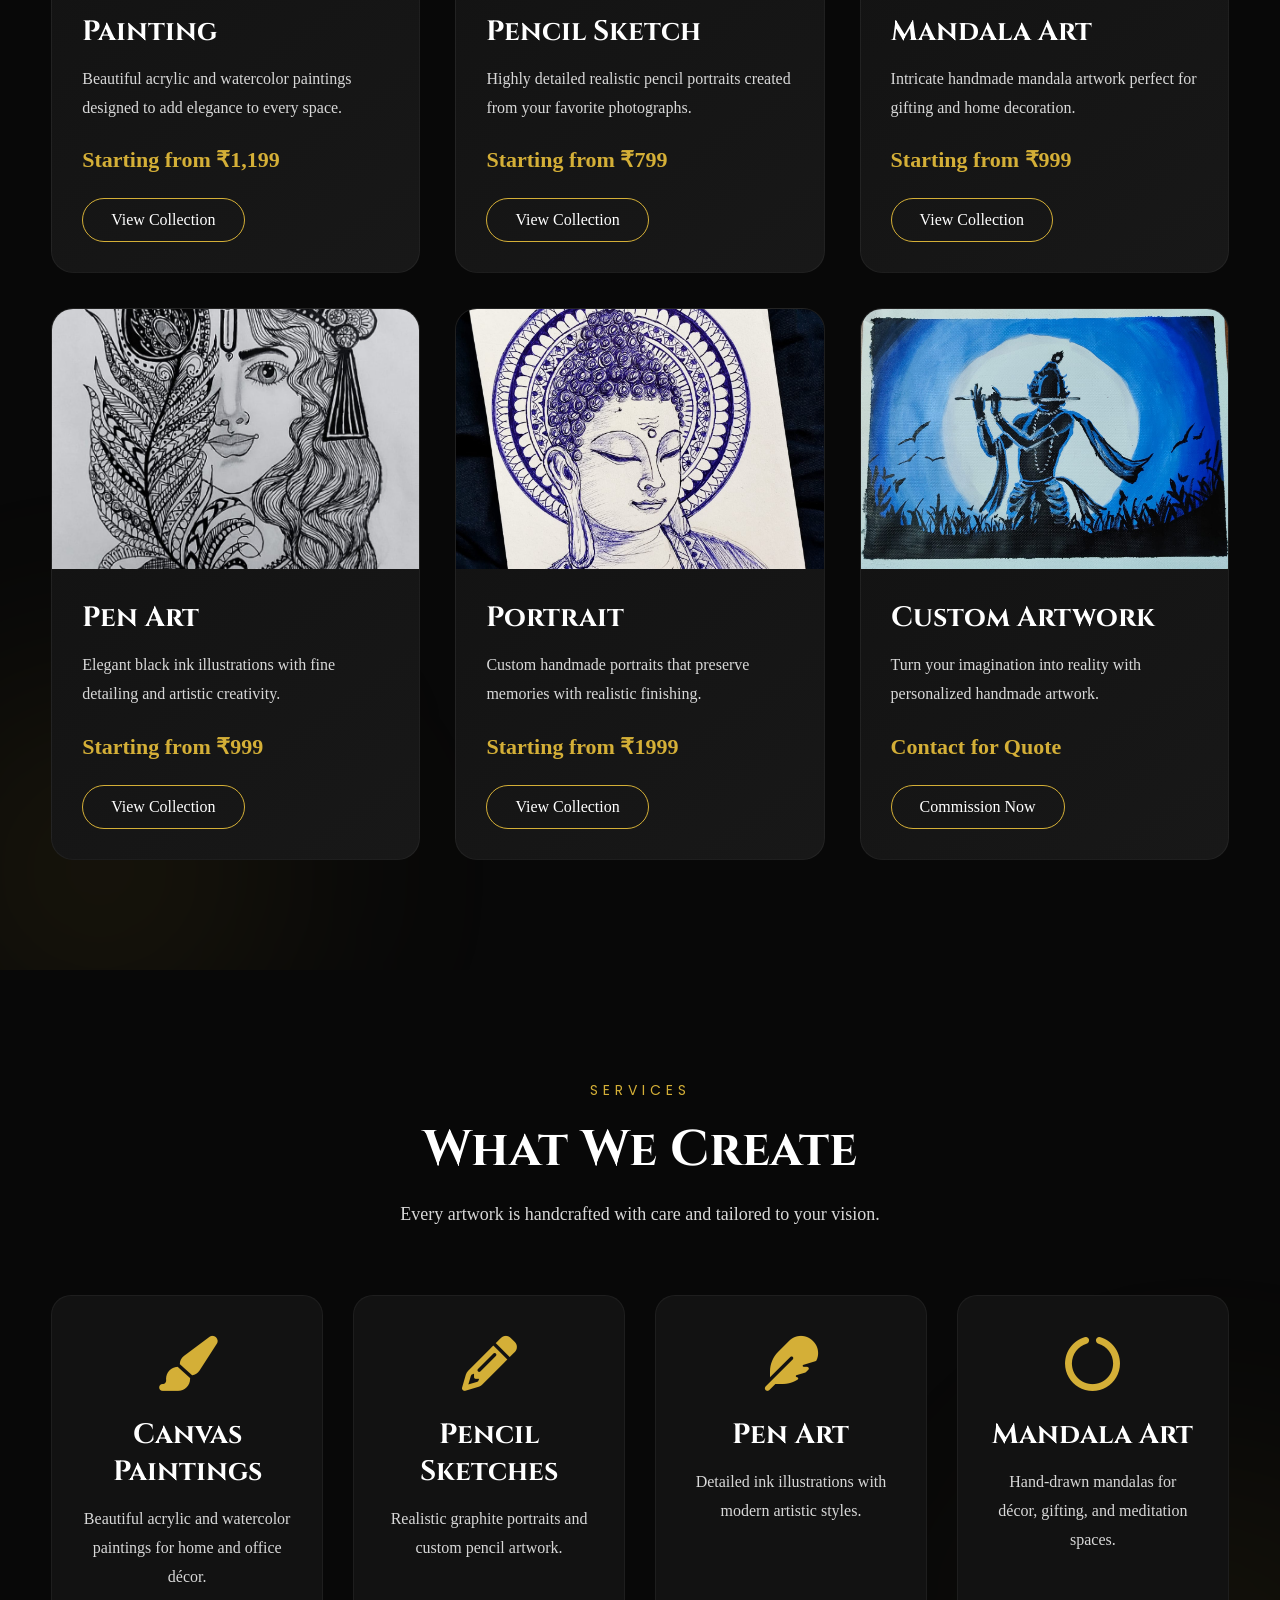
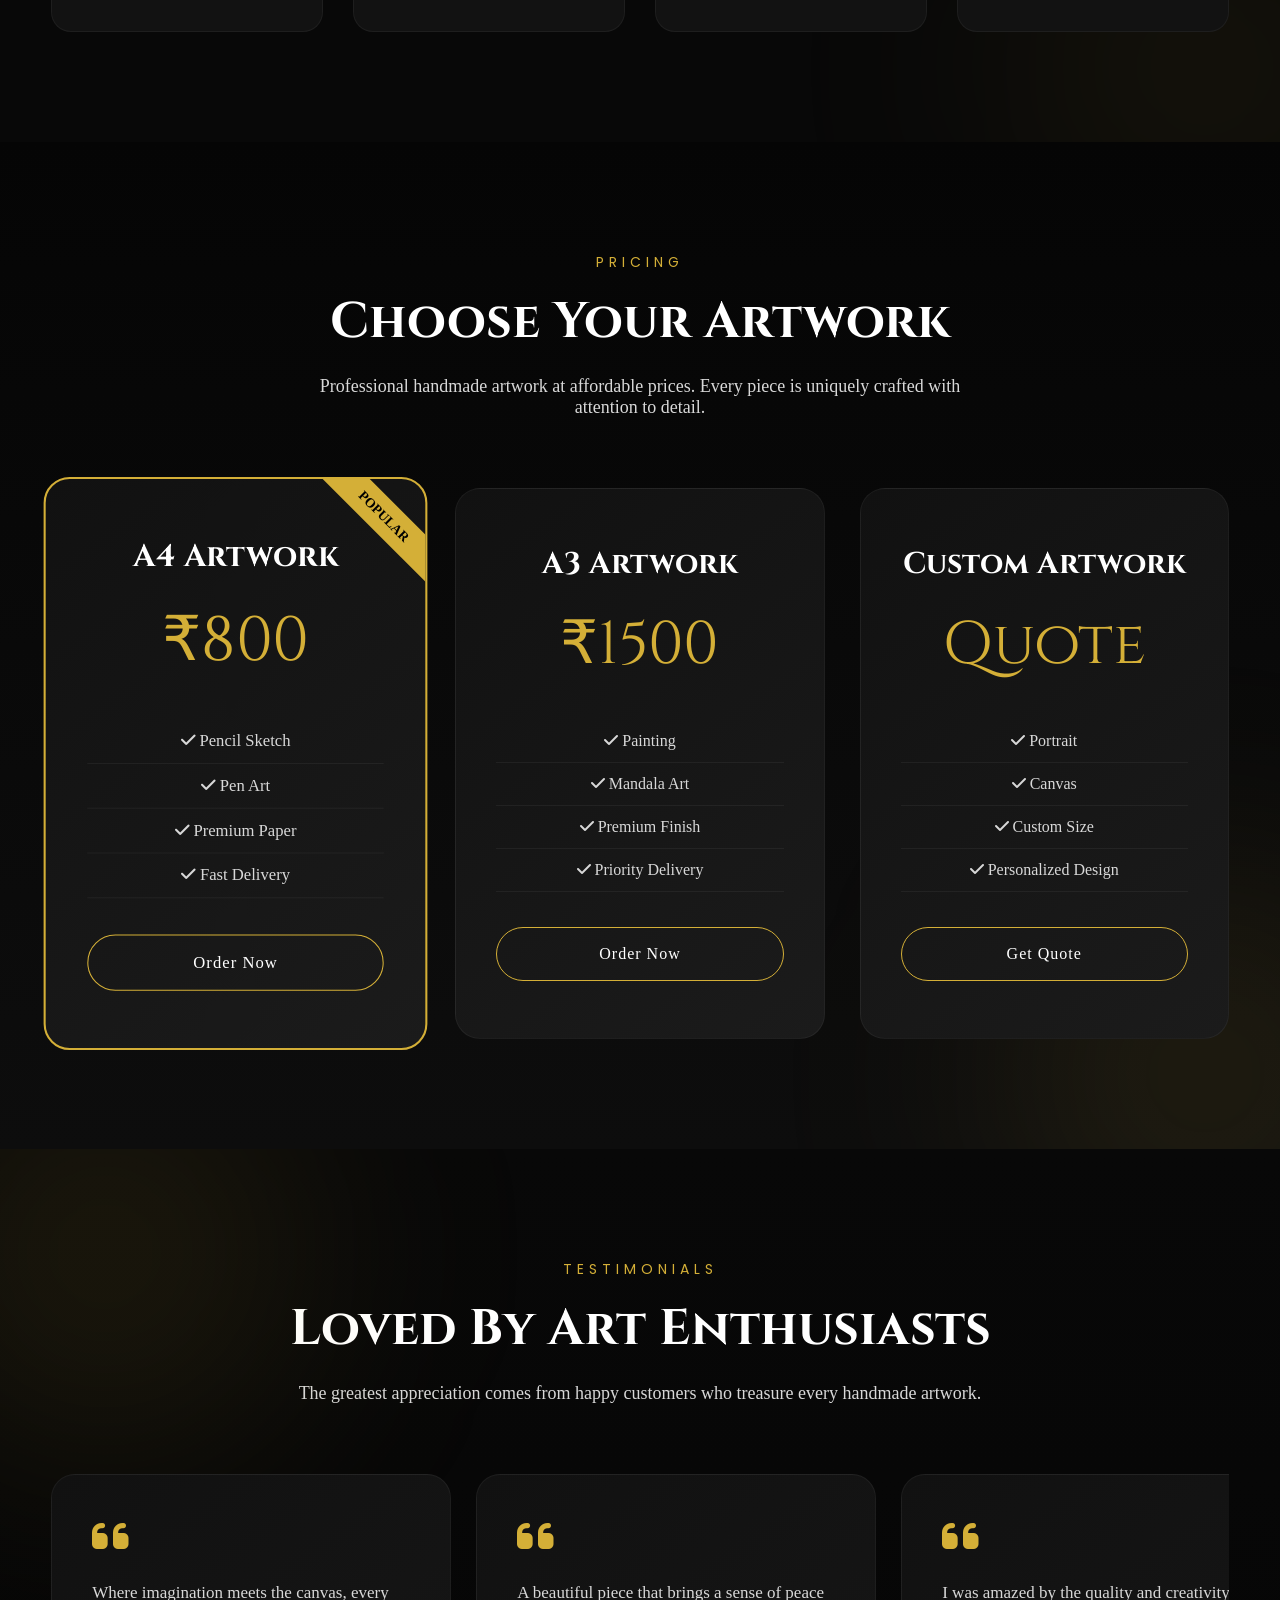
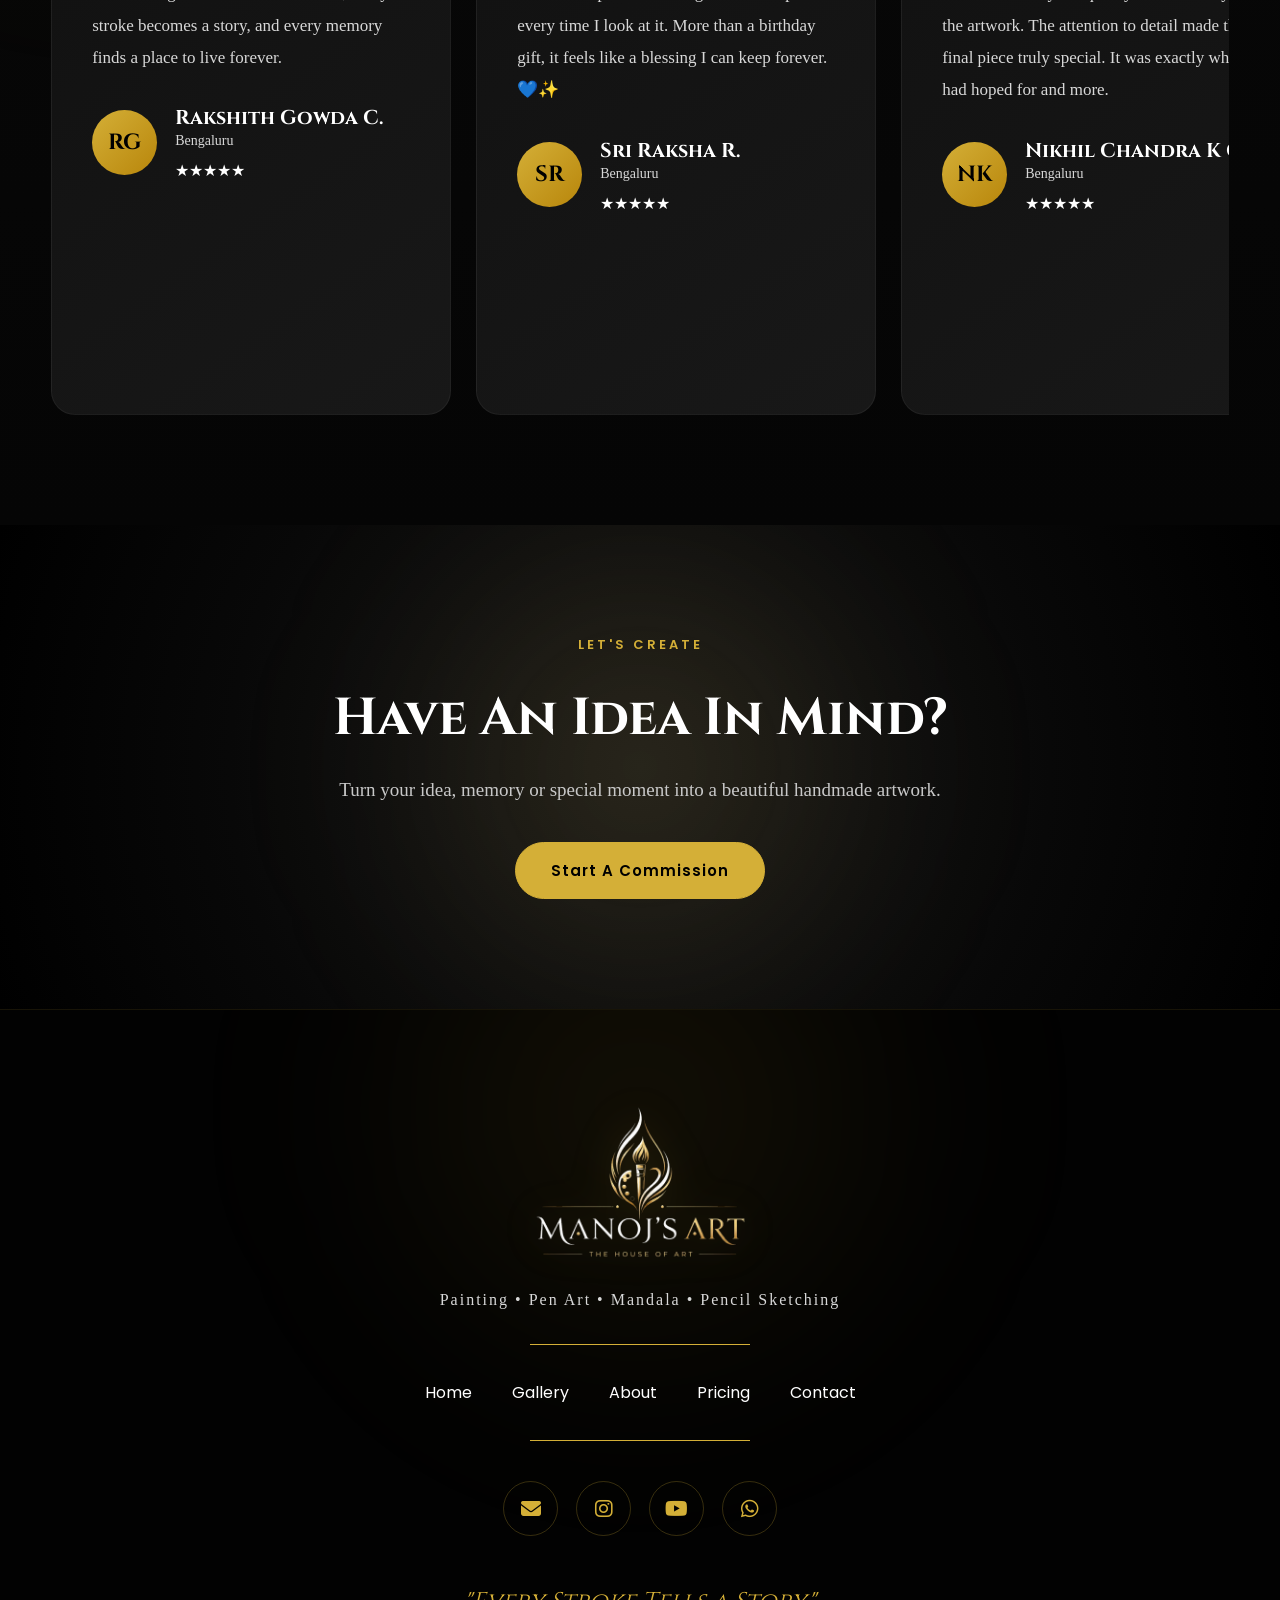
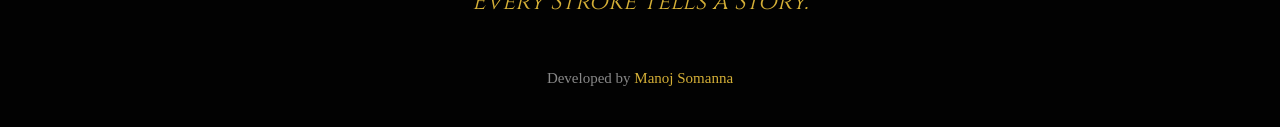
==== commit 1a3106ae: "first commit" ====
--- a/index.html
+++ b/index.html
@@ -1288,7 +1288,7 @@
                     <i class="fas fa-quote-left"></i>
 
                     <p>
-                        ...
+                        Honestly, I’m really impressed with how beautifully you’ve sketched my picture. You’ve captured my features and expressions so naturally, and the detailing is just amazing. I can see the amount of time, patience, and effort you’ve put into every little stroke. It actually feels really special to see myself in your artwork. You’ve done such a beautiful job thank you so much.
                     </p>
 
                     <div class="client">
